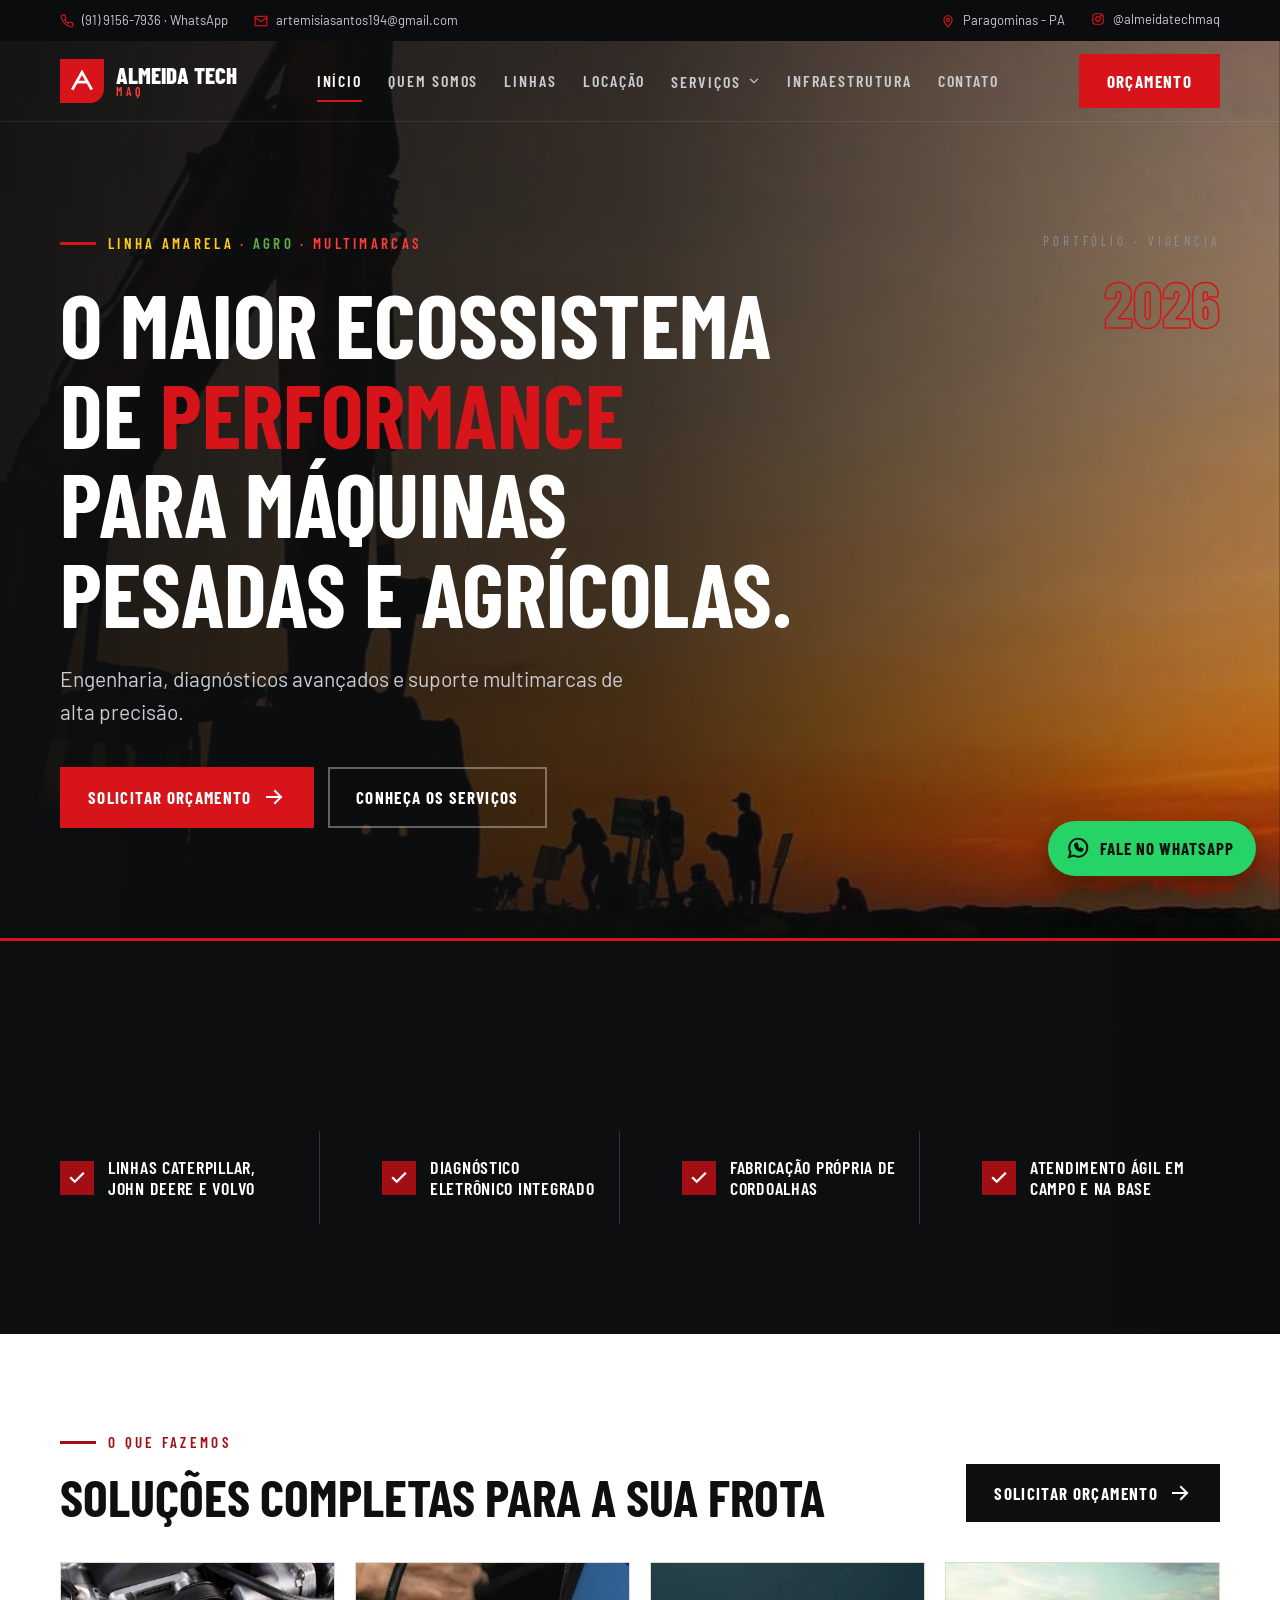
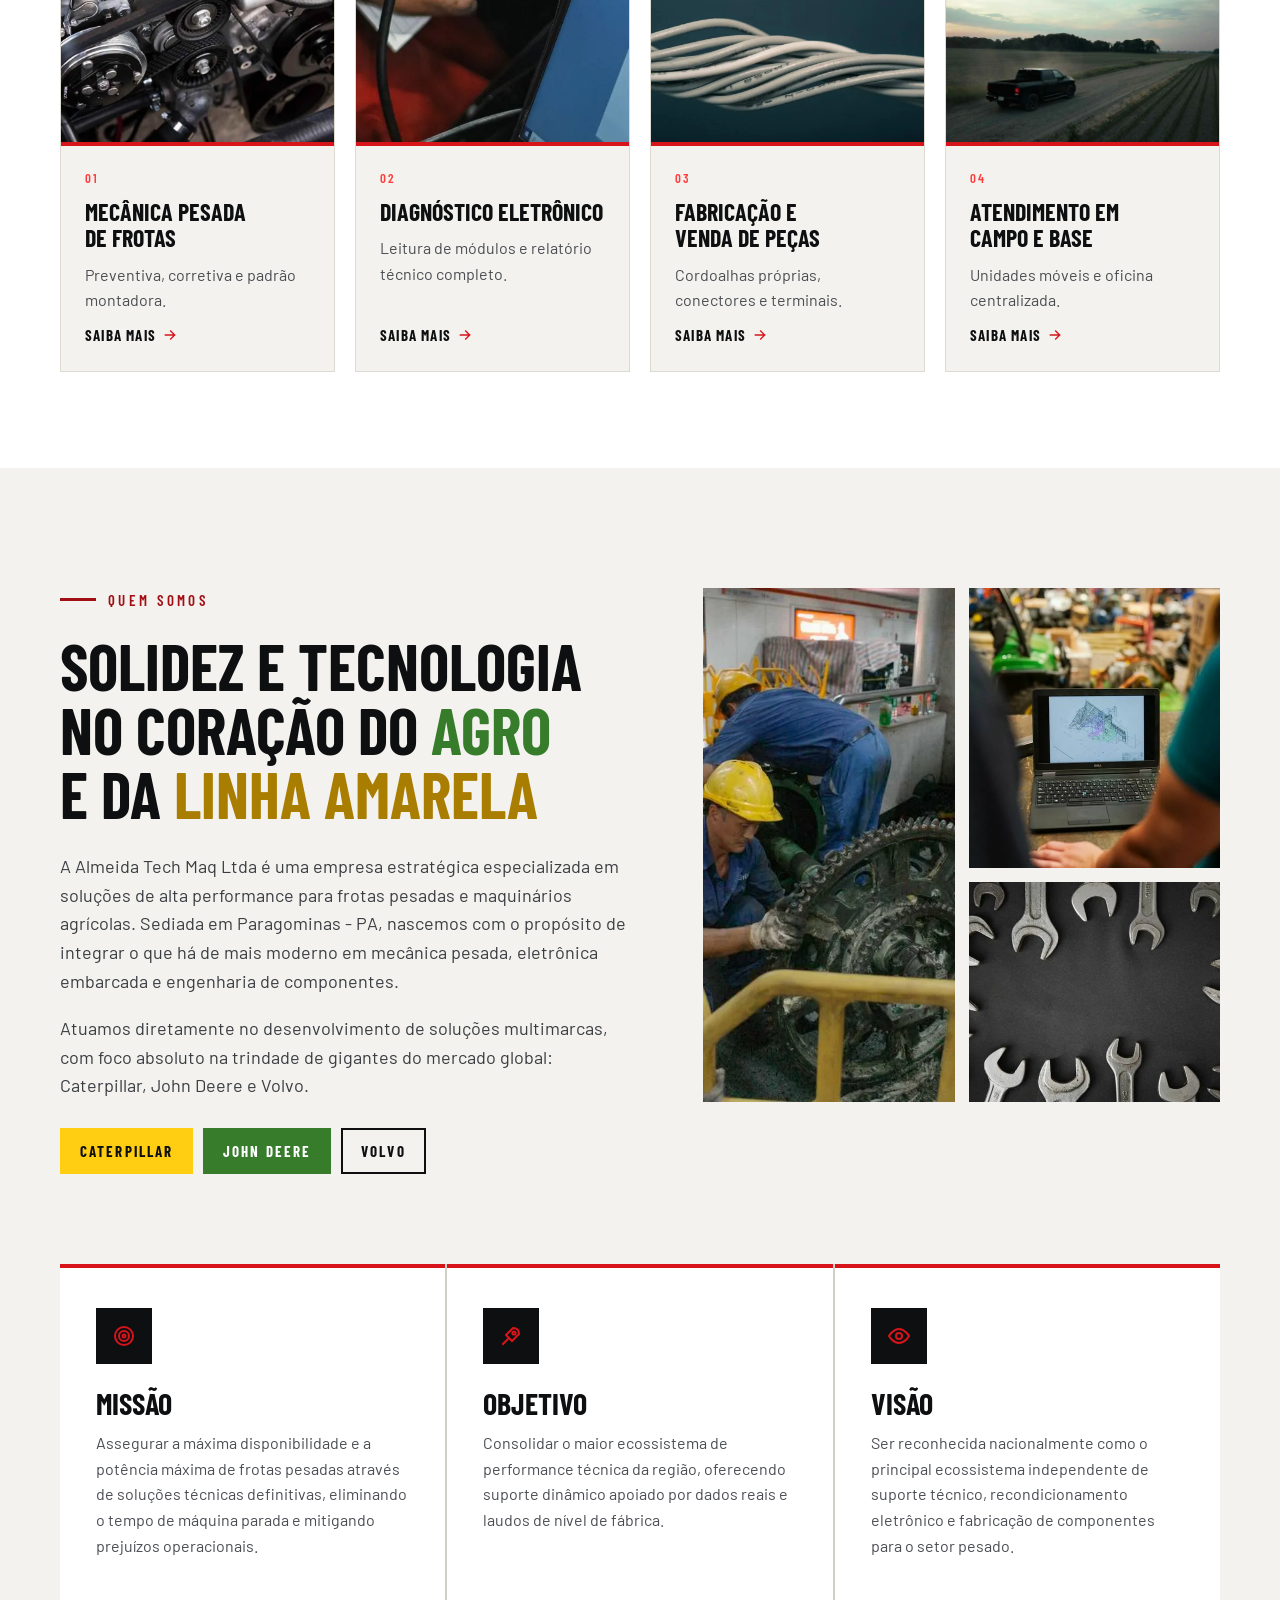
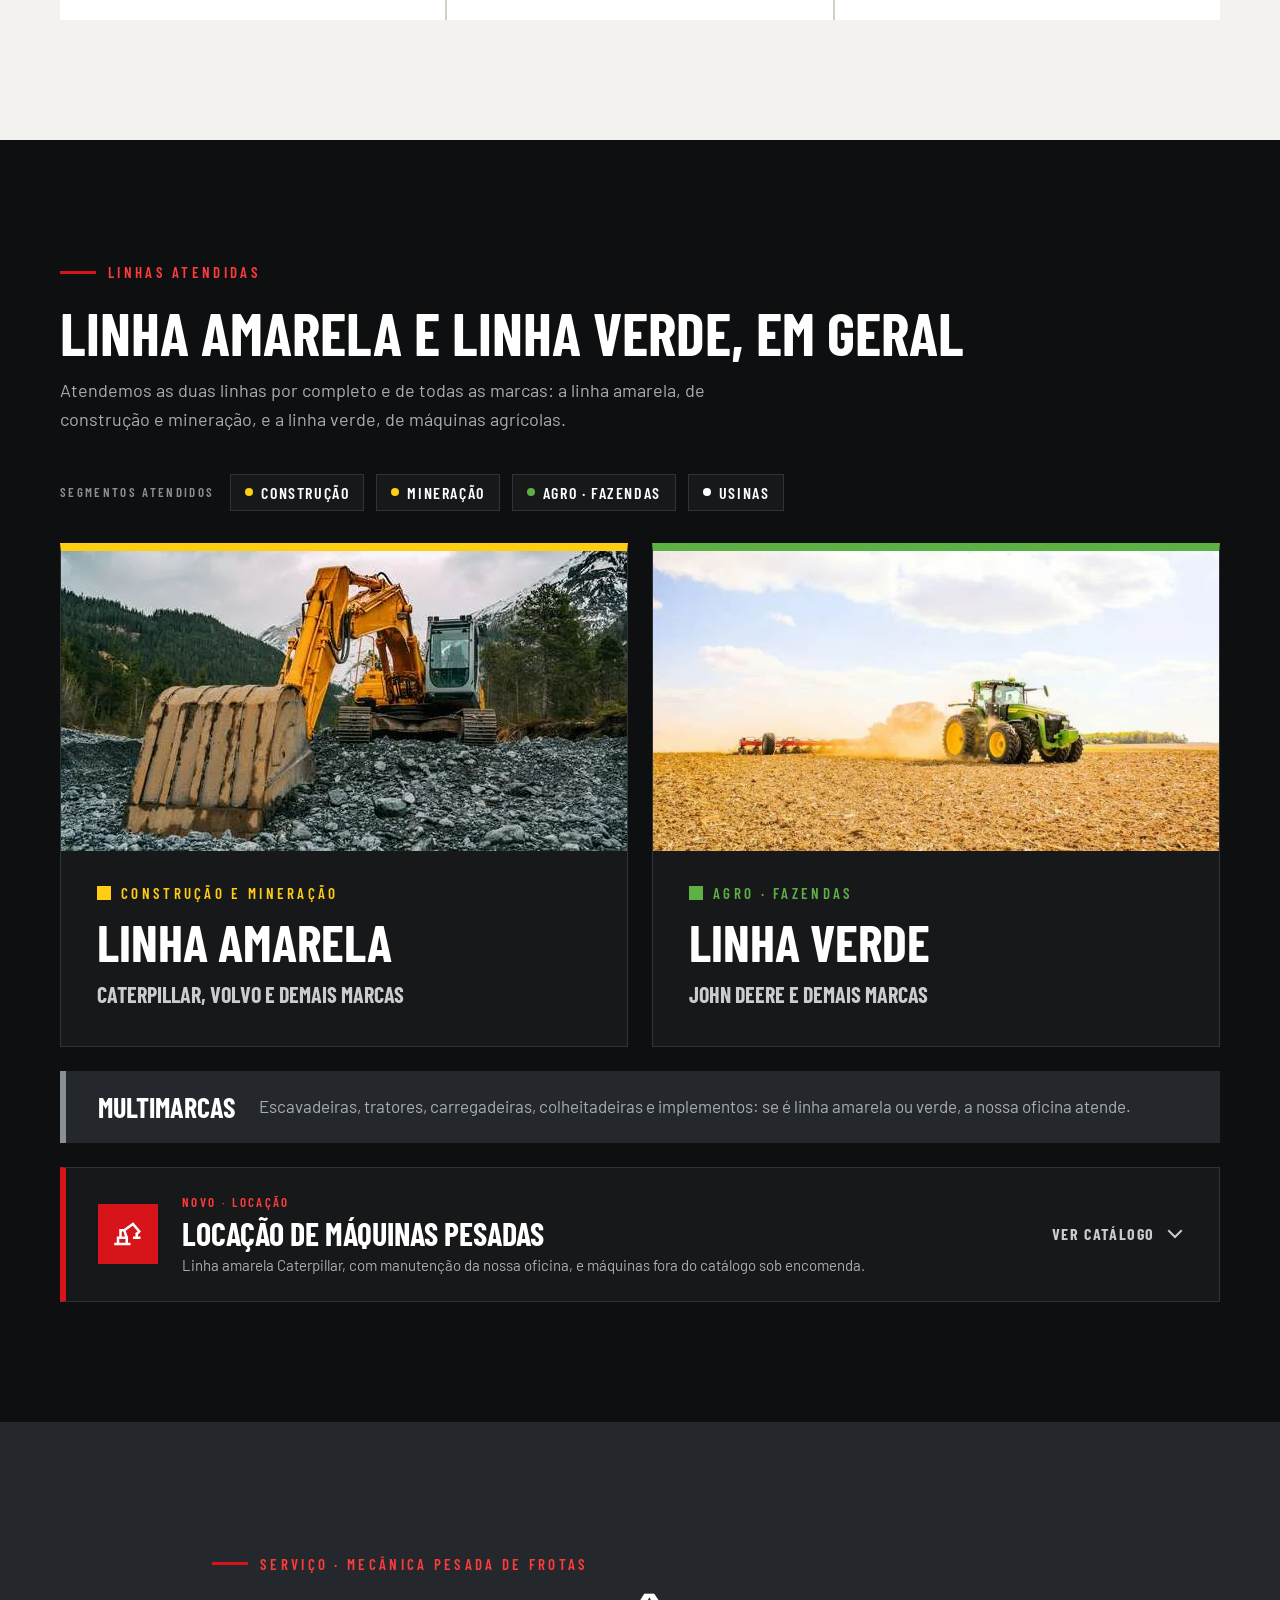
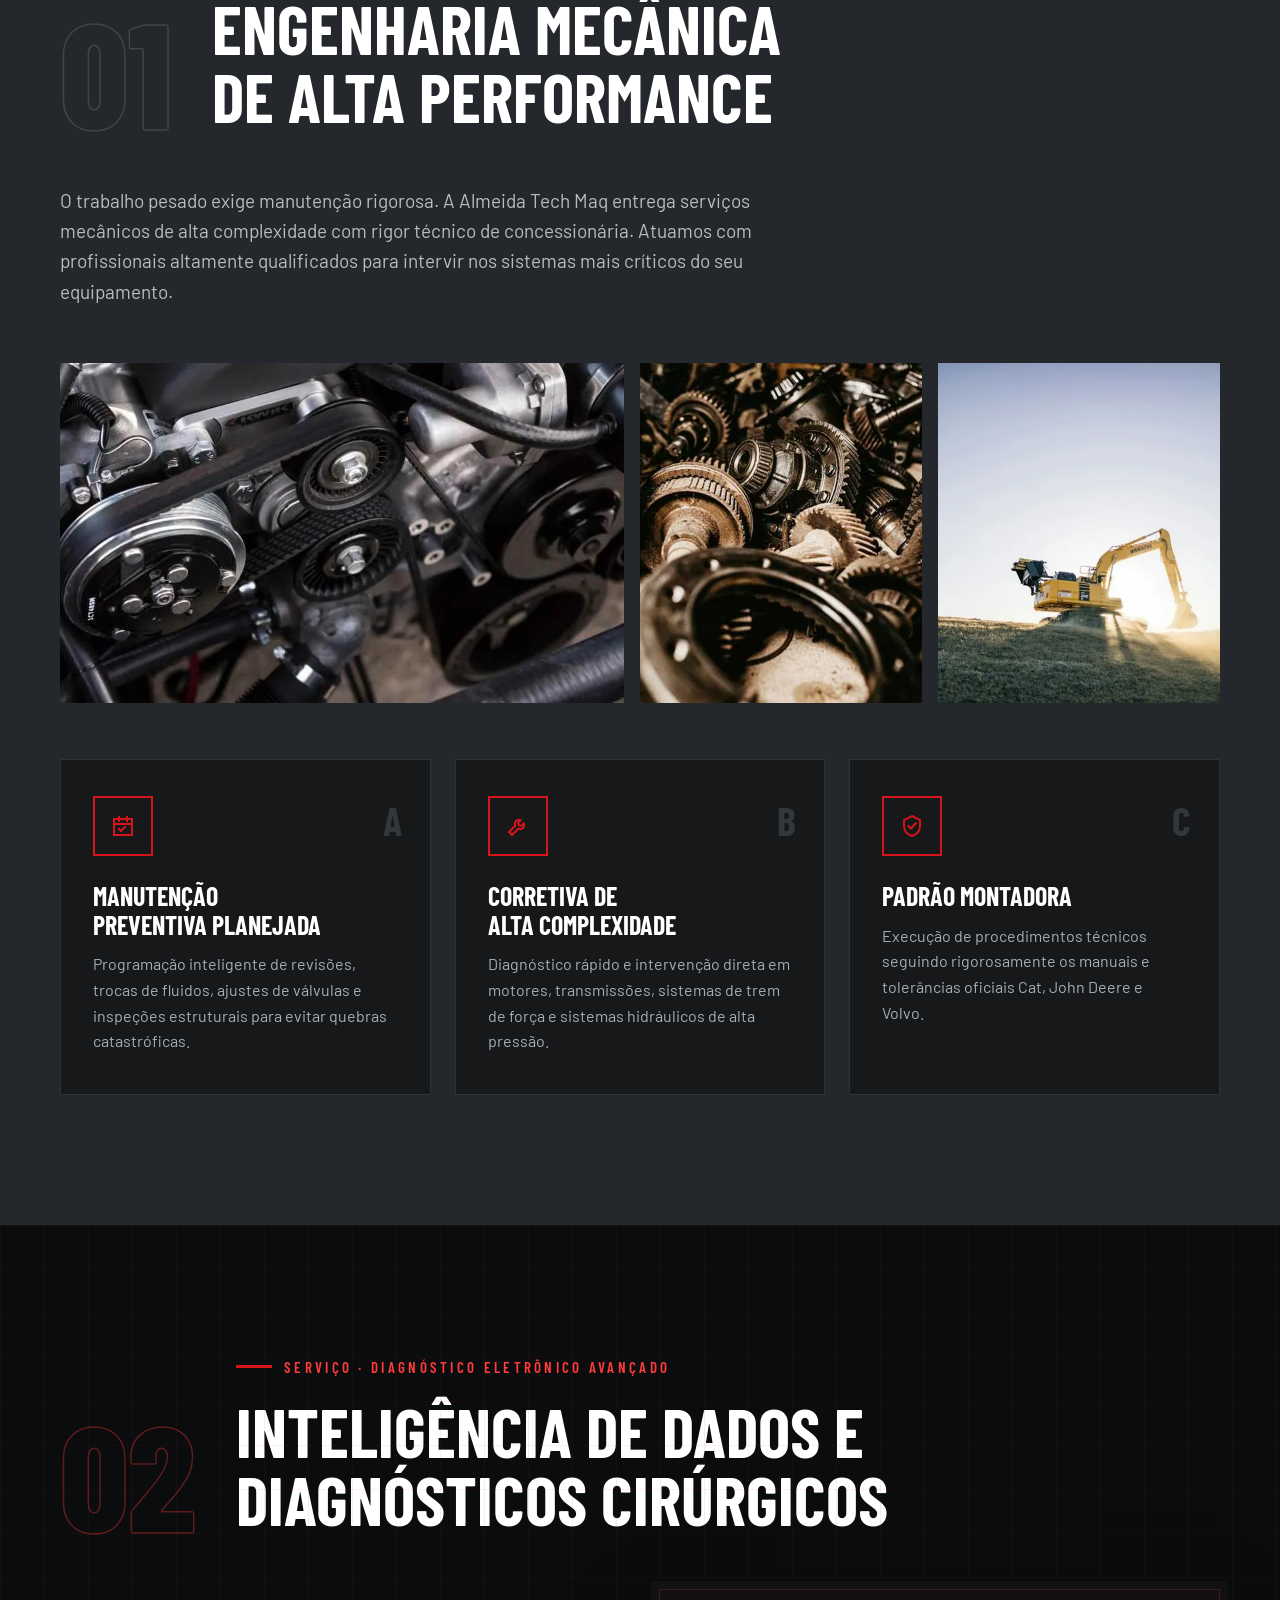
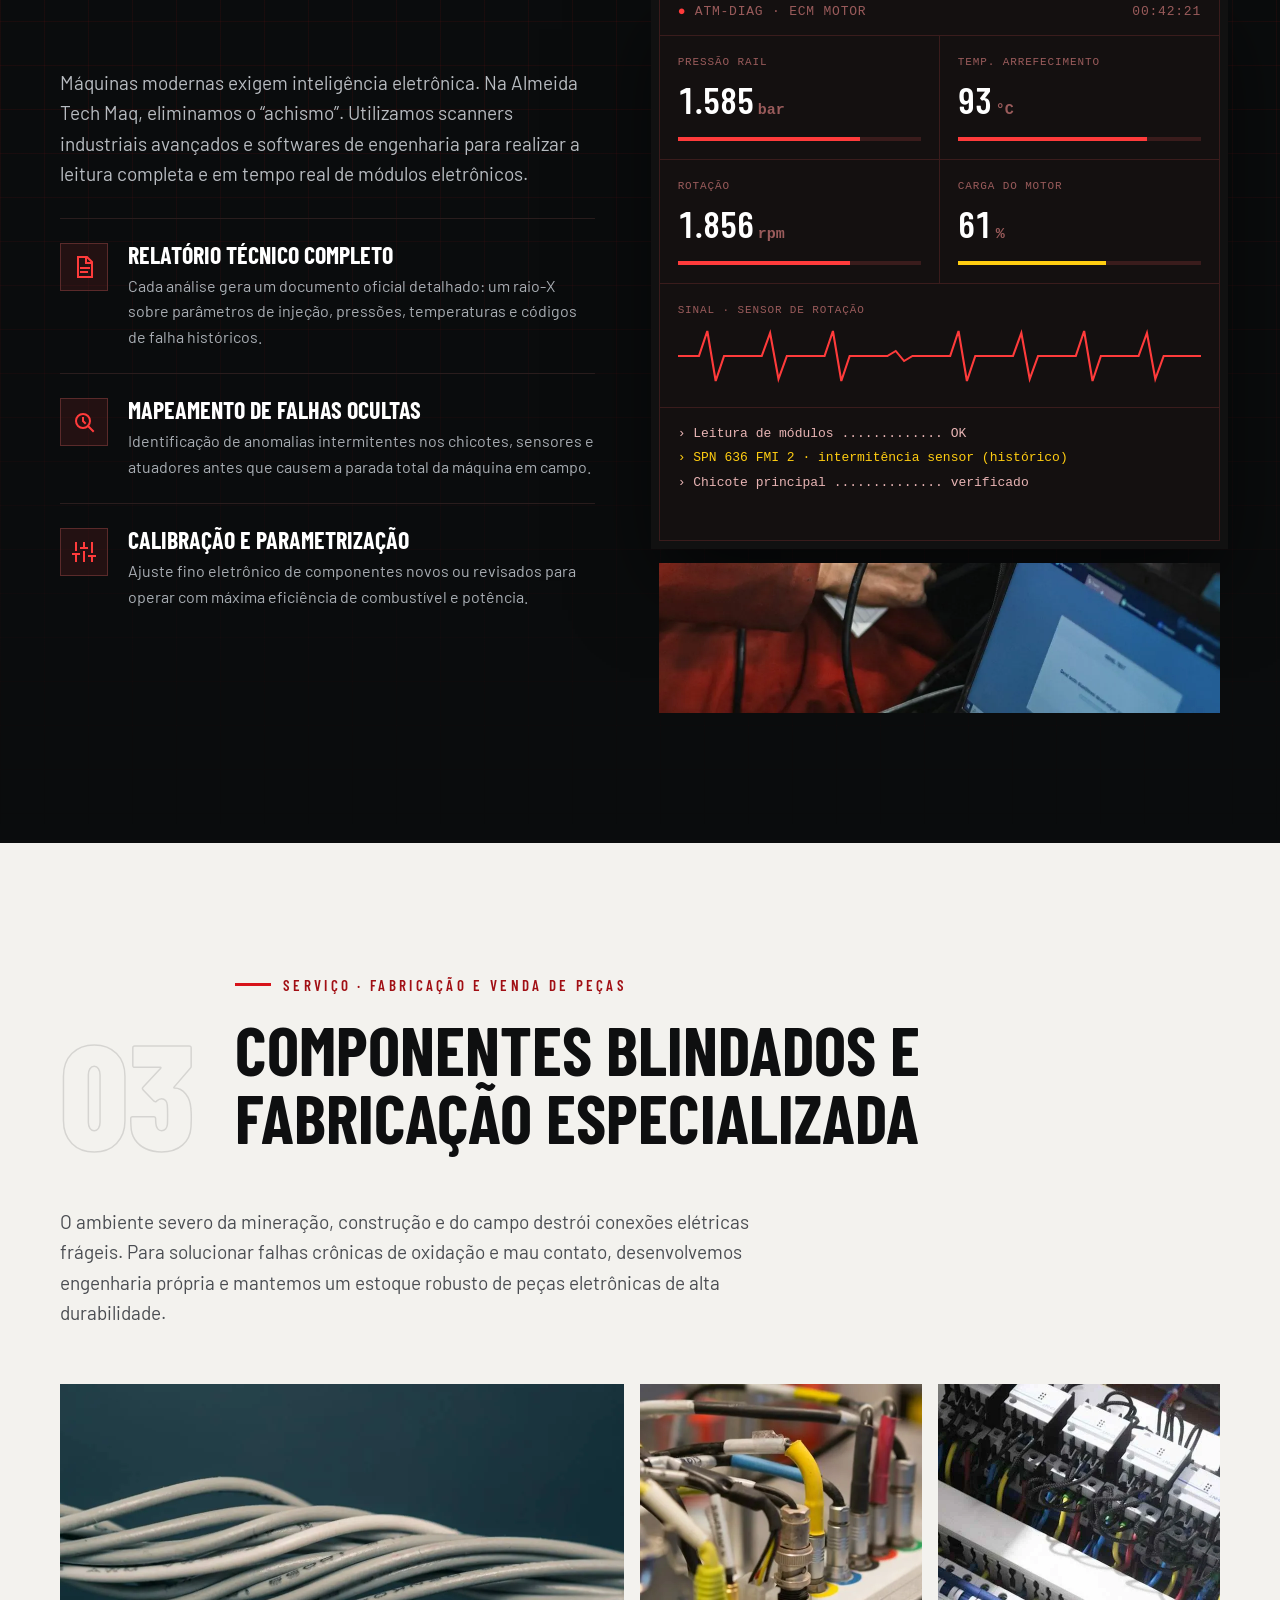
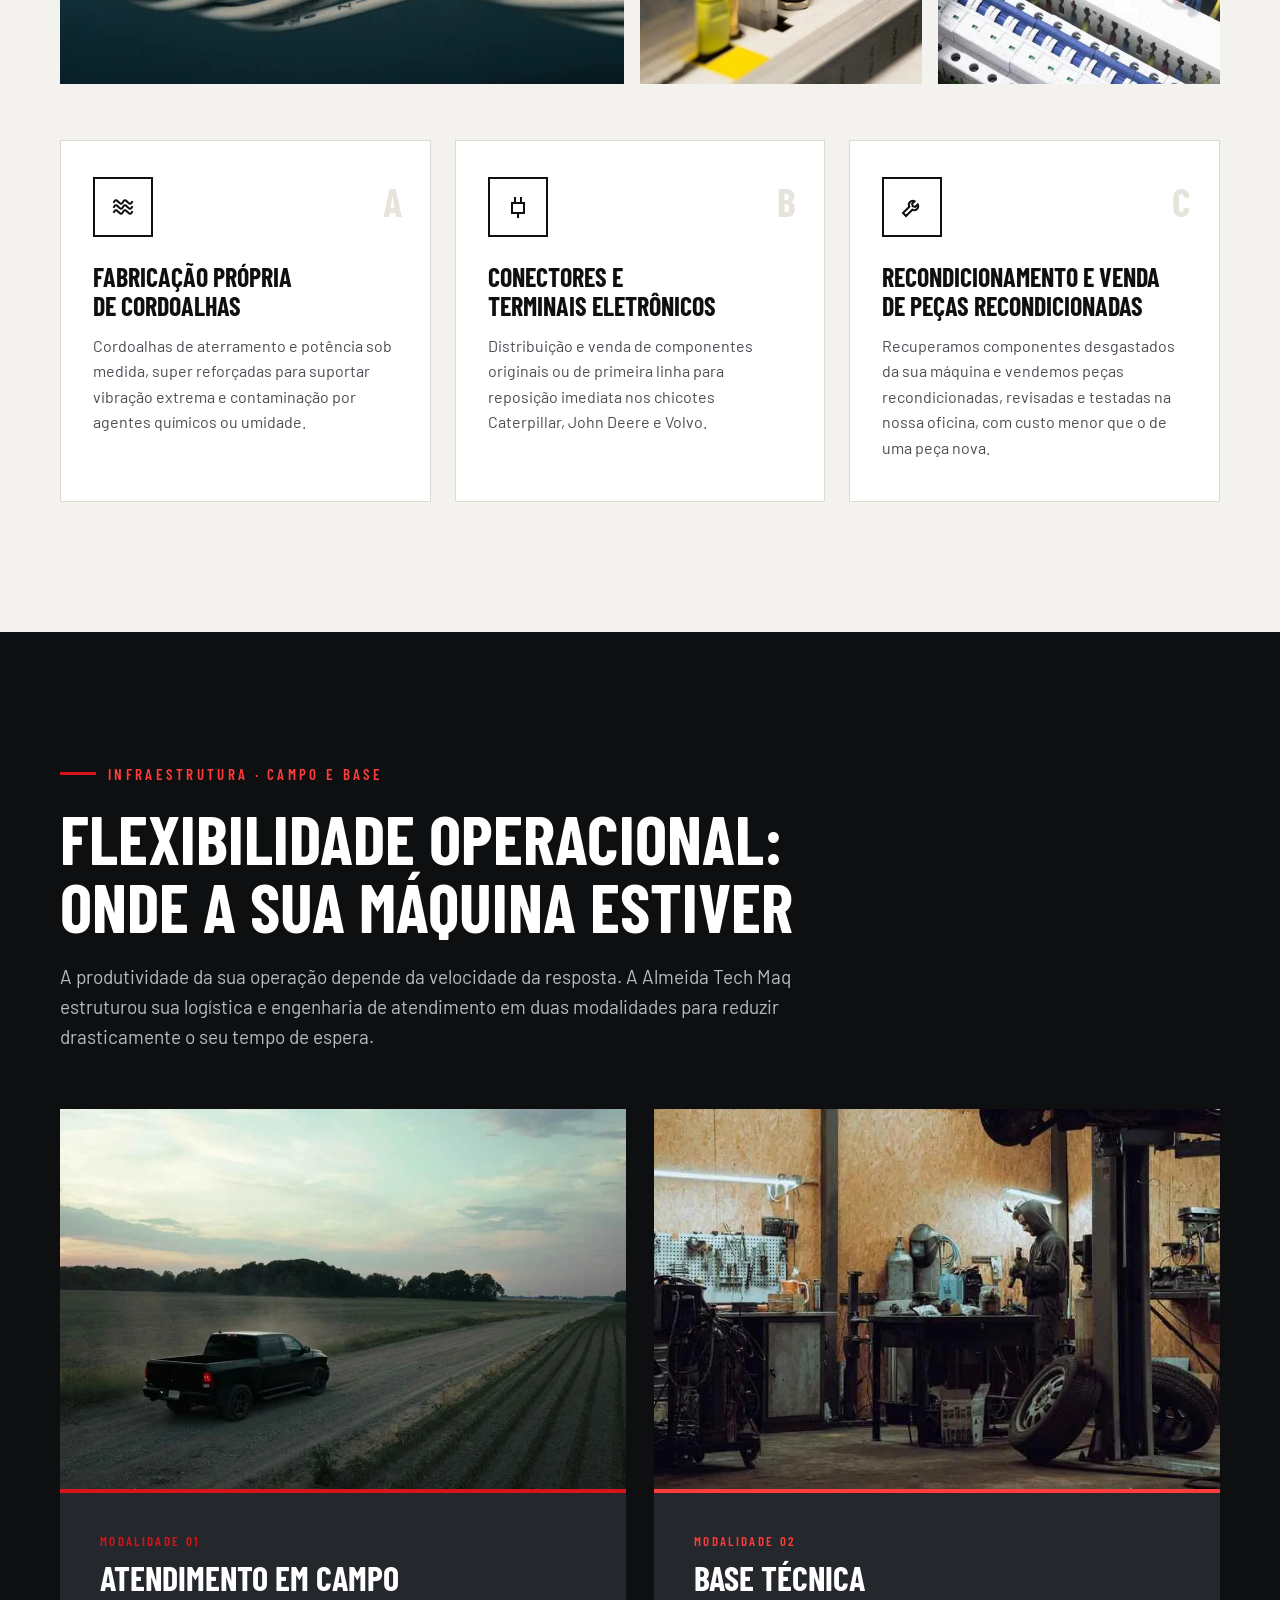
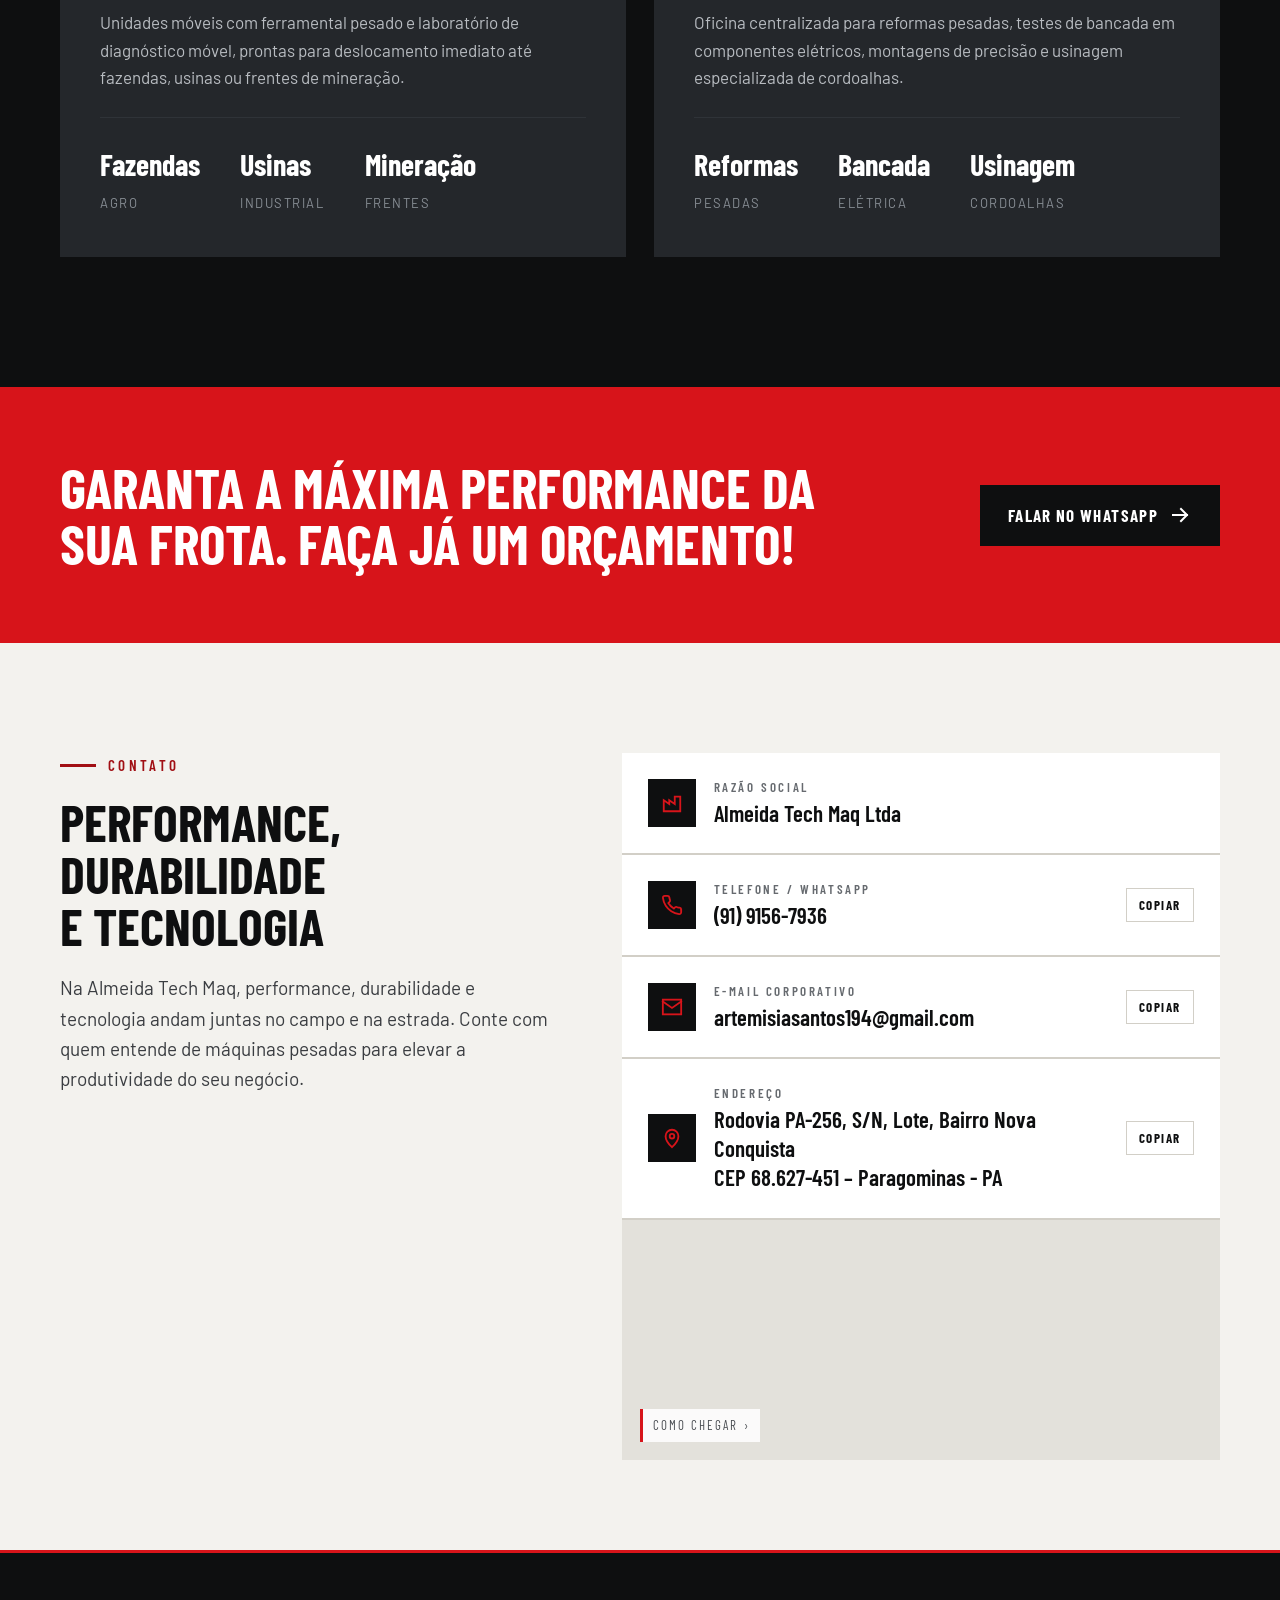
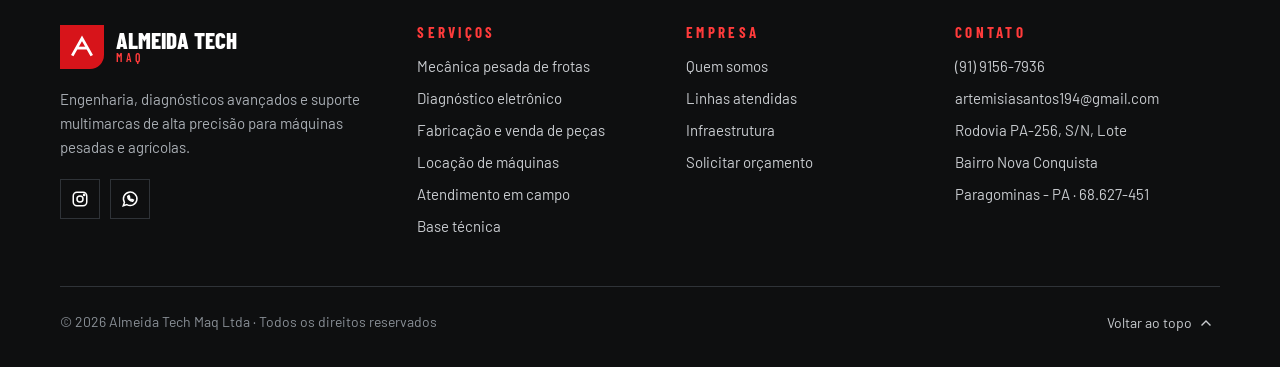
==== index.html @ 3edc8edd "Site da Almeida Tech Maq: página inicial e catálogo de locação" ====
<!doctype html>
<html lang="pt-BR">
<head>
  <meta charset="utf-8">
  <meta name="viewport" content="width=device-width,initial-scale=1,viewport-fit=cover">
  <title>Almeida Tech Maq · Mecânica pesada e diagnóstico em Paragominas - PA</title>
  <meta name="description" content="Mecânica pesada, diagnóstico eletrônico, locação e fabricação de cordoalhas para máquinas Caterpillar, John Deere e Volvo. Atendimento em campo e na base em Paragominas - PA.">
  <meta name="theme-color" content="#0E0F10">
  <link rel="icon" href="favicon.svg" type="image/svg+xml">
  <link rel="apple-touch-icon" href="img/apple-touch-icon.png">
  <!-- Endereço completo do site: WhatsApp e Facebook exigem URL absoluta. Ao trocar de domínio, atualize aqui e no schema. -->
  <meta property="og:type" content="website">
  <meta property="og:locale" content="pt_BR">
  <meta property="og:site_name" content="Almeida Tech Maq">
  <meta property="og:title" content="Almeida Tech Maq · Performance para máquinas pesadas e agrícolas">
  <meta property="og:description" content="Mecânica pesada, diagnóstico eletrônico e peças multimarcas para Caterpillar, John Deere e Volvo. Paragominas - PA.">
  <meta property="og:url" content="https://leonhard21.github.io/almeida-techmaq/">
  <meta property="og:image" content="https://leonhard21.github.io/almeida-techmaq/img/og-image.jpg">
  <meta property="og:image:width" content="1200">
  <meta property="og:image:height" content="630">
  <meta property="og:image:alt" content="Escavadeira ao pôr do sol com a marca Almeida Tech Maq">
  <meta name="twitter:card" content="summary_large_image">
  <script type="application/ld+json">
  {
    "@context": "https://schema.org",
    "@type": "LocalBusiness",
    "name": "Almeida Tech Maq",
    "legalName": "Almeida Tech Maq Ltda",
    "description": "Mecânica pesada, diagnóstico eletrônico e fabricação de cordoalhas para máquinas pesadas e agrícolas Caterpillar, John Deere e Volvo.",
    "image": "https://leonhard21.github.io/almeida-techmaq/img/og-image.jpg",
    "logo": "https://leonhard21.github.io/almeida-techmaq/img/apple-touch-icon.png",
    "telephone": "+55 91 9156-7936",
    "email": "artemisiasantos194@gmail.com",
    "address": {
      "@type": "PostalAddress",
      "streetAddress": "Rodovia PA-256, S/N, Lote, Bairro Nova Conquista",
      "addressLocality": "Paragominas",
      "addressRegion": "PA",
      "postalCode": "68627-451",
      "addressCountry": "BR"
    },
    "areaServed": { "@type": "State", "name": "Pará" },
    "sameAs": ["https://www.instagram.com/almeidatechmaq/"],
    "knowsAbout": ["Mecânica pesada", "Diagnóstico eletrônico", "Cordoalhas", "Locação de máquinas pesadas", "Caterpillar", "John Deere", "Volvo"]
  }
  </script>
  <link rel="preconnect" href="https://fonts.googleapis.com">
  <link rel="preconnect" href="https://fonts.gstatic.com" crossorigin>
  <link rel="stylesheet" href="https://fonts.googleapis.com/css2?family=Barlow+Condensed:wght@500;600;700;800&family=Barlow:wght@400;500;600&display=swap">
  <link rel="stylesheet" href="styles.css">
</head>
<body>

<svg class="icon-sprite" width="0" height="0" aria-hidden="true">
 <symbol id="i-check" viewBox="0 0 24 24"><path d="M4 12l5 5L20 6"/></symbol>
 <symbol id="i-target" viewBox="0 0 24 24"><circle cx="12" cy="12" r="9"/><circle cx="12" cy="12" r="5"/><circle cx="12" cy="12" r="1.5"/></symbol>
 <symbol id="i-rocket" viewBox="0 0 24 24"><path d="M4 20l6-6M14 4c4 0 6 2 6 6l-7 7-6-6 7-7z"/><circle cx="15" cy="9" r="1.6"/></symbol>
 <symbol id="i-eye" viewBox="0 0 24 24"><path d="M2 12s4-7 10-7 10 7 10 7-4 7-10 7S2 12 2 12z"/><circle cx="12" cy="12" r="3"/></symbol>
 <symbol id="i-calendar" viewBox="0 0 24 24"><rect x="3" y="5" width="18" height="16"/><path d="M3 10h18M8 3v4M16 3v4M8 15l2 2 4-4"/></symbol>
 <symbol id="i-wrench" viewBox="0 0 24 24"><path d="M14.7 6.3a4 4 0 0 0-5.4 5.4L3 18l3 3 6.3-6.3a4 4 0 0 0 5.4-5.4l-2.6 2.6-2.4-.6-.6-2.4z"/></symbol>
 <symbol id="i-shield" viewBox="0 0 24 24"><path d="M12 2l8 4v6c0 5-3.5 8.5-8 10-4.5-1.5-8-5-8-10V6z"/><path d="M8.5 12l2.5 2.5 4.5-5"/></symbol>
 <symbol id="i-report" viewBox="0 0 24 24"><path d="M6 2h9l5 5v15H6z"/><path d="M14 2v6h6M9 13h8M9 17h6"/></symbol>
 <symbol id="i-search" viewBox="0 0 24 24"><circle cx="11" cy="11" r="7"/><path d="M21 21l-5-5M11 8v3l2 2"/></symbol>
 <symbol id="i-sliders" viewBox="0 0 24 24"><path d="M4 21v-7M4 10V3M12 21v-9M12 8V3M20 21v-5M20 12V3M1 14h6M9 8h6M17 16h6"/></symbol>
 <symbol id="i-cable" viewBox="0 0 24 24"><path d="M3 7c3-6 6 6 9 0s6 6 9 0M3 12c3-6 6 6 9 0s6 6 9 0M3 17c3-6 6 6 9 0s6 6 9 0"/></symbol>
 <symbol id="i-connector" viewBox="0 0 24 24"><rect x="6" y="8" width="12" height="10"/><path d="M9 8V3M15 8V3M12 18v4"/></symbol>
 <symbol id="i-bolt" viewBox="0 0 24 24"><path d="M13 2L4 14h7l-1 8 9-12h-7z"/></symbol>
 <symbol id="i-factory" viewBox="0 0 24 24"><path d="M3 21V9l6 4V9l6 4V5h6v16z"/></symbol>
 <symbol id="i-phone" viewBox="0 0 24 24"><path d="M22 16.9v3a2 2 0 0 1-2.2 2 19.8 19.8 0 0 1-8.6-3.1 19.5 19.5 0 0 1-6-6A19.8 19.8 0 0 1 2.1 4.2 2 2 0 0 1 4.1 2h3a2 2 0 0 1 2 1.7c.1 1 .4 1.9.7 2.8a2 2 0 0 1-.5 2.1L8 9.9a16 16 0 0 0 6 6l1.3-1.3a2 2 0 0 1 2.1-.4c.9.3 1.8.6 2.8.7a2 2 0 0 1 1.7 2z"/></symbol>
 <symbol id="i-mail" viewBox="0 0 24 24"><rect x="2" y="4" width="20" height="16"/><path d="M2 6l10 7 10-7"/></symbol>
 <symbol id="i-pin" viewBox="0 0 24 24"><path d="M12 22s7-6.5 7-12a7 7 0 0 0-14 0c0 5.5 7 12 7 12z"/><circle cx="12" cy="10" r="2.5"/></symbol>
 <symbol id="i-arrow" viewBox="0 0 24 24"><path d="M5 12h14M13 6l6 6-6 6"/></symbol>
 <symbol id="i-chev" viewBox="0 0 24 24"><path d="M6 9l6 6 6-6"/></symbol>
 <symbol id="i-up" viewBox="0 0 24 24"><path d="M6 15l6-6 6 6"/></symbol>
 <symbol id="i-ig" viewBox="0 0 24 24"><rect x="3" y="3" width="18" height="18" rx="5"/><circle cx="12" cy="12" r="4"/><circle cx="17.5" cy="6.5" r=".8"/></symbol>
 <symbol id="i-wa" viewBox="0 0 24 24"><path d="M3 21l1.6-4.6A9 9 0 1 1 7.8 19.5z"/><path d="M9 8.5c0 3.5 3 6.5 6.5 6.5l1-1.6-2-1-1 .8a5 5 0 0 1-2.7-2.7l.8-1-1-2z"/></symbol>
 <symbol id="i-crane" viewBox="0 0 24 24"><path d="M2 20h11M4 20v-5h7v5M6 15V9h3l2 6M9 9l7-5 5 6-2 2M19 12v3M17 15h4"/></symbol>
 <symbol id="i-menu" viewBox="0 0 24 24"><path d="M3 6h18M3 12h18M3 18h18"/></symbol>
 <symbol id="i-x" viewBox="0 0 24 24"><path d="M5 5l14 14M19 5L5 19"/></symbol>
</svg>

<div class="topbar"><div class="wrap">
  <div class="grp"><span><svg class="ic"><use href="#i-phone"/></svg>(91) 9156-7936 · WhatsApp</span><span><svg class="ic"><use href="#i-mail"/></svg>artemisiasantos194@gmail.com</span></div>
  <div class="grp"><span><svg class="ic"><use href="#i-pin"/></svg>Paragominas - PA</span><a href="https://www.instagram.com/almeidatechmaq/" target="_blank" rel="noopener" class="social-link"><span><svg class="ic"><use href="#i-ig"/></svg>@almeidatechmaq</span></a></div>
</div></div>

<header class="nav" id="nav"><div class="wrap">
  <a class="logo" href="#inicio" aria-label="Almeida Tech Maq — início"><span class="logo-mark"><svg viewBox="0 0 24 24"><path d="M3 20 L12 4 L21 20"/><path d="M7.5 13h9"/></svg></span><span class="logo-txt">ALMEIDA TECH<small>MAQ</small></span></a>
  <ul class="menu">
    <li><a href="#inicio" data-spy="inicio">Início</a></li>
    <li><a href="#sobre" data-spy="sobre">Quem somos</a></li>
    <li><a href="#linhas" data-spy="linhas">Linhas</a></li>
    <li><a href="catalogo.html" data-spy="locacao">Locação</a></li>
    <li class="has-dd"><button class="dd" aria-expanded="false" aria-controls="dd-serv" data-spy="servicos">Serviços <svg class="ic"><use href="#i-chev"/></svg></button>
      <div class="dropdown" id="dd-serv">
        <a href="#mecanica"><svg class="ic"><use href="#i-wrench"/></svg><span><b>Mecânica pesada</b><small>Preventiva, corretiva e padrão montadora</small></span></a>
        <a href="#diagnostico"><svg class="ic"><use href="#i-search"/></svg><span><b>Diagnóstico eletrônico</b><small>Leitura de módulos e relatório técnico</small></span></a>
        <a href="#pecas"><svg class="ic"><use href="#i-cable"/></svg><span><b>Fabricação e venda de peças</b><small>Cordoalhas, conectores e terminais</small></span></a>
      </div></li>
    <li><a href="#infra" data-spy="infra">Infraestrutura</a></li>
    <li><a href="#contato" data-spy="contato">Contato</a></li>
  </ul>
  <button class="btn btn-red" data-quote>Orçamento</button>
  <button class="burger" id="burger" aria-label="Abrir menu" aria-expanded="false"><svg class="ic"><use id="burger-ic" href="#i-menu"/></svg></button>
</div></header>
<nav class="mobile" id="mobile" aria-label="Menu">
  <a href="#inicio">Início</a><a href="#sobre">Quem somos</a><a href="#linhas">Linhas</a><a href="#mecanica">Serviços</a>
  <a class="sub" href="#mecanica">Mecânica pesada</a><a class="sub" href="#diagnostico">Diagnóstico eletrônico</a><a class="sub" href="#pecas">Peças e cordoalhas</a><a href="catalogo.html">Locação</a>
  <a href="#infra">Infraestrutura</a><a href="#contato">Contato</a>
</nav>

<!-- 1. CAPA -->
<section class="hero" id="inicio">
  <div class="hero-bg"><img src="img/silhueta-de-escavadeira-no-por-do-sol.webp" alt="Silhueta de escavadeira no pôr do sol" width="1440" height="1030" fetchpriority="high" decoding="async"></div>
  <div class="wrap">
    <div>
      <div class="eyebrow"><span><span class="cat">Linha amarela</span> · <span class="agro">Agro</span> · Multimarcas</span></div>
      <h1>O maior ecossistema de <em>performance</em> para máquinas pesadas e agrícolas.</h1>
      <p class="lead">Engenharia, diagnósticos avançados e suporte multimarcas de alta precisão.</p>
      <div class="ctas">
        <button class="btn btn-red" data-quote>Solicitar orçamento <svg class="ic"><use href="#i-arrow"/></svg></button>
        <a class="btn btn-outline" href="#servicos">Conheça os serviços</a>
      </div>
    </div>
    <div class="vig"><small>Portfólio · Vigência</small><b>2026</b></div>
  </div>
  <div class="pillars"><div class="wrap">
    <div class="pillar"><span class="chk"><svg class="ic"><use href="#i-check"/></svg></span>Linhas Caterpillar, John Deere e Volvo</div>
    <div class="pillar"><span class="chk"><svg class="ic"><use href="#i-check"/></svg></span>Diagnóstico eletrônico integrado</div>
    <div class="pillar"><span class="chk"><svg class="ic"><use href="#i-check"/></svg></span>Fabricação própria de cordoalhas</div>
    <div class="pillar"><span class="chk"><svg class="ic"><use href="#i-check"/></svg></span>Atendimento ágil em campo e na base</div>
  </div></div>
</section>

<!-- ATALHOS -->
<section class="shortcuts" id="servicos"><div class="wrap">
  <div class="sc-head">
    <div><div class="eyebrow dark">O que fazemos</div><h2>Soluções completas para a sua frota</h2></div>
    <button class="btn btn-dark" data-quote>Solicitar orçamento <svg class="ic"><use href="#i-arrow"/></svg></button>
  </div>
  <div class="sc-grid">
    <a class="sc reveal" href="#mecanica"><div class="ph"><img src="img/motor-diesel.webp" alt="Motor diesel" width="846" height="510" loading="lazy" decoding="async"></div><div class="in"><span class="label">01</span><h3>Mecânica pesada de frotas</h3><p>Preventiva, corretiva e padrão montadora.</p><span class="more">Saiba mais <svg class="ic"><use href="#i-arrow"/></svg></span></div></a>
    <a class="sc reveal" href="#diagnostico"><div class="ph"><img src="img/tecnico-com-scanner-de-diagnostico.webp" alt="Técnico com scanner de diagnóstico" width="1120" height="300" loading="lazy" decoding="async"></div><div class="in"><span class="label">02</span><h3>Diagnóstico eletrônico</h3><p>Leitura de módulos e relatório técnico completo.</p><span class="more">Saiba mais <svg class="ic"><use href="#i-arrow"/></svg></span></div></a>
    <a class="sc reveal" href="#pecas"><div class="ph"><img src="img/cabos-trancados.webp" alt="Cabos trançados" width="1128" height="600" loading="lazy" decoding="async"></div><div class="in"><span class="label">03</span><h3>Fabricação e venda de peças</h3><p>Cordoalhas próprias, conectores e terminais.</p><span class="more">Saiba mais <svg class="ic"><use href="#i-arrow"/></svg></span></div></a>
    <a class="sc reveal" href="#infra"><div class="ph"><img src="img/caminhonete-em-estrada-de-fazenda.webp" alt="Caminhonete em estrada de fazenda" width="1132" height="760" loading="lazy" decoding="async"></div><div class="in"><span class="label">04</span><h3>Atendimento em campo e base</h3><p>Unidades móveis e oficina centralizada.</p><span class="more">Saiba mais <svg class="ic"><use href="#i-arrow"/></svg></span></div></a>
  </div>
</div></section>

<!-- 2. QUEM SOMOS -->
<section class="sobre" id="sobre"><div class="wrap">
  <div class="sobre-grid">
    <div class="reveal">
      <div class="eyebrow dark">Quem somos</div>
      <h2>Solidez e tecnologia no coração do <span class="agro">Agro</span> e da <span class="cat">Linha Amarela</span></h2>
      <p>A Almeida Tech Maq Ltda é uma empresa estratégica especializada em soluções de alta performance para frotas pesadas e maquinários agrícolas. Sediada em Paragominas - PA, nascemos com o propósito de integrar o que há de mais moderno em mecânica pesada, eletrônica embarcada e engenharia de componentes.</p>
      <p>Atuamos diretamente no desenvolvimento de soluções multimarcas, com foco absoluto na trindade de gigantes do mercado global: Caterpillar, John Deere e Volvo.</p>
      <div class="brands"><span class="brand cat">Caterpillar</span><span class="brand deere">John Deere</span><span class="brand">Volvo</span></div>
    </div>
    <div class="photos reveal">
      <figure><img src="img/equipe-tecnica-em-manutencao.webp" alt="Equipe técnica em manutenção" width="394" height="771" loading="lazy" decoding="async"></figure>
      <figure><img src="img/tecnico-com-notebook.webp" alt="Técnico com notebook" width="526" height="560" loading="lazy" decoding="async"></figure>
      <figure><img src="img/ferramental.webp" alt="Ferramental" width="526" height="440" loading="lazy" decoding="async"></figure>
    </div>
  </div>
  <div class="dirs">
    <div class="dir reveal"><div class="box"><svg class="ic"><use href="#i-target"/></svg></div><h3>Missão</h3><p>Assegurar a máxima disponibilidade e a potência máxima de frotas pesadas através de soluções técnicas definitivas, eliminando o tempo de máquina parada e mitigando prejuízos operacionais.</p></div>
    <div class="dir reveal"><div class="box"><svg class="ic"><use href="#i-rocket"/></svg></div><h3>Objetivo</h3><p>Consolidar o maior ecossistema de performance técnica da região, oferecendo suporte dinâmico apoiado por dados reais e laudos de nível de fábrica.</p></div>
    <div class="dir reveal"><div class="box"><svg class="ic"><use href="#i-eye"/></svg></div><h3>Visão</h3><p>Ser reconhecida nacionalmente como o principal ecossistema independente de suporte técnico, recondicionamento eletrônico e fabricação de componentes para o setor pesado.</p></div>
  </div>
</div></section>

<!-- LINHAS -->
<section class="linhas" id="linhas"><div class="wrap">
  <div class="eyebrow">Linhas atendidas</div>
  <h2>Linha amarela e linha verde, em geral</h2>
  <p class="linhas-sub">Atendemos as duas linhas por completo e de todas as marcas: a linha amarela, de construção e mineração, e a linha verde, de máquinas agrícolas.</p>
  <div class="segs" role="group" aria-label="Filtrar por segmento">
    <span class="label">Segmentos atendidos</span>
    <button class="chip"  data-line="cat" aria-pressed="false"><i></i>Construção</button>
    <button class="chip"  data-line="cat" aria-pressed="false"><i></i>Mineração</button>
    <button class="chip"  data-line="deere" aria-pressed="false"><i></i>Agro · Fazendas</button>
    <button class="chip"  data-line="all" aria-pressed="false"><i></i>Usinas</button>
  </div>
  <div class="lines" id="lines">
    <article class="line reveal" data-id="cat" ><div class="ph"><img src="img/escavadeira-amarela-em-terreno-de-pedra.webp" alt="Escavadeira amarela em terreno de pedra" width="566" height="300" loading="lazy" decoding="async"></div><div class="in"><span class="tag">Construção e mineração</span><h3>Linha Amarela</h3><span class="seg">Caterpillar, Volvo e demais marcas</span></div></article>
    <article class="line reveal" data-id="deere" ><div class="ph"><img src="img/trator-verde-arando-o-campo.webp" alt="Trator verde arando o campo" width="707" height="375" loading="lazy" decoding="async"></div><div class="in"><span class="tag">Agro · Fazendas</span><h3>Linha Verde</h3><span class="seg">John Deere e demais marcas</span></div></article>
  </div>
  <div class="multi reveal"><h3>Multimarcas</h3><p>Escavadeiras, tratores, carregadeiras, colheitadeiras e implementos: se é linha amarela ou verde, a nossa oficina atende.</p></div>
  <details class="loc reveal" id="locacao">
    <summary>
      <span class="loc-ic"><svg class="ic"><use href="#i-crane"/></svg></span>
      <span class="loc-t"><span class="label">Novo · Locação</span><b>Locação de máquinas pesadas</b><small>Linha amarela Caterpillar, com manutenção da nossa oficina, e máquinas fora do catálogo sob encomenda.</small></span>
      <span class="loc-more">Ver catálogo <svg class="ic"><use href="#i-chev"/></svg></span>
    </summary>
    <div class="loc-body">
      <div class="loc-cats">
        <a href="catalogo.html?cat=escavadeiras#catalogo"><img src="img/escavadeira-amarela-em-terreno-de-pedra.webp" alt="" width="1128" height="600" loading="lazy" decoding="async"><span>Escavadeiras</span></a>
        <a href="catalogo.html?cat=tratores-esteira#catalogo"><img src="img/escavadeira-em-operacao.webp" alt="" width="1128" height="600" loading="lazy" decoding="async"><span>Tratores de esteira</span></a>
        <a href="catalogo.html?cat=carregadeiras#catalogo"><img src="img/silhueta-de-escavadeira-no-por-do-sol.webp" alt="" width="1440" height="1030" loading="lazy" decoding="async"><span>Pás carregadeiras</span></a>
        <a href="catalogo.html#portfolio"><img src="img/caminhonete-em-estrada-de-fazenda.webp" alt="" width="1128" height="600" loading="lazy" decoding="async"><span>Obras realizadas</span></a>
      </div>
      <div class="loc-ctas">
        <a class="btn btn-red" href="catalogo.html#catalogo">Catálogo completo <svg class="ic"><use href="#i-arrow"/></svg></a>
        <a class="btn btn-outline" href="catalogo.html#portfolio">Ver portfólio</a>
      </div>
    </div>
  </details>
</div></section>

<!-- 3. MECÂNICA -->
<section class="svc s1" id="mecanica"><div class="wrap">
  <div class="svc-head"><div class="num">01</div><div><div class="eyebrow">Serviço · Mecânica pesada de frotas</div><h2>Engenharia mecânica de alta performance</h2></div></div>
  <p class="intro">O trabalho pesado exige manutenção rigorosa. A Almeida Tech Maq entrega serviços mecânicos de alta complexidade com rigor técnico de concessionária. Atuamos com profissionais altamente qualificados para intervir nos sistemas mais críticos do seu equipamento.</p>
  <div class="media">
    <figure><img src="img/motor-diesel.webp" alt="Motor pesado" width="846" height="510" loading="lazy" decoding="async"><figcaption>Motores</figcaption></figure>
    <figure><img src="img/engrenagens-de-transmissao.webp" alt="Engrenagens de transmissão" width="423" height="510" loading="lazy" decoding="async"><figcaption>Transmissão</figcaption></figure>
    <figure><img src="img/escavadeira-em-operacao.webp" alt="Escavadeira em operação" width="423" height="510" loading="lazy" decoding="async"><figcaption>Hidráulico</figcaption></figure>
  </div>
  <div class="cards3">
    <div class="card reveal"><span class="k">A</span><div class="box"><svg class="ic"><use href="#i-calendar"/></svg></div><h3>Manutenção preventiva planejada</h3><p>Programação inteligente de revisões, trocas de fluidos, ajustes de válvulas e inspeções estruturais para evitar quebras catastróficas.</p></div>
    <div class="card reveal"><span class="k">B</span><div class="box"><svg class="ic"><use href="#i-wrench"/></svg></div><h3>Corretiva de alta complexidade</h3><p>Diagnóstico rápido e intervenção direta em motores, transmissões, sistemas de trem de força e sistemas hidráulicos de alta pressão.</p></div>
    <div class="card reveal"><span class="k">C</span><div class="box"><svg class="ic"><use href="#i-shield"/></svg></div><h3>Padrão montadora</h3><p>Execução de procedimentos técnicos seguindo rigorosamente os manuais e tolerâncias oficiais Cat, John Deere e Volvo.</p></div>
  </div>
</div></section>

<!-- 4. DIAGNÓSTICO -->
<section class="svc s2" id="diagnostico"><div class="wrap">
  <div class="svc-head"><div class="num">02</div><div><div class="eyebrow">Serviço · Diagnóstico eletrônico avançado</div><h2>Inteligência de dados e diagnósticos cirúrgicos</h2></div></div>
  <div class="s2-grid">
    <div>
      <p class="intro">Máquinas modernas exigem inteligência eletrônica. Na Almeida Tech Maq, eliminamos o “achismo”. Utilizamos scanners industriais avançados e softwares de engenharia para realizar a leitura completa e em tempo real de módulos eletrônicos.</p>
      <div class="li reveal"><div class="box"><svg class="ic"><use href="#i-report"/></svg></div><div><h3>Relatório técnico completo</h3><p>Cada análise gera um documento oficial detalhado: um raio-X sobre parâmetros de injeção, pressões, temperaturas e códigos de falha históricos.</p></div></div>
      <div class="li reveal"><div class="box"><svg class="ic"><use href="#i-search"/></svg></div><div><h3>Mapeamento de falhas ocultas</h3><p>Identificação de anomalias intermitentes nos chicotes, sensores e atuadores antes que causem a parada total da máquina em campo.</p></div></div>
      <div class="li reveal"><div class="box"><svg class="ic"><use href="#i-sliders"/></svg></div><div><h3>Calibração e parametrização</h3><p>Ajuste fino eletrônico de componentes novos ou revisados para operar com máxima eficiência de combustível e potência.</p></div></div>
    </div>
    <div>
      <div class="screen" aria-label="Simulação de tela de diagnóstico">
        <div class="screen-top"><span class="live">ATM-DIAG · ECM MOTOR</span><span id="clock">00:42:17</span></div>
        <div class="gauges">
          <div class="g"><small>PRESSÃO RAIL</small><b><span data-g="rail">1.640</span><i>bar</i></b><div class="bar"><i data-b="rail" ></i></div></div>
          <div class="g"><small>TEMP. ARREFECIMENTO</small><b><span data-g="temp">91</span><i>°C</i></b><div class="bar"><i data-b="temp" ></i></div></div>
          <div class="g"><small>ROTAÇÃO</small><b><span data-g="rpm">1.850</span><i>rpm</i></b><div class="bar"><i data-b="rpm" ></i></div></div>
          <div class="g"><small>CARGA DO MOTOR</small><b><span data-g="load">64</span><i>%</i></b><div class="bar warn"><i data-b="load" ></i></div></div>
        </div>
        <div class="wave"><small>SINAL · SENSOR DE ROTAÇÃO</small>
          <svg viewBox="0 0 500 70" preserveAspectRatio="none"><path d="M0 35 L20 35 L28 10 L36 60 L44 35 L80 35 L88 12 L96 58 L104 35 L140 35 L148 10 L156 60 L164 35 L200 35 L208 30 L216 40 L224 35 L260 35 L268 10 L276 60 L284 35 L320 35 L328 12 L336 58 L344 35 L380 35 L388 10 L396 60 L404 35 L440 35 L448 12 L456 58 L464 35 L500 35 L520 35 L528 10 L536 60 L544 35 L580 35 L588 12 L596 58 L604 35 L620 35" fill="none" stroke="#FF3B3B" stroke-width="2"/></svg></div>
        <div class="log" id="log" aria-live="polite"></div>
      </div>
      <div class="shot"><img src="img/tecnico-com-scanner-de-diagnostico.webp" alt="Técnico com scanner conectado" width="1120" height="300" loading="lazy" decoding="async"></div>
    </div>
  </div>
</div></section>

<!-- 5. PEÇAS -->
<section class="svc s3" id="pecas"><div class="wrap">
  <div class="svc-head"><div class="num">03</div><div><div class="eyebrow">Serviço · Fabricação e venda de peças</div><h2>Componentes blindados e fabricação especializada</h2></div></div>
  <p class="intro">O ambiente severo da mineração, construção e do campo destrói conexões elétricas frágeis. Para solucionar falhas crônicas de oxidação e mau contato, desenvolvemos engenharia própria e mantemos um estoque robusto de peças eletrônicas de alta durabilidade.</p>
  <div class="media media--compact">
    <figure><img src="img/cabos-trancados.webp" alt="Cordoalhas" width="1128" height="600" loading="lazy" decoding="async"><figcaption>Cordoalhas</figcaption></figure>
    <figure><img src="img/conectores-eletricos.webp" alt="Conectores elétricos" width="564" height="600" loading="lazy" decoding="async"><figcaption>Conectores</figcaption></figure>
    <figure><img src="img/terminais-e-chicotes.webp" alt="Terminais e chicotes" width="564" height="600" loading="lazy" decoding="async"><figcaption>Terminais</figcaption></figure>
  </div>
  <div class="cards3">
    <div class="card reveal"><span class="k">A</span><div class="box"><svg class="ic"><use href="#i-cable"/></svg></div><h3>Fabricação própria de cordoalhas</h3><p>Cordoalhas de aterramento e potência sob medida, super reforçadas para suportar vibração extrema e contaminação por agentes químicos ou umidade.</p></div>
    <div class="card reveal"><span class="k">B</span><div class="box"><svg class="ic"><use href="#i-connector"/></svg></div><h3>Conectores e terminais eletrônicos</h3><p>Distribuição e venda de componentes originais ou de primeira linha para reposição imediata nos chicotes Caterpillar, John Deere e Volvo.</p></div>
    <div class="card reveal"><span class="k">C</span><div class="box"><svg class="ic"><use href="#i-wrench"/></svg></div><h3>Recondicionamento e venda de peças recondicionadas</h3><p>Recuperamos componentes desgastados da sua máquina e vendemos peças recondicionadas, revisadas e testadas na nossa oficina, com custo menor que o de uma peça nova.</p></div>
  </div>
</div></section>

<!-- 6. INFRA -->
<section class="infra" id="infra"><div class="wrap">
  <div class="eyebrow">Infraestrutura · Campo e base</div>
  <h2>Flexibilidade operacional: onde a sua máquina estiver</h2>
  <p class="intro">A produtividade da sua operação depende da velocidade da resposta. A Almeida Tech Maq estruturou sua logística e engenharia de atendimento em duas modalidades para reduzir drasticamente o seu tempo de espera.</p>
  <div class="cols">
    <div class="col col--red reveal"><div class="ph"><img src="img/caminhonete-em-estrada-de-fazenda.webp" alt="Caminhonete em estrada de fazenda" width="1132" height="760" loading="lazy" decoding="async"></div><div class="in"><span class="label">Modalidade 01</span><h3>Atendimento em campo</h3><p>Unidades móveis com ferramental pesado e laboratório de diagnóstico móvel, prontas para deslocamento imediato até fazendas, usinas ou frentes de mineração.</p><div class="stats"><div><b>Fazendas</b><span>Agro</span></div><div><b>Usinas</b><span>Industrial</span></div><div><b>Mineração</b><span>Frentes</span></div></div></div></div>
    <div class="col col--red-light reveal"><div class="ph"><img src="img/oficina.webp" alt="Oficina" width="707" height="475" loading="lazy" decoding="async"></div><div class="in"><span class="label">Modalidade 02</span><h3>Base técnica</h3><p>Oficina centralizada para reformas pesadas, testes de bancada em componentes elétricos, montagens de precisão e usinagem especializada de cordoalhas.</p><div class="stats"><div><b>Reformas</b><span>Pesadas</span></div><div><b>Bancada</b><span>Elétrica</span></div><div><b>Usinagem</b><span>Cordoalhas</span></div></div></div></div>
  </div>
</div></section>

<!-- 7. CTA + CONTATO -->
<section class="cta"><div class="wrap">
  <h2>Garanta a máxima performance da sua frota. Faça já um orçamento!</h2>
  <a class="btn btn-dark" href="https://wa.me/559191567936?text=Ol%C3%A1%2C%20Almeida%20Tech%20Maq%21%20Vim%20pelo%20site%20e%20gostaria%20de%20mais%20informa%C3%A7%C3%B5es." target="_blank" rel="noopener">Falar no WhatsApp <svg class="ic"><use href="#i-arrow"/></svg></a>
</div></section>
<section class="contato" id="contato"><div class="wrap contato-grid">
  <div>
    <div class="eyebrow dark">Contato</div>
    <h2>Performance, durabilidade e tecnologia</h2>
    <p class="close">Na Almeida Tech Maq, performance, durabilidade e tecnologia andam juntas no campo e na estrada. Conte com quem entende de máquinas pesadas para elevar a produtividade do seu negócio.</p>
  </div>
  <div class="data">
    <div class="d"><div class="box"><svg class="ic"><use href="#i-factory"/></svg></div><div class="t"><small>Razão social</small><b>Almeida Tech Maq Ltda</b></div></div>
    <div class="d"><div class="box"><svg class="ic"><use href="#i-phone"/></svg></div><div class="t"><small>Telefone / WhatsApp</small><b>(91) 9156-7936</b></div><button class="copy" data-copy="(91) 9156-7936">Copiar</button></div>
    <div class="d"><div class="box"><svg class="ic"><use href="#i-mail"/></svg></div><div class="t"><small>E-mail corporativo</small><b>artemisiasantos194@gmail.com</b></div><button class="copy" data-copy="artemisiasantos194@gmail.com">Copiar</button></div>
    <div class="d"><div class="box"><svg class="ic"><use href="#i-pin"/></svg></div><div class="t"><small>Endereço</small><b>Rodovia PA-256, S/N, Lote, Bairro Nova Conquista<br>CEP 68.627-451 – Paragominas - PA</b></div><button class="copy" data-copy="Rodovia PA-256, S/N, Lote, Bairro Nova Conquista, CEP 68.627-451 – Paragominas - PA">Copiar</button></div>
    <div class="map"><iframe src="https://www.google.com/maps?q=Rodovia+PA-256,+Nova+Conquista,+Paragominas+-+PA,+68627-451&amp;output=embed" title="Mapa: Almeida Tech Maq em Paragominas - PA" loading="lazy" referrerpolicy="no-referrer-when-downgrade" allowfullscreen></iframe><a href="https://www.google.com/maps/search/?api=1&amp;query=Rodovia+PA-256,+Nova+Conquista,+Paragominas+-+PA,+68627-451" target="_blank" rel="noopener">Como chegar ›</a></div>
  </div>
</div></section>

<footer><div class="wrap">
  <div class="f-cols">
    <div><a class="logo" href="#inicio"><span class="logo-mark"><svg viewBox="0 0 24 24"><path d="M3 20 L12 4 L21 20"/><path d="M7.5 13h9"/></svg></span><span class="logo-txt">ALMEIDA TECH<small>MAQ</small></span></a>
      <p>Engenharia, diagnósticos avançados e suporte multimarcas de alta precisão para máquinas pesadas e agrícolas.</p>
      <div class="soc"><a href="https://www.instagram.com/almeidatechmaq/" target="_blank" rel="noopener" aria-label="Instagram"><svg class="ic"><use href="#i-ig"/></svg></a><a href="https://wa.me/559191567936?text=Ol%C3%A1%2C%20Almeida%20Tech%20Maq%21%20Vim%20pelo%20site%20e%20gostaria%20de%20mais%20informa%C3%A7%C3%B5es." target="_blank" rel="noopener" aria-label="WhatsApp"><svg class="ic"><use href="#i-wa"/></svg></a></div></div>
    <div><h4>Serviços</h4><ul><li><a href="#mecanica">Mecânica pesada de frotas</a></li><li><a href="#diagnostico">Diagnóstico eletrônico</a></li><li><a href="#pecas">Fabricação e venda de peças</a></li><li><a href="catalogo.html">Locação de máquinas</a></li><li><a href="#infra">Atendimento em campo</a></li><li><a href="#infra">Base técnica</a></li></ul></div>
    <div><h4>Empresa</h4><ul><li><a href="#sobre">Quem somos</a></li><li><a href="#linhas">Linhas atendidas</a></li><li><a href="#infra">Infraestrutura</a></li><li><a href="#" data-quote>Solicitar orçamento</a></li></ul></div>
    <div><h4>Contato</h4><ul><li>(91) 9156-7936</li><li>artemisiasantos194@gmail.com</li><li>Rodovia PA-256, S/N, Lote</li><li>Bairro Nova Conquista</li><li>Paragominas - PA · 68.627-451</li></ul></div>
  </div>
  <div class="f-bot"><span>© 2026 Almeida Tech Maq Ltda · Todos os direitos reservados</span><button id="top">Voltar ao topo <svg class="ic icon--small"><use href="#i-up"/></svg></button></div>
</div></footer>

<a class="wa" href="https://wa.me/559191567936?text=Ol%C3%A1%2C%20Almeida%20Tech%20Maq%21%20Vim%20pelo%20site%20e%20gostaria%20de%20mais%20informa%C3%A7%C3%B5es." target="_blank" rel="noopener" aria-label="Fale no WhatsApp"><svg class="ic"><use href="#i-wa"/></svg><span>Fale no WhatsApp</span></a>

<dialog class="sheet" id="modal" aria-labelledby="mt">
    <button class="x" id="mx" type="button" aria-label="Fechar">✕</button>
    <div class="eyebrow dark">Orçamento</div>
    <h3 id="mt">Conte sobre a sua máquina</h3>
    <p class="sub">Preencha e abrimos o WhatsApp (91) 9156-7936 com a mensagem pronta.</p>
    <form id="qf">
      <label for="q-nome">Nome<input id="q-nome" autocomplete="name" autofocus required placeholder="Seu nome"></label>
      <label>Linha da máquina</label>
      <div class="pills">
        <label for="q-l1"><input type="radio" name="linha" id="q-l1" value="Linha amarela" checked>Linha amarela</label>
        <label for="q-l2"><input type="radio" name="linha" id="q-l2" value="Linha verde">Linha verde</label>
        <label for="q-l3"><input type="radio" name="linha" id="q-l3" value="Outra">Outra</label>
      </div>
      <label for="q-serv">Serviço<select id="q-serv"><option>Mecânica pesada</option><option>Diagnóstico eletrônico</option><option>Peças e cordoalhas</option><option>Locação de máquinas</option><option>Atendimento em campo</option></select></label>
      <label for="q-msg">Mensagem<textarea id="q-msg" rows="3" placeholder="Modelo, problema, local da máquina…"></textarea></label>
      <button class="btn btn-red" type="submit">Enviar no WhatsApp <svg class="ic"><use href="#i-arrow"/></svg></button>
    </form>
    <div class="done" id="done" hidden><b>WhatsApp aberto.</b> Se a conversa não abriu, use o botão abaixo ou copie a mensagem.<pre id="msg"></pre><div class="done-actions"><a class="copy" id="wlink" href="https://wa.me/559191567936" target="_blank" rel="noopener">Abrir WhatsApp</a><button class="copy" id="cmsg">Copiar mensagem</button><button class="copy" id="again">Editar</button></div></div>
</dialog>
<script src="script.js" defer></script>
</body>
</html>
---- styles.css ----
/* Layout: bandas de largura total alternando oficina escura / papel claro; conteúdo em trilho de 1160px */
:root{
  color-scheme: dark;
  --black:#0E0F10; --black-2:#16181A; --black-3:#0A0C0D; --graphite:#24272B; --graphite-2:#33373C;
  --steel:#8A9097; --line:#2F3338; --paper:#F3F2EE; --white:#FFFFFF; --sand-line:#D2CFC7; --card-line:#DDDAD2;
  --red:#D7141A; --red-dark:#A10F14; --red-light:#FF3B3B;
  --cat:#FFCD11; --cat-text:#A87D00; --deere:#367C2B; --deere-light:#5DB043; --wa:#25D366;
  --on-dark:#C9CCD0; --muted-dark:#A9AEB4; --muted-light:#4A4D52; --body-light:#3A3D41;
  --head:'Barlow Condensed','Arial Narrow',sans-serif; --body:'Barlow',system-ui,sans-serif; --mono:ui-monospace,'SFMono-Regular',Menlo,Consolas,monospace;
}
*{box-sizing:border-box}
[hidden]{display:none!important}
html{scroll-behavior:smooth;scroll-padding-top:84px}
@media (prefers-reduced-motion:reduce){html{scroll-behavior:auto}*{animation:none!important;transition:none!important}}
body{margin:0;background:var(--black);color:var(--white);font-family:var(--body);font-size:17px;line-height:1.6;-webkit-font-smoothing:antialiased}
body::before{content:"";position:fixed;inset:0 0 auto;height:env(safe-area-inset-top,0px);z-index:60;background:var(--black)}
img{display:block;max-width:100%;height:auto}
a{color:inherit}
.wrap{max-width:1192px;margin:0 auto;padding-left:max(16px,env(safe-area-inset-left,0px));padding-right:max(16px,env(safe-area-inset-right,0px))}
h1,h2,h3,h4{font-family:var(--head);font-weight:700;line-height:1;text-transform:uppercase;margin:0;text-wrap:balance}
p{margin:0}
:focus-visible{outline:3px solid var(--red-light);outline-offset:3px}
.eyebrow{display:flex;align-items:center;gap:12px;font-family:var(--head);font-weight:600;font-size:15px;letter-spacing:.22em;text-transform:uppercase;color:var(--red-light)}
.eyebrow::before{content:"";width:36px;height:3px;background:var(--red)}
.eyebrow.dark{color:var(--red-dark)}
.eyebrow.dark::before{background:currentColor}
.label{font-family:var(--head);font-weight:600;font-size:13px;letter-spacing:.18em;text-transform:uppercase}
.btn{display:inline-flex;align-items:center;gap:10px;font-family:var(--head);font-weight:700;font-size:17px;letter-spacing:.08em;text-transform:uppercase;padding:15px 26px;text-decoration:none;border:2px solid transparent;cursor:pointer;transition:background .2s,color .2s,transform .2s,border-color .2s;white-space:nowrap}
.btn svg{transition:transform .2s}
.btn:hover svg{transform:translateX(4px)}
.btn-red{background:var(--red);color:var(--white)}
.btn-red:hover{background:var(--red-dark)}
.btn-outline{border-color:rgba(255,255,255,.35);color:var(--white);background:transparent}
.btn-outline:hover{border-color:var(--white);background:rgba(255,255,255,.06)}
.btn-dark{background:var(--black);color:var(--white)}
.btn-dark:hover{background:var(--graphite)}
.ic{width:24px;height:24px;fill:none;stroke:currentColor;stroke-width:2;stroke-linecap:square}
.reveal{transition:transform .7s cubic-bezier(.2,.7,.2,1),opacity .7s}
.js .reveal.pre{transform:translateY(24px);opacity:.001}

/* ---------- topo ---------- */
.topbar{background:var(--black-3);font-size:13px}
.topbar .wrap{display:flex;justify-content:space-between;gap:16px;padding-block:9px;flex-wrap:wrap}
.topbar .grp{display:flex;gap:26px;flex-wrap:wrap}
.topbar span{display:inline-flex;align-items:center;gap:8px;color:var(--on-dark)}
.topbar .ic{width:14px;height:14px;color:var(--red)}
header.nav{position:sticky;top:env(safe-area-inset-top,0px);z-index:50;background:rgba(14,15,16,.0);transition:background .25s,box-shadow .25s;border-bottom:1px solid rgba(255,255,255,.08)}
header.nav.solid{background:rgba(14,15,16,.96);box-shadow:0 8px 30px rgba(0,0,0,.35);backdrop-filter:blur(8px)}
.nav .wrap{display:flex;align-items:center;justify-content:space-between;height:80px;gap:24px}
.logo{display:flex;align-items:center;gap:12px;text-decoration:none}
.logo-mark{width:44px;height:44px;background:var(--red);display:grid;place-items:center;border-bottom-right-radius:14px}
.logo-mark svg{width:26px;height:26px;stroke:#fff;stroke-width:2.6;fill:none}
.logo-txt{font-family:var(--head);font-weight:800;font-size:23px;line-height:.92}
.logo-txt small{display:block;font-size:12px;font-weight:600;letter-spacing:.34em;color:var(--red-light)}
.menu{display:flex;gap:26px;list-style:none;margin:0;padding:0;align-items:center}
.menu > li{position:relative;white-space:nowrap}
.logo-txt{white-space:nowrap}
.menu a,.menu button.dd{font-family:var(--head);font-weight:600;font-size:16px;letter-spacing:.12em;text-transform:uppercase;color:var(--on-dark);text-decoration:none;background:none;border:0;padding:8px 0;cursor:pointer;display:inline-flex;align-items:center;gap:6px;position:relative}
.menu a::after,.menu button.dd::after{content:"";position:absolute;left:0;right:0;bottom:0;height:2px;background:var(--red);transform:scaleX(0);transform-origin:left;transition:transform .25s}
.menu a:hover,.menu button.dd:hover,.menu a.on{color:var(--white)}
.menu a:hover::after,.menu a.on::after,.menu button.dd:hover::after,.menu button.dd.on::after{transform:scaleX(1)}
.menu button.dd svg{width:14px;height:14px;transition:transform .2s}
.has-dd.open button.dd svg{transform:rotate(180deg)}
.dropdown{position:absolute;top:calc(100% + 18px);left:-24px;width:340px;background:var(--black-2);border:1px solid var(--line);border-top:3px solid var(--red);padding:10px;box-shadow:0 24px 60px rgba(0,0,0,.5);opacity:0;visibility:hidden;transform:translateY(8px);transition:opacity .2s,transform .2s,visibility .2s}
.has-dd.open .dropdown{opacity:1;visibility:visible;transform:none}
.dropdown a{display:flex;gap:14px;align-items:center;padding:12px;text-transform:none;letter-spacing:0;font-family:var(--body);font-size:15px;color:var(--white)}
.dropdown a::after{display:none}
.dropdown a:hover{background:var(--graphite)}
.dropdown a b{display:block;font-family:var(--head);font-size:17px;letter-spacing:.04em;text-transform:uppercase}
.dropdown a small{color:var(--muted-dark)}
.dropdown .ic{color:var(--red);flex:none}
.burger{display:none;background:none;border:1px solid var(--line);color:#fff;width:46px;height:46px;cursor:pointer}
.mobile{display:none}

/* ---------- hero ---------- */
.hero{position:relative;overflow:hidden;background:var(--black);margin-top:-81px}
.hero-bg{position:absolute;inset:0}
.hero-bg img{width:100%;height:100%;object-fit:cover;transform:scale(1.05);animation:kb 18s ease-out forwards}
@keyframes kb{to{transform:scale(1)}}
.hero-bg::after{content:"";position:absolute;inset:0;background:linear-gradient(90deg,rgba(14,15,16,.95),rgba(14,15,16,.75) 50%,rgba(14,15,16,.25))}
.hero .wrap{position:relative;padding-block:190px 110px;display:grid;grid-template-columns:1fr auto;gap:40px}
.hero h1{font-size:clamp(46px,7vw,92px);max-width:880px;margin:24px 0}
.hero h1 em{font-style:normal;color:var(--red)}
.hero .lead{font-size:21px;color:var(--on-dark);max-width:600px;margin-bottom:38px}
.hero .ctas{display:flex;gap:14px;flex-wrap:wrap}
.hero .eyebrow .cat{color:var(--cat)} .hero .eyebrow .agro{color:var(--deere-light)}
.vig{text-align:right;font-family:var(--head)}
.vig small{display:block;font-size:13px;letter-spacing:.3em;color:var(--steel);text-transform:uppercase}
.vig b{font-size:64px;font-weight:800;color:transparent;-webkit-text-stroke:1.5px var(--red)}
.pillars{position:relative;background:rgba(14,15,16,.9);border-top:3px solid var(--red)}
.pillars .wrap{display:grid;grid-template-columns:repeat(4,1fr)}
.pillar{display:flex;gap:14px;align-items:center;padding:26px 22px;border-right:1px solid var(--line);font-family:var(--head);font-weight:600;font-size:18px;letter-spacing:.04em;text-transform:uppercase;line-height:1.15}
.pillar:first-child{padding-left:0}.pillar:last-child{border-right:0}
.chk{flex:none;width:34px;height:34px;display:grid;place-items:center;background:var(--red-dark)}
.chk .ic{width:18px;height:18px;color:#fff;stroke-width:3}

/* ---------- atalhos ---------- */
.shortcuts{background:var(--white);color:var(--black);padding-block:96px}
.sc-head{display:flex;justify-content:space-between;align-items:flex-end;gap:24px;flex-wrap:wrap;margin-bottom:40px}
.sc-head h2{font-size:clamp(36px,4.5vw,52px);margin-top:16px}
.sc-grid{display:grid;grid-template-columns:repeat(4,1fr);gap:20px}
.sc{background:var(--paper);border:1px solid var(--card-line);text-decoration:none;display:flex;flex-direction:column;transition:transform .25s,box-shadow .25s}
.sc:hover{transform:translateY(-6px);box-shadow:0 20px 40px rgba(0,0,0,.12)}
.sc .ph{aspect-ratio:275/180;overflow:hidden}
.sc .ph img{width:100%;height:100%;object-fit:cover;transition:transform .5s}
.sc:hover .ph img{transform:scale(1.07)}
.sc .in{padding:22px 24px 24px;border-top:4px solid var(--red);display:flex;flex-direction:column;gap:10px;flex:1}
.sc .in .label{color:var(--red-light)}
.sc h3{font-size:24px;line-height:1.1}
.sc p{font-size:16px;color:var(--muted-light);flex:1}
.more{display:inline-flex;align-items:center;gap:6px;font-family:var(--head);font-weight:700;font-size:15px;letter-spacing:.08em;text-transform:uppercase}
.more .ic{width:16px;height:16px;color:var(--red);transition:transform .2s}
.sc:hover .more .ic{transform:translateX(5px)}

/* ---------- quem somos ---------- */
.sobre{background:var(--paper);color:var(--black);padding-block:120px}
.sobre-grid{display:grid;grid-template-columns:1.05fr .95fr;gap:72px;align-items:start}
.sobre h2{font-size:clamp(40px,5vw,64px);margin:22px 0 26px}
.sobre h2 .agro{color:var(--deere)} .sobre h2 .cat{color:var(--cat-text)}
.sobre p{color:var(--body-light);font-size:18px;margin-bottom:18px}
.brands{display:flex;gap:10px;margin-top:28px;flex-wrap:wrap}
.brand{font-family:var(--head);font-weight:700;letter-spacing:.14em;text-transform:uppercase;font-size:15px;padding:9px 18px;border:2px solid var(--black)}
.brand.cat{background:var(--cat);border-color:var(--cat)} .brand.deere{background:var(--deere);border-color:var(--deere);color:#fff}
.photos{display:grid;grid-template-columns:1fr 1fr;grid-template-rows:280px 220px;gap:14px}
.photos figure{margin:0;overflow:hidden}
.photos figure:first-child{grid-row:span 2}
.photos img{width:100%;height:100%;object-fit:cover;transition:transform .6s}
.photos figure:hover img{transform:scale(1.05)}
.dirs{display:grid;grid-template-columns:repeat(3,1fr);gap:2px;margin-top:90px;background:var(--sand-line)}
.dir{background:var(--white);padding:40px 36px 44px;border-top:4px solid var(--red)}
.dir .box{width:56px;height:56px;background:var(--black);display:grid;place-items:center;margin-bottom:24px;color:var(--red)}
.dir h3{font-size:30px;margin-bottom:12px}
.dir p{font-size:16px;color:var(--muted-light)}

/* ---------- linhas ---------- */
.linhas{background:var(--black);padding-block:120px}
.linhas h2{font-size:clamp(38px,5vw,60px);margin-top:18px}
.linhas-sub{color:var(--muted-dark);font-size:18px;max-width:720px;margin-top:14px}
.segs{display:flex;align-items:center;gap:12px;flex-wrap:wrap;margin:40px 0 32px}
.segs .label{color:var(--steel);margin-right:4px}
.chip{display:inline-flex;align-items:center;gap:8px;padding:8px 14px;border:1px solid var(--line);background:var(--black-2);font-family:var(--head);font-weight:600;font-size:16px;letter-spacing:.1em;text-transform:uppercase;color:#fff;cursor:pointer;transition:border-color .2s,background .2s}
.chip i{width:8px;height:8px;border-radius:50%;background:var(--c)}
.chip:hover,.chip[aria-pressed="true"]{border-color:var(--c);background:var(--graphite)}
.lines{display:grid;grid-template-columns:1fr 1fr;gap:24px}
.line{background:var(--black-2);border:1px solid var(--line);border-top:8px solid var(--c);transition:opacity .3s,transform .3s,box-shadow .3s}
.line .ph{aspect-ratio:566/300;overflow:hidden}
.line img{width:100%;height:100%;object-fit:cover;transition:transform .6s}
.line:hover img{transform:scale(1.05)}
.line .in{padding:30px 36px 34px;display:flex;flex-direction:column;gap:10px}
.line .tag{display:flex;align-items:center;gap:10px;color:var(--c);font-family:var(--head);font-weight:600;font-size:15px;letter-spacing:.22em;text-transform:uppercase}
.line .tag::before{content:"";width:14px;height:14px;background:var(--c)}
.line h3{font-size:52px}
.line .seg{font-family:var(--head);font-weight:700;font-size:22px;color:var(--on-dark);text-transform:uppercase}
.lines.filtering .line{opacity:.35}
.lines.filtering .line.hit{opacity:1;transform:translateY(-6px);box-shadow:0 0 0 2px var(--c)}
.multi{display:flex;align-items:center;gap:24px;background:var(--graphite);border-left:6px solid var(--steel);padding:22px 32px;margin-top:24px;flex-wrap:wrap}
.multi h3{font-size:28px}
.multi p{color:var(--muted-dark)}

/* ---------- serviços ---------- */
.svc{padding-block:130px;position:relative;overflow:hidden}
.svc-head{display:grid;grid-template-columns:auto 1fr;gap:40px;align-items:end;margin-bottom:56px}
.num{font-family:var(--head);font-weight:800;font-size:150px;line-height:.8;color:transparent;-webkit-text-stroke:1.5px rgba(255,255,255,.14)}
.svc h2{font-size:clamp(40px,5.4vw,68px);margin-top:18px;max-width:820px}
.svc .intro{font-size:19px;color:#B8BCC1;max-width:720px;margin-bottom:56px}
.media{display:grid;grid-template-columns:2fr 1fr 1fr;gap:16px;height:340px;margin-bottom:56px}
.media figure{margin:0;overflow:hidden;position:relative}
.media img{width:100%;height:100%;object-fit:cover;transition:transform .6s}
.media figure:hover img{transform:scale(1.05)}
.media figcaption{position:absolute;left:14px;bottom:14px;background:rgba(0,0,0,.6);border-left:3px solid var(--red);padding:5px 10px;font-family:var(--head);font-size:13px;letter-spacing:.14em;text-transform:uppercase;color:#fff;opacity:0;transform:translateY(6px);transition:.25s}
.media figure:hover figcaption{opacity:1;transform:none}
.cards3{display:grid;grid-template-columns:repeat(3,1fr);gap:24px}
.card{background:var(--black-2);border:1px solid var(--line);padding:36px 32px 40px;position:relative;transition:border-color .25s,transform .25s}
.card:hover{border-color:var(--red);transform:translateY(-4px)}
.card .box{width:60px;height:60px;border:2px solid var(--red);display:grid;place-items:center;margin-bottom:26px;color:var(--red);transition:background .25s,color .25s}
.card:hover .box{background:var(--red);color:#fff}
.card .k{position:absolute;top:28px;right:28px;font-family:var(--head);font-weight:700;color:var(--graphite-2);font-size:40px}
.card h3{font-size:26px;margin-bottom:12px;line-height:1.1}
.card p{font-size:16px;color:var(--muted-dark)}
.s1{background:var(--graphite)}
.s2{background:var(--black-3)}
.s2::before{content:"";position:absolute;inset:0;background-image:linear-gradient(rgba(215,20,26,.08) 1px,transparent 1px),linear-gradient(90deg,rgba(215,20,26,.08) 1px,transparent 1px);background-size:44px 44px;mask-image:linear-gradient(180deg,#000 40%,transparent)}
.s2 .num{-webkit-text-stroke-color:rgba(255,59,59,.35)}
.s2 .eyebrow{color:var(--red-light)}
.s2-grid{display:grid;grid-template-columns:1fr 1.05fr;gap:64px;align-items:center;position:relative}
.s2 .intro{margin-bottom:28px}
.li{display:grid;grid-template-columns:48px 1fr;gap:20px;padding:24px 0;border-top:1px solid #2A1D1D}
.li .box{width:48px;height:48px;background:rgba(255,59,59,.1);border:1px solid #5A2A2A;display:grid;place-items:center;color:var(--red-light)}
.li h3{font-size:24px;margin-bottom:6px}
.li p{font-size:16px;color:var(--muted-dark)}
.screen{background:#141010;border:1px solid #3A1C1C;box-shadow:0 0 0 8px #111,0 40px 80px rgba(0,0,0,.6);font-family:var(--mono);font-size:13px;color:#E8B4B4}
.screen-top{display:flex;justify-content:space-between;padding:12px 18px;border-bottom:1px solid #3A1C1C;color:#9A5B5B;letter-spacing:.06em}
.screen-top .live::before{content:"● ";color:var(--red-light);animation:blink 1.2s steps(2) infinite}
@keyframes blink{50%{opacity:.2}}
.gauges{display:grid;grid-template-columns:1fr 1fr;gap:1px;background:#3A1C1C}
.g{background:#141010;padding:18px}
.g small{color:#9A5B5B;display:block;letter-spacing:.08em;font-size:11px}
.g b{font-family:var(--head);font-size:36px;color:#fff;font-weight:600;font-variant-numeric:tabular-nums}
.g b i{font-style:normal;font-size:15px;color:#9A5B5B;margin-left:4px;font-family:var(--mono)}
.bar{height:4px;background:#3A1C1C;margin-top:8px}.bar i{display:block;height:100%;background:var(--red-light);transition:width .8s}
.bar.warn i{background:var(--cat)}
.wave{padding:16px 18px;border-top:1px solid #3A1C1C;border-bottom:1px solid #3A1C1C}
.wave small{color:#9A5B5B;font-size:11px;letter-spacing:.08em}
.wave svg{width:100%;height:70px;display:block}
.wave path{animation:wv 3s linear infinite}
@keyframes wv{to{transform:translateX(-120px)}}
.log{padding:14px 18px;line-height:1.9;min-height:132px}
.log .w{color:var(--cat)}
.s2 .shot{margin-top:22px;height:150px;overflow:hidden}
.s2 .shot img{width:100%;height:100%;object-fit:cover}
.s3{background:var(--paper);color:var(--black)}
.s3 .num{-webkit-text-stroke-color:rgba(0,0,0,.12)}
.s3 .eyebrow{color:var(--red-dark)}
.s3 .intro{color:var(--muted-light)}
.s3 .card{background:var(--white);border-color:var(--card-line)}
.s3 .card p{color:var(--muted-light)}
.s3 .card .k{color:#E7E4DC}
.s3 .card .box{border-color:var(--black);color:var(--black)}
.s3 .card:hover{border-color:var(--red)} .s3 .card:hover .box{background:var(--black);color:#fff;border-color:var(--black)}

/* ---------- infra ---------- */
.infra{background:var(--black);padding-block:130px}
.infra h2{font-size:clamp(40px,5.4vw,68px);margin:18px 0 22px;max-width:900px}
.infra .intro{font-size:19px;color:#B8BCC1;max-width:760px;margin-bottom:56px}
.tabs{display:none}
.cols{display:grid;grid-template-columns:1fr 1fr;gap:28px}
.col .ph{height:380px;overflow:hidden}
.col .ph img{width:100%;height:100%;object-fit:cover;transition:transform .6s}
.col:hover .ph img{transform:scale(1.05)}
.col .in{background:var(--graphite);padding:38px 40px 42px;border-top:4px solid var(--c)}
.col .label{color:var(--c);margin-bottom:10px;display:block}
.col h3{font-size:34px;margin-bottom:14px}
.col p{color:#B8BCC1}
.stats{display:flex;gap:40px;margin-top:26px;padding-top:22px;border-top:1px solid var(--line);flex-wrap:wrap}
.stats b{display:block;font-family:var(--head);font-size:30px;font-weight:700}
.stats span{font-size:13px;color:var(--steel);text-transform:uppercase;letter-spacing:.12em}

/* ---------- cta + contato ---------- */
.cta{background:var(--red);padding-block:72px}
.cta .wrap{display:flex;justify-content:space-between;align-items:center;gap:32px;flex-wrap:wrap}
.cta h2{font-size:clamp(34px,4.6vw,56px);max-width:760px}
.contato{background:var(--paper);color:var(--black);padding-block:110px 90px}
.contato-grid{display:grid;grid-template-columns:.9fr 1.1fr;gap:72px}
.contato h2{font-size:clamp(36px,4.2vw,52px);margin:18px 0 22px}
.contato .close{font-size:19px;color:var(--body-light)}
.data{display:grid;gap:2px;background:var(--sand-line)}
.d{background:var(--white);padding:24px 26px;display:flex;gap:18px;align-items:center}
.d .box{flex:none;width:48px;height:48px;background:var(--black);display:grid;place-items:center;color:var(--red)}
.d .box .ic{width:22px;height:22px}
.d .t{flex:1;min-width:0}
.d small{display:block;font-family:var(--head);font-weight:600;font-size:13px;letter-spacing:.2em;text-transform:uppercase;color:#666A6F;margin-bottom:2px}
.d b{font-family:var(--head);font-size:23px;font-weight:600;line-height:1.2;overflow-wrap:anywhere;user-select:all}
.copy{flex:none;font-family:var(--head);font-weight:700;font-size:13px;letter-spacing:.12em;text-transform:uppercase;background:none;border:1px solid var(--sand-line);padding:8px 12px;cursor:pointer;color:var(--black)}
a.copy{text-decoration:none;display:inline-flex;align-items:center}
.copy:hover{border-color:var(--black)}
.copy.ok{background:var(--black);color:#fff;border-color:var(--black)}
.map{position:relative;background:#E3E1DB;height:240px;display:flex;align-items:flex-end;padding:18px}
.map iframe{position:absolute;inset:0;width:100%;height:100%;border:0}
.map a{position:relative;text-decoration:none;font-family:var(--head);font-size:13px;letter-spacing:.16em;text-transform:uppercase;background:rgba(255,255,255,.85);padding:6px 10px;border-left:3px solid var(--red);color:var(--muted-light)}

footer{background:var(--black);border-top:3px solid var(--red);padding-block:72px 32px}
.f-cols{display:grid;grid-template-columns:1.4fr 1fr 1fr 1.2fr;gap:48px}
.f-cols p{color:var(--muted-dark);font-size:15px;margin-top:18px;max-width:320px}
.f-cols h4{font-family:var(--head);font-size:15px;letter-spacing:.22em;color:var(--red-light);margin-bottom:14px}
.f-cols ul{list-style:none;margin:0;padding:0;display:grid;gap:8px;font-size:15px;color:var(--on-dark)}
.f-cols ul a{text-decoration:none}.f-cols ul a:hover{color:#fff;text-decoration:underline}
.soc{display:flex;gap:10px;margin-top:20px}
.soc a{width:40px;height:40px;border:1px solid var(--line);display:grid;place-items:center;transition:border-color .2s,background .2s}
.soc a:hover{border-color:var(--red);background:var(--red)}
.soc .ic{width:18px;height:18px}
.f-bot{display:flex;justify-content:space-between;gap:16px;flex-wrap:wrap;border-top:1px solid var(--line);margin-top:48px;padding-top:24px;color:var(--steel);font-size:14px}
.f-bot button{background:none;border:0;color:var(--on-dark);font:inherit;cursor:pointer;display:inline-flex;gap:6px;align-items:center}
.f-bot button:hover{color:#fff}

/* ---------- whatsapp + modal ---------- */
.wa{position:fixed;right:calc(24px + env(safe-area-inset-right,0px));bottom:calc(24px + env(safe-area-inset-bottom,0px));z-index:70;display:inline-flex;align-items:center;gap:10px;background:var(--wa);color:var(--black);text-decoration:none;border:0;border-radius:40px;padding:14px 22px 14px 18px;font-family:var(--head);font-weight:700;font-size:17px;letter-spacing:.06em;text-transform:uppercase;cursor:pointer;box-shadow:0 10px 28px rgba(0,0,0,.35);transition:transform .2s}
.wa:hover{transform:translateY(-3px) scale(1.03)}
.wa::after{content:"";position:absolute;inset:-6px;border-radius:44px;border:2px solid var(--wa);opacity:0;animation:pulse 2.4s ease-out infinite}
@keyframes pulse{0%{opacity:.7;transform:scale(.95)}100%{opacity:0;transform:scale(1.15)}}
dialog.sheet{border:0;margin:auto}
dialog.sheet[open]{animation:locIn .25s ease-out}
dialog.sheet::backdrop{background:rgba(0,0,0,.65);backdrop-filter:blur(4px)}
.sheet{background:var(--white);color:var(--black);width:min(560px,100%);max-height:calc(100vh - 32px);overflow:auto;border-top:6px solid var(--red);padding:34px 32px 30px}
.sheet h3{font-size:34px;margin:12px 0 6px}
.sheet .sub{color:var(--muted-light);margin-bottom:22px}
.x{position:absolute;top:14px;right:14px;width:40px;height:40px;background:none;border:1px solid var(--card-line);cursor:pointer;color:var(--black)}
form{display:grid;gap:14px}
.f2{display:grid;grid-template-columns:1fr 1fr;gap:14px}
label{display:grid;gap:6px;font-family:var(--head);font-weight:600;font-size:13px;letter-spacing:.16em;text-transform:uppercase;color:#55595e}
input,select,textarea{font:inherit;font-size:16px;letter-spacing:0;text-transform:none;padding:12px 14px;border:1px solid var(--sand-line);background:var(--paper);color:var(--black);border-radius:0;width:100%}
input:focus,select:focus,textarea:focus{outline:2px solid var(--red);border-color:var(--red)}
.pills{display:flex;gap:8px;flex-wrap:wrap}
.pills label{display:inline-flex;align-items:center;gap:8px;border:1px solid var(--sand-line);padding:8px 12px;cursor:pointer;letter-spacing:.08em;color:var(--black);font-size:14px}
.pills input{width:auto;accent-color:var(--red)}
.done{background:var(--paper);border-left:4px solid var(--wa);padding:16px;font-size:15px}
.done pre{white-space:pre-wrap;font-family:var(--mono);font-size:13px;margin:10px 0 0;color:var(--body-light)}

/* ---------- responsivo ---------- */
@media (max-width:1060px){
  .menu{display:none}.burger{display:grid;place-items:center}
  .mobile{display:block;position:fixed;inset:0;z-index:45;overflow-y:auto;background:var(--black);padding:calc(100px + env(safe-area-inset-top,0px)) max(16px,env(safe-area-inset-right,0px)) 24px max(16px,env(safe-area-inset-left,0px));transform:translateX(100%);transition:transform .3s}
  .mobile.open{transform:none}
  .mobile a{display:block;font-family:var(--head);font-weight:700;font-size:30px;text-transform:uppercase;text-decoration:none;padding:12px 0;border-bottom:1px solid var(--line)}
  .mobile a.sub{font-size:20px;color:var(--on-dark);padding-left:18px}
  .nav .btn{display:none}
  .pillars .wrap,.sc-grid{grid-template-columns:1fr 1fr}
  .pillar{border-right:0;padding-left:0}
  .sobre-grid,.s2-grid,.contato-grid{grid-template-columns:1fr;gap:48px}
  .f-cols{grid-template-columns:1fr 1fr}
}
@media (max-width:720px){
  .topbar .grp:last-child{display:none}
  .topbar .grp{gap:14px}
  .hero .wrap{grid-template-columns:1fr;padding-block:150px 70px}
  .vig{display:none}
  .pillars .wrap,.sc-grid,.dirs,.lines,.cards3,.cols,.f-cols{grid-template-columns:1fr}
  .media{grid-template-columns:1fr 1fr;height:auto}.media figure{height:180px}.media figure:first-child{grid-column:span 2}
  .photos{grid-template-rows:200px 160px}
  .svc-head{grid-template-columns:1fr;gap:6px}.num{font-size:90px}
  .svc,.infra,.sobre,.linhas{padding-block:80px}
  .line h3{font-size:40px}
  .f2{grid-template-columns:1fr}
  .wa span{display:none}.wa{padding:16px}
  .d{flex-wrap:wrap}
}

.icon-sprite { position: absolute; }
.social-link { text-decoration: none; }
.chip[data-line="cat"], .line[data-id="cat"] { --c: var(--cat); }
.chip[data-line="deere"], .line[data-id="deere"] { --c: var(--deere-light); }
.chip[data-line="all"] { --c: #fff; }
.bar [data-b="rail"] { width: 78%; }
.bar [data-b="temp"] { width: 62%; }
.bar [data-b="rpm"] { width: 70%; }
.bar [data-b="load"] { width: 64%; }
.media--compact { height: 300px; }
.col--red { --c: var(--red); }
.col--red-light { --c: var(--red-light); }
.icon--small { width: 16px; height: 16px; }
.done-actions { display: flex; gap: 10px; margin-top: 12px; flex-wrap: wrap; }

/* ---------- locação (painel expansível em Linhas) ---------- */
.loc{margin-top:24px;background:var(--black-2);border:1px solid var(--line);border-left:6px solid var(--red)}
.loc summary{list-style:none;display:flex;align-items:center;gap:24px;padding:24px 32px;cursor:pointer}
.loc summary::-webkit-details-marker{display:none}
.loc-ic{flex:none;width:60px;height:60px;background:var(--red);display:grid;place-items:center}
.loc-ic .ic{width:30px;height:30px}
.loc-t{flex:1;display:grid;gap:4px}
.loc-t .label{color:var(--red-light)}
.loc-t b{font-family:var(--head);font-size:32px;font-weight:700;line-height:1;text-transform:uppercase}
.loc-t small{color:var(--muted-dark);font-size:15px}
.loc-more{flex:none;display:inline-flex;align-items:center;gap:8px;font-family:var(--head);font-weight:700;font-size:16px;letter-spacing:.1em;text-transform:uppercase;color:var(--on-dark)}
.loc-more .ic{transition:transform .25s}
.loc[open] .loc-more .ic{transform:rotate(180deg)}
.loc summary:hover .loc-more{color:#fff}
.loc-body{padding:0 32px 32px;animation:locIn .35s ease-out}
@keyframes locIn{from{opacity:0;transform:translateY(-8px)}}
.loc-cats{display:grid;grid-template-columns:repeat(4,1fr);gap:16px}
.loc-cats a{position:relative;aspect-ratio:4/3;overflow:hidden;text-decoration:none;border:1px solid var(--line)}
.loc-cats img{width:100%;height:100%;object-fit:cover;transition:transform .5s}
.loc-cats a:hover img{transform:scale(1.06)}
.loc-cats a::after{content:"";position:absolute;inset:0;background:linear-gradient(transparent 40%,rgba(0,0,0,.8))}
.loc-cats span{position:absolute;left:16px;bottom:14px;z-index:1;font-family:var(--head);font-weight:700;font-size:20px;text-transform:uppercase}
.loc-ctas{display:flex;gap:12px;flex-wrap:wrap;margin-top:24px}

/* ---------- página de catálogo ---------- */
.cat-hero{background:var(--black-3);padding-block:150px 90px;border-bottom:1px solid var(--line);margin-top:-81px}
.cat-hero h1{font-family:var(--head);font-size:clamp(44px,6.4vw,84px);margin:18px 0 22px;max-width:900px}
.cat-hero .lead{font-size:19px;color:#B8BCC1;max-width:680px}
.cat-hero .ctas{display:flex;gap:12px;flex-wrap:wrap;margin-top:34px}
.cat-facts{display:flex;gap:48px;flex-wrap:wrap;margin-top:56px;padding-top:28px;border-top:1px solid var(--line)}
.cat-facts b{display:block;font-family:var(--head);font-size:30px}
.cat-facts span{font-size:13px;color:var(--steel);text-transform:uppercase;letter-spacing:.12em}
.catalogo{background:var(--black);padding-block:110px}
.catalogo h2,.portfolio h2,.passos h2{font-size:clamp(38px,5vw,60px);margin-top:18px}
.catalogo .chip{--c:var(--red)}
.maq-grid{display:grid;grid-template-columns:repeat(3,1fr);gap:24px}
.maq{background:var(--black-2);border:1px solid var(--line);display:flex;flex-direction:column;transition:border-color .25s,transform .25s}
.maq:hover{border-color:var(--red);transform:translateY(-4px)}
.maq .ph{aspect-ratio:16/10;overflow:hidden;background:var(--graphite);display:grid;place-items:center;color:var(--steel)}
.maq .ph img{width:100%;height:100%;object-fit:cover}
.maq .ph .ic{width:56px;height:56px;stroke-width:1.4}
.maq .in{padding:24px 26px 26px;display:flex;flex-direction:column;gap:10px;flex:1}
.maq .tag{font-family:var(--head);font-weight:600;font-size:14px;letter-spacing:.2em;text-transform:uppercase;color:var(--red-light)}
.maq h3{font-size:30px}
.maq .modelo{color:var(--muted-dark);font-size:15px;margin-top:-4px}
.maq dl{display:grid;grid-template-columns:1fr 1fr;gap:10px 16px;margin:8px 0 0;padding-top:16px;border-top:1px solid var(--line)}
.maq dt{font-size:12px;color:var(--steel);text-transform:uppercase;letter-spacing:.12em}
.maq dd{margin:0;font-family:var(--head);font-weight:600;font-size:19px}
.maq .opc{font-size:14px;color:var(--on-dark)}
.maq .btn{margin-top:auto;justify-content:center;font-size:15px;padding:13px 18px}
.maq-vazio{grid-column:1/-1;color:var(--muted-dark)}
.passos{background:var(--paper);color:var(--black);padding-block:100px}
.passos ol{list-style:none;margin:48px 0 0;padding:0;display:grid;grid-template-columns:repeat(4,1fr);gap:24px;counter-reset:p}
.passos li{background:var(--white);padding:30px 28px 34px;border-top:4px solid var(--red);counter-increment:p}
.passos li::before{content:"0" counter(p);display:block;font-family:var(--head);font-weight:800;font-size:44px;color:var(--red);line-height:1;margin-bottom:14px}
.passos h3{font-size:24px;margin-bottom:8px}
.passos p{color:var(--muted-light);font-size:16px}
.portfolio{background:var(--black-2);padding-block:110px}
.portfolio .intro{font-size:19px;color:#B8BCC1;max-width:720px;margin:20px 0 48px}
.port-grid{display:grid;grid-template-columns:repeat(2,1fr);gap:24px}
.obra{background:var(--black);border:1px solid var(--line);display:grid;grid-template-columns:1fr 1fr}
.obra .ph{overflow:hidden;min-height:260px}
.obra .ph img{width:100%;height:100%;object-fit:cover;transition:transform .6s}
.obra:hover .ph img{transform:scale(1.05)}
.obra .in{padding:28px 28px 30px;display:flex;flex-direction:column;gap:10px}
.obra .tag{font-family:var(--head);font-weight:600;font-size:13px;letter-spacing:.2em;text-transform:uppercase;color:var(--red-light)}
.obra h3{font-size:28px}
.obra p{color:#B8BCC1;font-size:15px}
.obra ul{list-style:none;margin:auto 0 0;padding:14px 0 0;border-top:1px solid var(--line);display:flex;flex-wrap:wrap;gap:6px}
.obra li{font-size:12px;letter-spacing:.1em;text-transform:uppercase;border:1px solid var(--line);padding:4px 8px;color:var(--on-dark)}
@media (max-width:1060px){
  .loc-cats{grid-template-columns:1fr 1fr}
  .maq-grid{grid-template-columns:1fr 1fr}
  .passos ol{grid-template-columns:1fr 1fr}
  .port-grid,.obra{grid-template-columns:1fr}
}
@media (max-width:720px){
  .loc summary{flex-wrap:wrap;padding:20px;gap:16px}
  .loc-body{padding:0 20px 20px}
  .loc-t b{font-size:26px}
  .loc-more{width:100%}
  .maq-grid,.passos ol{grid-template-columns:1fr}
  .catalogo,.portfolio,.passos{padding-block:80px}
  .cat-hero{padding-block:130px 70px}
}

/* ---------- detalhe da máquina (catálogo) ---------- */
.maq{cursor:pointer}
.maq .ph{position:relative}
.nfotos{position:absolute;right:12px;bottom:12px;background:rgba(0,0,0,.7);padding:4px 10px;font-family:var(--head);font-size:13px;letter-spacing:.12em;text-transform:uppercase;color:#fff}
.maq-btns{margin-top:auto;display:grid;grid-template-columns:1fr 1fr;gap:10px}
.maq-btns .btn{margin:0;padding:13px 12px}
.ficha{width:min(960px,calc(100vw - 48px));height:min(640px,calc(100dvh - 48px));max-width:none;max-height:none;padding:0;border:0;border-top:6px solid var(--red);background:var(--black-2);color:#fff;display:none;grid-template-columns:1.05fr 1fr;grid-template-rows:minmax(0,1fr);overflow:hidden}
.ficha[open]{display:grid;animation:locIn .3s ease-out}
.ficha::backdrop{background:rgba(0,0,0,.75);backdrop-filter:blur(4px)}
.ficha .x{z-index:3;background:rgba(0,0,0,.6);border-color:var(--line);color:#fff}
.f-galeria{position:relative;background:var(--black-3);display:flex;flex-direction:column;min-height:0}
.f-foto{flex:1;min-height:0;display:grid;place-items:center;color:var(--steel);overflow:hidden}
.f-foto img{width:100%;height:100%;object-fit:cover}
.f-foto .ic{width:80px;height:80px;stroke-width:1.2}
.f-seta{position:absolute;top:calc(50% - 50px);width:46px;height:46px;display:grid;place-items:center;background:rgba(0,0,0,.6);border:1px solid var(--line);color:#fff;cursor:pointer;right:12px}
.f-seta:hover{background:var(--red);border-color:var(--red)}
.f-prev{right:auto;left:12px}.f-prev .ic{transform:rotate(180deg)}
.f-cont{position:absolute;left:12px;top:12px;background:rgba(0,0,0,.6);padding:4px 10px;font-family:var(--head);font-size:14px;letter-spacing:.12em}
.f-thumbs{flex:none;display:flex;gap:8px;padding:10px 12px;overflow-x:auto}
.f-thumbs button{flex:none;width:72px;height:50px;padding:0;border:2px solid transparent;background:none;cursor:pointer;opacity:.55;transition:opacity .2s,border-color .2s}
.f-thumbs button:hover{opacity:.9}
.f-thumbs button[aria-current="true"]{border-color:var(--red);opacity:1}
.f-thumbs img{width:100%;height:100%;object-fit:cover}
.ficha.uma-foto .f-seta,.ficha.uma-foto .f-cont,.ficha.uma-foto .f-thumbs,.ficha.sem-foto .f-cont{display:none}
.f-info{padding:24px 28px 0;display:flex;flex-direction:column;gap:6px;min-height:0;overflow-y:auto;overscroll-behavior:contain}
.f-info .tag{font-family:var(--head);font-weight:600;font-size:14px;letter-spacing:.2em;text-transform:uppercase;color:var(--red-light)}
.f-info h3{font-size:34px;padding-right:44px}
.f-info .modelo{color:var(--muted-dark);margin-top:-2px;line-height:1.3}
.f-desc{color:#B8BCC1;font-size:15px;line-height:1.5}
.f-info h4{font-family:var(--head);font-size:13px;letter-spacing:.22em;color:var(--steel);margin-top:8px}
.f-info dl{display:grid;grid-template-columns:1fr 1fr;gap:1px;margin:0;background:var(--line);border:1px solid var(--line)}
.f-info dl div{background:var(--black-2);padding:7px 12px}
.f-info dt{font-size:11.5px;line-height:1.4;color:var(--steel);text-transform:uppercase;letter-spacing:.06em;white-space:nowrap;overflow:hidden;text-overflow:ellipsis}
.f-info dd{margin:0;font-family:var(--head);font-weight:600;font-size:18px;line-height:1.3}
.f-apl{list-style:none;margin:0;padding:0;display:flex;flex-wrap:wrap;gap:6px}
.f-apl li{font-size:12px;letter-spacing:.08em;text-transform:uppercase;border:1px solid var(--line);padding:4px 9px;color:var(--on-dark)}
.f-info .opc{display:flex;align-items:center;gap:8px;color:var(--on-dark);margin-top:4px}
.f-info .opc .ic{width:18px;height:18px;color:var(--wa)}
.f-info .btn{margin-top:auto;justify-content:center;flex:none}
.f-acao{position:sticky;bottom:0;margin:auto -28px 0;padding:12px 28px 20px;background:linear-gradient(transparent,var(--black-2) 14px)}
.f-acao .btn{width:100%;padding:13px 20px}
@media (max-width:860px){
  .ficha{grid-template-columns:1fr;grid-template-rows:auto minmax(0,1fr);width:100vw;height:100dvh;margin:0;border-top-width:4px}
  .f-foto{flex:none;height:min(32dvh,60vw)}
  .f-seta{top:calc(min(32dvh,60vw) / 2 - 20px);width:40px;height:40px}
  .f-thumbs{padding:8px 12px}
  .f-thumbs button{width:56px;height:40px}
  .f-info{padding:18px 20px 0}
  .f-info h3{font-size:28px}
  .f-acao{margin:auto -20px 0;padding:12px 20px calc(16px + env(safe-area-inset-bottom,0px))}
}

/* ---------- catálogo: máquinas fora do catálogo ---------- */
.encomenda{display:flex;align-items:center;gap:24px;flex-wrap:wrap;margin-top:32px;padding:26px 30px;background:var(--black-2);border:1px solid var(--line);border-left:6px solid var(--red)}
.encomenda>div{flex:1;min-width:260px}
.encomenda h3{font-size:28px;margin-bottom:6px}
.encomenda p{color:#B8BCC1;font-size:16px;max-width:640px}
.encomenda .loc-ic{flex:none}
@media (max-width:720px){
  /* filtros do catálogo: uma faixa com rolagem lateral em vez de várias linhas */
  #filtros{flex-wrap:nowrap;overflow-x:auto;margin-inline:-16px;padding:0 16px 8px;scroll-padding-inline:16px;scrollbar-width:none}
  #filtros::-webkit-scrollbar{display:none}
  #filtros .label{display:none}
  #filtros .chip{flex:none;white-space:nowrap}
}
/* card sem foto: faixa baixa com o ícone, em vez de um quadro grande vazio */
.maq.sem-foto .ph{aspect-ratio:auto;height:88px}
.maq.sem-foto .ph .ic{width:40px;height:40px}

/* menu do celular aberto: cabeçalho sólido por cima, com o botão de fechar à vista */
header.nav.menu-aberto{background:var(--black)}
/* link de volta para a página inicial no topo do catálogo */
.voltar{display:inline-flex;align-items:center;gap:8px;color:var(--on-dark);font-family:var(--head);font-weight:600;font-size:15px;letter-spacing:.12em;text-transform:uppercase;text-decoration:none;margin-bottom:22px;padding:8px 0}
.voltar .ic{width:16px;height:16px;transform:rotate(180deg)}
.voltar:hover{color:#fff}
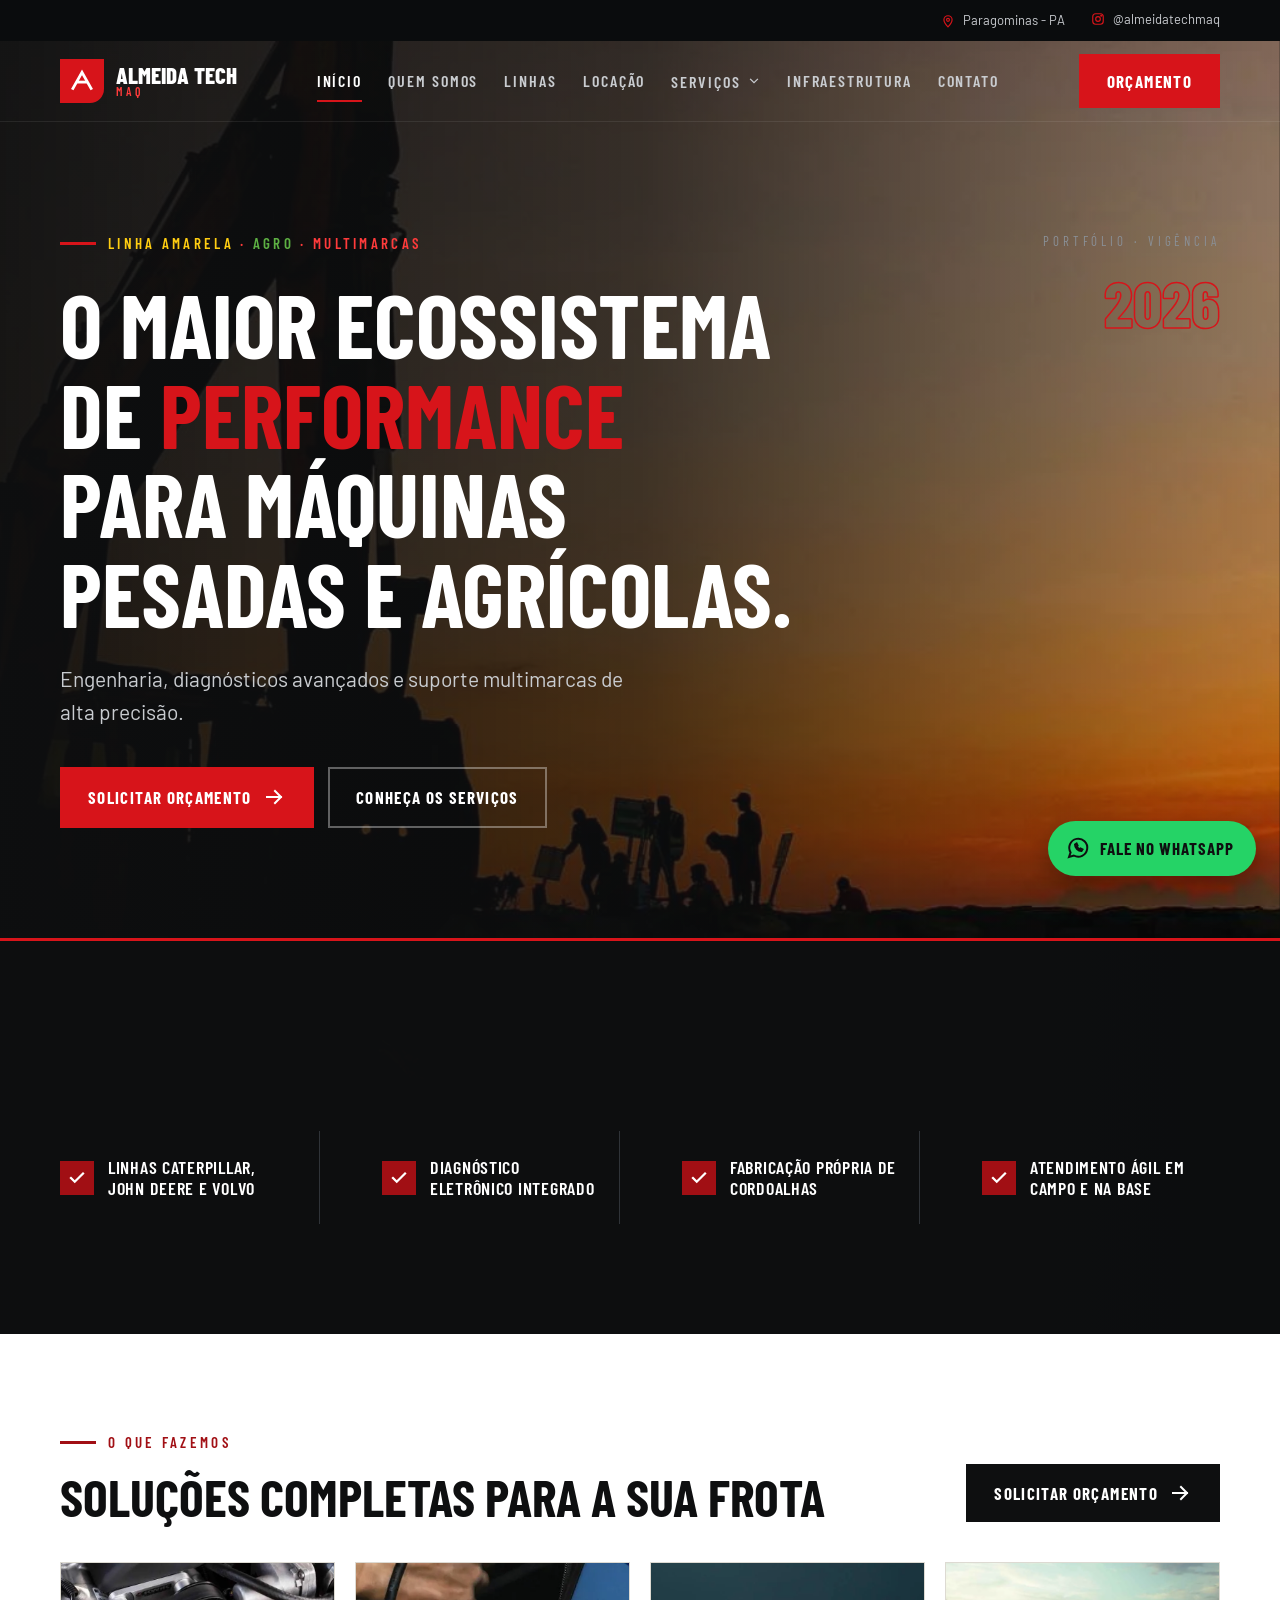
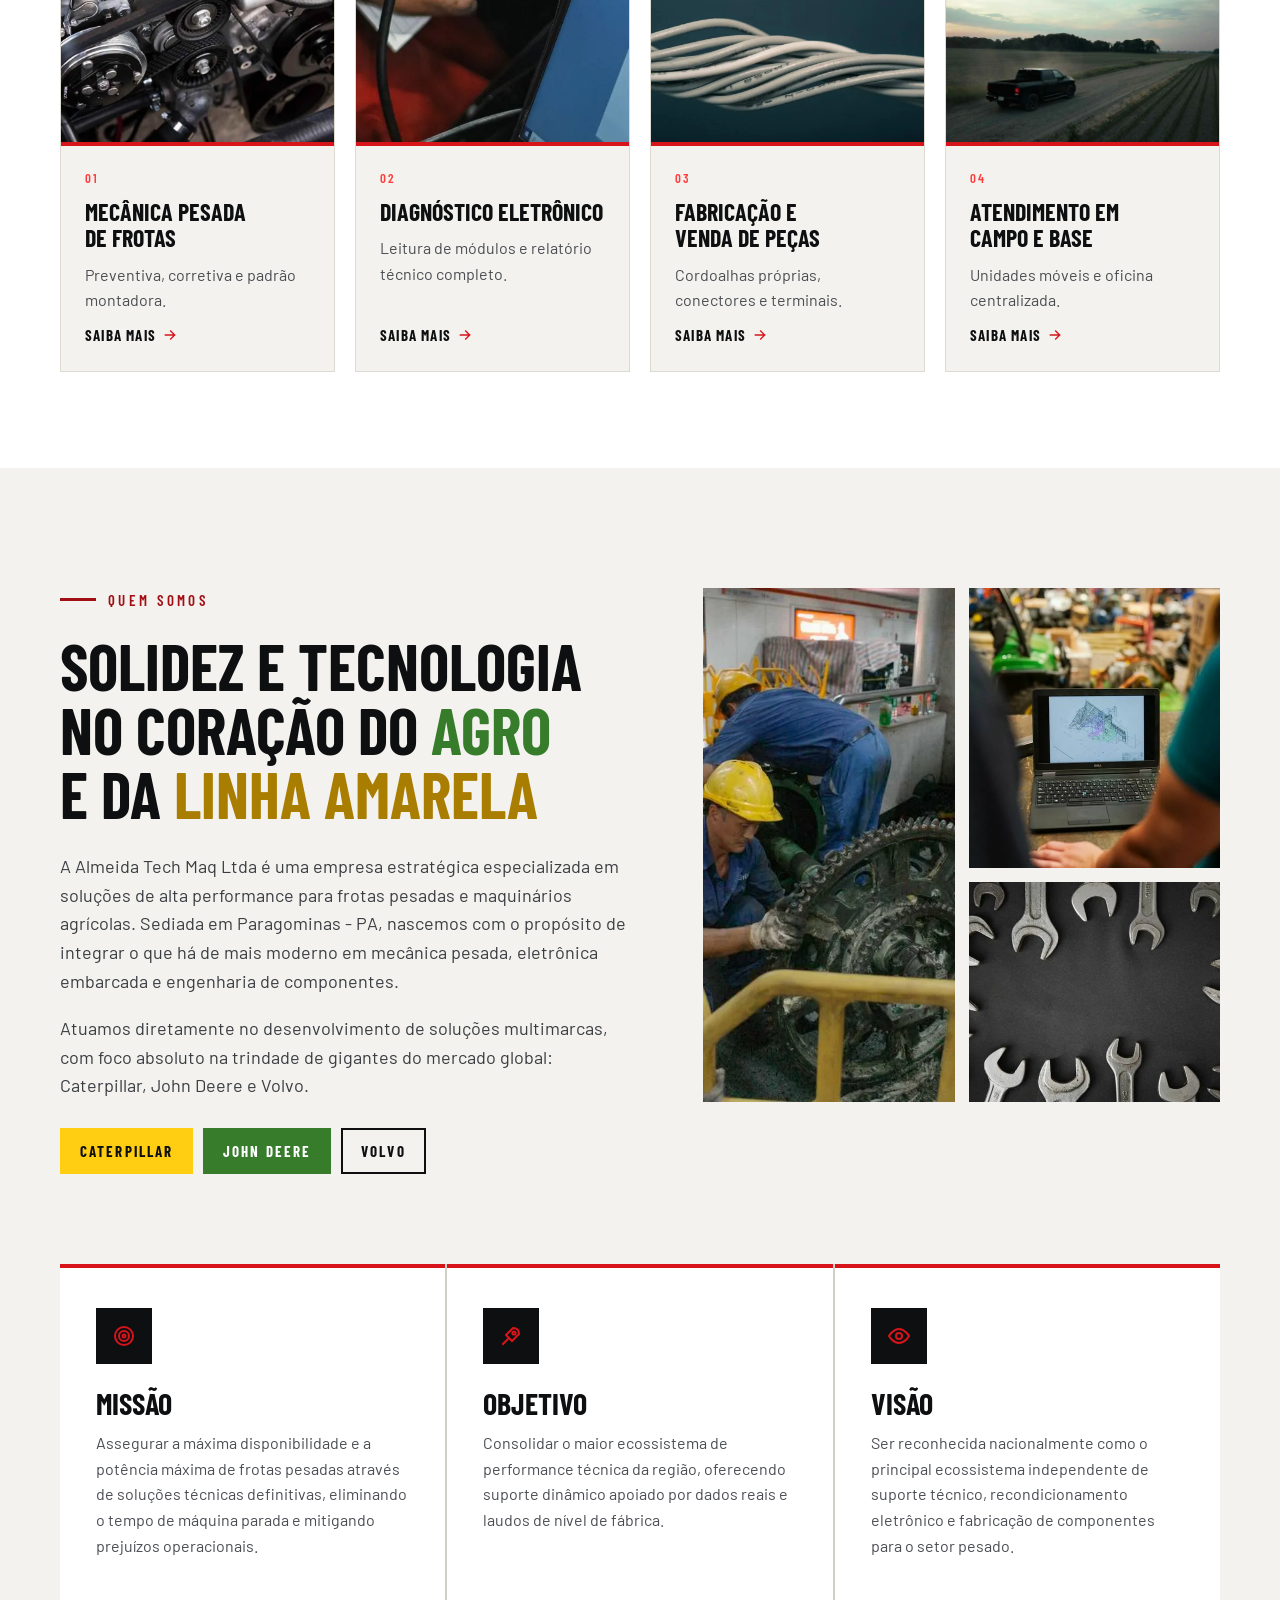
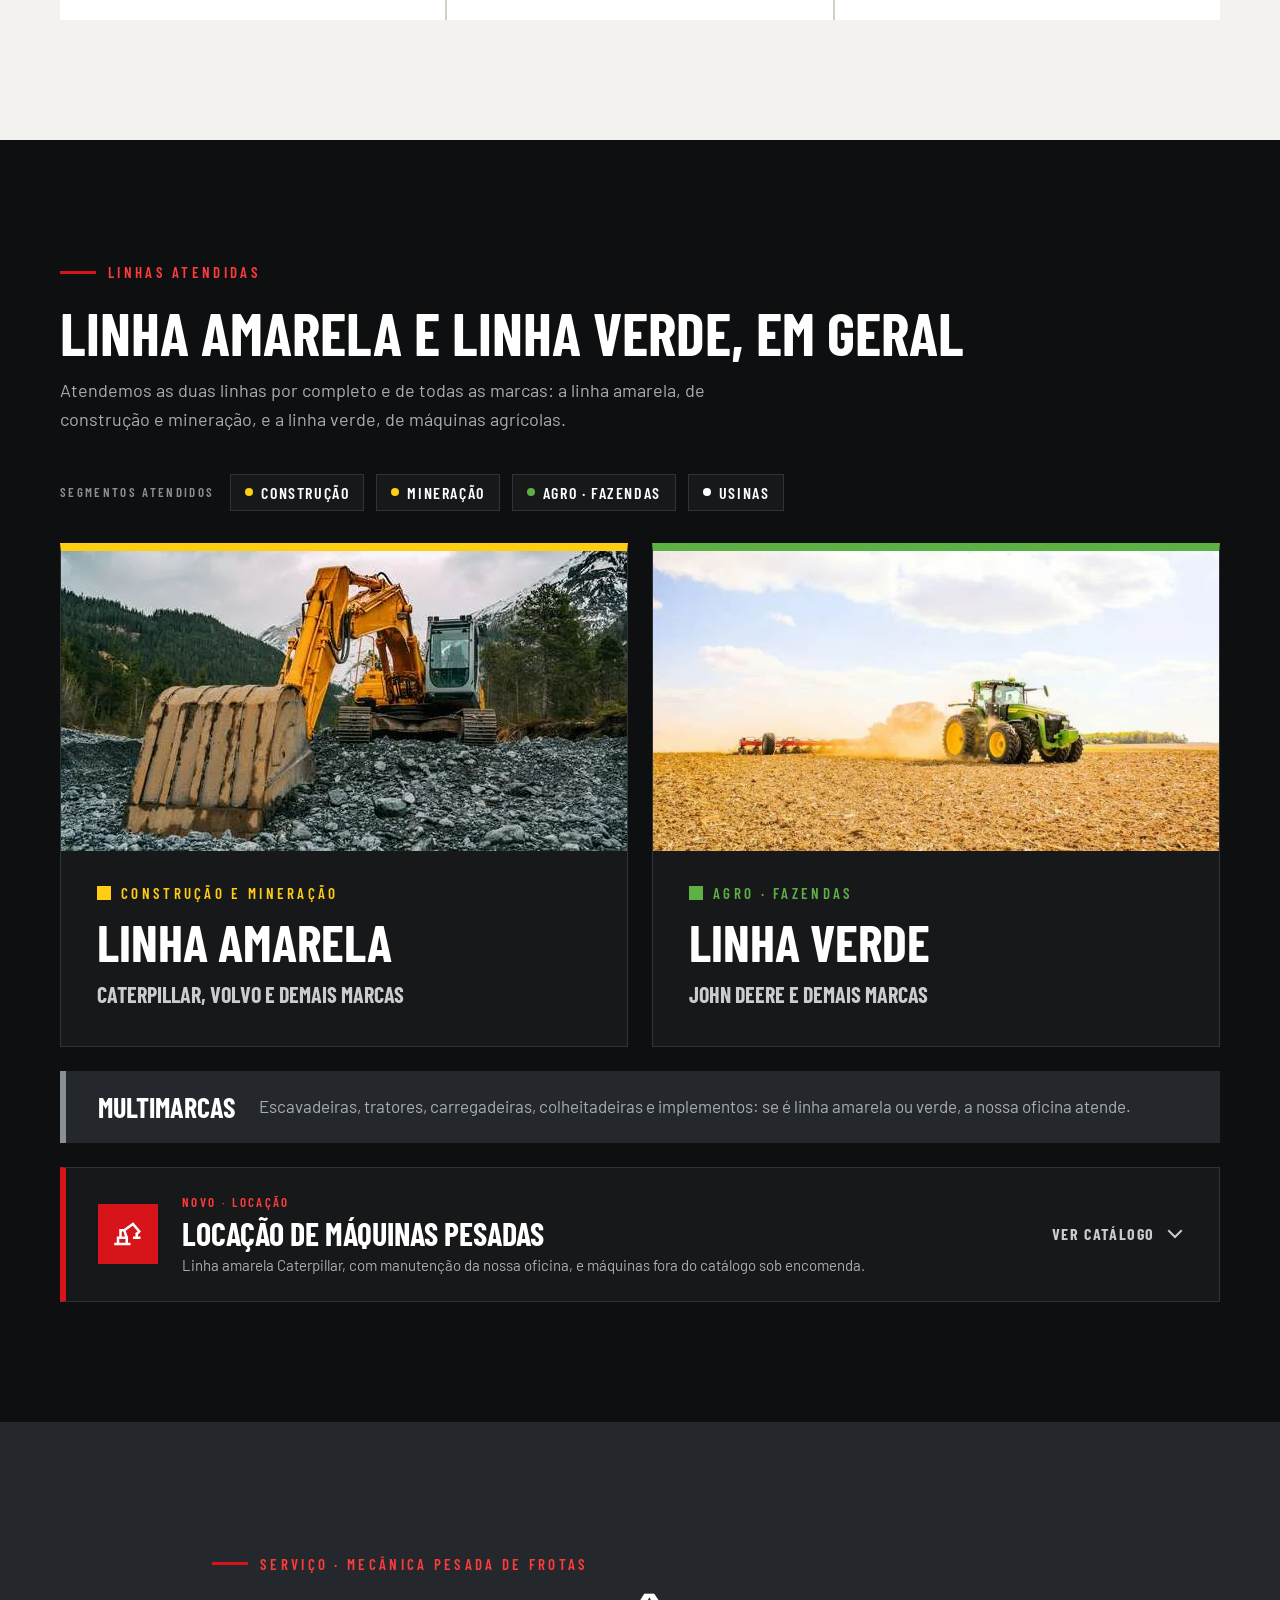
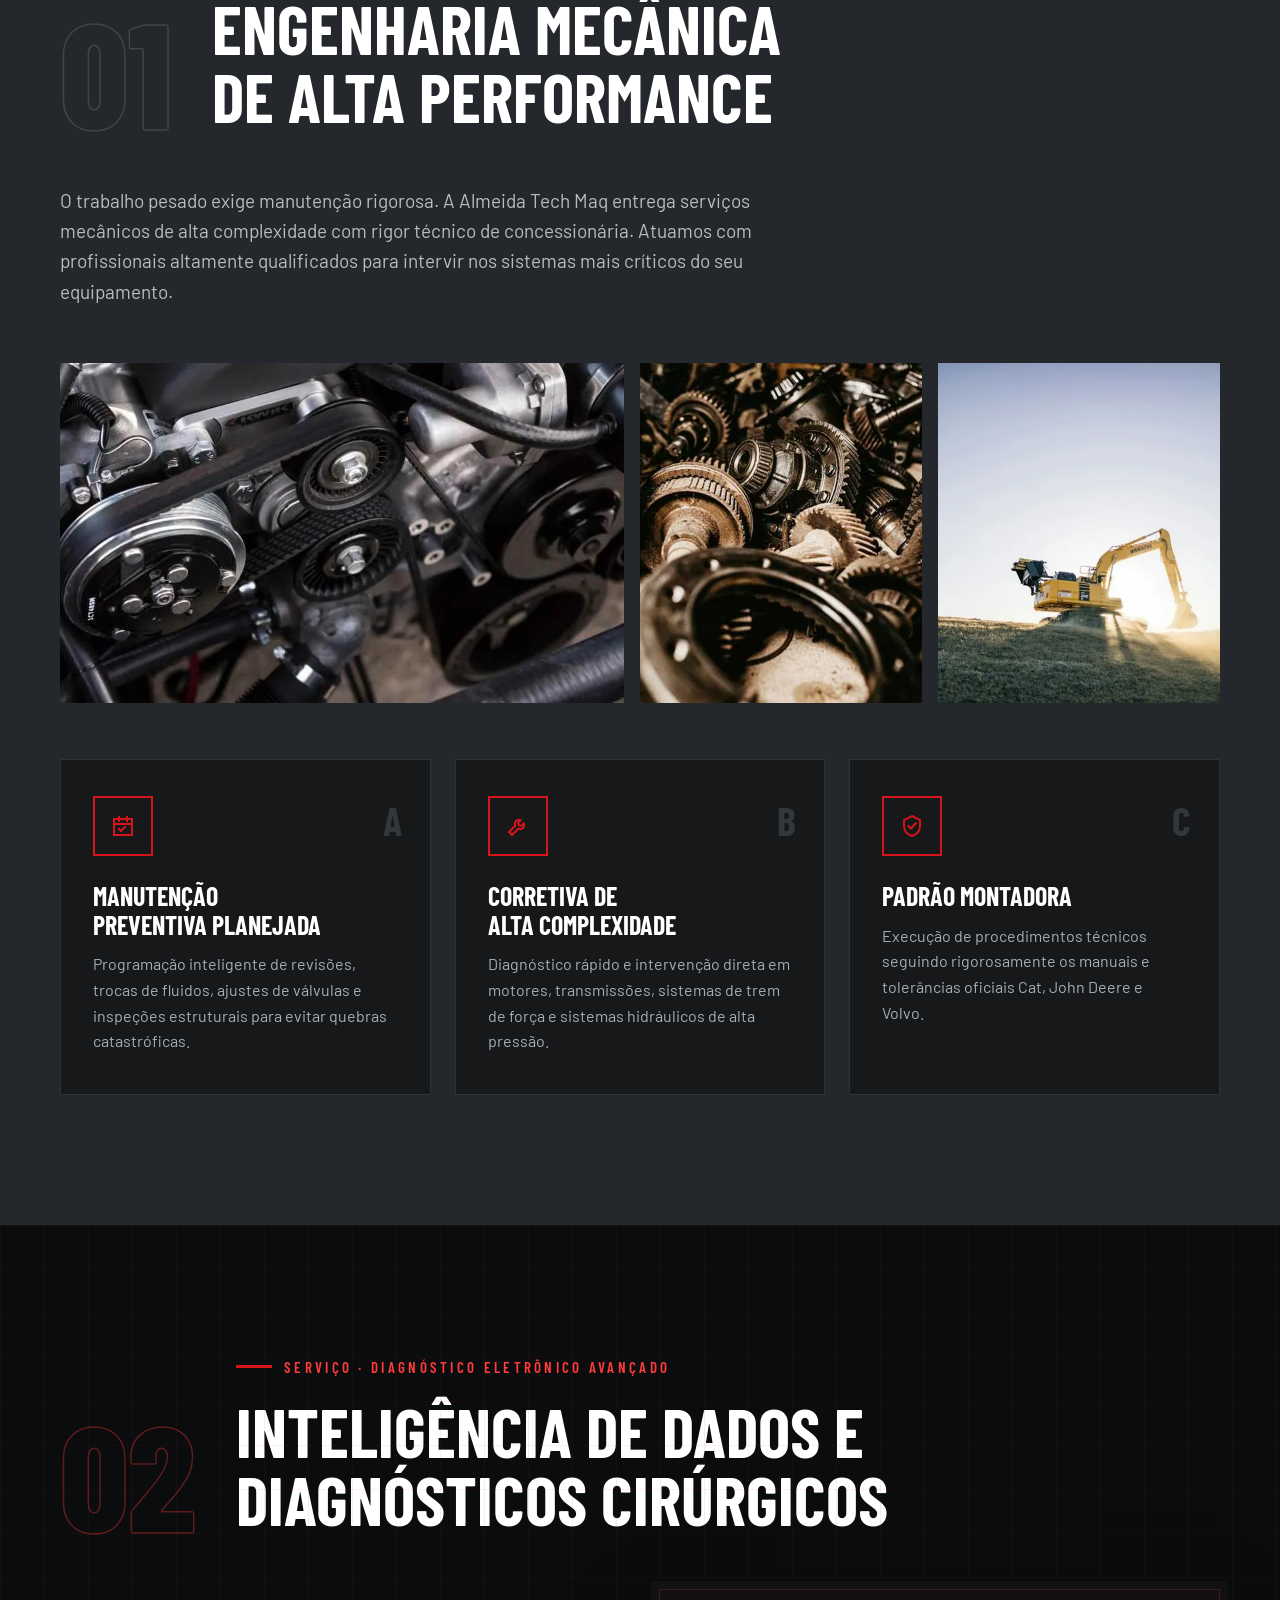
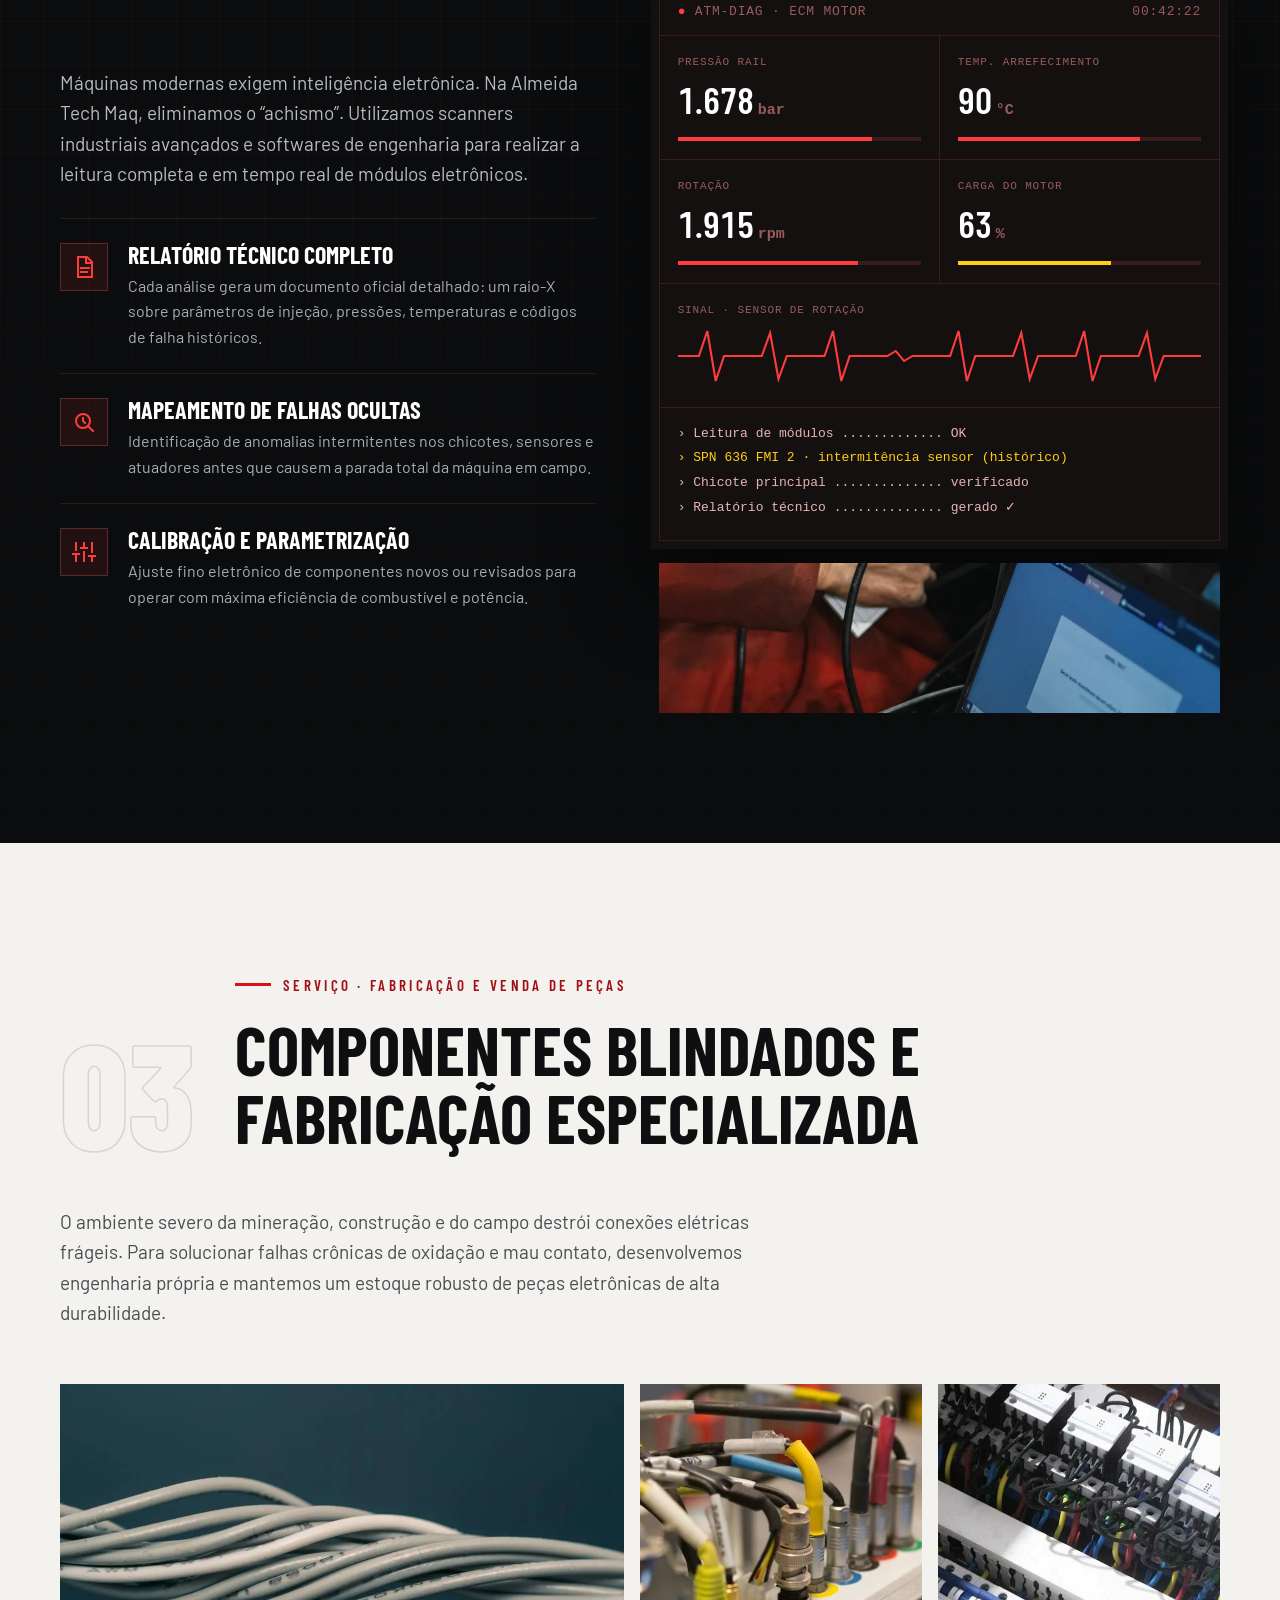
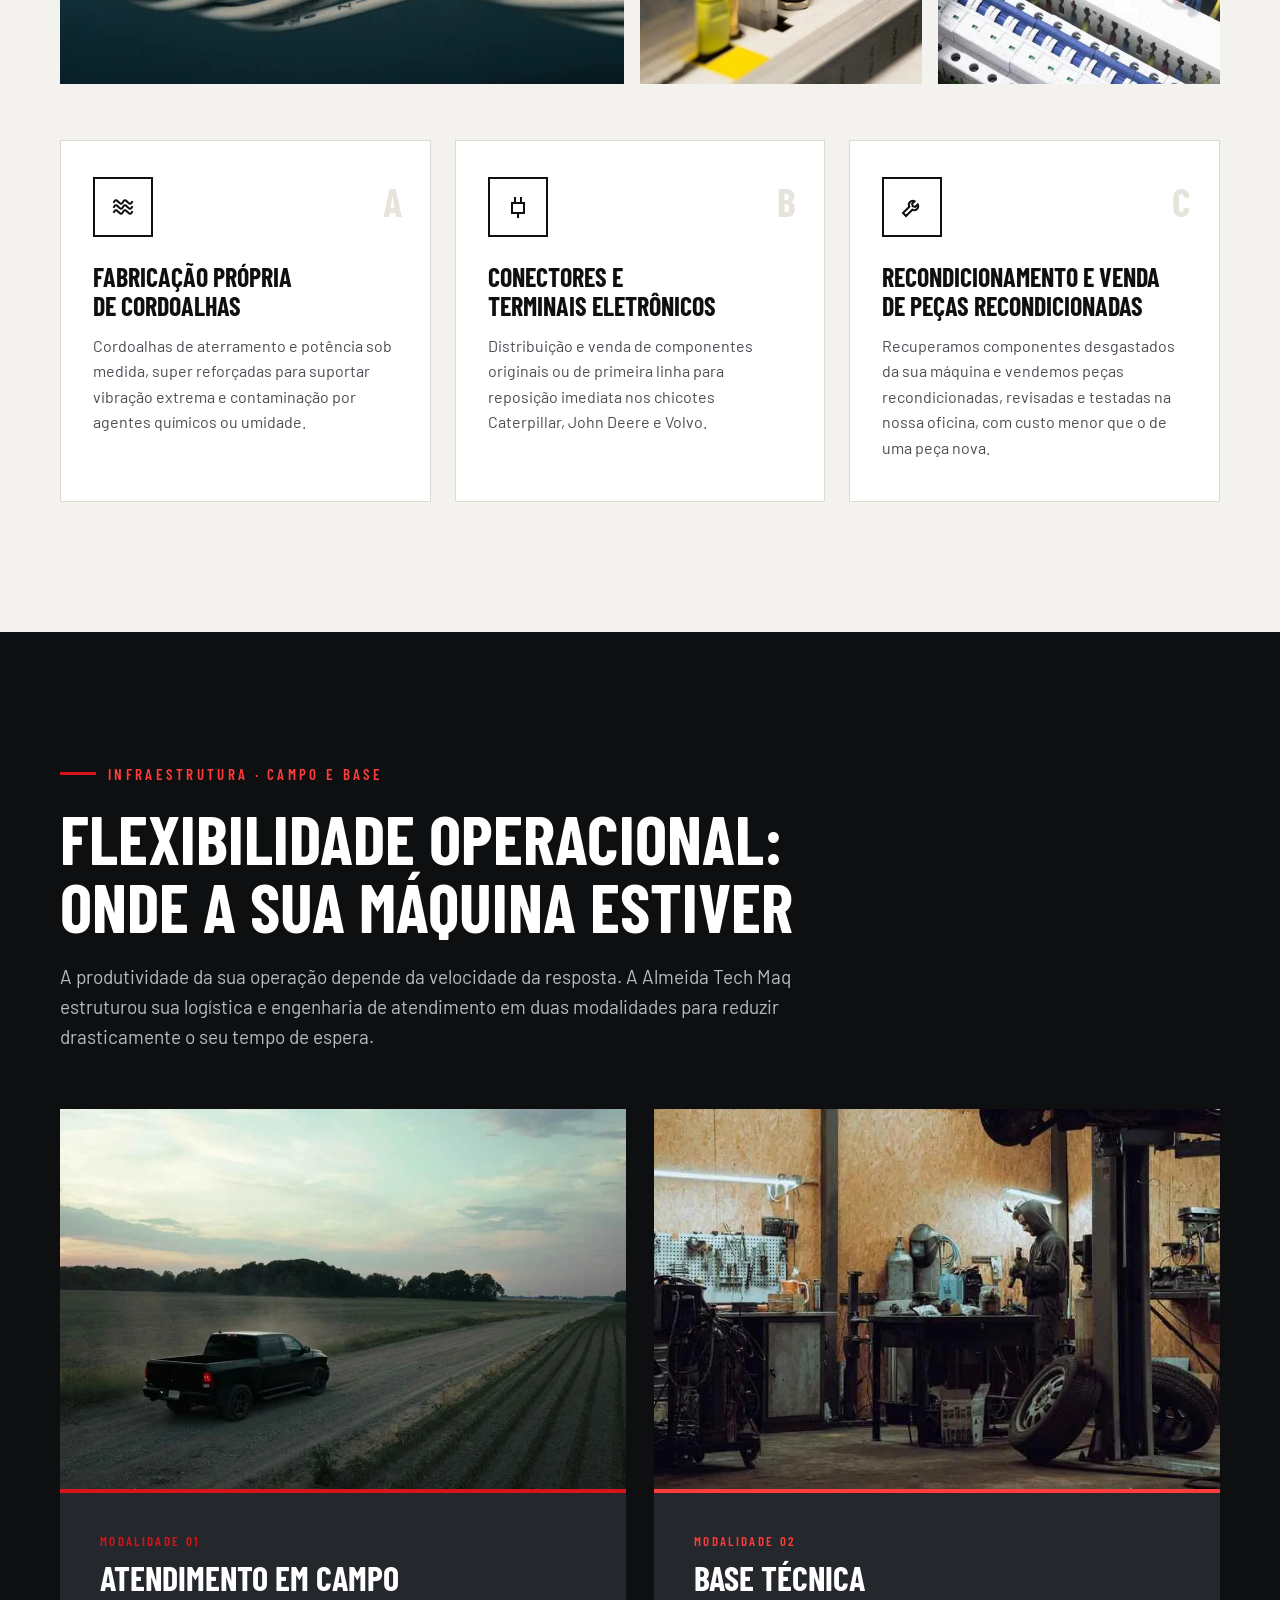
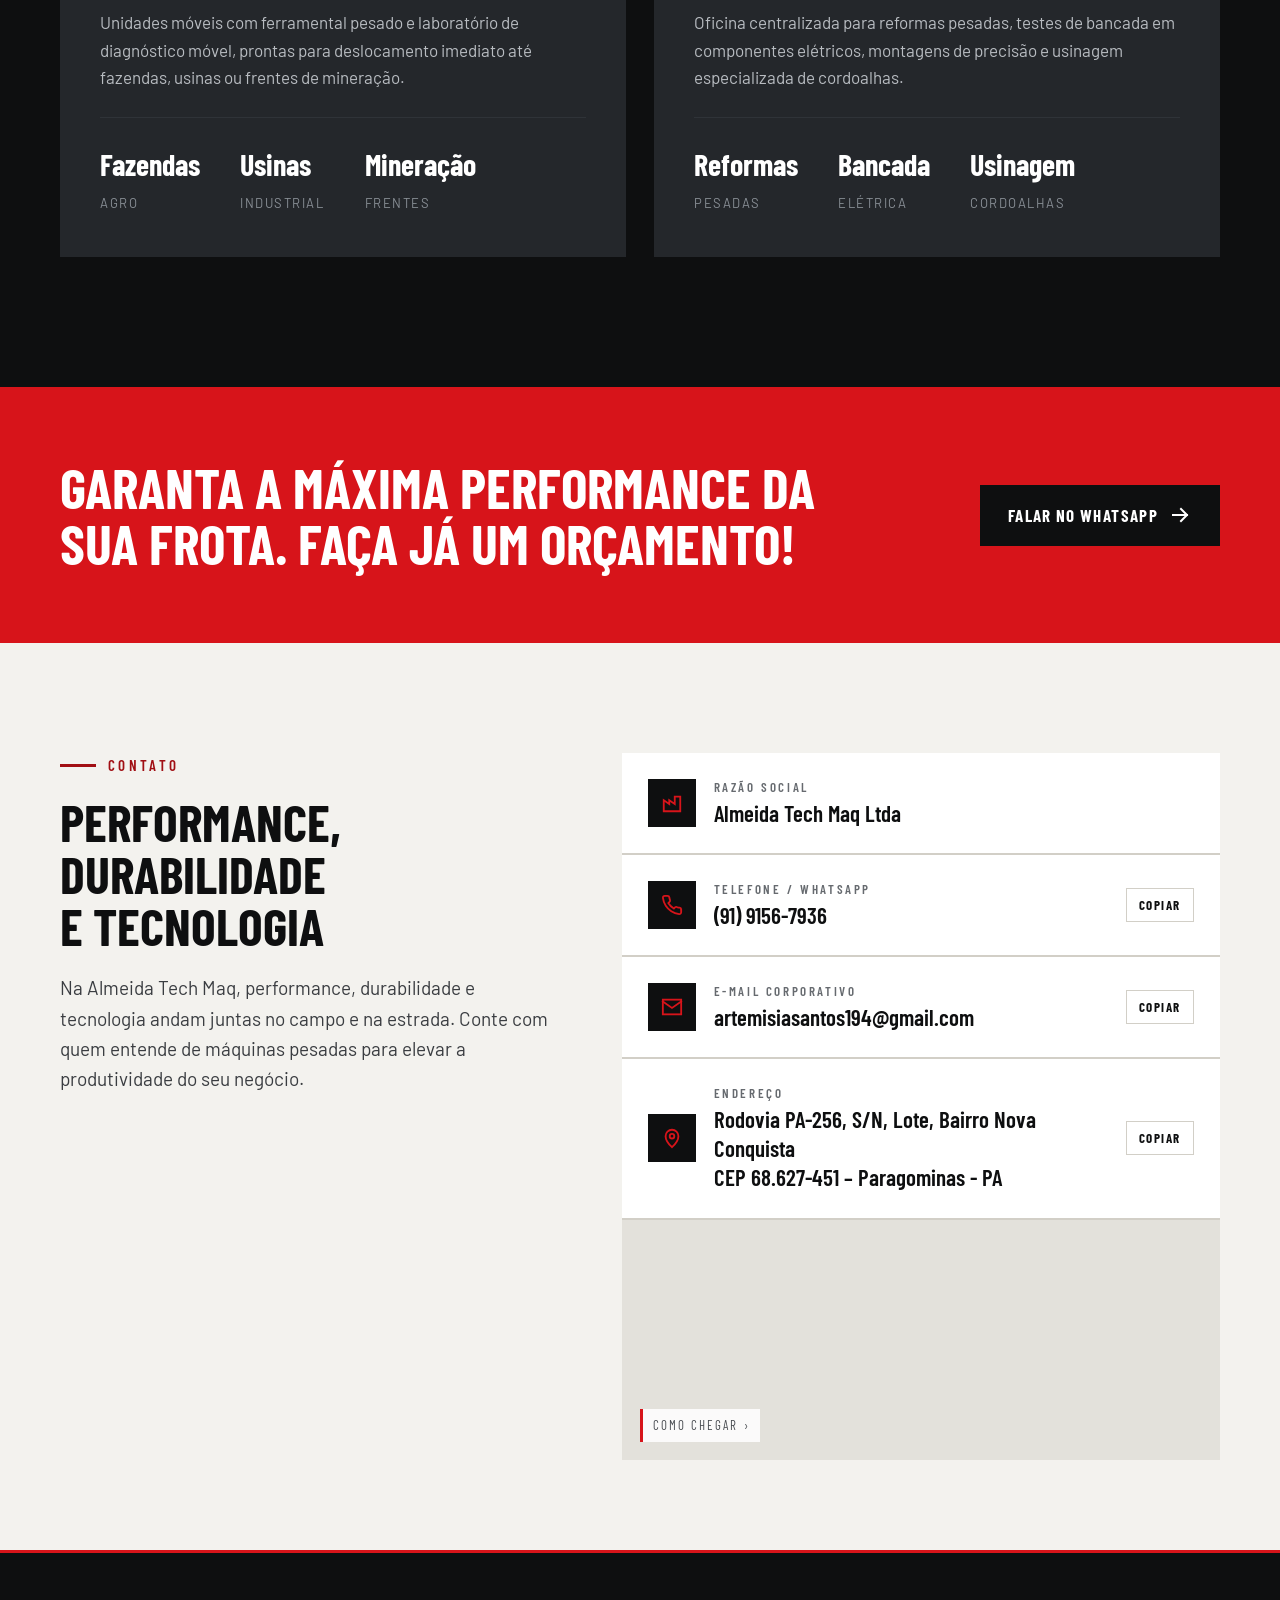
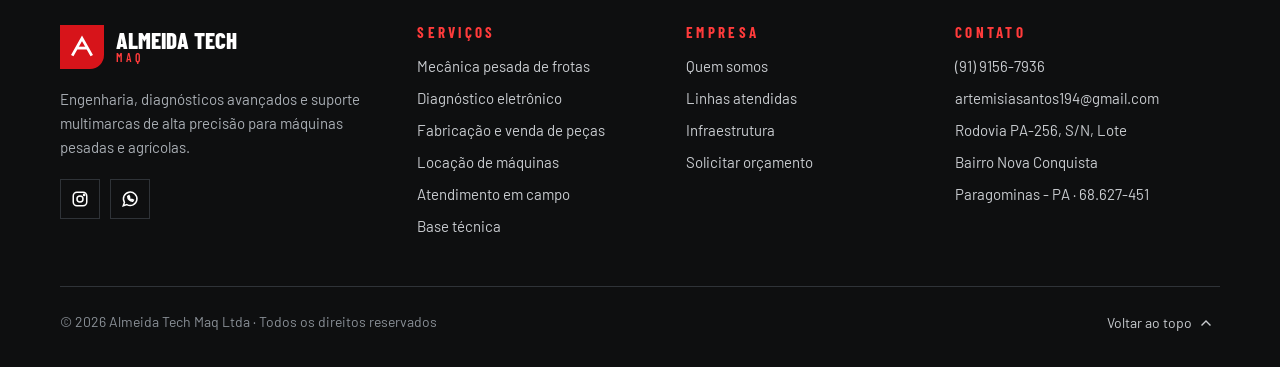
==== commit 05e36dbc: "Remove telefone e e-mail do topo e corrige o menu no celular" ====
--- a/index.html
+++ b/index.html
@@ -80,7 +80,6 @@
 </svg>
 
 <div class="topbar"><div class="wrap">
-  <div class="grp"><span><svg class="ic"><use href="#i-phone"/></svg>(91) 9156-7936 · WhatsApp</span><span><svg class="ic"><use href="#i-mail"/></svg>artemisiasantos194@gmail.com</span></div>
   <div class="grp"><span><svg class="ic"><use href="#i-pin"/></svg>Paragominas - PA</span><a href="https://www.instagram.com/almeidatechmaq/" target="_blank" rel="noopener" class="social-link"><span><svg class="ic"><use href="#i-ig"/></svg>@almeidatechmaq</span></a></div>
 </div></div>
 
--- a/styles.css
+++ b/styles.css
@@ -41,7 +41,7 @@
 
 /* ---------- topo ---------- */
 .topbar{background:var(--black-3);font-size:13px}
-.topbar .wrap{display:flex;justify-content:space-between;gap:16px;padding-block:9px;flex-wrap:wrap}
+.topbar .wrap{display:flex;justify-content:flex-end;gap:16px;padding-block:9px;flex-wrap:wrap}
 .topbar .grp{display:flex;gap:26px;flex-wrap:wrap}
 .topbar span{display:inline-flex;align-items:center;gap:8px;color:var(--on-dark)}
 .topbar .ic{width:14px;height:14px;color:var(--red)}
@@ -299,6 +299,8 @@
 /* ---------- responsivo ---------- */
 @media (max-width:1060px){
   .menu{display:none}.burger{display:grid;place-items:center}
+  /* sem a faixa de cima, o menu aberto começa logo abaixo do cabeçalho e nada fica escondido */
+  .topbar{display:none}
   .mobile{display:block;position:fixed;inset:0;z-index:45;overflow-y:auto;background:var(--black);padding:calc(100px + env(safe-area-inset-top,0px)) max(16px,env(safe-area-inset-right,0px)) 24px max(16px,env(safe-area-inset-left,0px));transform:translateX(100%);transition:transform .3s}
   .mobile.open{transform:none}
   .mobile a{display:block;font-family:var(--head);font-weight:700;font-size:30px;text-transform:uppercase;text-decoration:none;padding:12px 0;border-bottom:1px solid var(--line)}
@@ -310,8 +312,6 @@
   .f-cols{grid-template-columns:1fr 1fr}
 }
 @media (max-width:720px){
-  .topbar .grp:last-child{display:none}
-  .topbar .grp{gap:14px}
   .hero .wrap{grid-template-columns:1fr;padding-block:150px 70px}
   .vig{display:none}
   .pillars .wrap,.sc-grid,.dirs,.lines,.cards3,.cols,.f-cols{grid-template-columns:1fr}
@@ -497,7 +497,27 @@
 
 /* menu do celular aberto: cabeçalho sólido por cima, com o botão de fechar à vista */
 header.nav.menu-aberto{background:var(--black)}
+/* o botão flutuante do WhatsApp não fica por cima dos itens do menu aberto */
+body:has(.mobile.open) .wa{display:none}
 /* link de volta para a página inicial no topo do catálogo */
 .voltar{display:inline-flex;align-items:center;gap:8px;color:var(--on-dark);font-family:var(--head);font-weight:600;font-size:15px;letter-spacing:.12em;text-transform:uppercase;text-decoration:none;margin-bottom:22px;padding:8px 0}
 .voltar .ic{width:16px;height:16px;transform:rotate(180deg)}
 .voltar:hover{color:#fff}
+
+/* paginação do catálogo */
+.paginas{display:flex;align-items:center;justify-content:space-between;gap:16px 24px;flex-wrap:wrap;margin-top:32px;padding-top:24px;border-top:1px solid var(--line)}
+.pag-info{color:var(--muted-dark);font-size:15px}
+.pag-nums{display:flex;align-items:center;gap:6px}
+.pag-nums button{min-width:44px;height:44px;padding:0 10px;background:var(--black-2);border:1px solid var(--line);color:#fff;font-family:var(--head);font-weight:700;font-size:18px;cursor:pointer;transition:border-color .2s,background .2s}
+.pag-nums button:hover:not(:disabled){border-color:var(--red)}
+.pag-nums button[aria-current="page"]{background:var(--red);border-color:var(--red)}
+.pag-nums button:disabled{opacity:.35;cursor:default}
+.pag-nums span{color:var(--muted-dark);padding:0 2px}
+.pag-nums .pag-seta{font-size:24px;line-height:1}
+@media (max-width:720px){
+  .paginas{flex-direction:column;align-items:stretch;text-align:center}
+  .pag-nums{justify-content:center}
+  .pag-nums{gap:4px}
+  .pag-modo{justify-content:center}
+  .pag-nums button{min-width:38px;height:44px;padding:0 6px}
+}
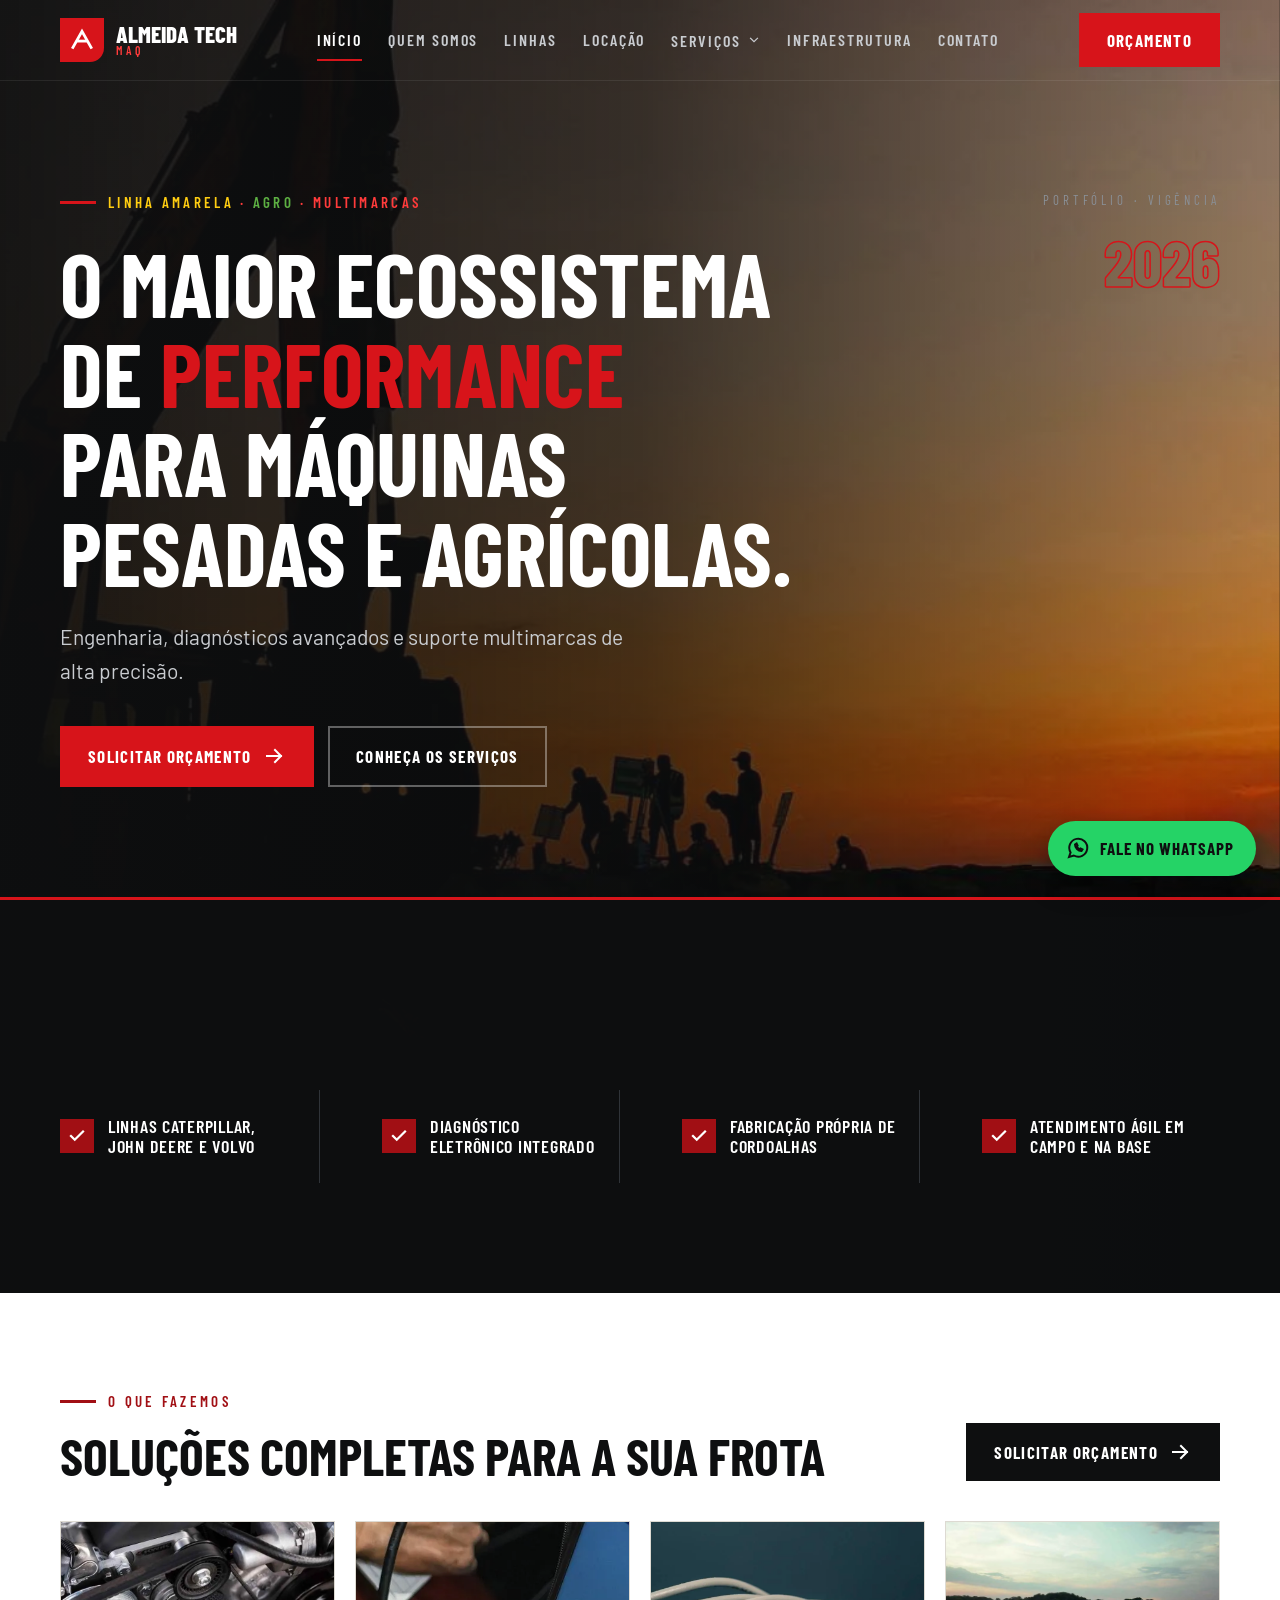
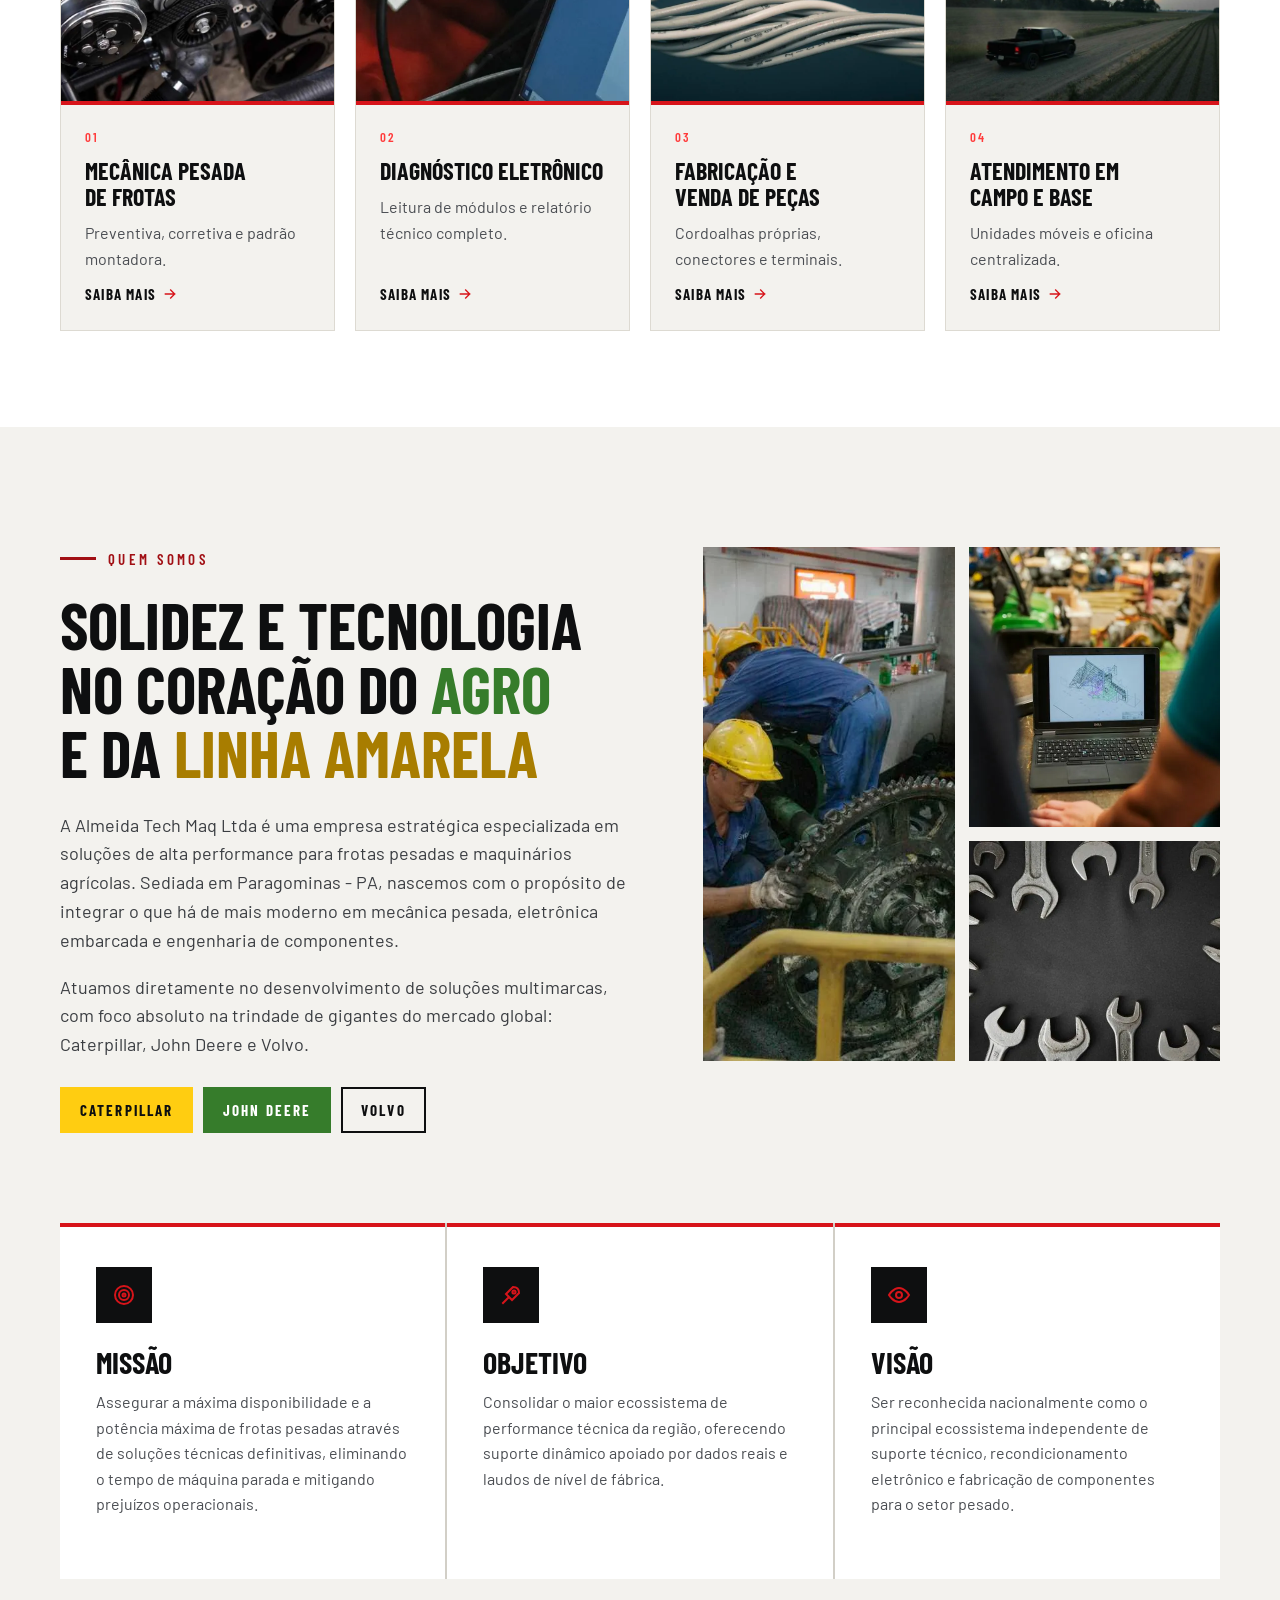
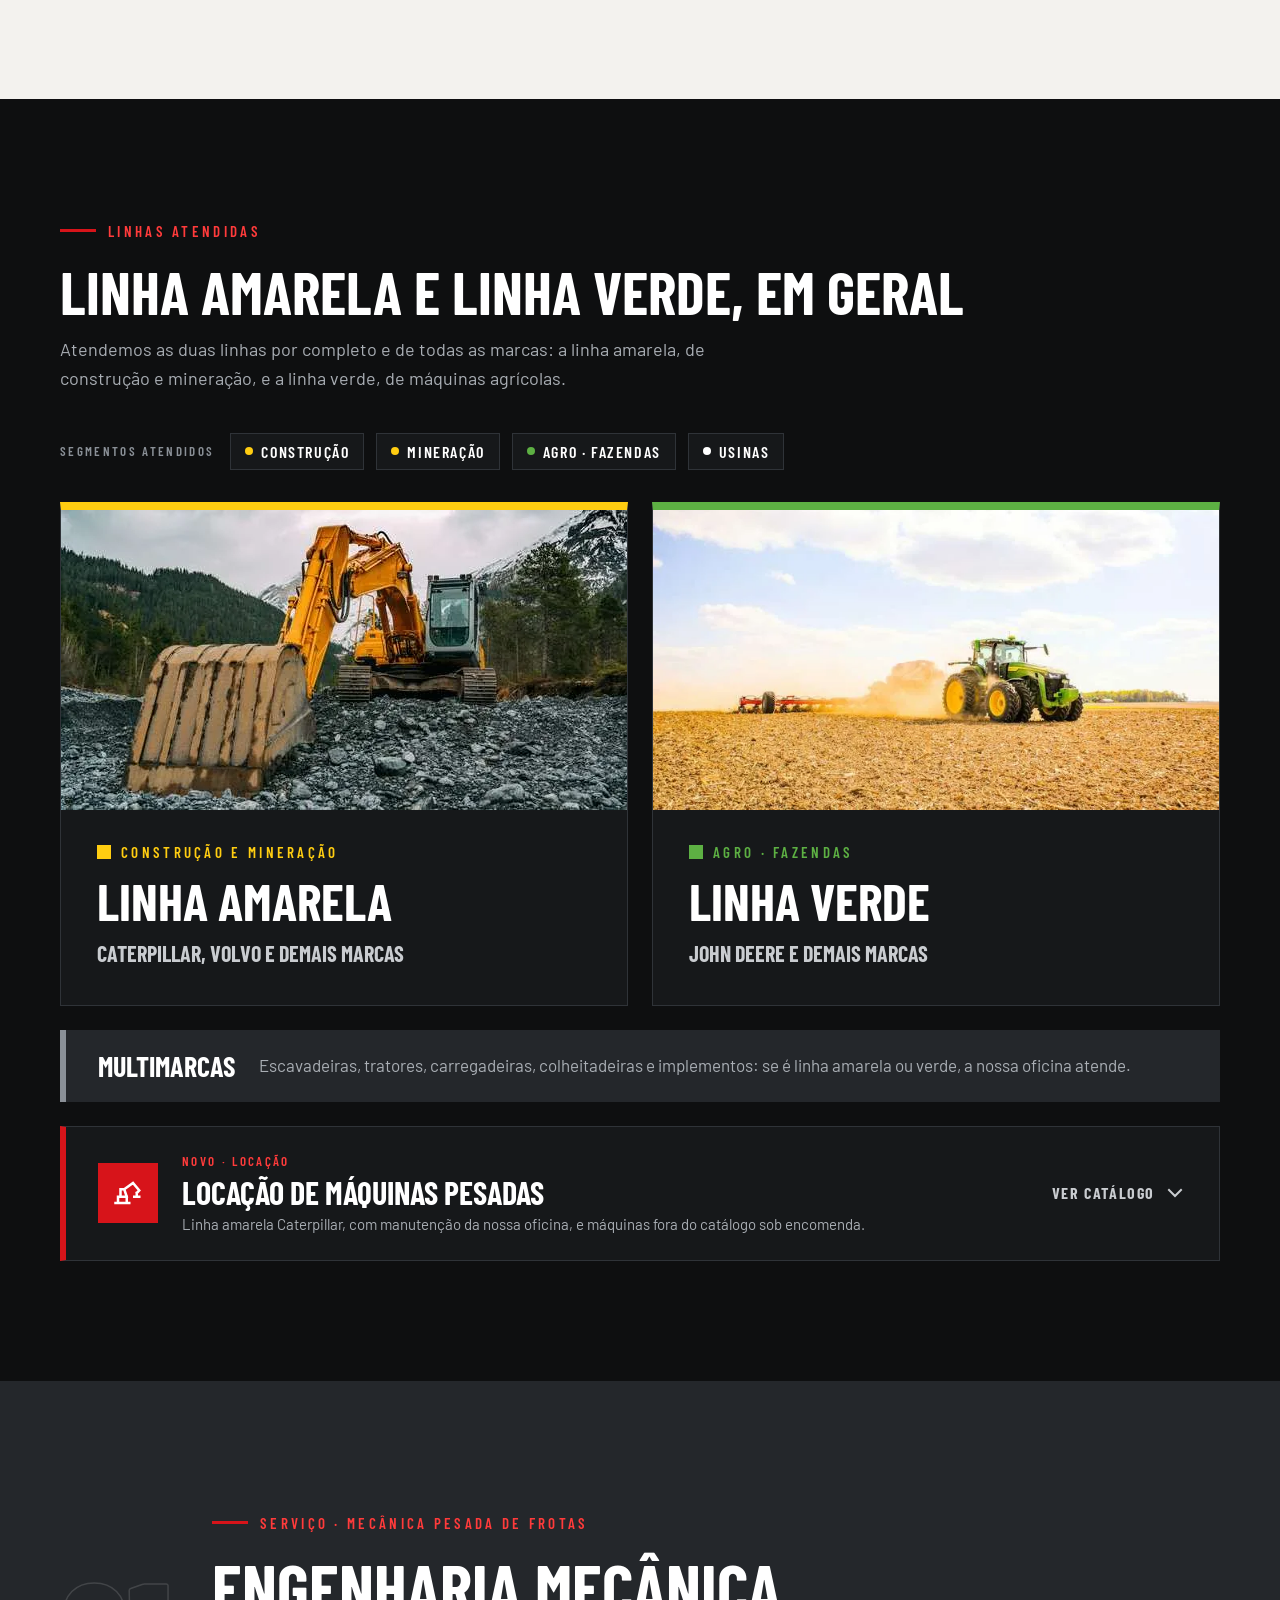
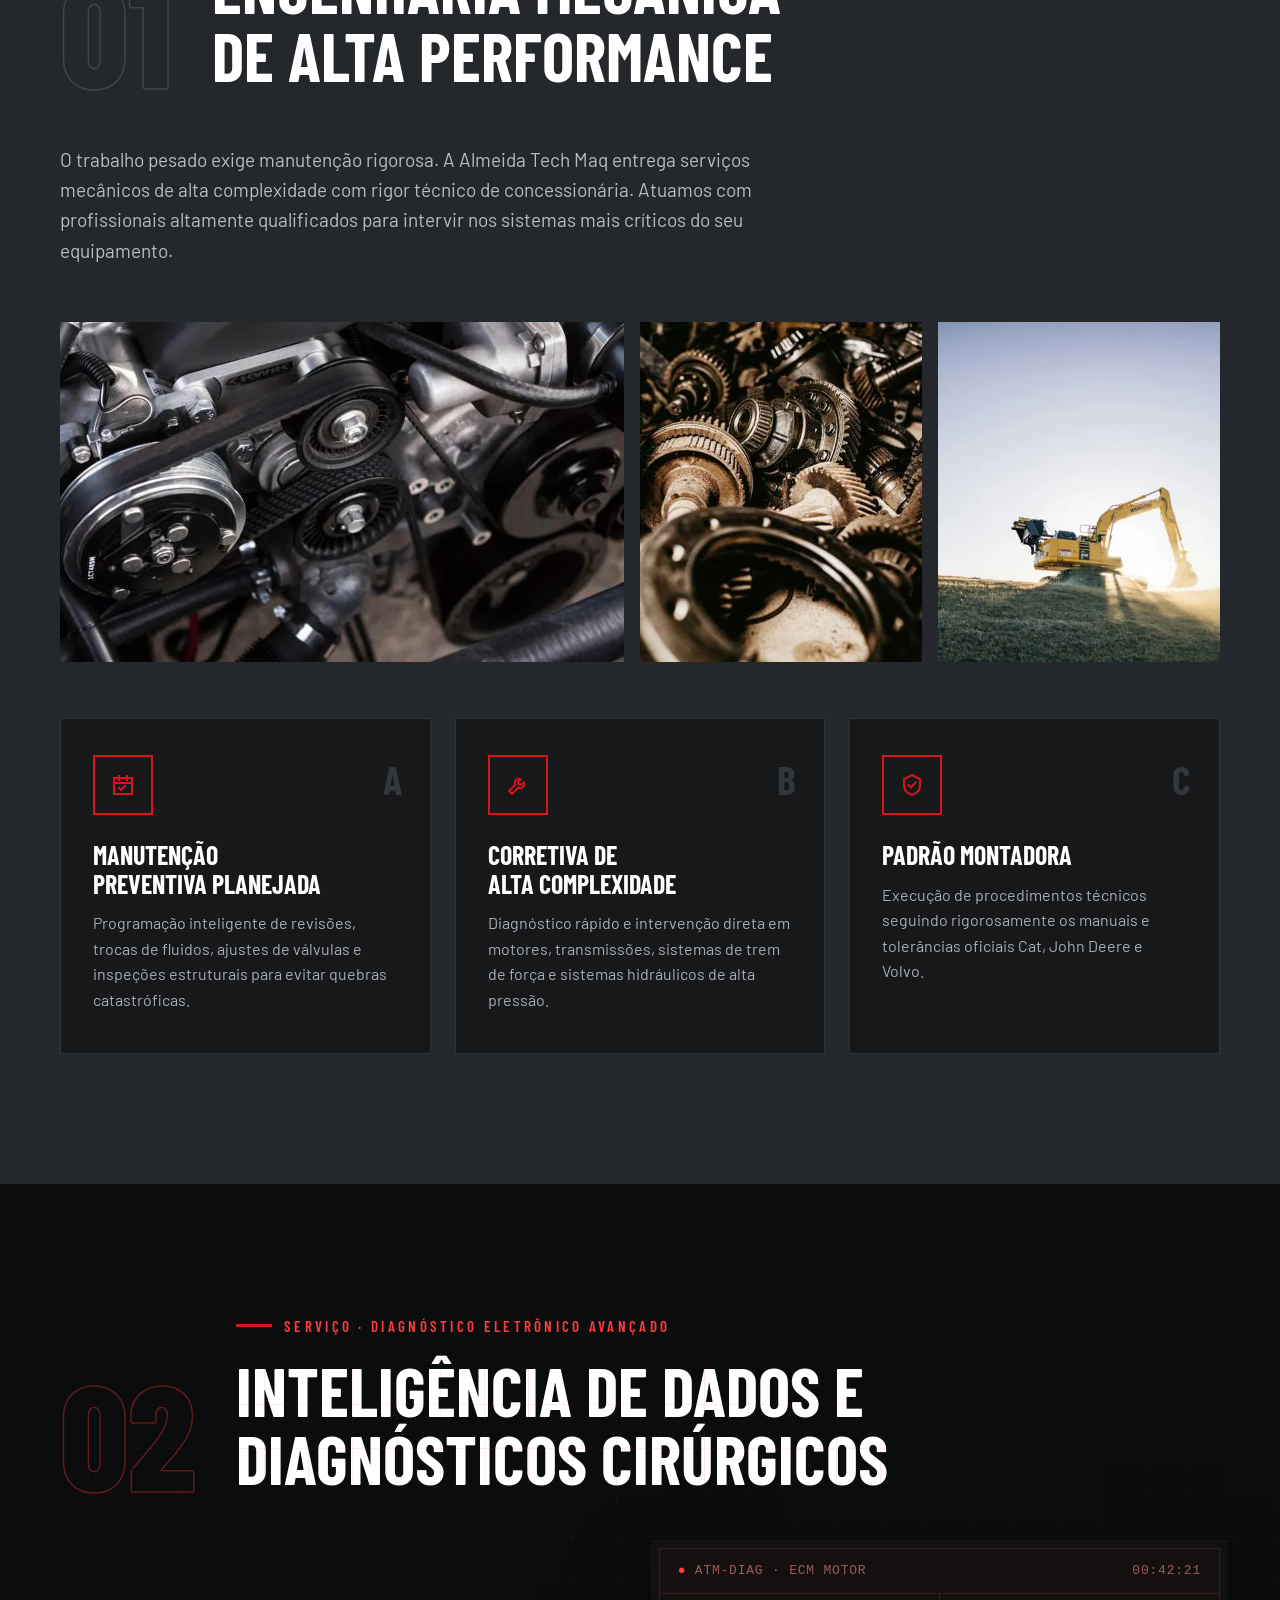
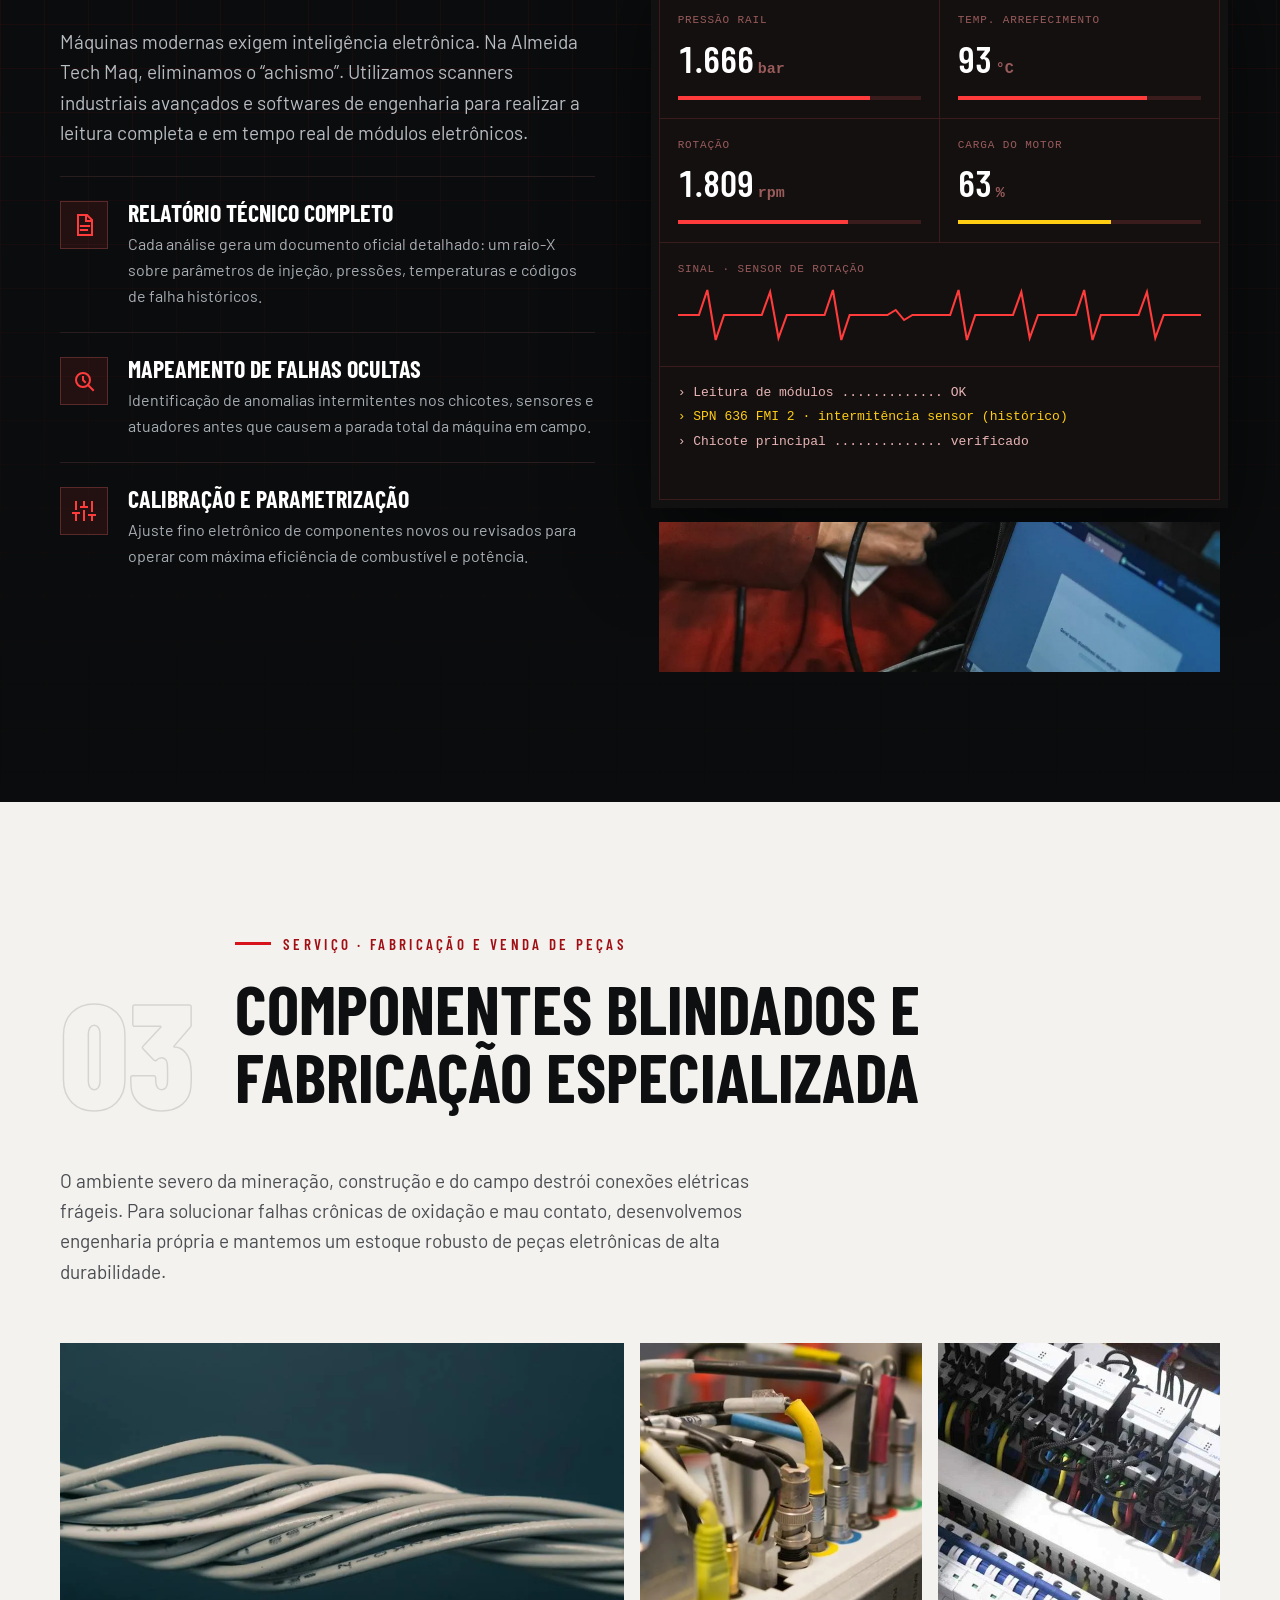
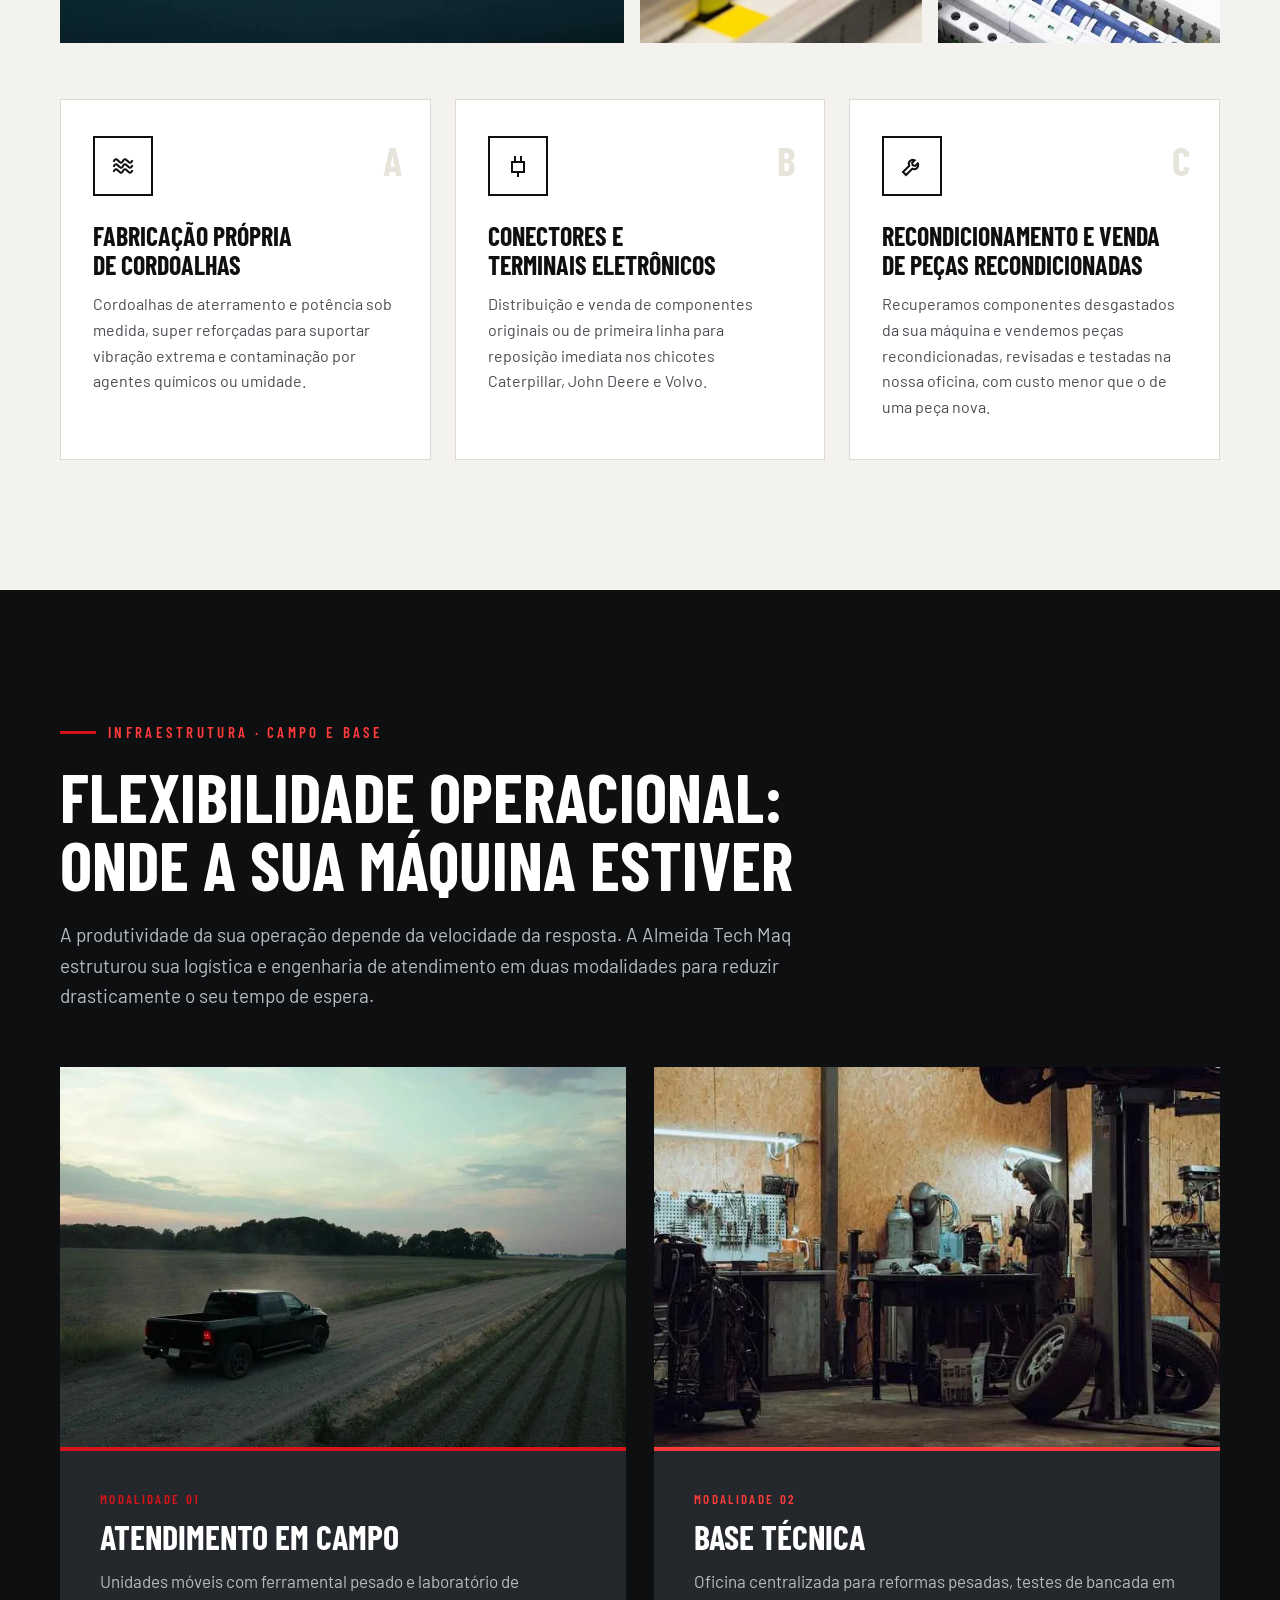
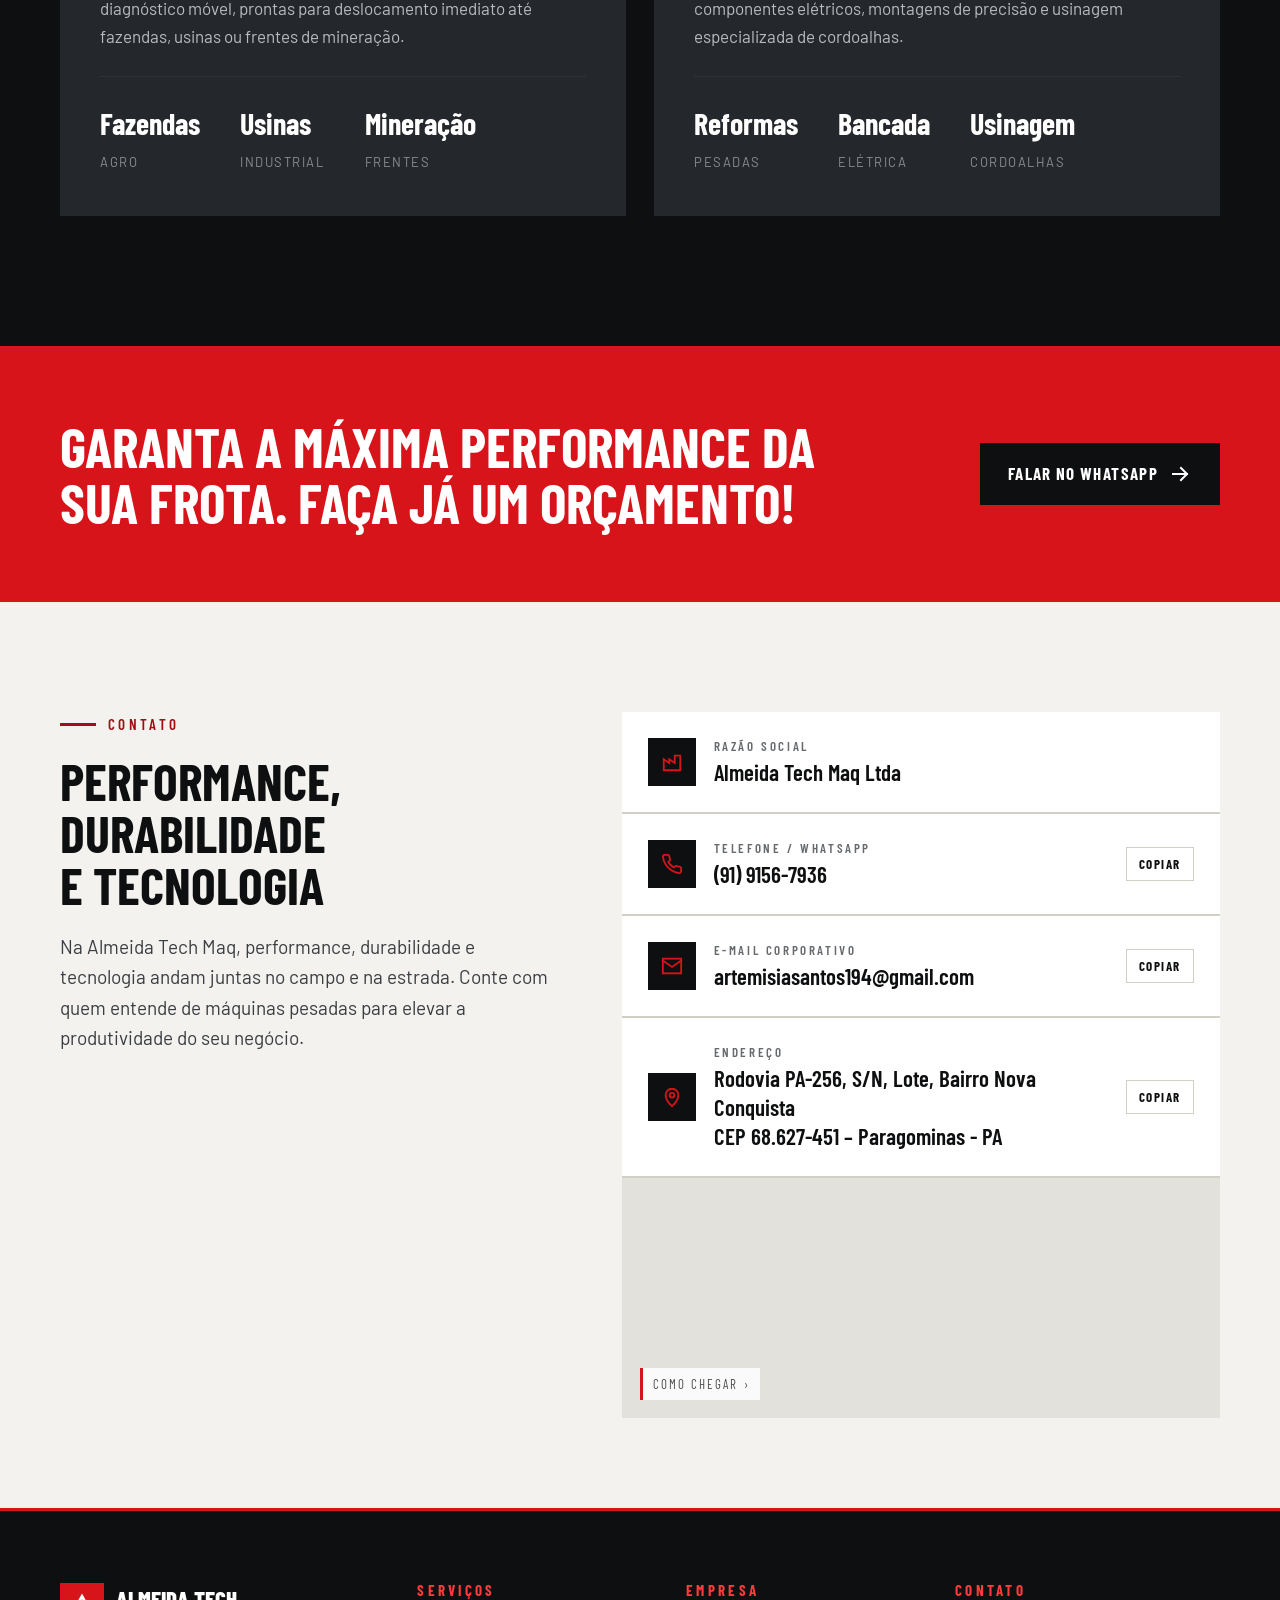
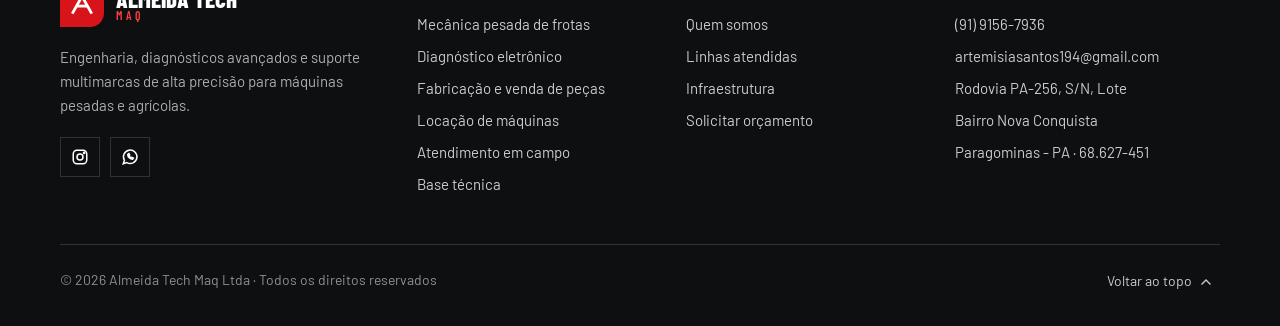
==== commit 2cc4d1aa: "Remove a faixa do topo" ====
--- a/index.html
+++ b/index.html
@@ -79,9 +79,6 @@
  <symbol id="i-x" viewBox="0 0 24 24"><path d="M5 5l14 14M19 5L5 19"/></symbol>
 </svg>
 
-<div class="topbar"><div class="wrap">
-  <div class="grp"><span><svg class="ic"><use href="#i-pin"/></svg>Paragominas - PA</span><a href="https://www.instagram.com/almeidatechmaq/" target="_blank" rel="noopener" class="social-link"><span><svg class="ic"><use href="#i-ig"/></svg>@almeidatechmaq</span></a></div>
-</div></div>
 
 <header class="nav" id="nav"><div class="wrap">
   <a class="logo" href="#inicio" aria-label="Almeida Tech Maq — início"><span class="logo-mark"><svg viewBox="0 0 24 24"><path d="M3 20 L12 4 L21 20"/><path d="M7.5 13h9"/></svg></span><span class="logo-txt">ALMEIDA TECH<small>MAQ</small></span></a>
--- a/styles.css
+++ b/styles.css
@@ -40,11 +40,6 @@
 .js .reveal.pre{transform:translateY(24px);opacity:.001}
 
 /* ---------- topo ---------- */
-.topbar{background:var(--black-3);font-size:13px}
-.topbar .wrap{display:flex;justify-content:flex-end;gap:16px;padding-block:9px;flex-wrap:wrap}
-.topbar .grp{display:flex;gap:26px;flex-wrap:wrap}
-.topbar span{display:inline-flex;align-items:center;gap:8px;color:var(--on-dark)}
-.topbar .ic{width:14px;height:14px;color:var(--red)}
 header.nav{position:sticky;top:env(safe-area-inset-top,0px);z-index:50;background:rgba(14,15,16,.0);transition:background .25s,box-shadow .25s;border-bottom:1px solid rgba(255,255,255,.08)}
 header.nav.solid{background:rgba(14,15,16,.96);box-shadow:0 8px 30px rgba(0,0,0,.35);backdrop-filter:blur(8px)}
 .nav .wrap{display:flex;align-items:center;justify-content:space-between;height:80px;gap:24px}
@@ -299,9 +294,7 @@
 /* ---------- responsivo ---------- */
 @media (max-width:1060px){
   .menu{display:none}.burger{display:grid;place-items:center}
-  /* sem a faixa de cima, o menu aberto começa logo abaixo do cabeçalho e nada fica escondido */
-  .topbar{display:none}
-  .mobile{display:block;position:fixed;inset:0;z-index:45;overflow-y:auto;background:var(--black);padding:calc(100px + env(safe-area-inset-top,0px)) max(16px,env(safe-area-inset-right,0px)) 24px max(16px,env(safe-area-inset-left,0px));transform:translateX(100%);transition:transform .3s}
+    .mobile{display:block;position:fixed;inset:0;z-index:45;overflow-y:auto;background:var(--black);padding:calc(100px + env(safe-area-inset-top,0px)) max(16px,env(safe-area-inset-right,0px)) 24px max(16px,env(safe-area-inset-left,0px));transform:translateX(100%);transition:transform .3s}
   .mobile.open{transform:none}
   .mobile a{display:block;font-family:var(--head);font-weight:700;font-size:30px;text-transform:uppercase;text-decoration:none;padding:12px 0;border-bottom:1px solid var(--line)}
   .mobile a.sub{font-size:20px;color:var(--on-dark);padding-left:18px}
@@ -326,7 +319,6 @@
 }
 
 .icon-sprite { position: absolute; }
-.social-link { text-decoration: none; }
 .chip[data-line="cat"], .line[data-id="cat"] { --c: var(--cat); }
 .chip[data-line="deere"], .line[data-id="deere"] { --c: var(--deere-light); }
 .chip[data-line="all"] { --c: #fff; }
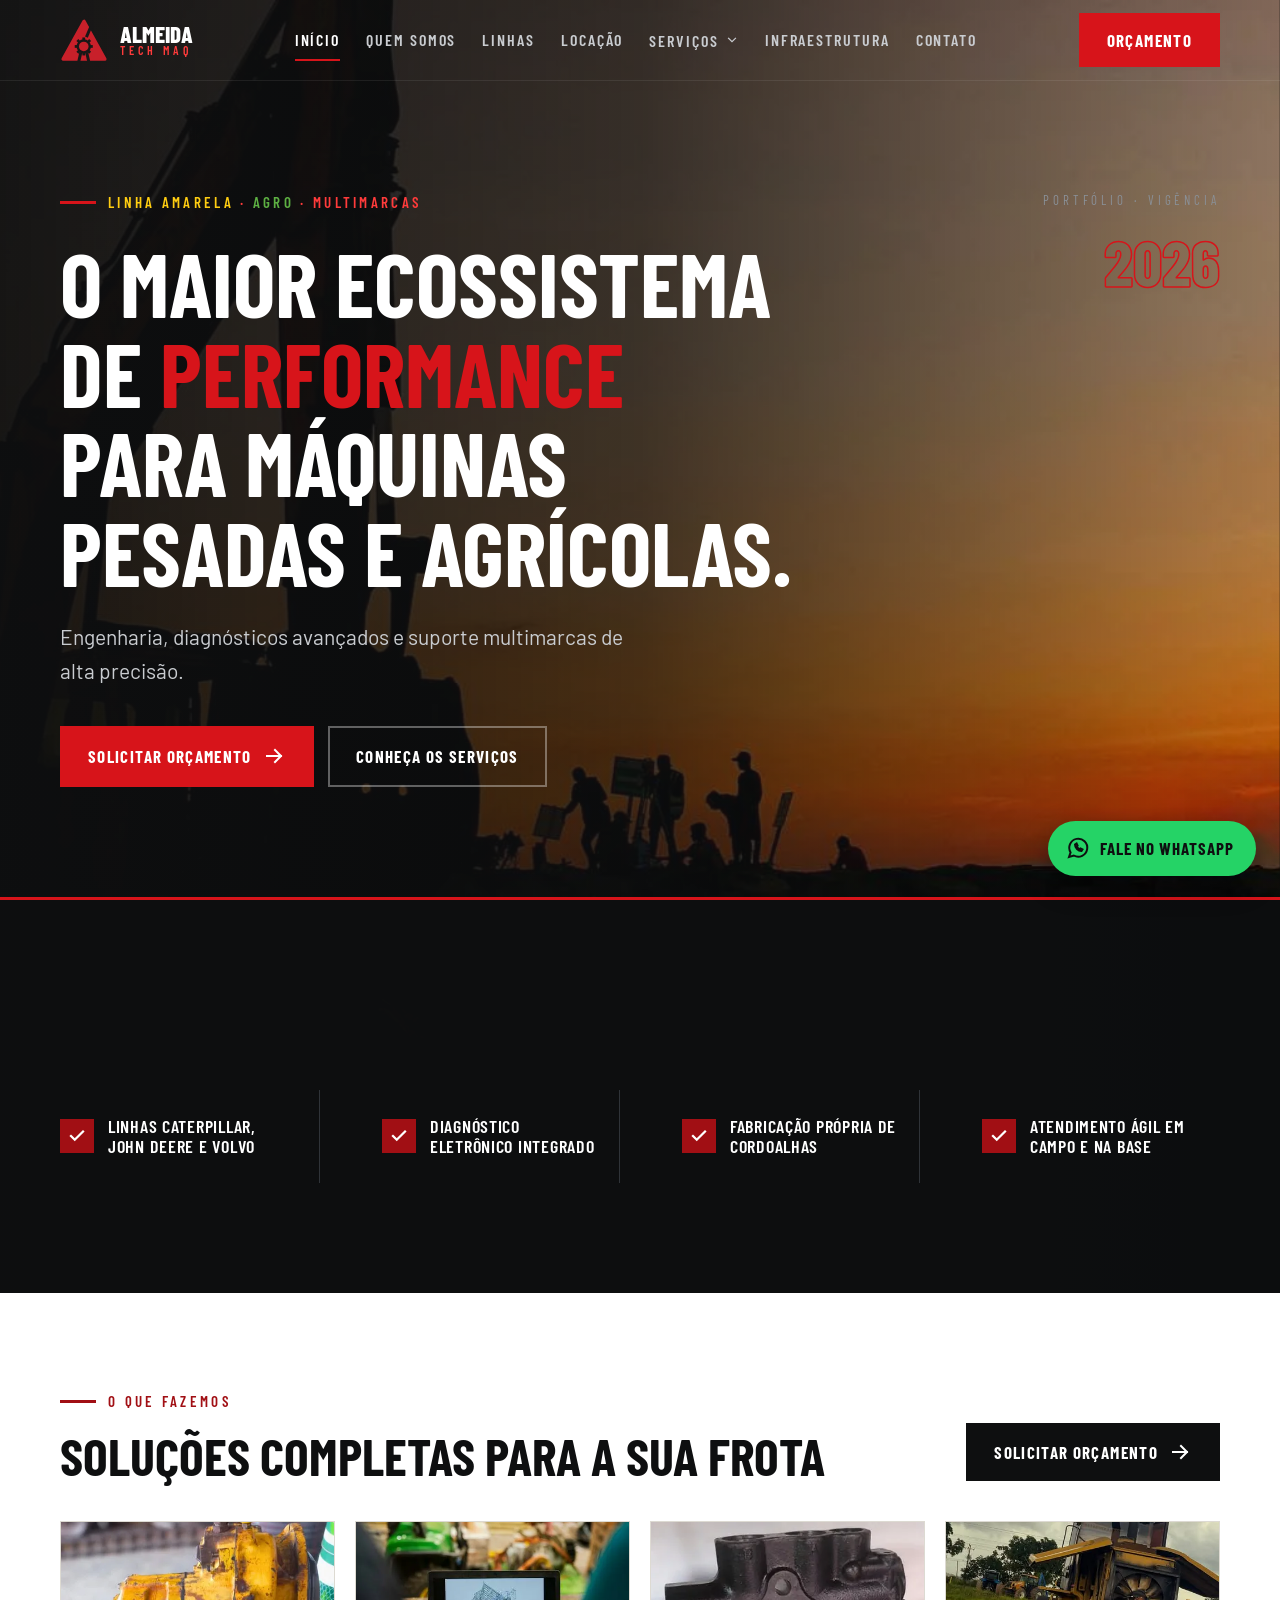
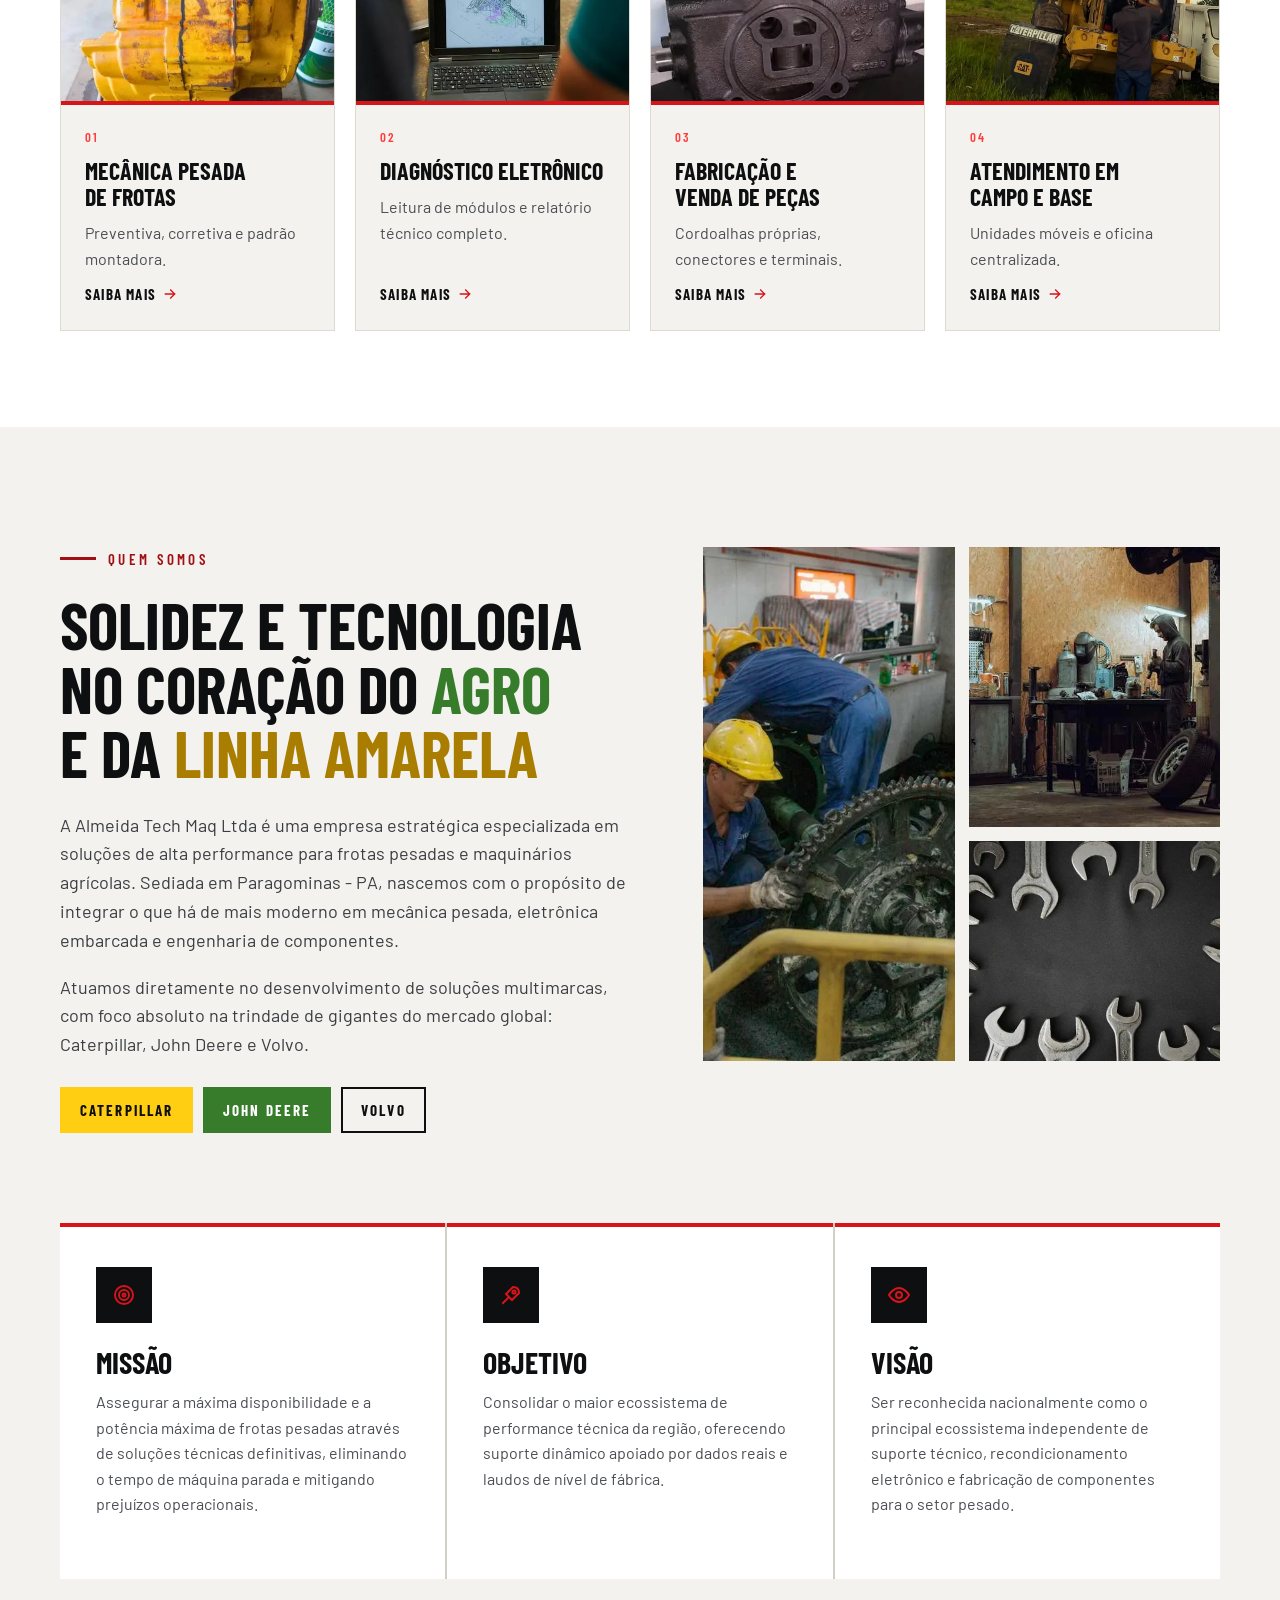
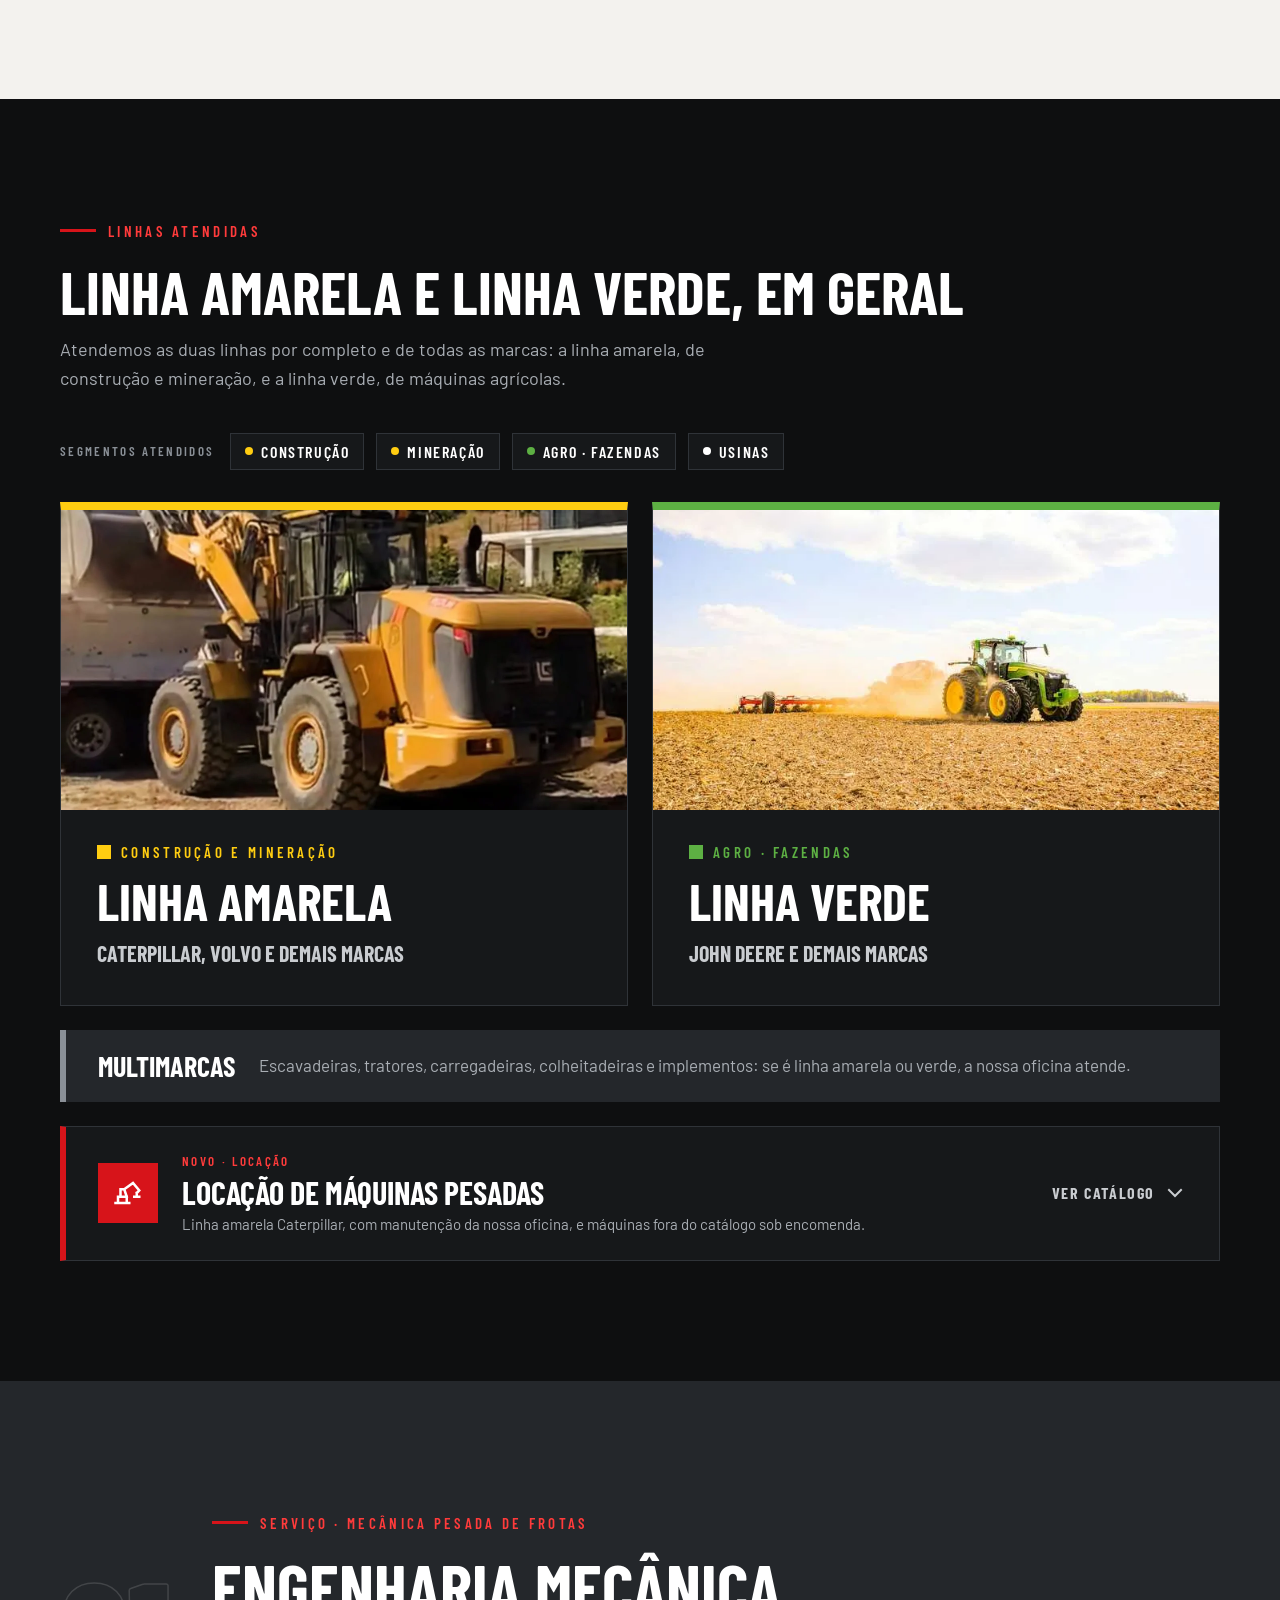
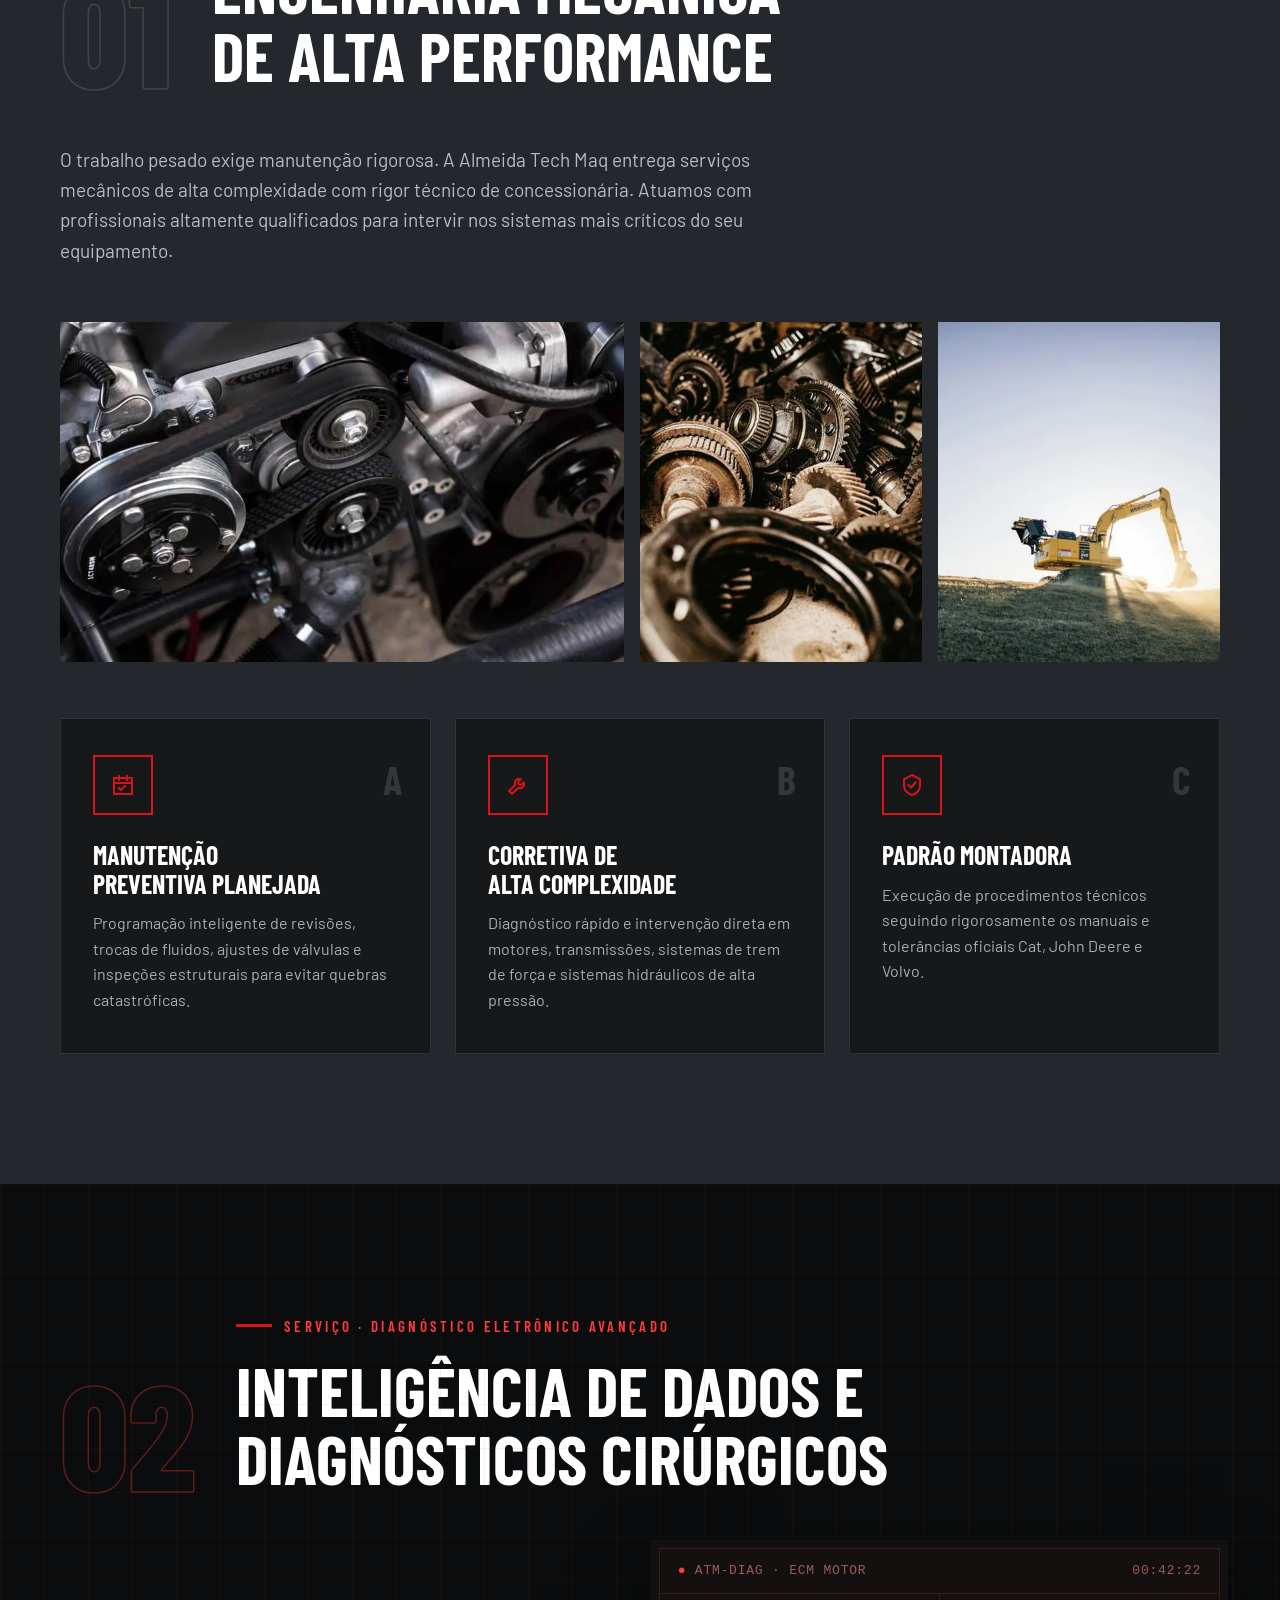
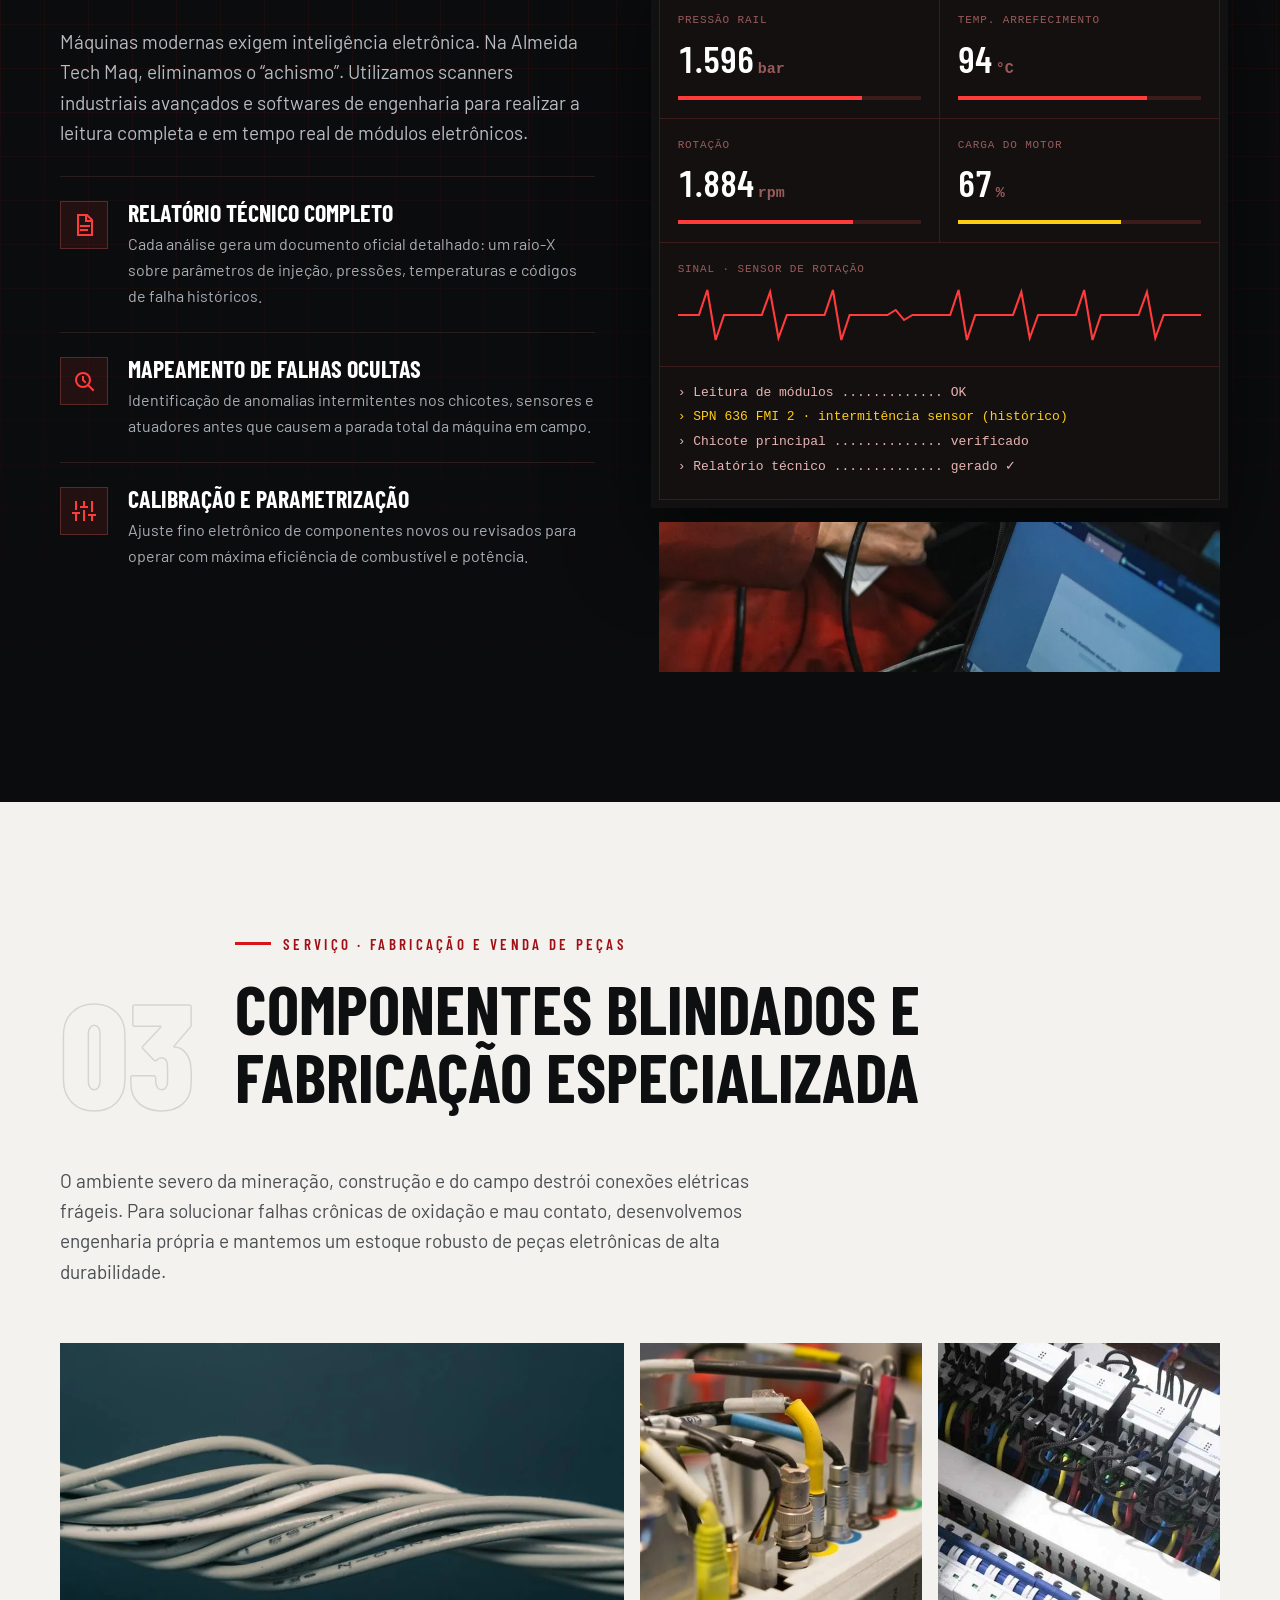
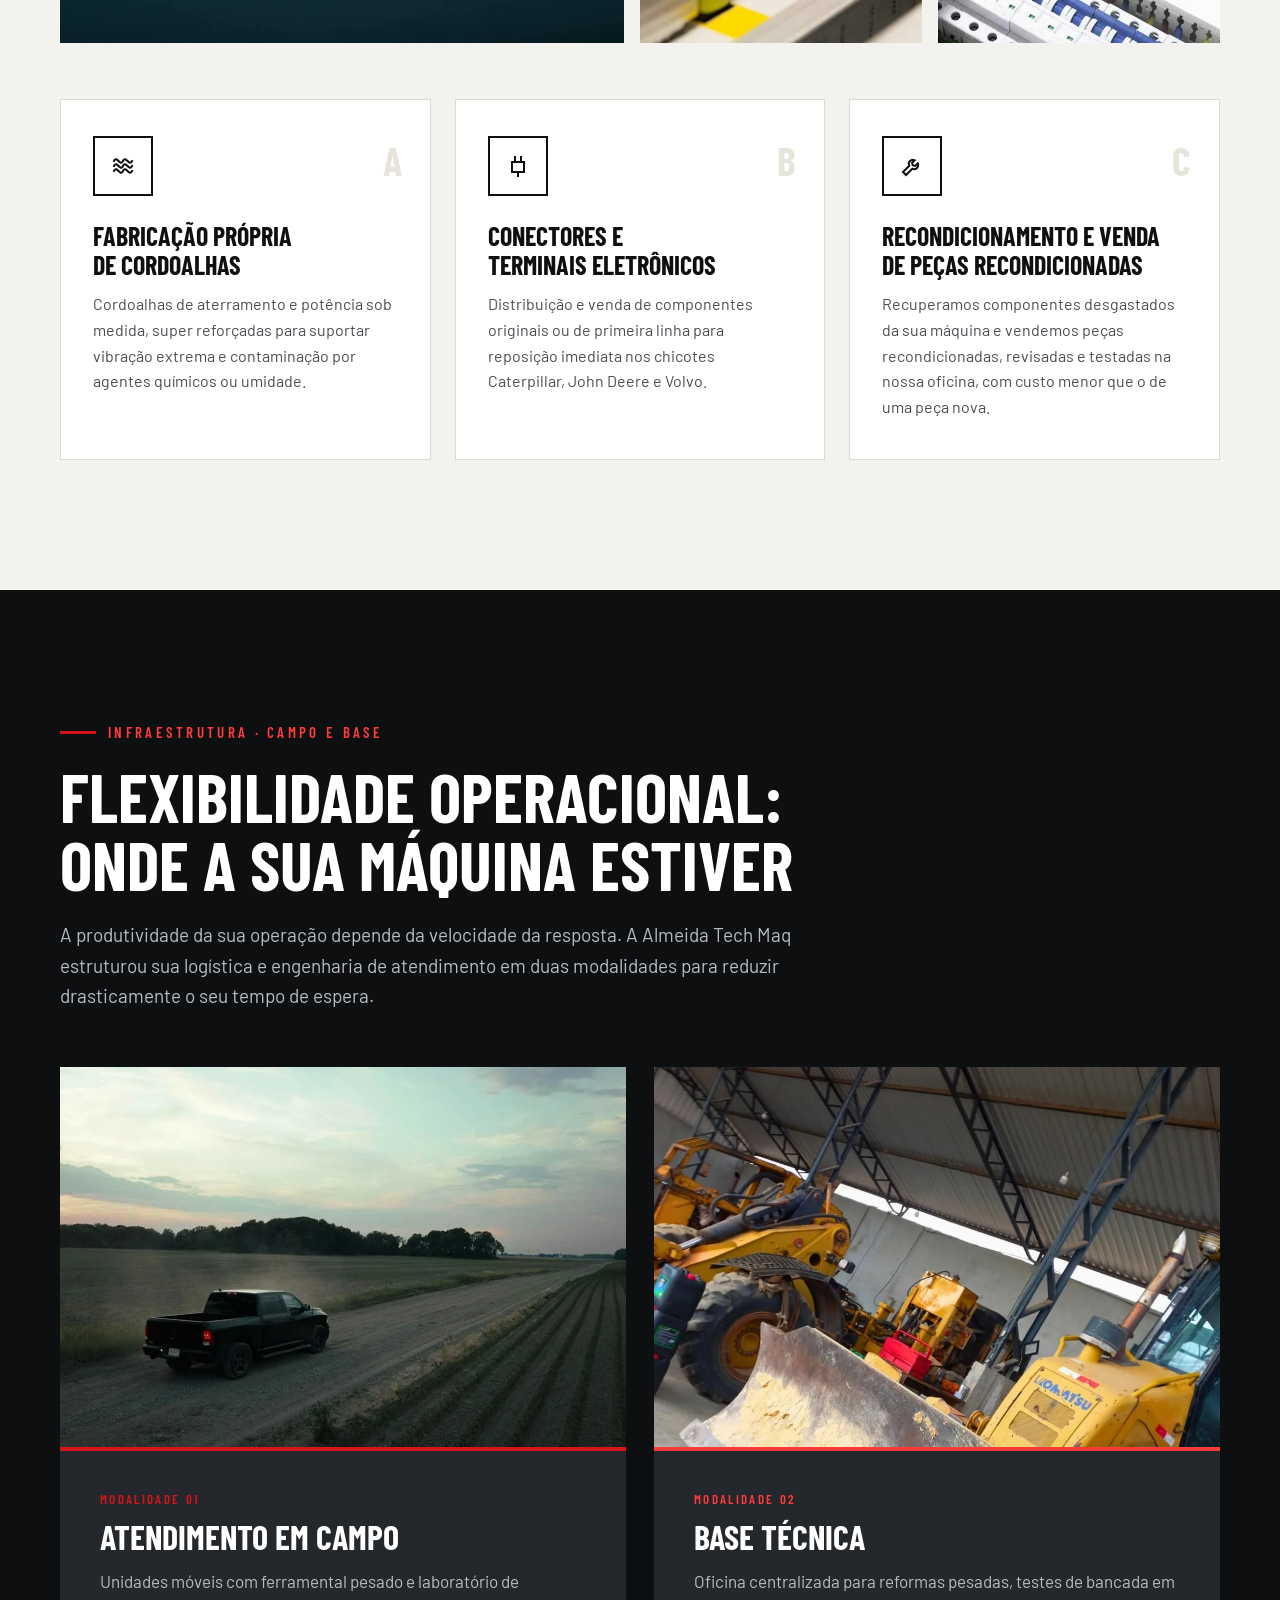
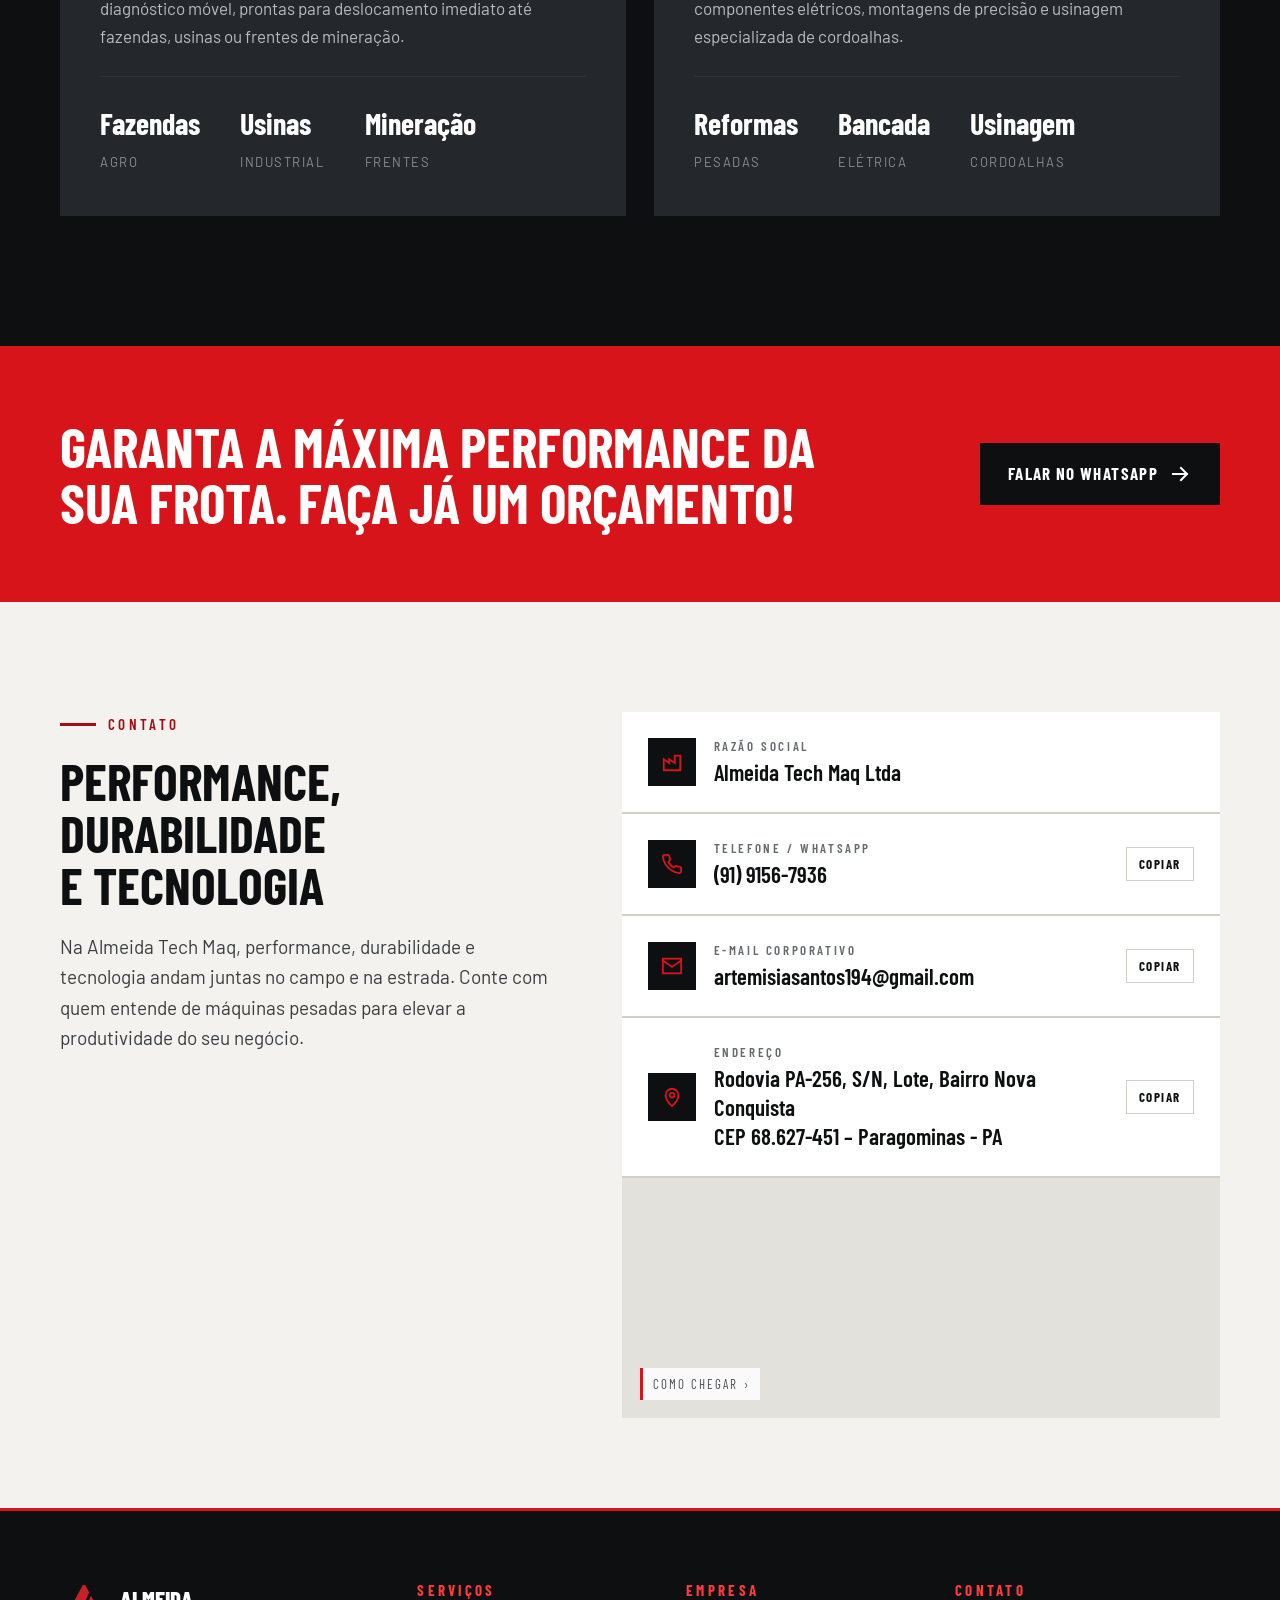
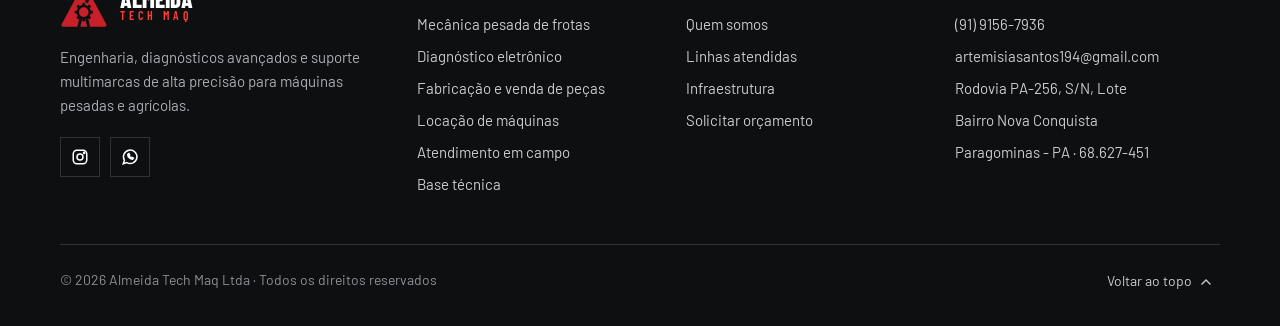
==== commit 518e7630: "Logo da empresa no site e no favicon, fotos reais sem repetição na página inicial" ====
--- a/index.html
+++ b/index.html
@@ -81,7 +81,7 @@
 
 
 <header class="nav" id="nav"><div class="wrap">
-  <a class="logo" href="#inicio" aria-label="Almeida Tech Maq — início"><span class="logo-mark"><svg viewBox="0 0 24 24"><path d="M3 20 L12 4 L21 20"/><path d="M7.5 13h9"/></svg></span><span class="logo-txt">ALMEIDA TECH<small>MAQ</small></span></a>
+  <a class="logo" href="#inicio" aria-label="Almeida Tech Maq — início"><span class="logo-mark"><img src="img/logo-marca.svg" alt="" width="48" height="44"></span><span class="logo-txt">ALMEIDA<small>TECH MAQ</small></span></a>
   <ul class="menu">
     <li><a href="#inicio" data-spy="inicio">Início</a></li>
     <li><a href="#sobre" data-spy="sobre">Quem somos</a></li>
@@ -135,10 +135,10 @@
     <button class="btn btn-dark" data-quote>Solicitar orçamento <svg class="ic"><use href="#i-arrow"/></svg></button>
   </div>
   <div class="sc-grid">
-    <a class="sc reveal" href="#mecanica"><div class="ph"><img src="img/motor-diesel.webp" alt="Motor diesel" width="846" height="510" loading="lazy" decoding="async"></div><div class="in"><span class="label">01</span><h3>Mecânica pesada de frotas</h3><p>Preventiva, corretiva e padrão montadora.</p><span class="more">Saiba mais <svg class="ic"><use href="#i-arrow"/></svg></span></div></a>
-    <a class="sc reveal" href="#diagnostico"><div class="ph"><img src="img/tecnico-com-scanner-de-diagnostico.webp" alt="Técnico com scanner de diagnóstico" width="1120" height="300" loading="lazy" decoding="async"></div><div class="in"><span class="label">02</span><h3>Diagnóstico eletrônico</h3><p>Leitura de módulos e relatório técnico completo.</p><span class="more">Saiba mais <svg class="ic"><use href="#i-arrow"/></svg></span></div></a>
-    <a class="sc reveal" href="#pecas"><div class="ph"><img src="img/cabos-trancados.webp" alt="Cabos trançados" width="1128" height="600" loading="lazy" decoding="async"></div><div class="in"><span class="label">03</span><h3>Fabricação e venda de peças</h3><p>Cordoalhas próprias, conectores e terminais.</p><span class="more">Saiba mais <svg class="ic"><use href="#i-arrow"/></svg></span></div></a>
-    <a class="sc reveal" href="#infra"><div class="ph"><img src="img/caminhonete-em-estrada-de-fazenda.webp" alt="Caminhonete em estrada de fazenda" width="1132" height="760" loading="lazy" decoding="async"></div><div class="in"><span class="label">04</span><h3>Atendimento em campo e base</h3><p>Unidades móveis e oficina centralizada.</p><span class="more">Saiba mais <svg class="ic"><use href="#i-arrow"/></svg></span></div></a>
+    <a class="sc reveal" href="#mecanica"><div class="ph"><img src="img/transmissao-em-reparo.webp" alt="Transmissão de máquina pesada em reparo na oficina" width="482" height="315" loading="lazy" decoding="async"></div><div class="in"><span class="label">01</span><h3>Mecânica pesada de frotas</h3><p>Preventiva, corretiva e padrão montadora.</p><span class="more">Saiba mais <svg class="ic"><use href="#i-arrow"/></svg></span></div></a>
+    <a class="sc reveal" href="#diagnostico"><div class="ph"><img src="img/tecnico-com-notebook.webp" alt="Técnico com notebook de diagnóstico" width="526" height="560" loading="lazy" decoding="async"></div><div class="in"><span class="label">02</span><h3>Diagnóstico eletrônico</h3><p>Leitura de módulos e relatório técnico completo.</p><span class="more">Saiba mais <svg class="ic"><use href="#i-arrow"/></svg></span></div></a>
+    <a class="sc reveal" href="#pecas"><div class="ph"><img src="img/secao-de-valvula-da-lanca.webp" alt="Seção de válvula da lança, peça original" width="404" height="258" loading="lazy" decoding="async"></div><div class="in"><span class="label">03</span><h3>Fabricação e venda de peças</h3><p>Cordoalhas próprias, conectores e terminais.</p><span class="more">Saiba mais <svg class="ic"><use href="#i-arrow"/></svg></span></div></a>
+    <a class="sc reveal" href="#infra"><div class="ph"><img src="img/mecanico-em-campo-caterpillar.webp" alt="Mecânico atendendo máquina Caterpillar em campo" width="480" height="314" loading="lazy" decoding="async"></div><div class="in"><span class="label">04</span><h3>Atendimento em campo e base</h3><p>Unidades móveis e oficina centralizada.</p><span class="more">Saiba mais <svg class="ic"><use href="#i-arrow"/></svg></span></div></a>
   </div>
 </div></section>
 
@@ -154,7 +154,7 @@
     </div>
     <div class="photos reveal">
       <figure><img src="img/equipe-tecnica-em-manutencao.webp" alt="Equipe técnica em manutenção" width="394" height="771" loading="lazy" decoding="async"></figure>
-      <figure><img src="img/tecnico-com-notebook.webp" alt="Técnico com notebook" width="526" height="560" loading="lazy" decoding="async"></figure>
+      <figure><img src="img/oficina.webp" alt="Oficina" width="707" height="475" loading="lazy" decoding="async"></figure>
       <figure><img src="img/ferramental.webp" alt="Ferramental" width="526" height="440" loading="lazy" decoding="async"></figure>
     </div>
   </div>
@@ -178,7 +178,7 @@
     <button class="chip"  data-line="all" aria-pressed="false"><i></i>Usinas</button>
   </div>
   <div class="lines" id="lines">
-    <article class="line reveal" data-id="cat" ><div class="ph"><img src="img/escavadeira-amarela-em-terreno-de-pedra.webp" alt="Escavadeira amarela em terreno de pedra" width="566" height="300" loading="lazy" decoding="async"></div><div class="in"><span class="tag">Construção e mineração</span><h3>Linha Amarela</h3><span class="seg">Caterpillar, Volvo e demais marcas</span></div></article>
+    <article class="line reveal" data-id="cat" ><div class="ph"><img src="img/pa-carregadeira-carregando-caminhao.webp" alt="Pá carregadeira carregando caminhão em obra" width="1132" height="600" loading="lazy" decoding="async"></div><div class="in"><span class="tag">Construção e mineração</span><h3>Linha Amarela</h3><span class="seg">Caterpillar, Volvo e demais marcas</span></div></article>
     <article class="line reveal" data-id="deere" ><div class="ph"><img src="img/trator-verde-arando-o-campo.webp" alt="Trator verde arando o campo" width="707" height="375" loading="lazy" decoding="async"></div><div class="in"><span class="tag">Agro · Fazendas</span><h3>Linha Verde</h3><span class="seg">John Deere e demais marcas</span></div></article>
   </div>
   <div class="multi reveal"><h3>Multimarcas</h3><p>Escavadeiras, tratores, carregadeiras, colheitadeiras e implementos: se é linha amarela ou verde, a nossa oficina atende.</p></div>
@@ -190,10 +190,9 @@
     </summary>
     <div class="loc-body">
       <div class="loc-cats">
-        <a href="catalogo.html?cat=escavadeiras#catalogo"><img src="img/escavadeira-amarela-em-terreno-de-pedra.webp" alt="" width="1128" height="600" loading="lazy" decoding="async"><span>Escavadeiras</span></a>
-        <a href="catalogo.html?cat=tratores-esteira#catalogo"><img src="img/escavadeira-em-operacao.webp" alt="" width="1128" height="600" loading="lazy" decoding="async"><span>Tratores de esteira</span></a>
-        <a href="catalogo.html?cat=carregadeiras#catalogo"><img src="img/silhueta-de-escavadeira-no-por-do-sol.webp" alt="" width="1440" height="1030" loading="lazy" decoding="async"><span>Pás carregadeiras</span></a>
-        <a href="catalogo.html#portfolio"><img src="img/caminhonete-em-estrada-de-fazenda.webp" alt="" width="1128" height="600" loading="lazy" decoding="async"><span>Obras realizadas</span></a>
+        <a href="catalogo.html?cat=escavadeiras#catalogo"><img src="img/escavadeira-amarela-em-terreno-de-pedra.webp" alt="" width="566" height="300" loading="lazy" decoding="async"><span>Escavadeiras</span></a>
+        <a href="catalogo.html?cat=carregadeiras#catalogo"><img src="img/pa-carregadeira-caterpillar.webp" alt="" width="400" height="300" loading="lazy" decoding="async"><span>Pás carregadeiras</span></a>
+        <a href="catalogo.html#portfolio"><img src="img/pa-carregadeira-no-patio.webp" alt="" width="360" height="270" loading="lazy" decoding="async"><span>Obras realizadas</span></a>
       </div>
       <div class="loc-ctas">
         <a class="btn btn-red" href="catalogo.html#catalogo">Catálogo completo <svg class="ic"><use href="#i-arrow"/></svg></a>
@@ -270,7 +269,7 @@
   <p class="intro">A produtividade da sua operação depende da velocidade da resposta. A Almeida Tech Maq estruturou sua logística e engenharia de atendimento em duas modalidades para reduzir drasticamente o seu tempo de espera.</p>
   <div class="cols">
     <div class="col col--red reveal"><div class="ph"><img src="img/caminhonete-em-estrada-de-fazenda.webp" alt="Caminhonete em estrada de fazenda" width="1132" height="760" loading="lazy" decoding="async"></div><div class="in"><span class="label">Modalidade 01</span><h3>Atendimento em campo</h3><p>Unidades móveis com ferramental pesado e laboratório de diagnóstico móvel, prontas para deslocamento imediato até fazendas, usinas ou frentes de mineração.</p><div class="stats"><div><b>Fazendas</b><span>Agro</span></div><div><b>Usinas</b><span>Industrial</span></div><div><b>Mineração</b><span>Frentes</span></div></div></div></div>
-    <div class="col col--red-light reveal"><div class="ph"><img src="img/oficina.webp" alt="Oficina" width="707" height="475" loading="lazy" decoding="async"></div><div class="in"><span class="label">Modalidade 02</span><h3>Base técnica</h3><p>Oficina centralizada para reformas pesadas, testes de bancada em componentes elétricos, montagens de precisão e usinagem especializada de cordoalhas.</p><div class="stats"><div><b>Reformas</b><span>Pesadas</span></div><div><b>Bancada</b><span>Elétrica</span></div><div><b>Usinagem</b><span>Cordoalhas</span></div></div></div></div>
+    <div class="col col--red-light reveal"><div class="ph"><img src="img/base-tecnica-oficina.webp" alt="Máquinas em manutenção no galpão da base técnica" width="1132" height="707" loading="lazy" decoding="async"></div><div class="in"><span class="label">Modalidade 02</span><h3>Base técnica</h3><p>Oficina centralizada para reformas pesadas, testes de bancada em componentes elétricos, montagens de precisão e usinagem especializada de cordoalhas.</p><div class="stats"><div><b>Reformas</b><span>Pesadas</span></div><div><b>Bancada</b><span>Elétrica</span></div><div><b>Usinagem</b><span>Cordoalhas</span></div></div></div></div>
   </div>
 </div></section>
 
@@ -296,7 +295,7 @@
 
 <footer><div class="wrap">
   <div class="f-cols">
-    <div><a class="logo" href="#inicio"><span class="logo-mark"><svg viewBox="0 0 24 24"><path d="M3 20 L12 4 L21 20"/><path d="M7.5 13h9"/></svg></span><span class="logo-txt">ALMEIDA TECH<small>MAQ</small></span></a>
+    <div><a class="logo" href="#inicio"><span class="logo-mark"><img src="img/logo-marca.svg" alt="" width="48" height="44"></span><span class="logo-txt">ALMEIDA<small>TECH MAQ</small></span></a>
       <p>Engenharia, diagnósticos avançados e suporte multimarcas de alta precisão para máquinas pesadas e agrícolas.</p>
       <div class="soc"><a href="https://www.instagram.com/almeidatechmaq/" target="_blank" rel="noopener" aria-label="Instagram"><svg class="ic"><use href="#i-ig"/></svg></a><a href="https://wa.me/559191567936?text=Ol%C3%A1%2C%20Almeida%20Tech%20Maq%21%20Vim%20pelo%20site%20e%20gostaria%20de%20mais%20informa%C3%A7%C3%B5es." target="_blank" rel="noopener" aria-label="WhatsApp"><svg class="ic"><use href="#i-wa"/></svg></a></div></div>
     <div><h4>Serviços</h4><ul><li><a href="#mecanica">Mecânica pesada de frotas</a></li><li><a href="#diagnostico">Diagnóstico eletrônico</a></li><li><a href="#pecas">Fabricação e venda de peças</a></li><li><a href="catalogo.html">Locação de máquinas</a></li><li><a href="#infra">Atendimento em campo</a></li><li><a href="#infra">Base técnica</a></li></ul></div>
--- a/styles.css
+++ b/styles.css
@@ -44,8 +44,8 @@
 header.nav.solid{background:rgba(14,15,16,.96);box-shadow:0 8px 30px rgba(0,0,0,.35);backdrop-filter:blur(8px)}
 .nav .wrap{display:flex;align-items:center;justify-content:space-between;height:80px;gap:24px}
 .logo{display:flex;align-items:center;gap:12px;text-decoration:none}
-.logo-mark{width:44px;height:44px;background:var(--red);display:grid;place-items:center;border-bottom-right-radius:14px}
-.logo-mark svg{width:26px;height:26px;stroke:#fff;stroke-width:2.6;fill:none}
+.logo-mark{width:48px;height:44px;display:grid;place-items:center}
+.logo-mark img{width:100%;height:100%;display:block}
 .logo-txt{font-family:var(--head);font-weight:800;font-size:23px;line-height:.92}
 .logo-txt small{display:block;font-size:12px;font-weight:600;letter-spacing:.34em;color:var(--red-light)}
 .menu{display:flex;gap:26px;list-style:none;margin:0;padding:0;align-items:center}
@@ -348,7 +348,7 @@
 .loc summary:hover .loc-more{color:#fff}
 .loc-body{padding:0 32px 32px;animation:locIn .35s ease-out}
 @keyframes locIn{from{opacity:0;transform:translateY(-8px)}}
-.loc-cats{display:grid;grid-template-columns:repeat(4,1fr);gap:16px}
+.loc-cats{display:grid;grid-template-columns:repeat(3,1fr);gap:16px}
 .loc-cats a{position:relative;aspect-ratio:4/3;overflow:hidden;text-decoration:none;border:1px solid var(--line)}
 .loc-cats img{width:100%;height:100%;object-fit:cover;transition:transform .5s}
 .loc-cats a:hover img{transform:scale(1.06)}
@@ -404,6 +404,7 @@
 .obra li{font-size:12px;letter-spacing:.1em;text-transform:uppercase;border:1px solid var(--line);padding:4px 8px;color:var(--on-dark)}
 @media (max-width:1060px){
   .loc-cats{grid-template-columns:1fr 1fr}
+  .loc-cats a:last-child{grid-column:1/-1;aspect-ratio:16/7}
   .maq-grid{grid-template-columns:1fr 1fr}
   .passos ol{grid-template-columns:1fr 1fr}
   .port-grid,.obra{grid-template-columns:1fr}
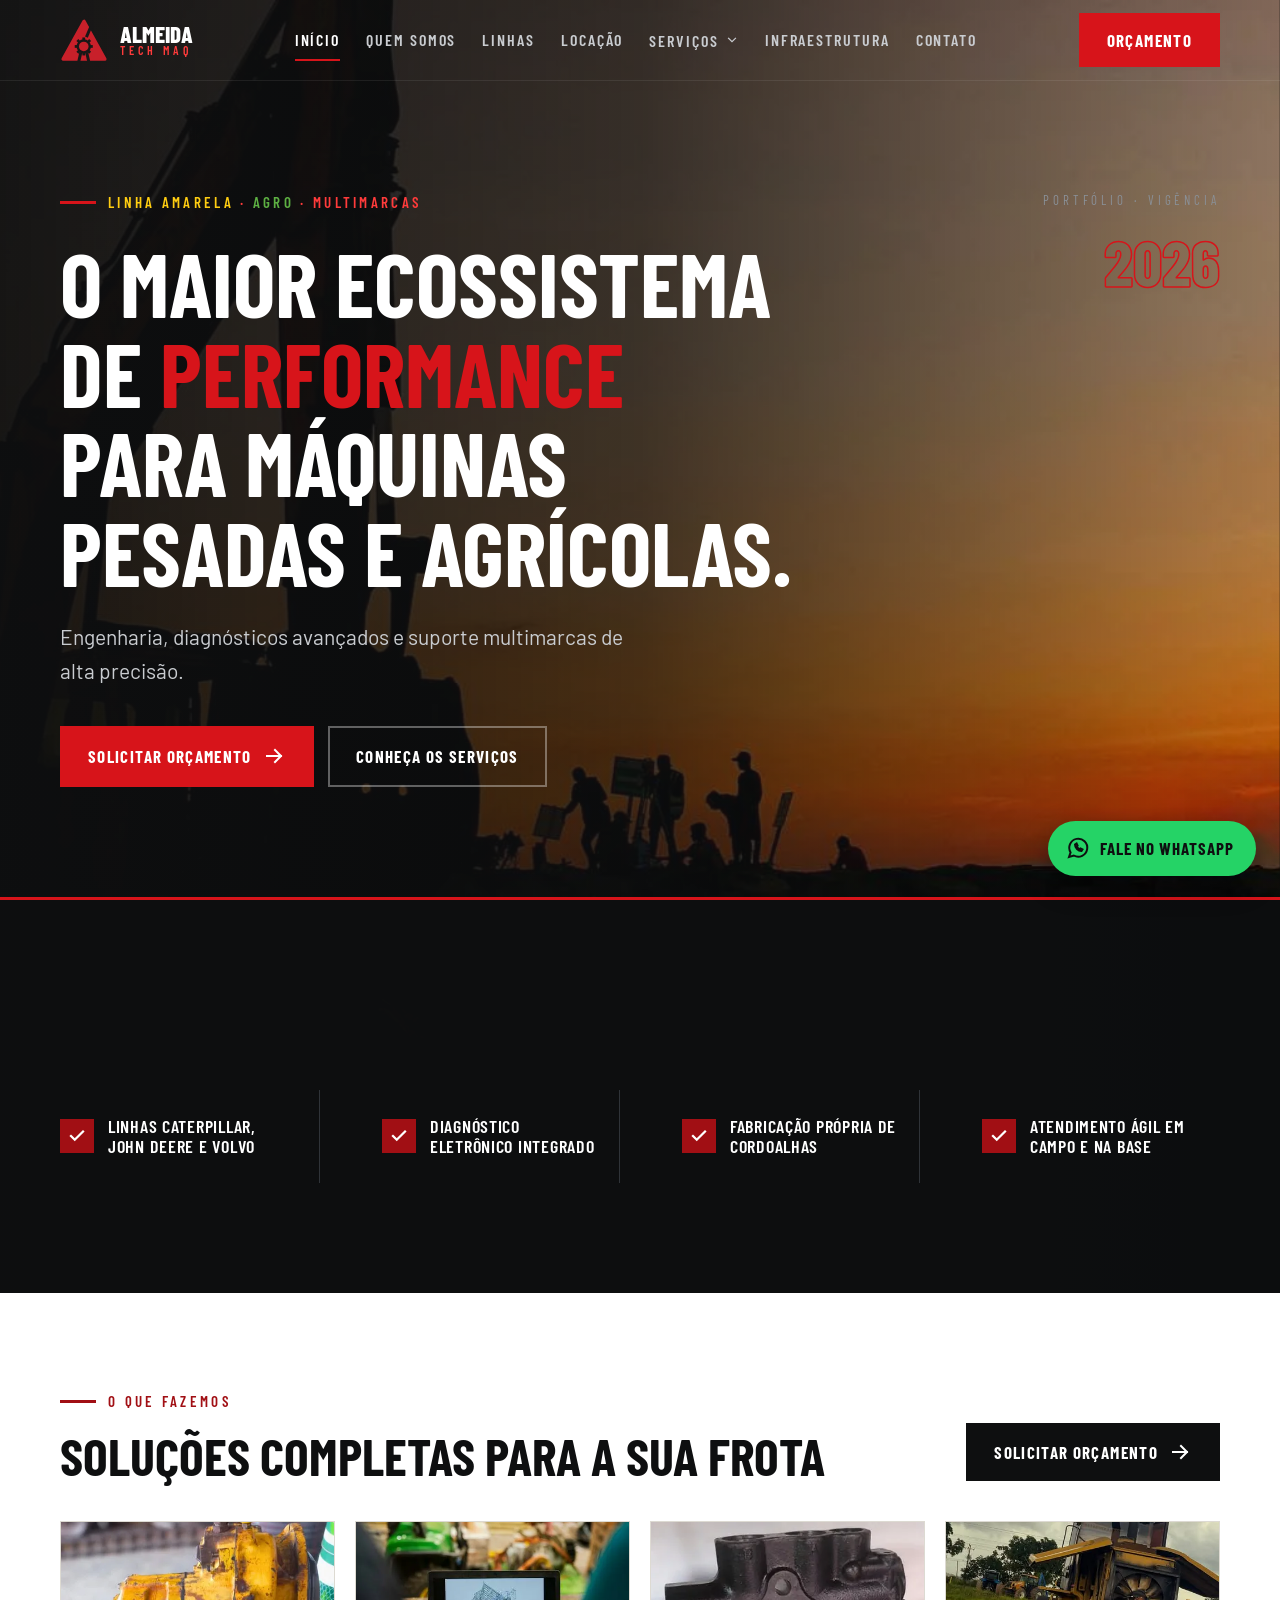
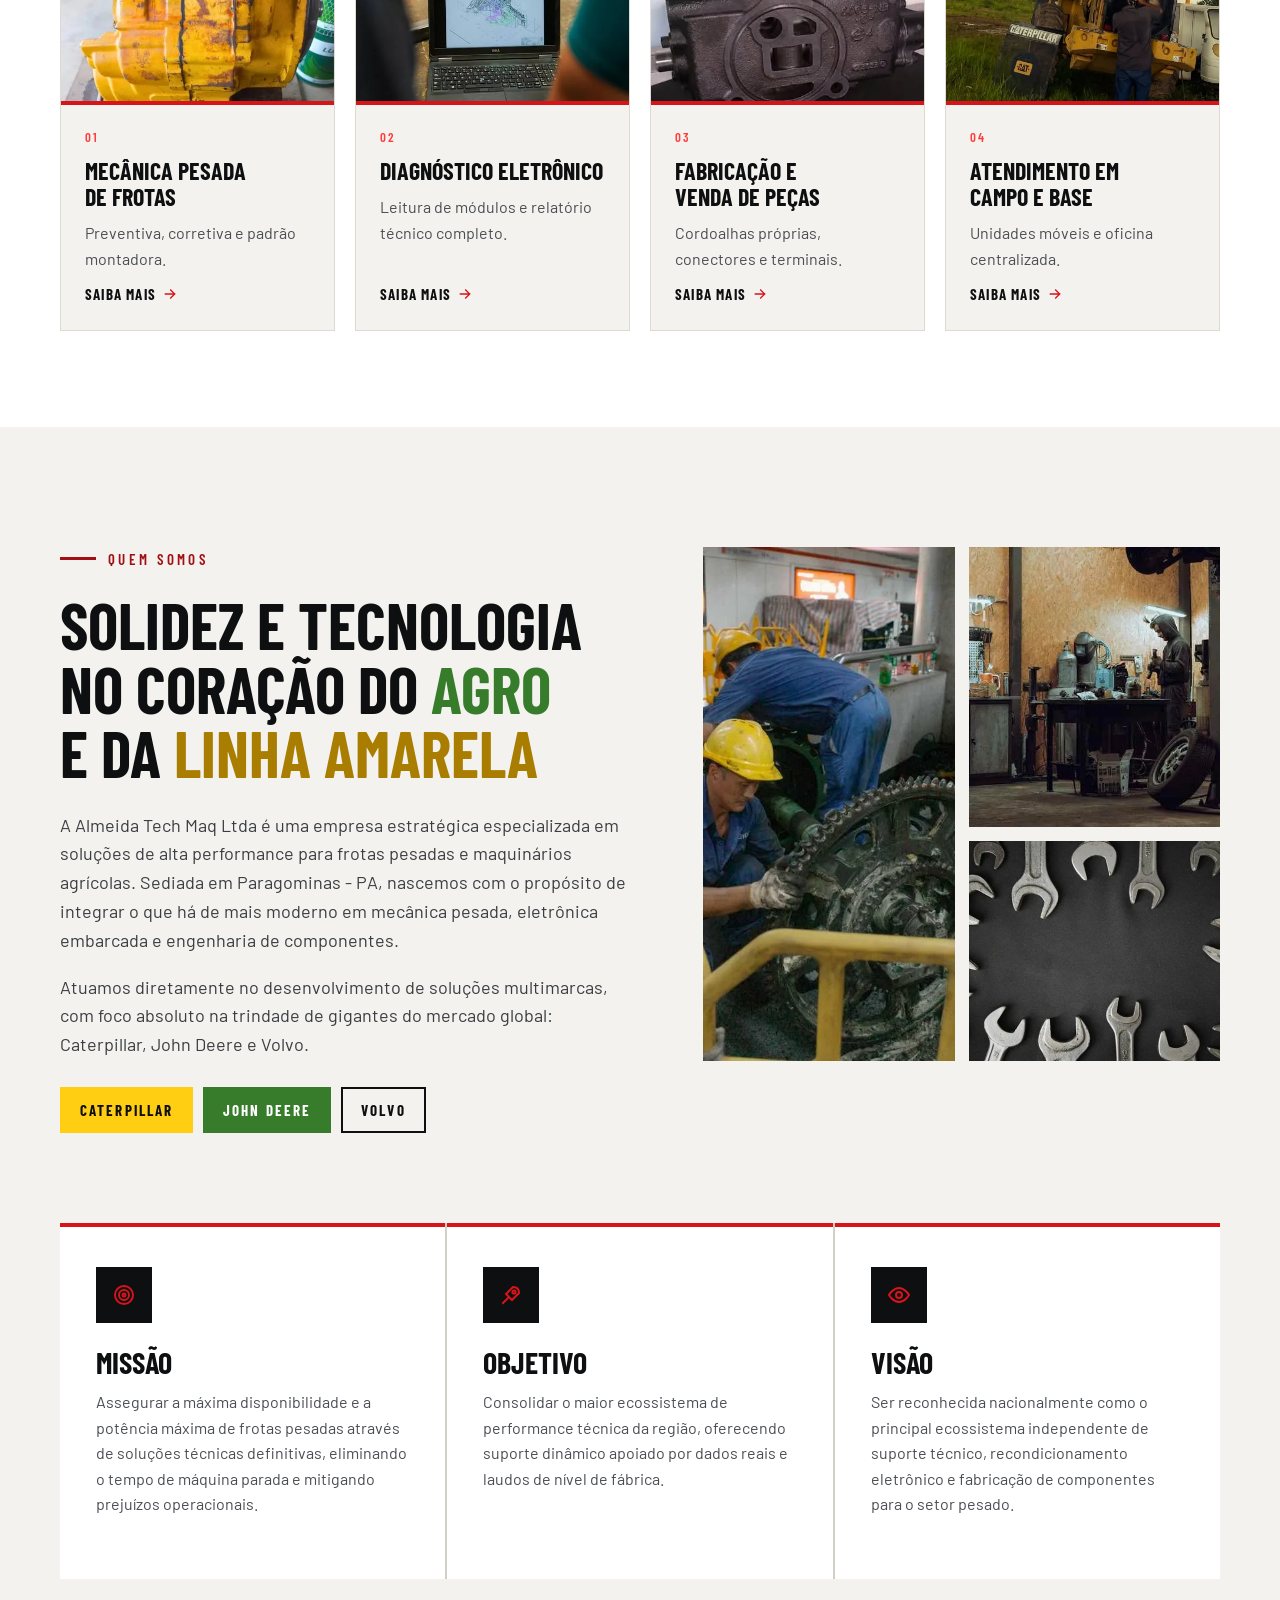
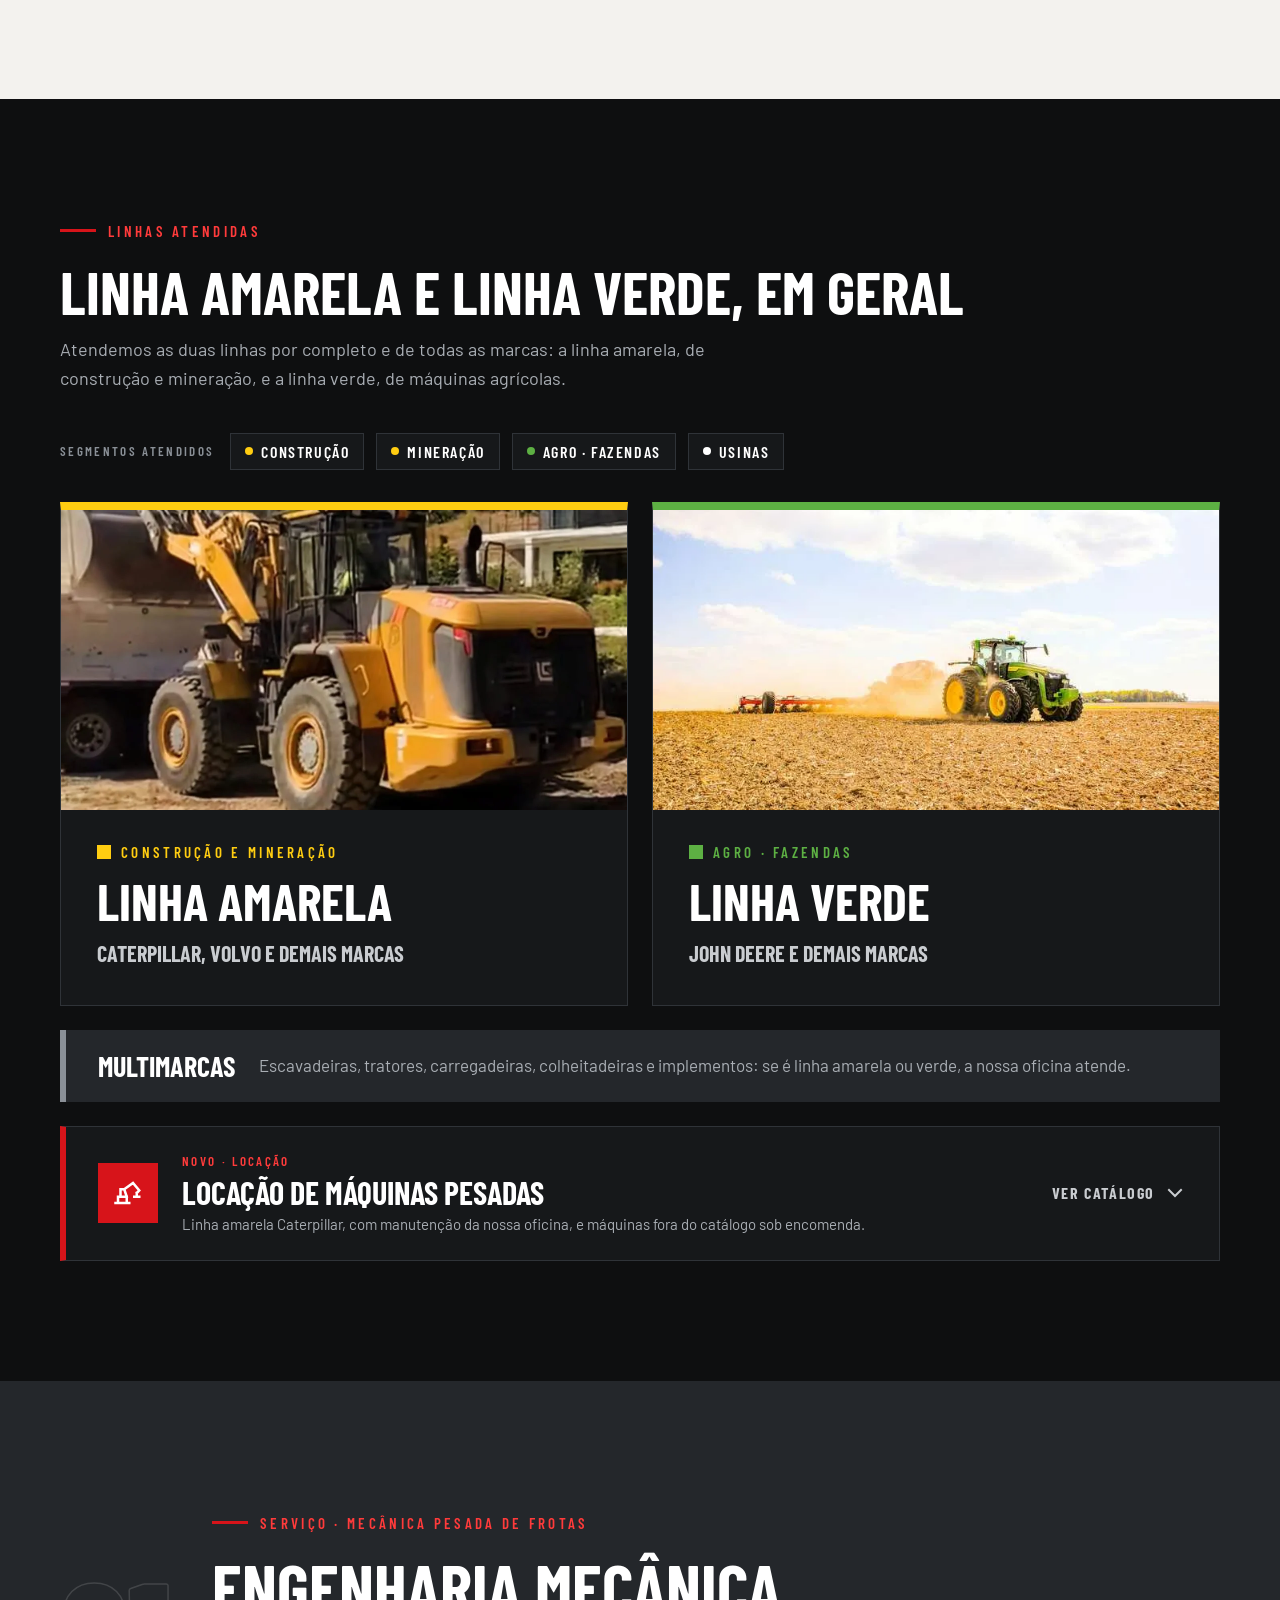
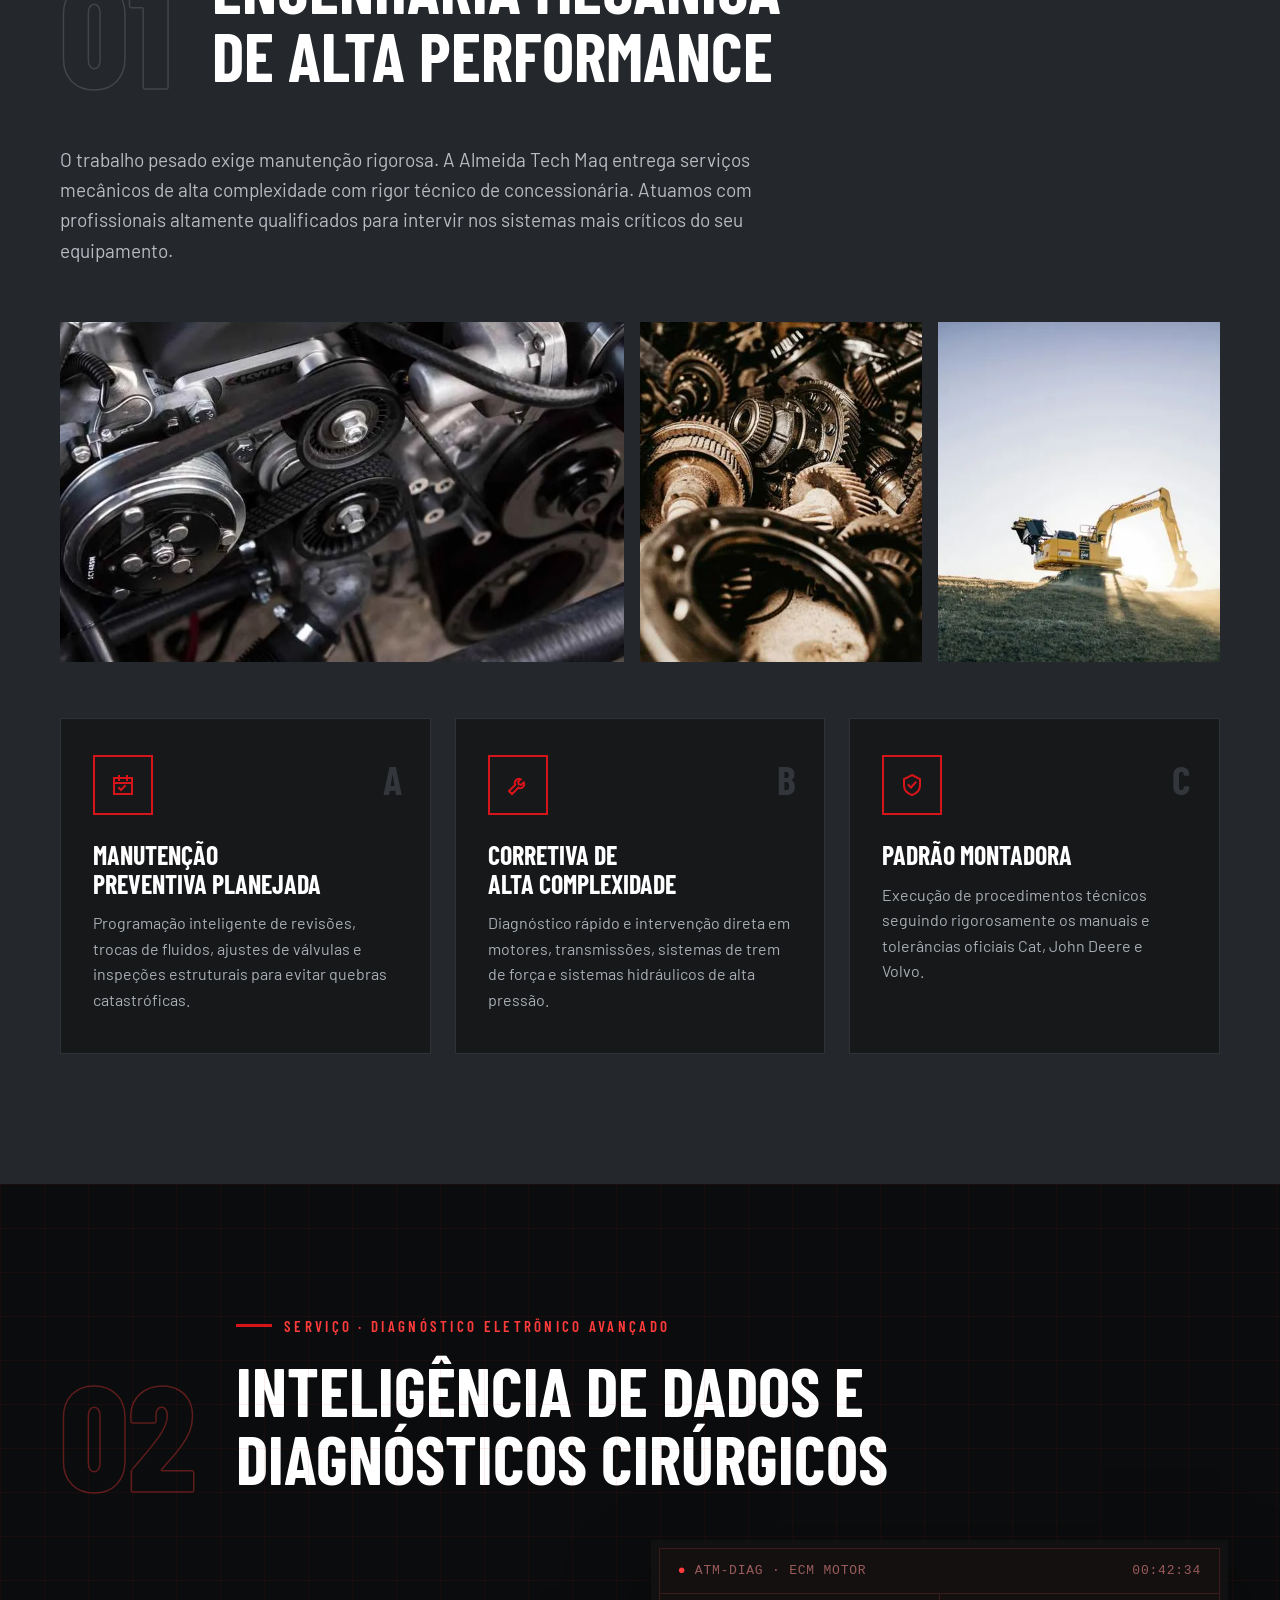
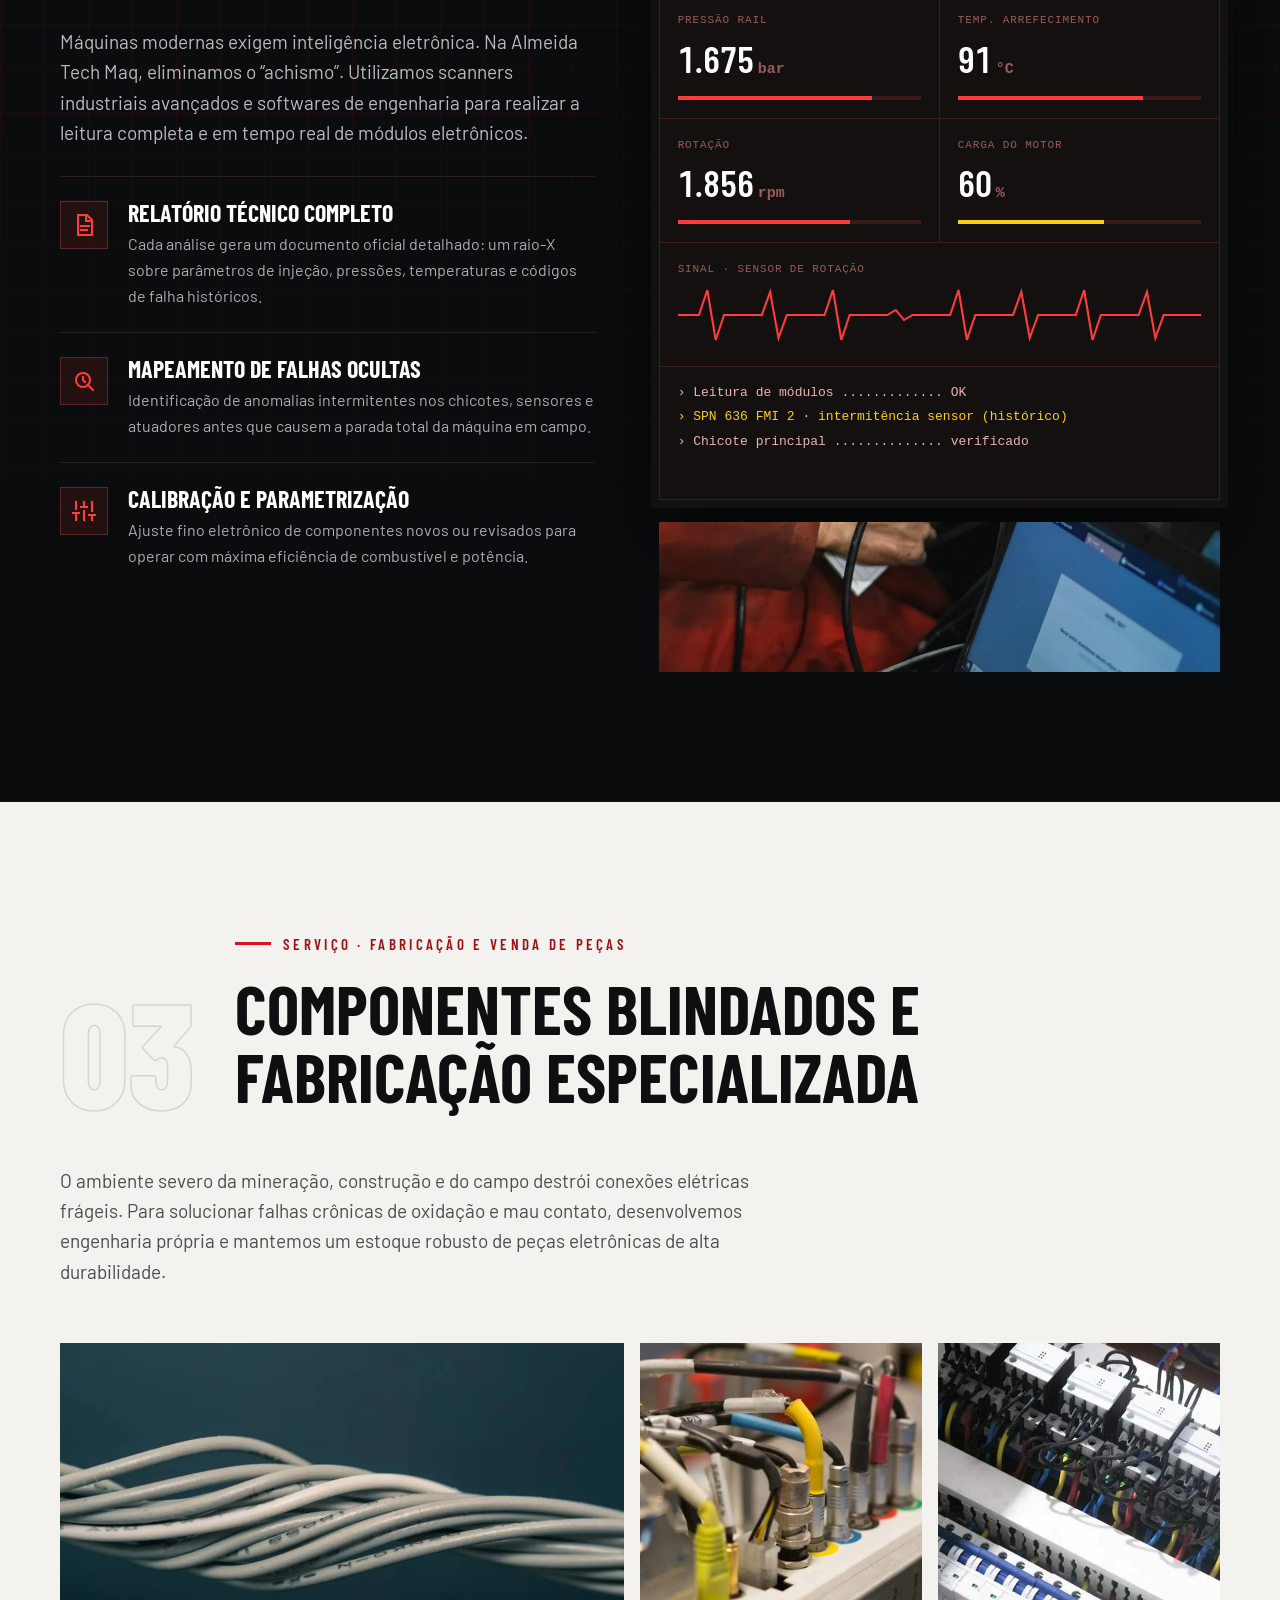
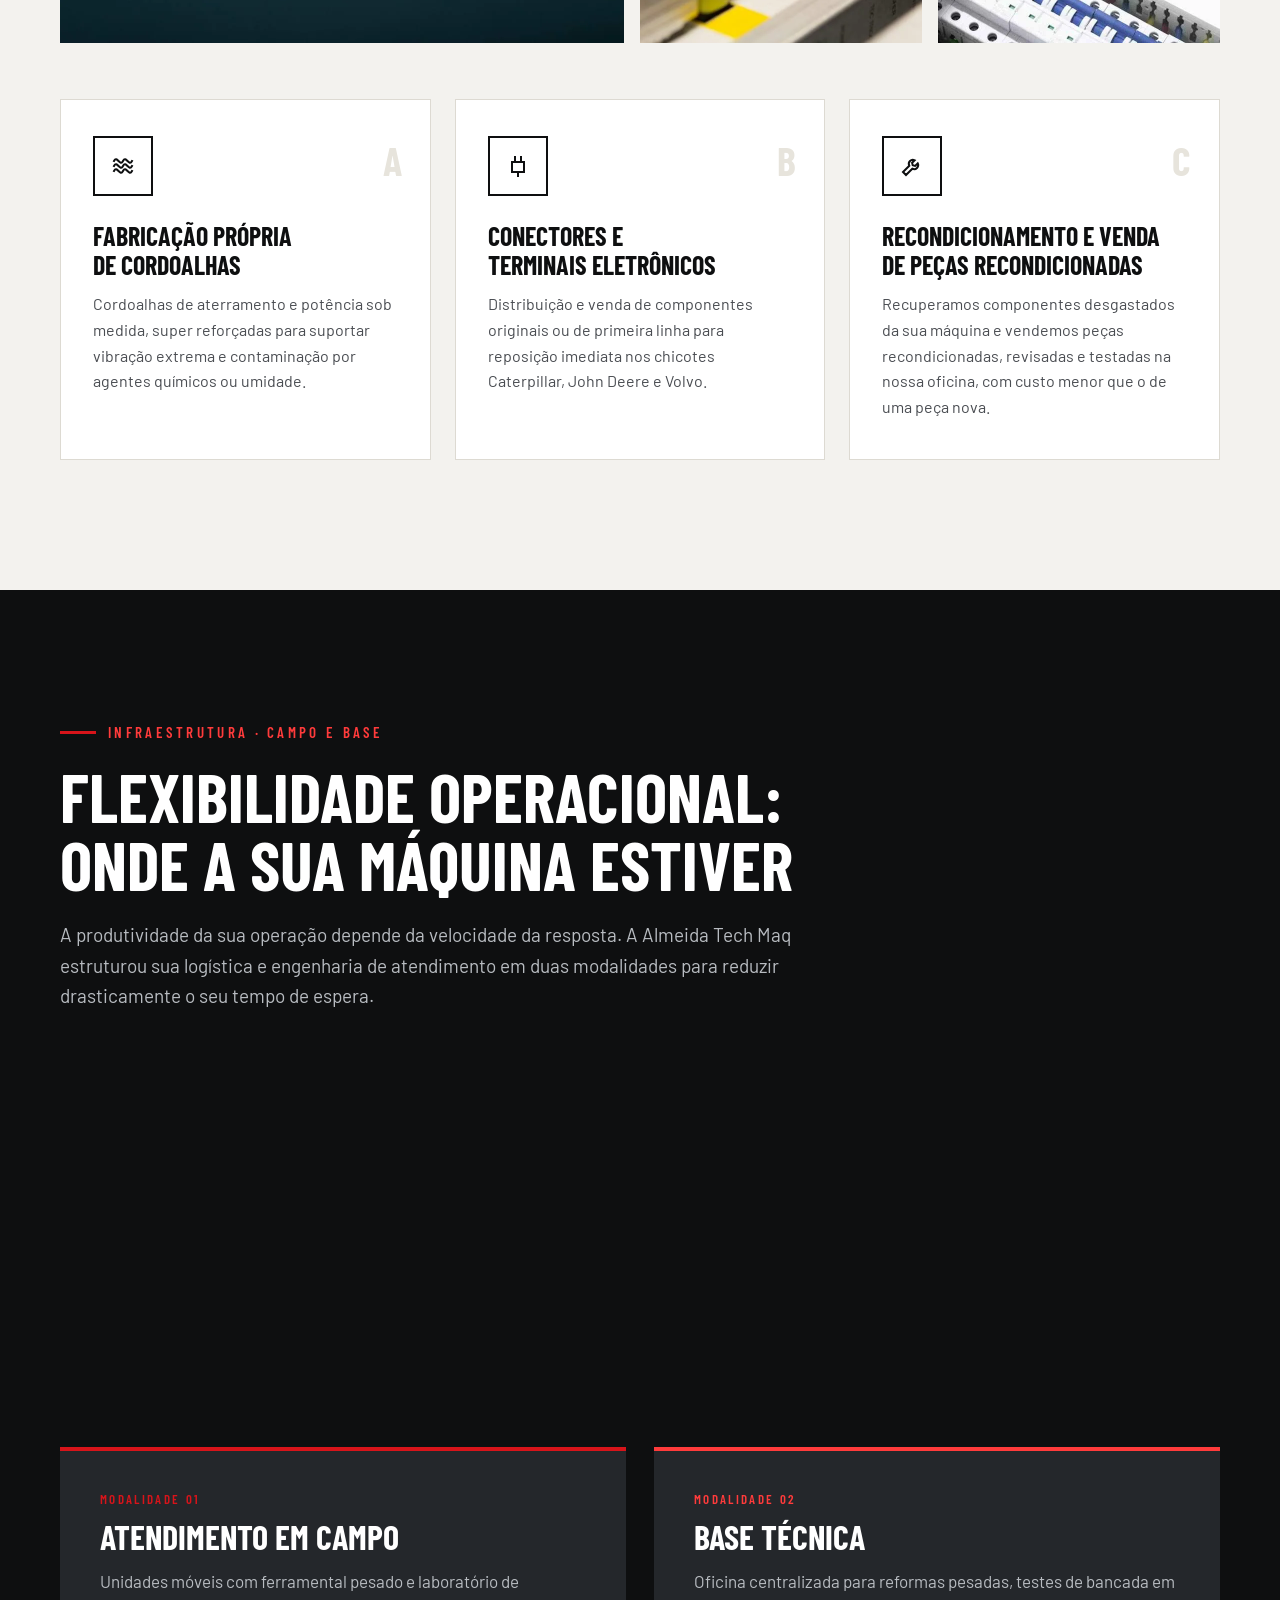
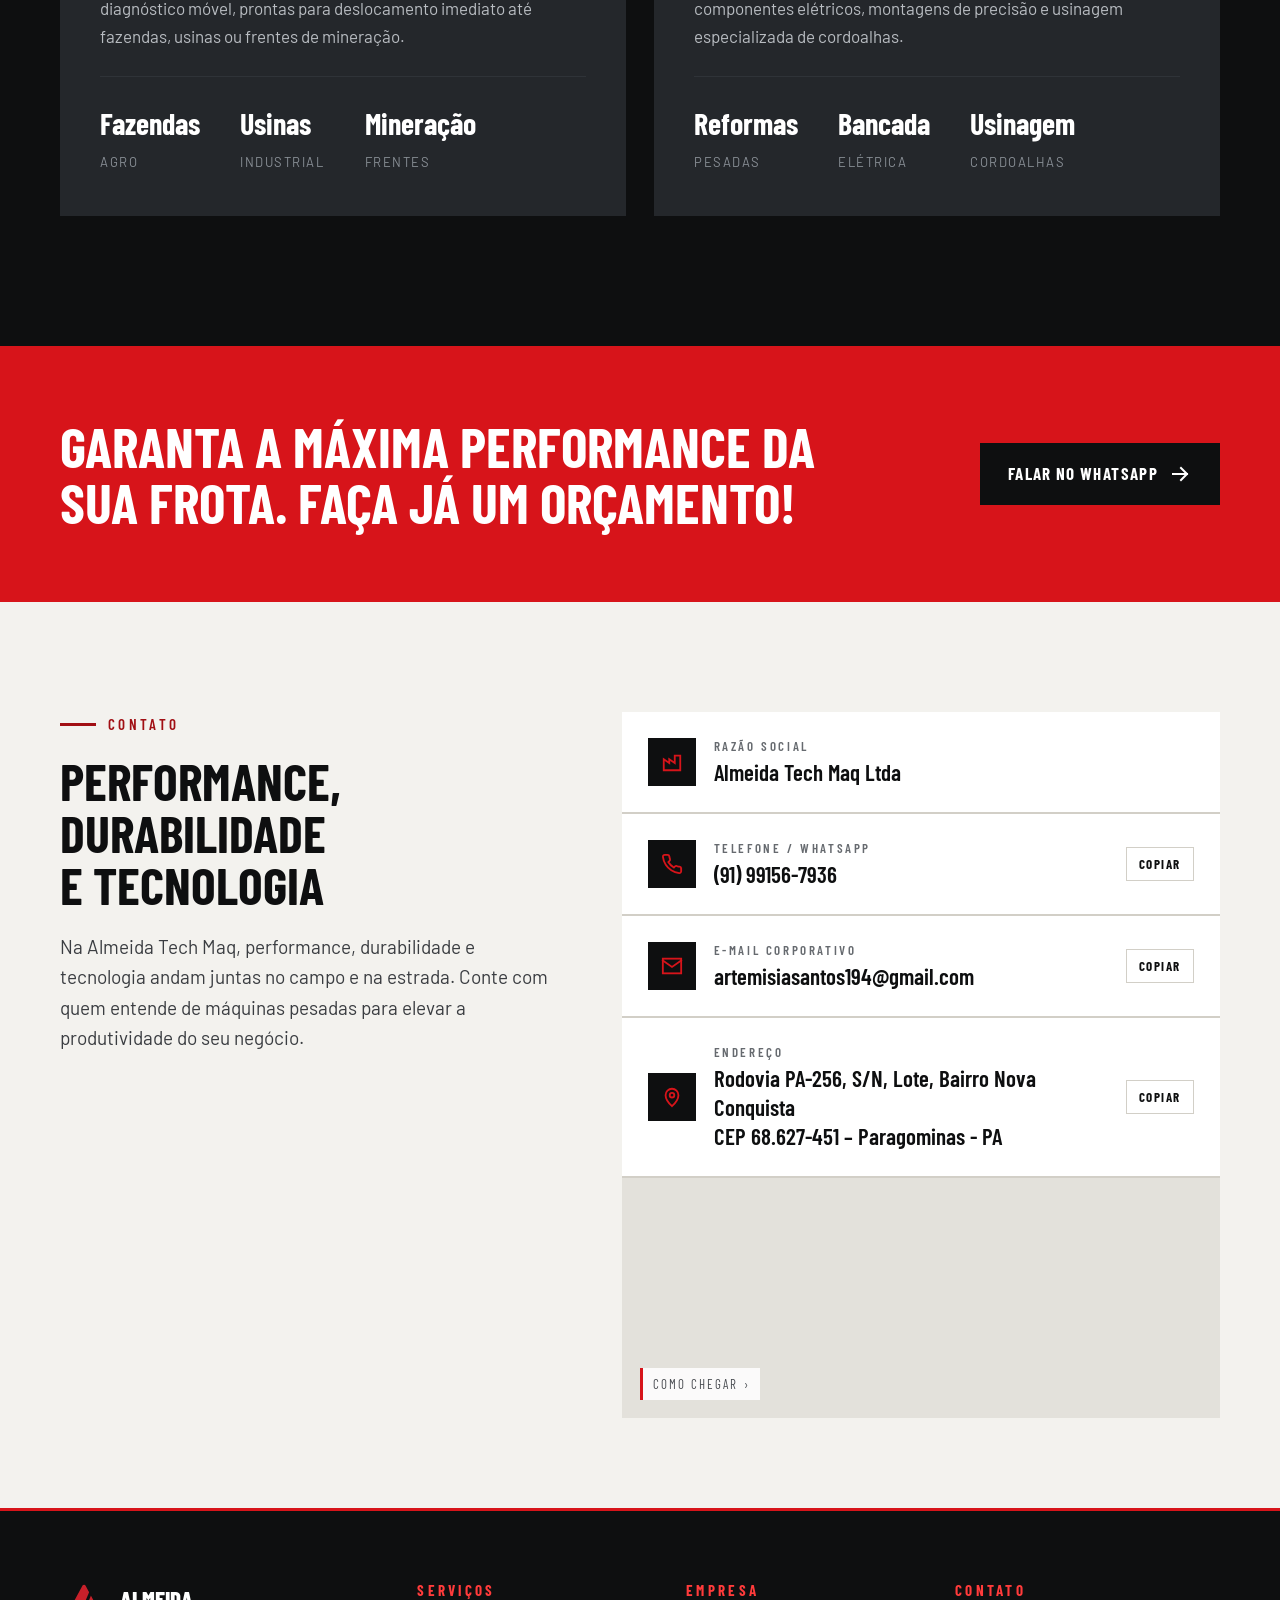
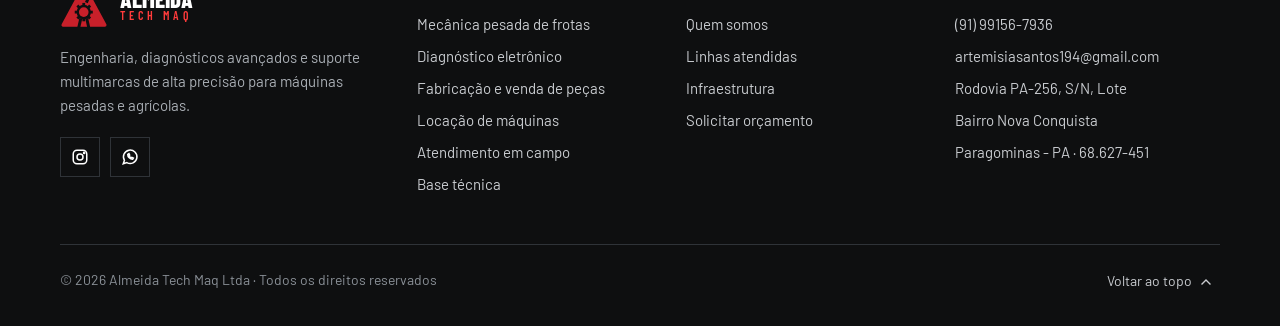
==== commit 4ea6a5ca: "Corrige o número do WhatsApp para (91) 99156-7936" ====
--- a/index.html
+++ b/index.html
@@ -29,7 +29,7 @@
     "description": "Mecânica pesada, diagnóstico eletrônico e fabricação de cordoalhas para máquinas pesadas e agrícolas Caterpillar, John Deere e Volvo.",
     "image": "https://leonhard21.github.io/almeida-techmaq/img/og-image.jpg",
     "logo": "https://leonhard21.github.io/almeida-techmaq/img/apple-touch-icon.png",
-    "telephone": "+55 91 9156-7936",
+    "telephone": "+55 91 99156-7936",
     "email": "artemisiasantos194@gmail.com",
     "address": {
       "@type": "PostalAddress",
@@ -276,7 +276,7 @@
 <!-- 7. CTA + CONTATO -->
 <section class="cta"><div class="wrap">
   <h2>Garanta a máxima performance da sua frota. Faça já um orçamento!</h2>
-  <a class="btn btn-dark" href="https://wa.me/559191567936?text=Ol%C3%A1%2C%20Almeida%20Tech%20Maq%21%20Vim%20pelo%20site%20e%20gostaria%20de%20mais%20informa%C3%A7%C3%B5es." target="_blank" rel="noopener">Falar no WhatsApp <svg class="ic"><use href="#i-arrow"/></svg></a>
+  <a class="btn btn-dark" href="https://wa.me/5591991567936?text=Ol%C3%A1%2C%20Almeida%20Tech%20Maq%21%20Vim%20pelo%20site%20e%20gostaria%20de%20mais%20informa%C3%A7%C3%B5es." target="_blank" rel="noopener">Falar no WhatsApp <svg class="ic"><use href="#i-arrow"/></svg></a>
 </div></section>
 <section class="contato" id="contato"><div class="wrap contato-grid">
   <div>
@@ -286,7 +286,7 @@
   </div>
   <div class="data">
     <div class="d"><div class="box"><svg class="ic"><use href="#i-factory"/></svg></div><div class="t"><small>Razão social</small><b>Almeida Tech Maq Ltda</b></div></div>
-    <div class="d"><div class="box"><svg class="ic"><use href="#i-phone"/></svg></div><div class="t"><small>Telefone / WhatsApp</small><b>(91) 9156-7936</b></div><button class="copy" data-copy="(91) 9156-7936">Copiar</button></div>
+    <div class="d"><div class="box"><svg class="ic"><use href="#i-phone"/></svg></div><div class="t"><small>Telefone / WhatsApp</small><b>(91) 99156-7936</b></div><button class="copy" data-copy="(91) 99156-7936">Copiar</button></div>
     <div class="d"><div class="box"><svg class="ic"><use href="#i-mail"/></svg></div><div class="t"><small>E-mail corporativo</small><b>artemisiasantos194@gmail.com</b></div><button class="copy" data-copy="artemisiasantos194@gmail.com">Copiar</button></div>
     <div class="d"><div class="box"><svg class="ic"><use href="#i-pin"/></svg></div><div class="t"><small>Endereço</small><b>Rodovia PA-256, S/N, Lote, Bairro Nova Conquista<br>CEP 68.627-451 – Paragominas - PA</b></div><button class="copy" data-copy="Rodovia PA-256, S/N, Lote, Bairro Nova Conquista, CEP 68.627-451 – Paragominas - PA">Copiar</button></div>
     <div class="map"><iframe src="https://www.google.com/maps?q=Rodovia+PA-256,+Nova+Conquista,+Paragominas+-+PA,+68627-451&amp;output=embed" title="Mapa: Almeida Tech Maq em Paragominas - PA" loading="lazy" referrerpolicy="no-referrer-when-downgrade" allowfullscreen></iframe><a href="https://www.google.com/maps/search/?api=1&amp;query=Rodovia+PA-256,+Nova+Conquista,+Paragominas+-+PA,+68627-451" target="_blank" rel="noopener">Como chegar ›</a></div>
@@ -297,21 +297,21 @@
   <div class="f-cols">
     <div><a class="logo" href="#inicio"><span class="logo-mark"><img src="img/logo-marca.svg" alt="" width="48" height="44"></span><span class="logo-txt">ALMEIDA<small>TECH MAQ</small></span></a>
       <p>Engenharia, diagnósticos avançados e suporte multimarcas de alta precisão para máquinas pesadas e agrícolas.</p>
-      <div class="soc"><a href="https://www.instagram.com/almeidatechmaq/" target="_blank" rel="noopener" aria-label="Instagram"><svg class="ic"><use href="#i-ig"/></svg></a><a href="https://wa.me/559191567936?text=Ol%C3%A1%2C%20Almeida%20Tech%20Maq%21%20Vim%20pelo%20site%20e%20gostaria%20de%20mais%20informa%C3%A7%C3%B5es." target="_blank" rel="noopener" aria-label="WhatsApp"><svg class="ic"><use href="#i-wa"/></svg></a></div></div>
+      <div class="soc"><a href="https://www.instagram.com/almeidatechmaq/" target="_blank" rel="noopener" aria-label="Instagram"><svg class="ic"><use href="#i-ig"/></svg></a><a href="https://wa.me/5591991567936?text=Ol%C3%A1%2C%20Almeida%20Tech%20Maq%21%20Vim%20pelo%20site%20e%20gostaria%20de%20mais%20informa%C3%A7%C3%B5es." target="_blank" rel="noopener" aria-label="WhatsApp"><svg class="ic"><use href="#i-wa"/></svg></a></div></div>
     <div><h4>Serviços</h4><ul><li><a href="#mecanica">Mecânica pesada de frotas</a></li><li><a href="#diagnostico">Diagnóstico eletrônico</a></li><li><a href="#pecas">Fabricação e venda de peças</a></li><li><a href="catalogo.html">Locação de máquinas</a></li><li><a href="#infra">Atendimento em campo</a></li><li><a href="#infra">Base técnica</a></li></ul></div>
     <div><h4>Empresa</h4><ul><li><a href="#sobre">Quem somos</a></li><li><a href="#linhas">Linhas atendidas</a></li><li><a href="#infra">Infraestrutura</a></li><li><a href="#" data-quote>Solicitar orçamento</a></li></ul></div>
-    <div><h4>Contato</h4><ul><li>(91) 9156-7936</li><li>artemisiasantos194@gmail.com</li><li>Rodovia PA-256, S/N, Lote</li><li>Bairro Nova Conquista</li><li>Paragominas - PA · 68.627-451</li></ul></div>
+    <div><h4>Contato</h4><ul><li>(91) 99156-7936</li><li>artemisiasantos194@gmail.com</li><li>Rodovia PA-256, S/N, Lote</li><li>Bairro Nova Conquista</li><li>Paragominas - PA · 68.627-451</li></ul></div>
   </div>
   <div class="f-bot"><span>© 2026 Almeida Tech Maq Ltda · Todos os direitos reservados</span><button id="top">Voltar ao topo <svg class="ic icon--small"><use href="#i-up"/></svg></button></div>
 </div></footer>
 
-<a class="wa" href="https://wa.me/559191567936?text=Ol%C3%A1%2C%20Almeida%20Tech%20Maq%21%20Vim%20pelo%20site%20e%20gostaria%20de%20mais%20informa%C3%A7%C3%B5es." target="_blank" rel="noopener" aria-label="Fale no WhatsApp"><svg class="ic"><use href="#i-wa"/></svg><span>Fale no WhatsApp</span></a>
+<a class="wa" href="https://wa.me/5591991567936?text=Ol%C3%A1%2C%20Almeida%20Tech%20Maq%21%20Vim%20pelo%20site%20e%20gostaria%20de%20mais%20informa%C3%A7%C3%B5es." target="_blank" rel="noopener" aria-label="Fale no WhatsApp"><svg class="ic"><use href="#i-wa"/></svg><span>Fale no WhatsApp</span></a>
 
 <dialog class="sheet" id="modal" aria-labelledby="mt">
     <button class="x" id="mx" type="button" aria-label="Fechar">✕</button>
     <div class="eyebrow dark">Orçamento</div>
     <h3 id="mt">Conte sobre a sua máquina</h3>
-    <p class="sub">Preencha e abrimos o WhatsApp (91) 9156-7936 com a mensagem pronta.</p>
+    <p class="sub">Preencha e abrimos o WhatsApp (91) 99156-7936 com a mensagem pronta.</p>
     <form id="qf">
       <label for="q-nome">Nome<input id="q-nome" autocomplete="name" autofocus required placeholder="Seu nome"></label>
       <label>Linha da máquina</label>
@@ -324,7 +324,7 @@
       <label for="q-msg">Mensagem<textarea id="q-msg" rows="3" placeholder="Modelo, problema, local da máquina…"></textarea></label>
       <button class="btn btn-red" type="submit">Enviar no WhatsApp <svg class="ic"><use href="#i-arrow"/></svg></button>
     </form>
-    <div class="done" id="done" hidden><b>WhatsApp aberto.</b> Se a conversa não abriu, use o botão abaixo ou copie a mensagem.<pre id="msg"></pre><div class="done-actions"><a class="copy" id="wlink" href="https://wa.me/559191567936" target="_blank" rel="noopener">Abrir WhatsApp</a><button class="copy" id="cmsg">Copiar mensagem</button><button class="copy" id="again">Editar</button></div></div>
+    <div class="done" id="done" hidden><b>WhatsApp aberto.</b> Se a conversa não abriu, use o botão abaixo ou copie a mensagem.<pre id="msg"></pre><div class="done-actions"><a class="copy" id="wlink" href="https://wa.me/5591991567936" target="_blank" rel="noopener">Abrir WhatsApp</a><button class="copy" id="cmsg">Copiar mensagem</button><button class="copy" id="again">Editar</button></div></div>
 </dialog>
 <script src="script.js" defer></script>
 </body>
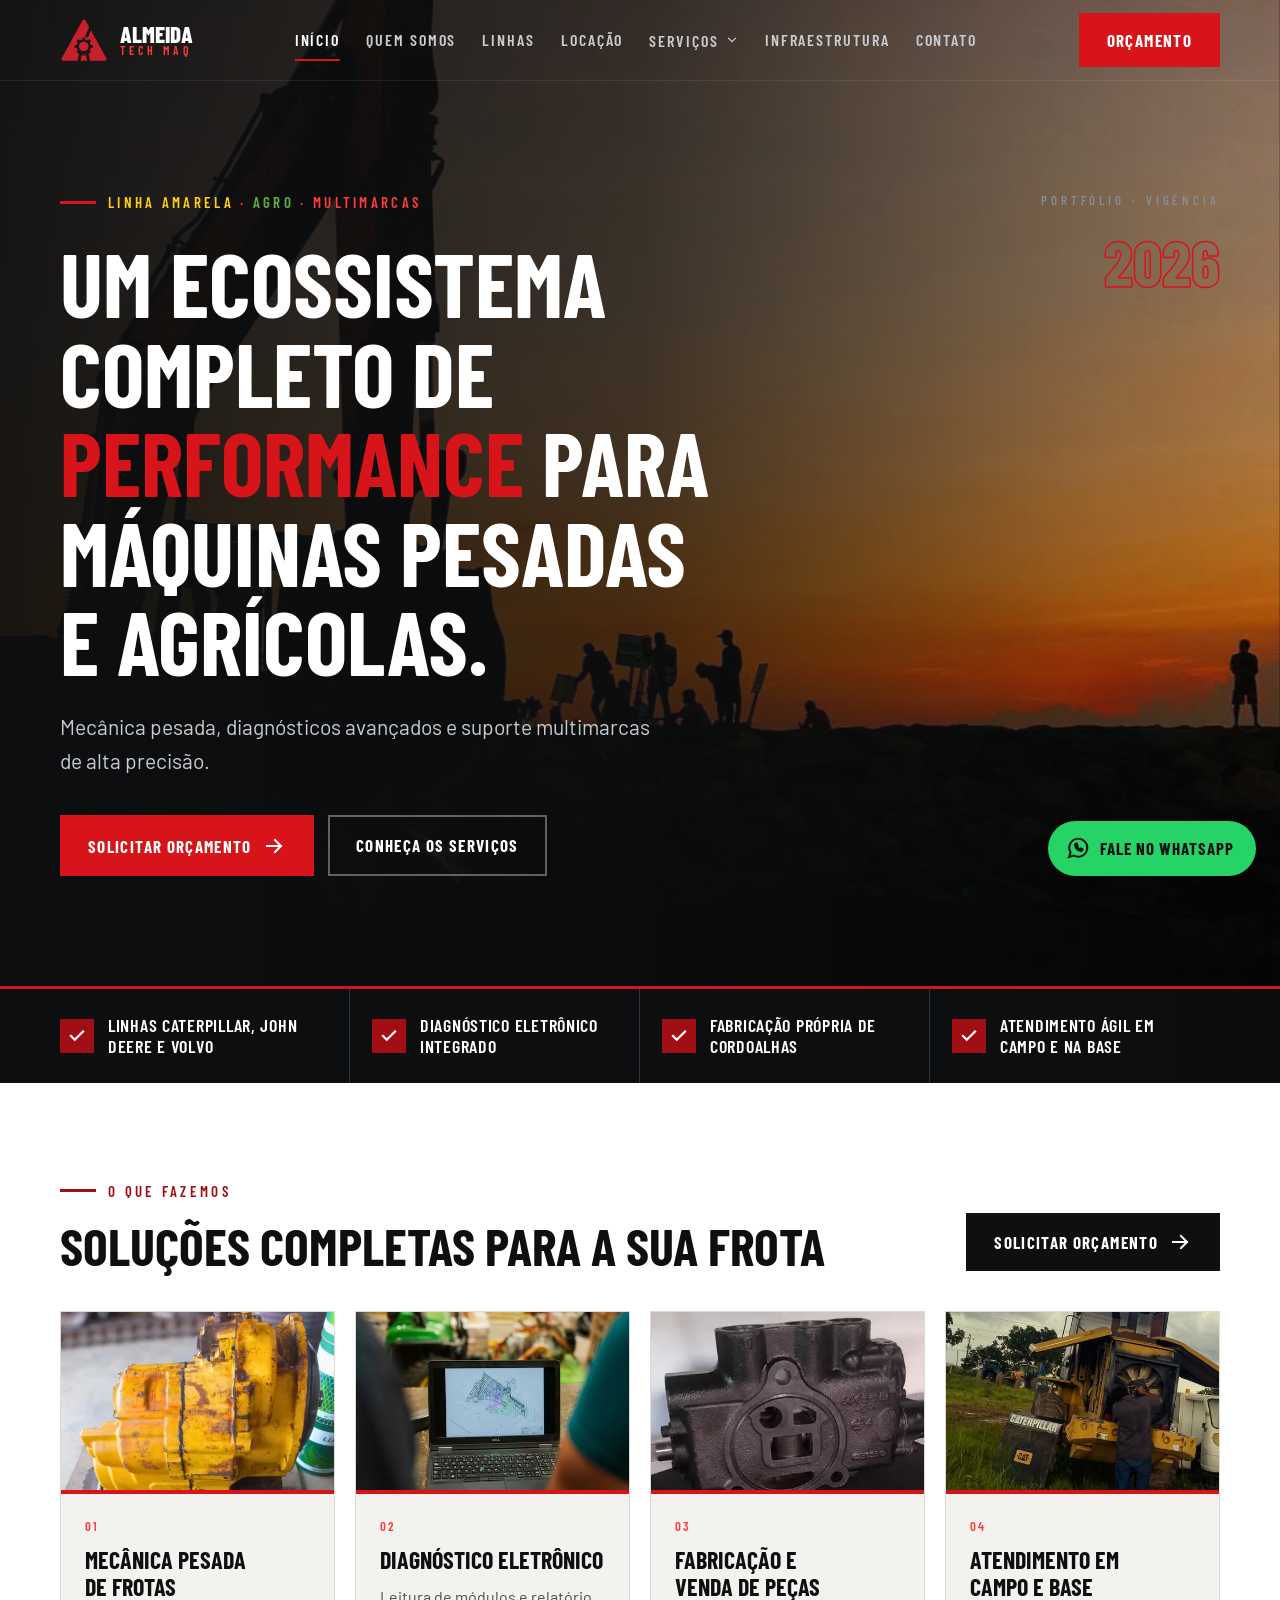
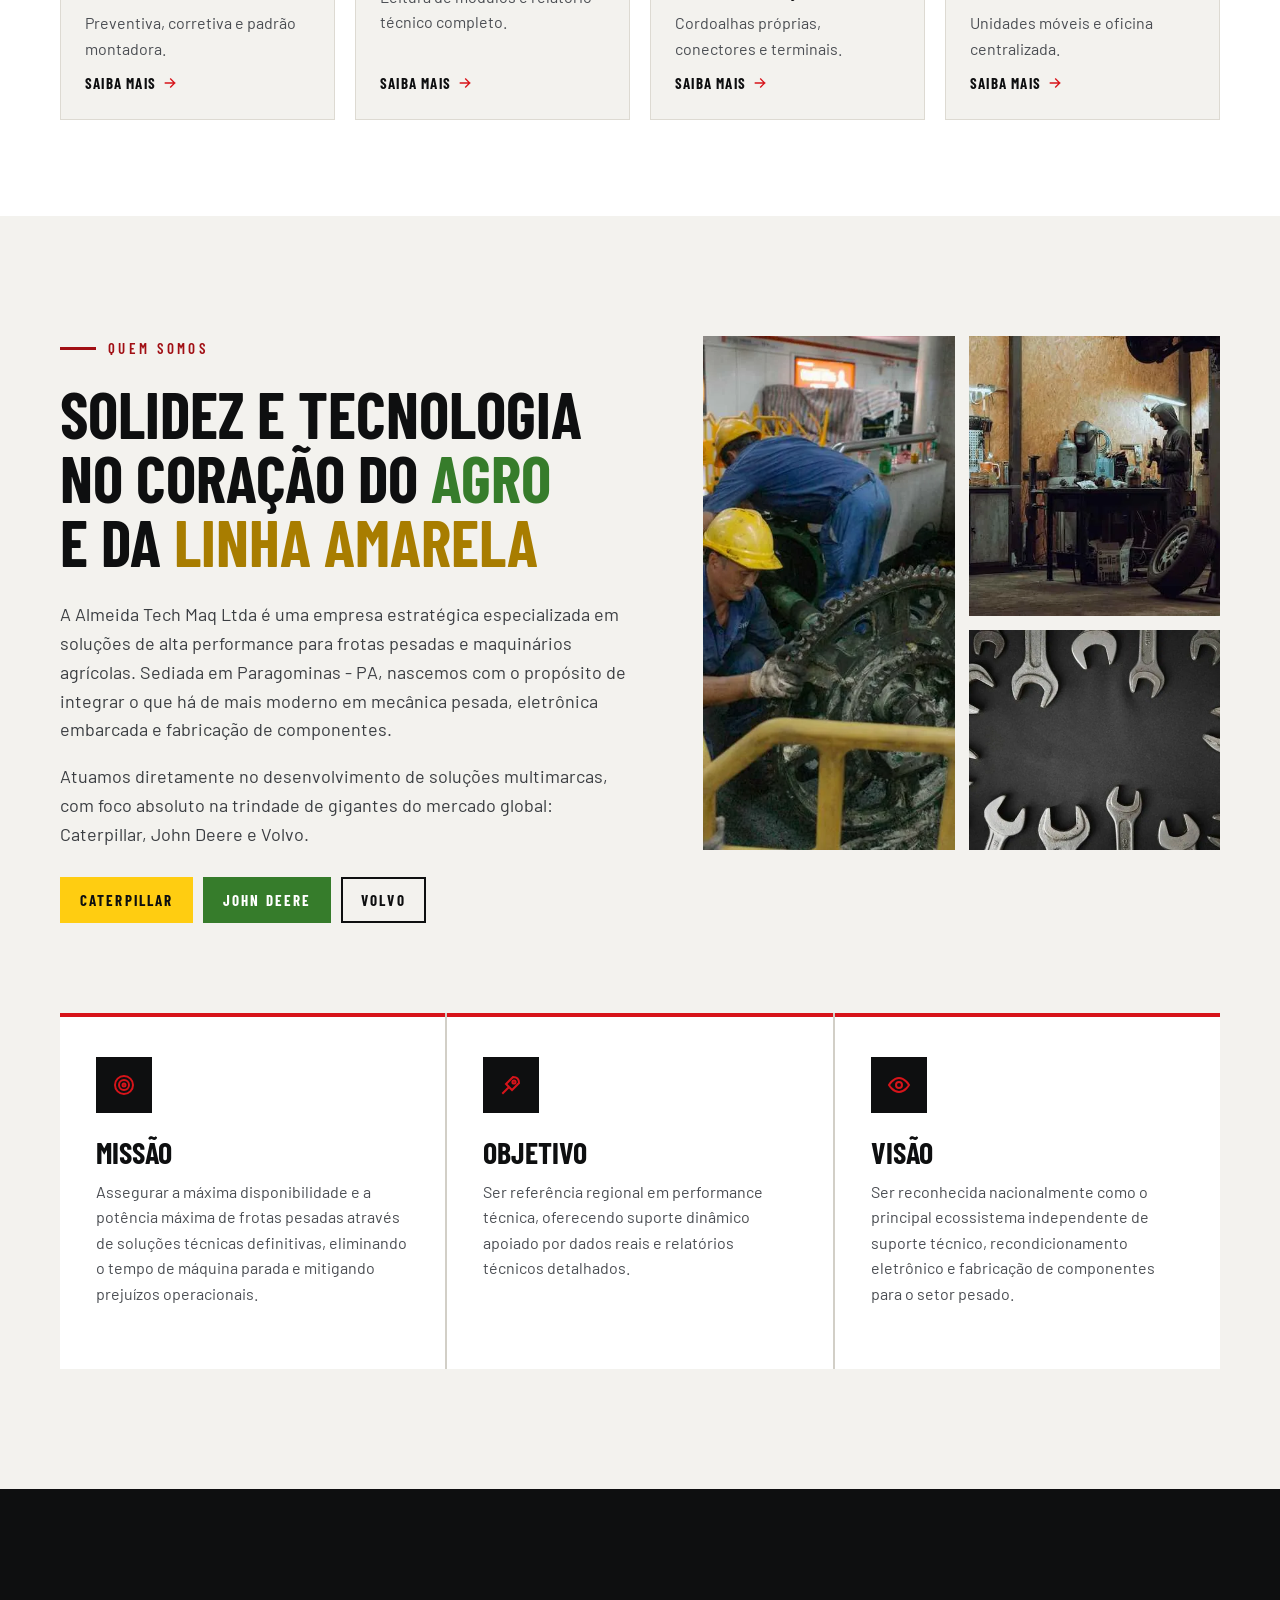
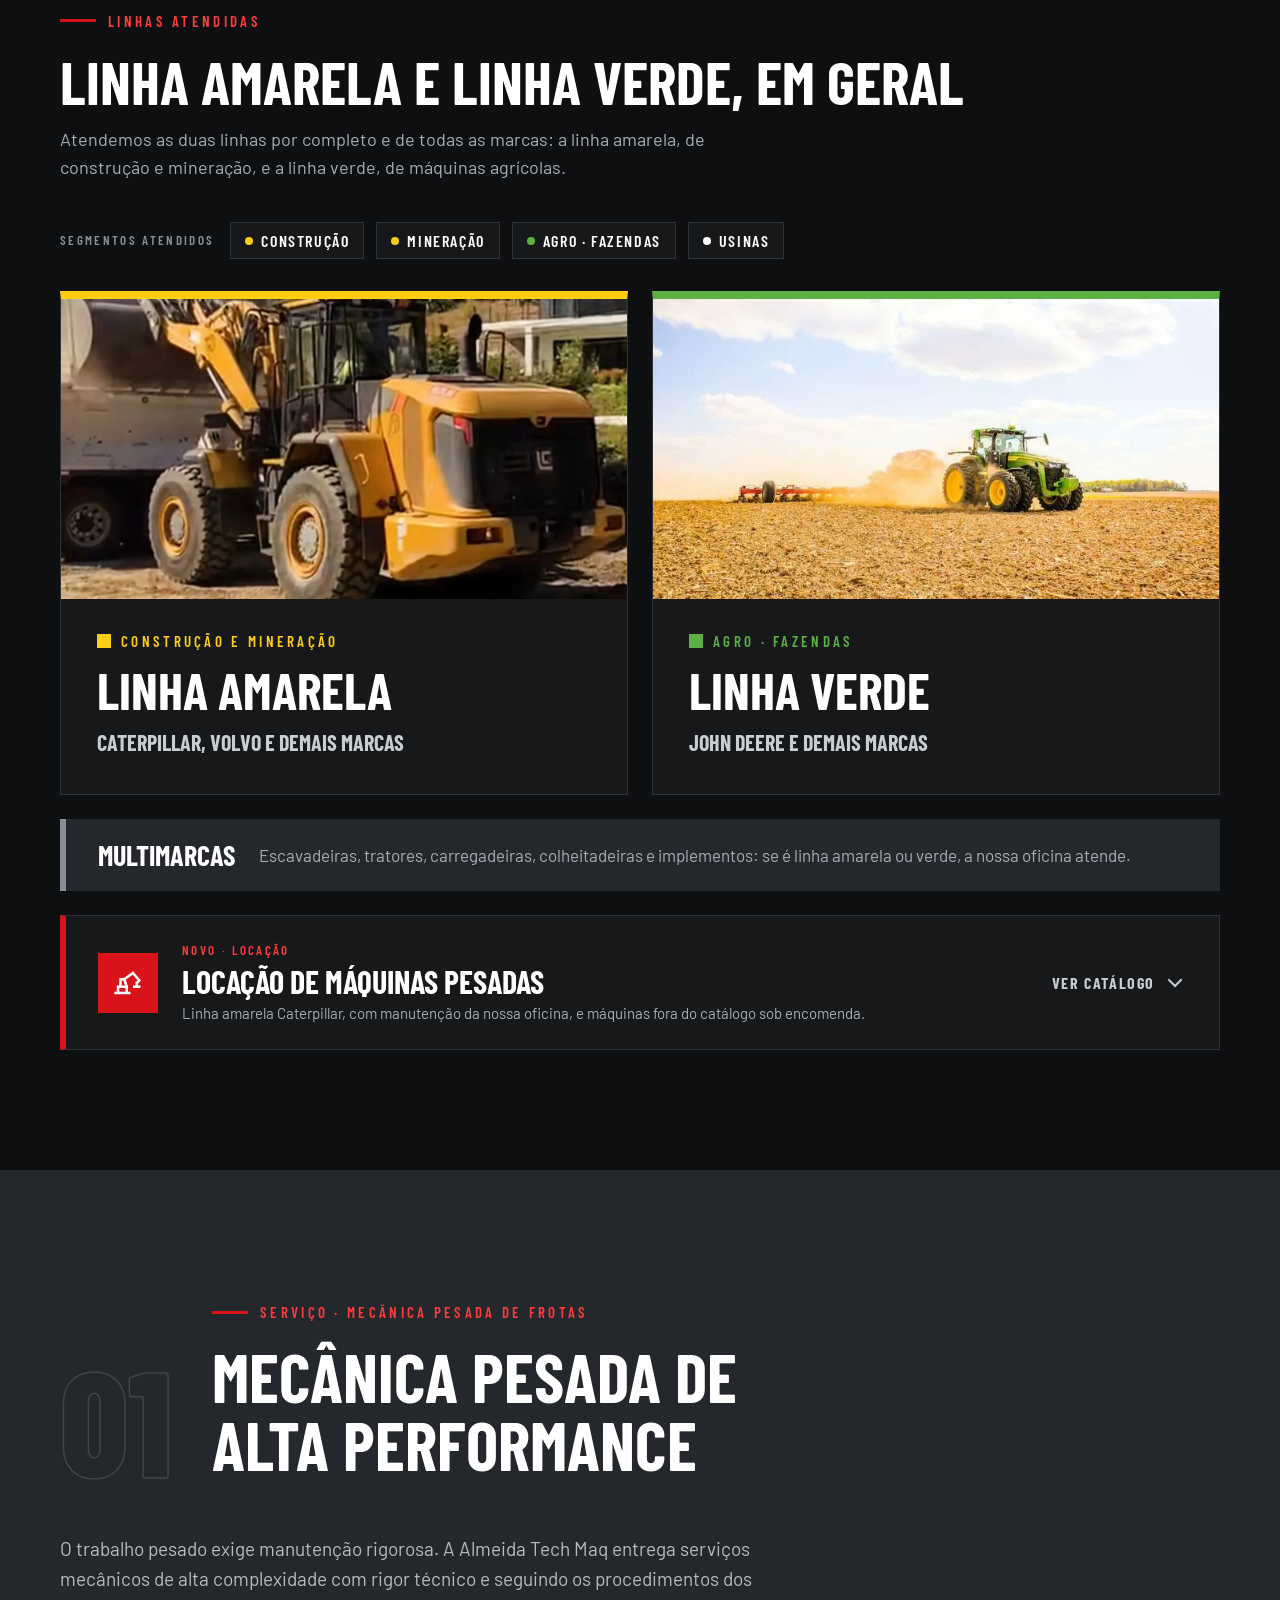
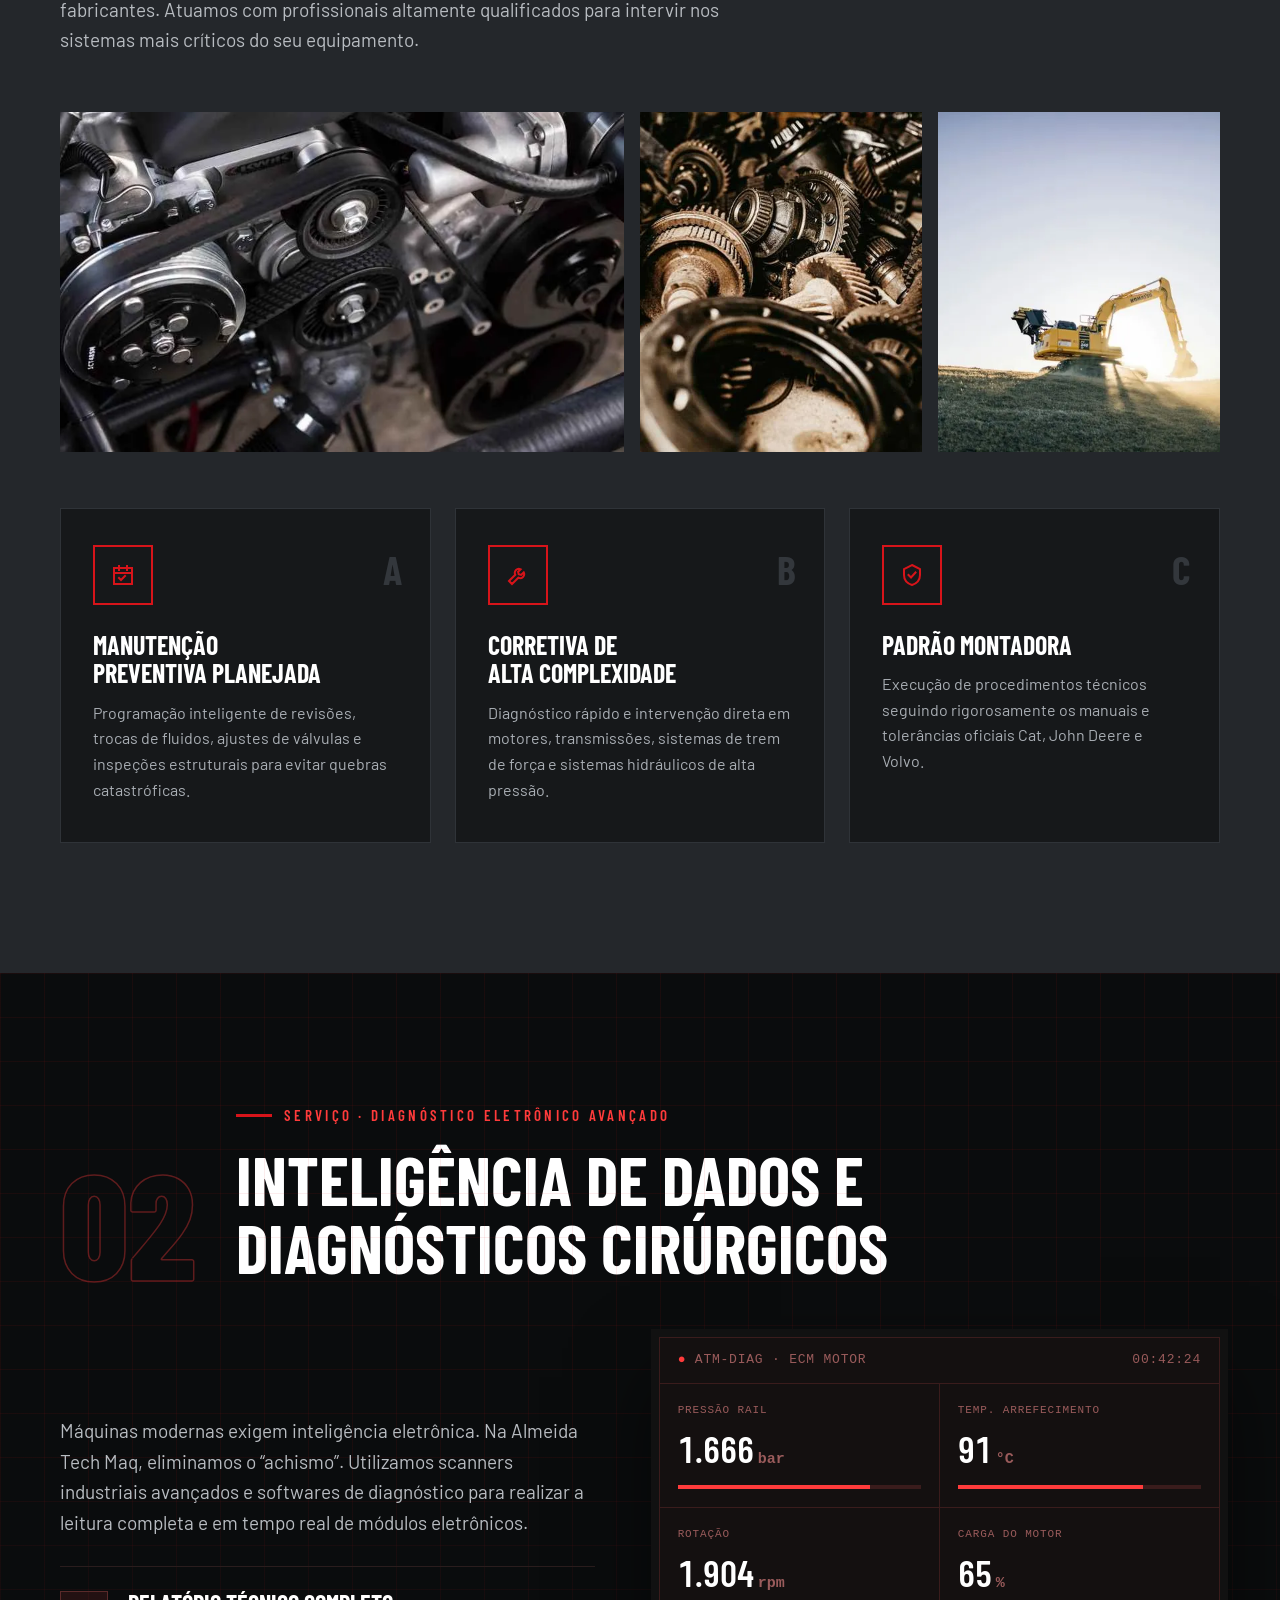
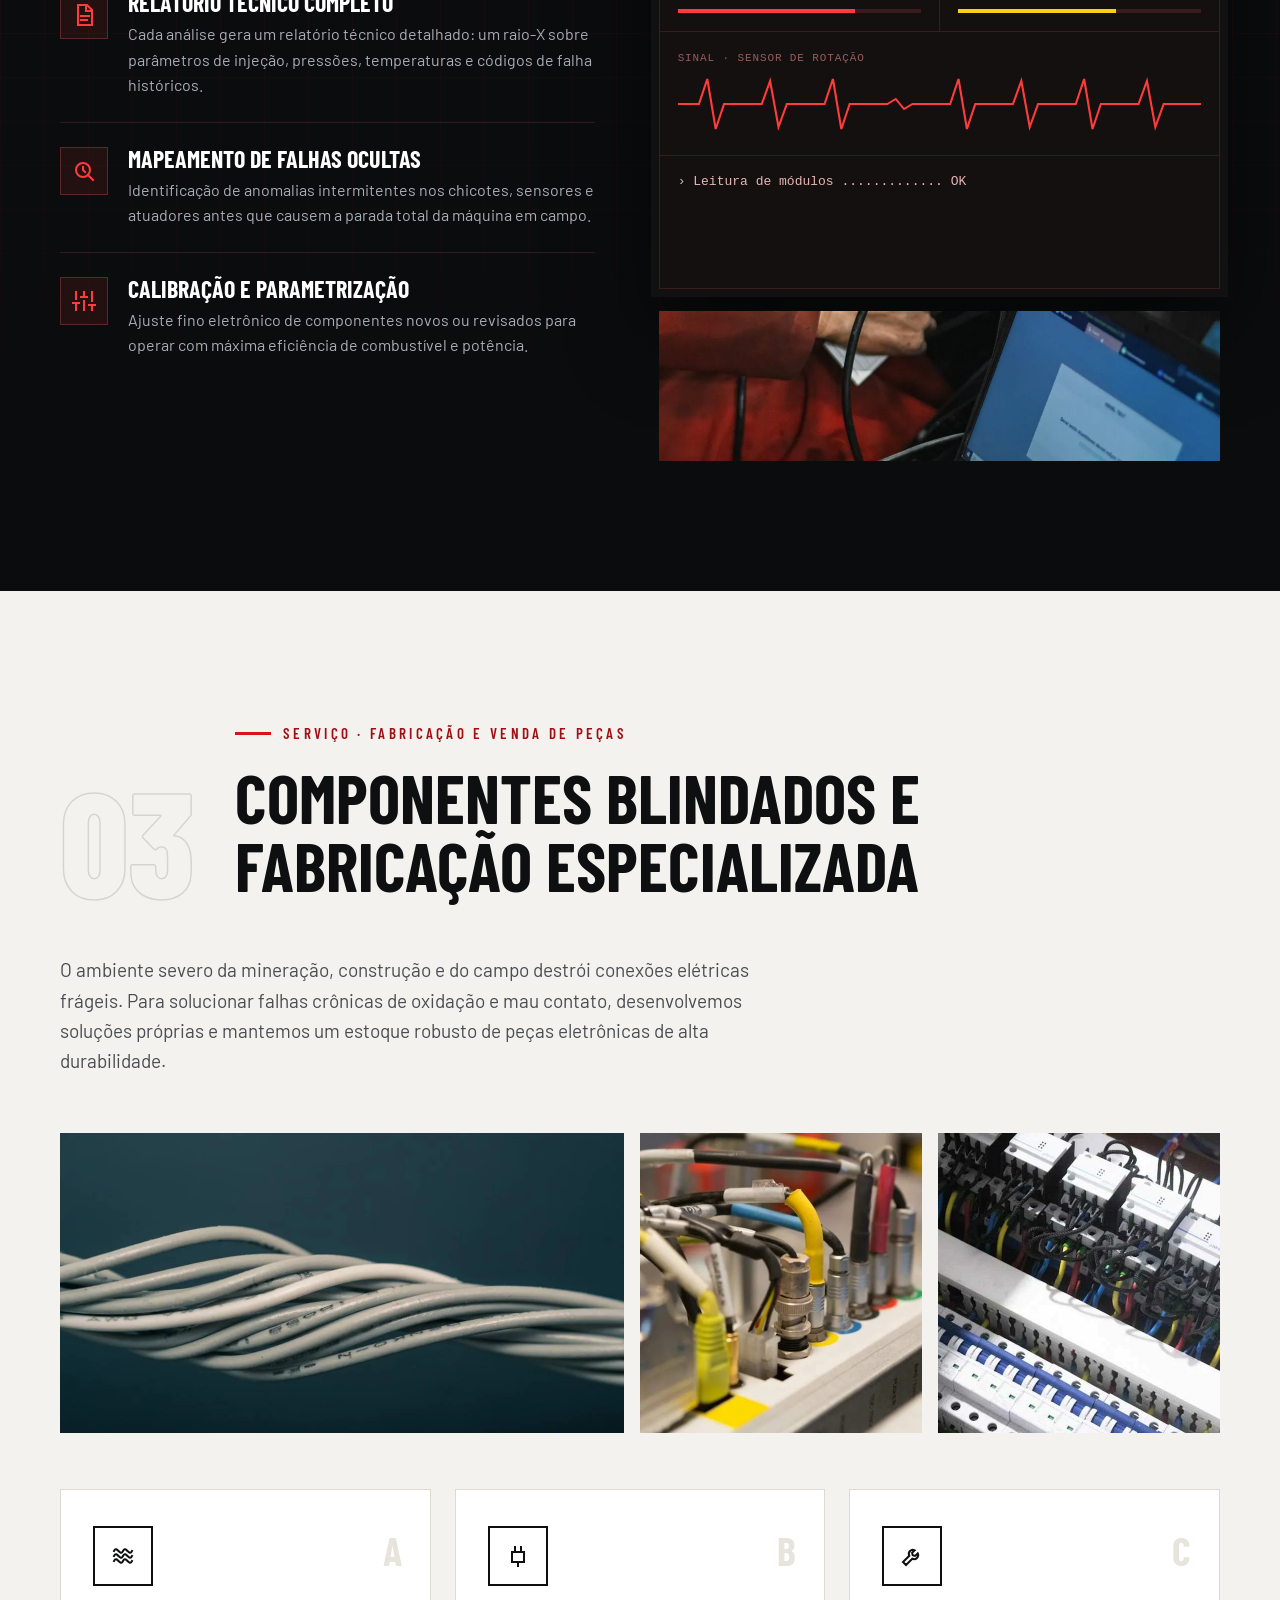
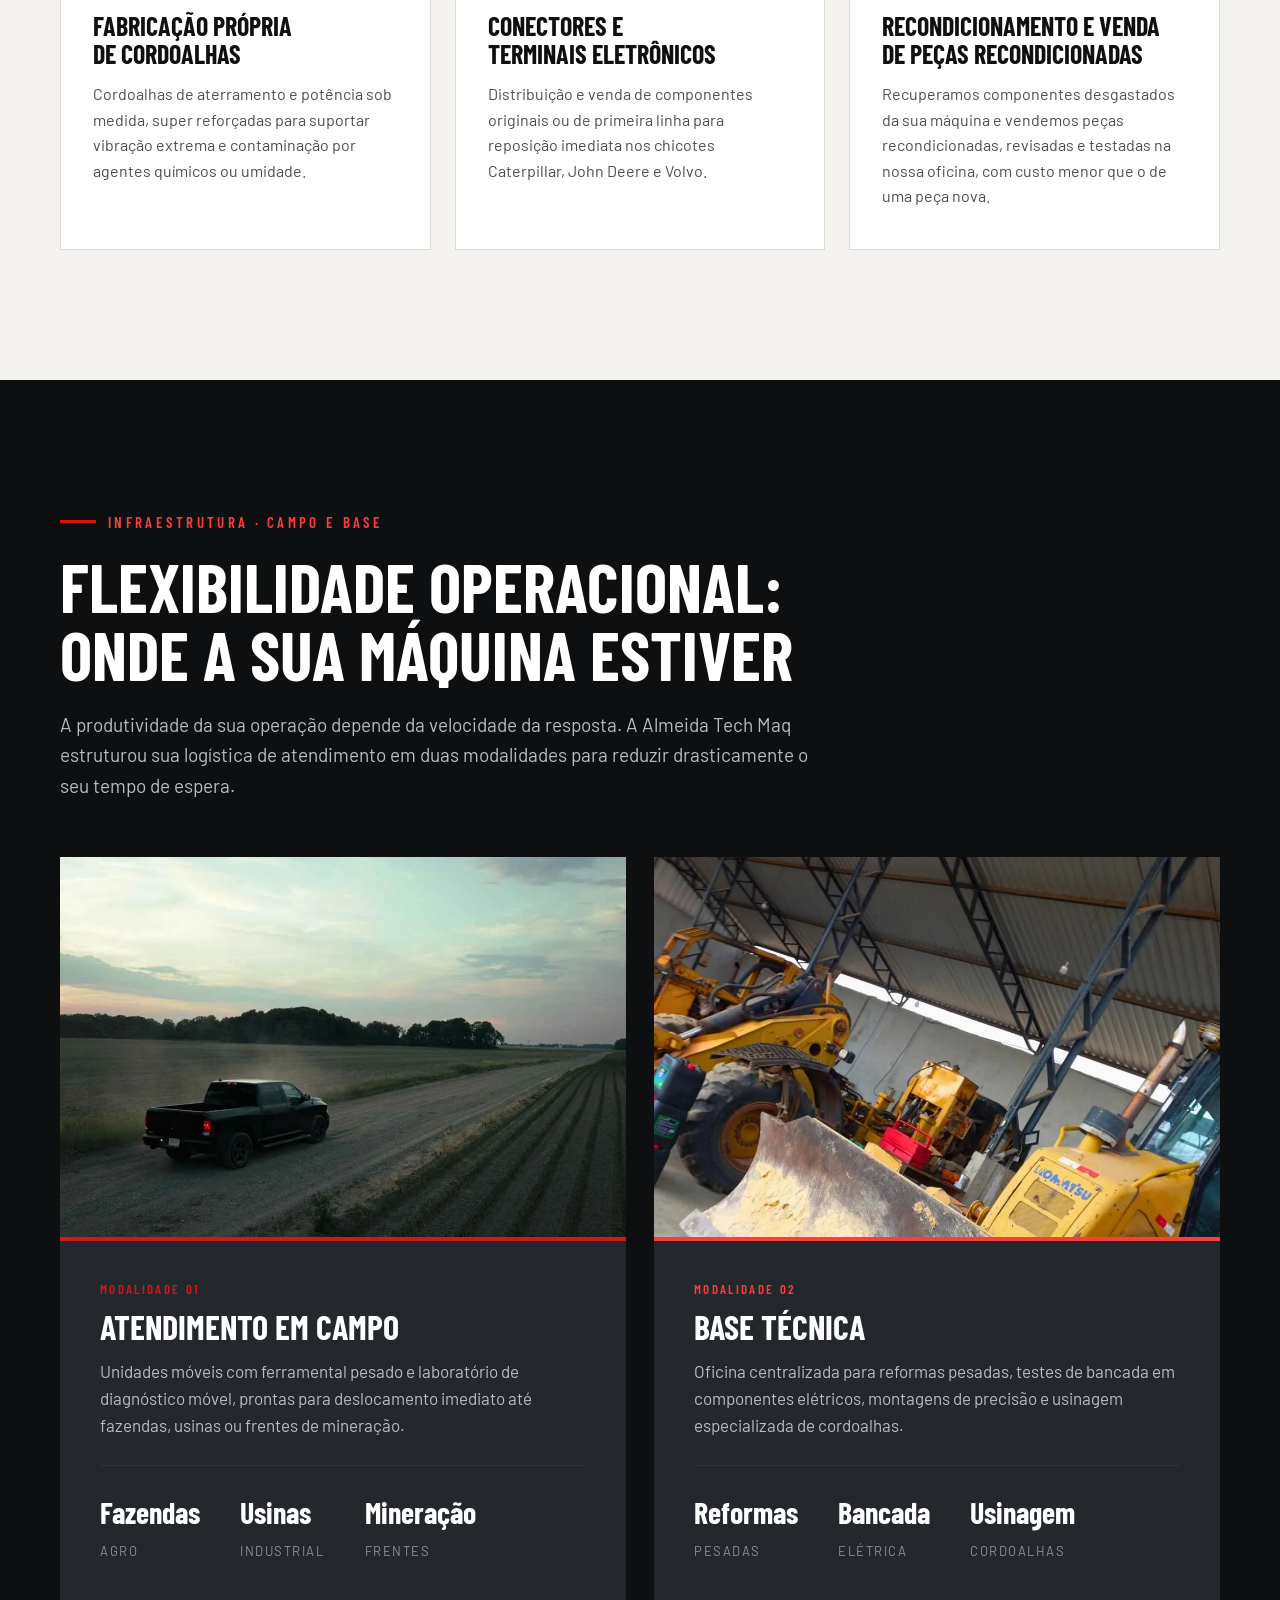
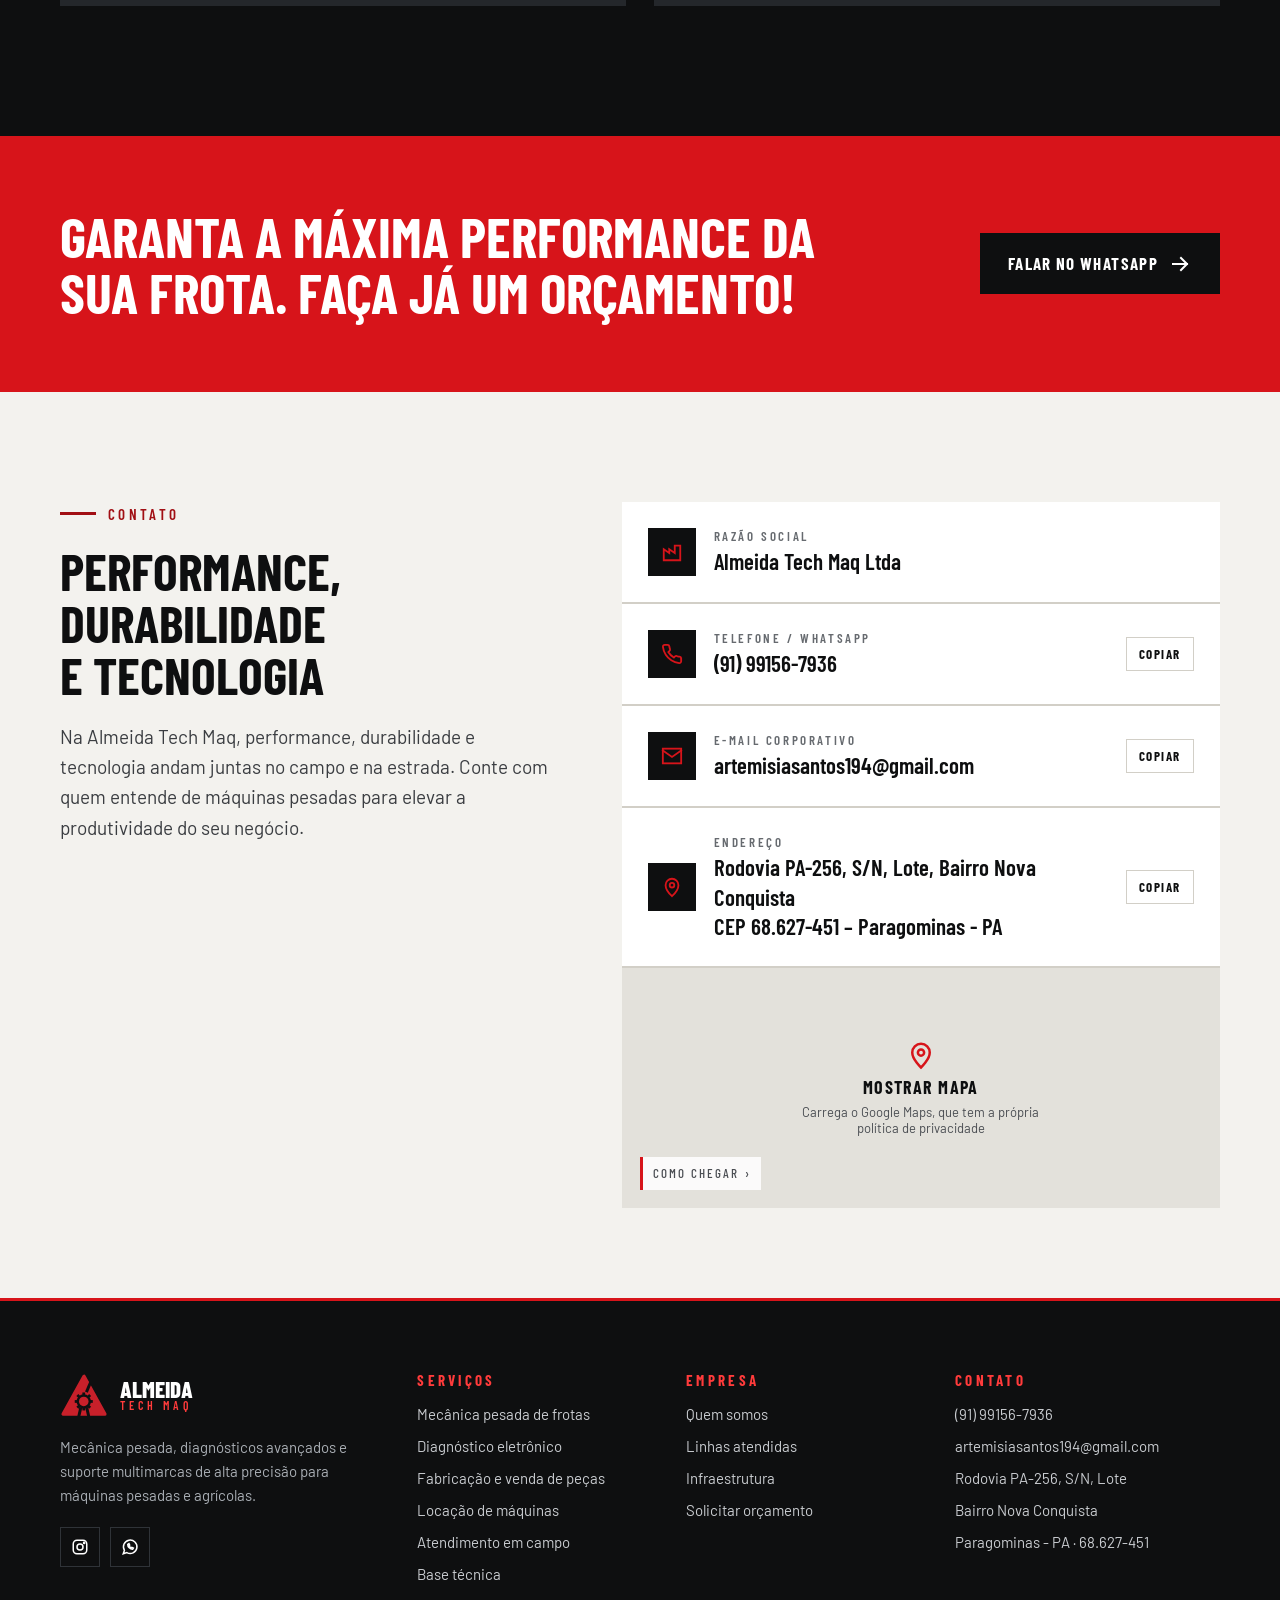
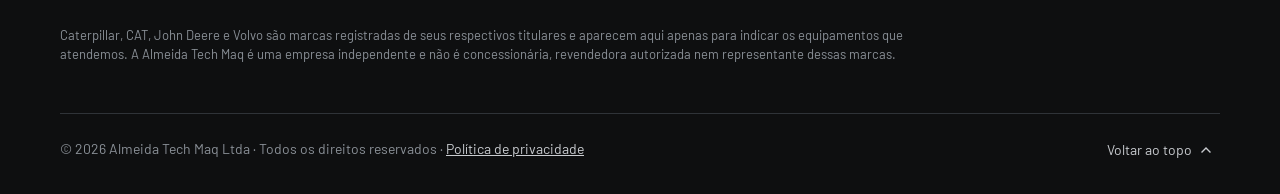
==== commit 5bc186f6: "Adequação à legislação: política de privacidade, avisos e textos revisados Página de privacidade (LG" ====
--- a/index.html
+++ b/index.html
@@ -44,9 +44,7 @@
     "knowsAbout": ["Mecânica pesada", "Diagnóstico eletrônico", "Cordoalhas", "Locação de máquinas pesadas", "Caterpillar", "John Deere", "Volvo"]
   }
   </script>
-  <link rel="preconnect" href="https://fonts.googleapis.com">
-  <link rel="preconnect" href="https://fonts.gstatic.com" crossorigin>
-  <link rel="stylesheet" href="https://fonts.googleapis.com/css2?family=Barlow+Condensed:wght@500;600;700;800&family=Barlow:wght@400;500;600&display=swap">
+  <link rel="stylesheet" href="fonts.css">
   <link rel="stylesheet" href="styles.css">
 </head>
 <body>
@@ -111,8 +109,8 @@
   <div class="wrap">
     <div>
       <div class="eyebrow"><span><span class="cat">Linha amarela</span> · <span class="agro">Agro</span> · Multimarcas</span></div>
-      <h1>O maior ecossistema de <em>performance</em> para máquinas pesadas e agrícolas.</h1>
-      <p class="lead">Engenharia, diagnósticos avançados e suporte multimarcas de alta precisão.</p>
+      <h1>Um ecossistema completo de <em>performance</em> para máquinas pesadas e agrícolas.</h1>
+      <p class="lead">Mecânica pesada, diagnósticos avançados e suporte multimarcas de alta precisão.</p>
       <div class="ctas">
         <button class="btn btn-red" data-quote>Solicitar orçamento <svg class="ic"><use href="#i-arrow"/></svg></button>
         <a class="btn btn-outline" href="#servicos">Conheça os serviços</a>
@@ -137,7 +135,7 @@
   <div class="sc-grid">
     <a class="sc reveal" href="#mecanica"><div class="ph"><img src="img/transmissao-em-reparo.webp" alt="Transmissão de máquina pesada em reparo na oficina" width="482" height="315" loading="lazy" decoding="async"></div><div class="in"><span class="label">01</span><h3>Mecânica pesada de frotas</h3><p>Preventiva, corretiva e padrão montadora.</p><span class="more">Saiba mais <svg class="ic"><use href="#i-arrow"/></svg></span></div></a>
     <a class="sc reveal" href="#diagnostico"><div class="ph"><img src="img/tecnico-com-notebook.webp" alt="Técnico com notebook de diagnóstico" width="526" height="560" loading="lazy" decoding="async"></div><div class="in"><span class="label">02</span><h3>Diagnóstico eletrônico</h3><p>Leitura de módulos e relatório técnico completo.</p><span class="more">Saiba mais <svg class="ic"><use href="#i-arrow"/></svg></span></div></a>
-    <a class="sc reveal" href="#pecas"><div class="ph"><img src="img/secao-de-valvula-da-lanca.webp" alt="Seção de válvula da lança, peça original" width="404" height="258" loading="lazy" decoding="async"></div><div class="in"><span class="label">03</span><h3>Fabricação e venda de peças</h3><p>Cordoalhas próprias, conectores e terminais.</p><span class="more">Saiba mais <svg class="ic"><use href="#i-arrow"/></svg></span></div></a>
+    <a class="sc reveal" href="#pecas"><div class="ph"><img src="img/secao-de-valvula-da-lanca.webp" alt="Seção de válvula da lança" width="404" height="258" loading="lazy" decoding="async"></div><div class="in"><span class="label">03</span><h3>Fabricação e venda de peças</h3><p>Cordoalhas próprias, conectores e terminais.</p><span class="more">Saiba mais <svg class="ic"><use href="#i-arrow"/></svg></span></div></a>
     <a class="sc reveal" href="#infra"><div class="ph"><img src="img/mecanico-em-campo-caterpillar.webp" alt="Mecânico atendendo máquina Caterpillar em campo" width="480" height="314" loading="lazy" decoding="async"></div><div class="in"><span class="label">04</span><h3>Atendimento em campo e base</h3><p>Unidades móveis e oficina centralizada.</p><span class="more">Saiba mais <svg class="ic"><use href="#i-arrow"/></svg></span></div></a>
   </div>
 </div></section>
@@ -148,7 +146,7 @@
     <div class="reveal">
       <div class="eyebrow dark">Quem somos</div>
       <h2>Solidez e tecnologia no coração do <span class="agro">Agro</span> e da <span class="cat">Linha Amarela</span></h2>
-      <p>A Almeida Tech Maq Ltda é uma empresa estratégica especializada em soluções de alta performance para frotas pesadas e maquinários agrícolas. Sediada em Paragominas - PA, nascemos com o propósito de integrar o que há de mais moderno em mecânica pesada, eletrônica embarcada e engenharia de componentes.</p>
+      <p>A Almeida Tech Maq Ltda é uma empresa estratégica especializada em soluções de alta performance para frotas pesadas e maquinários agrícolas. Sediada em Paragominas - PA, nascemos com o propósito de integrar o que há de mais moderno em mecânica pesada, eletrônica embarcada e fabricação de componentes.</p>
       <p>Atuamos diretamente no desenvolvimento de soluções multimarcas, com foco absoluto na trindade de gigantes do mercado global: Caterpillar, John Deere e Volvo.</p>
       <div class="brands"><span class="brand cat">Caterpillar</span><span class="brand deere">John Deere</span><span class="brand">Volvo</span></div>
     </div>
@@ -160,7 +158,7 @@
   </div>
   <div class="dirs">
     <div class="dir reveal"><div class="box"><svg class="ic"><use href="#i-target"/></svg></div><h3>Missão</h3><p>Assegurar a máxima disponibilidade e a potência máxima de frotas pesadas através de soluções técnicas definitivas, eliminando o tempo de máquina parada e mitigando prejuízos operacionais.</p></div>
-    <div class="dir reveal"><div class="box"><svg class="ic"><use href="#i-rocket"/></svg></div><h3>Objetivo</h3><p>Consolidar o maior ecossistema de performance técnica da região, oferecendo suporte dinâmico apoiado por dados reais e laudos de nível de fábrica.</p></div>
+    <div class="dir reveal"><div class="box"><svg class="ic"><use href="#i-rocket"/></svg></div><h3>Objetivo</h3><p>Ser referência regional em performance técnica, oferecendo suporte dinâmico apoiado por dados reais e relatórios técnicos detalhados.</p></div>
     <div class="dir reveal"><div class="box"><svg class="ic"><use href="#i-eye"/></svg></div><h3>Visão</h3><p>Ser reconhecida nacionalmente como o principal ecossistema independente de suporte técnico, recondicionamento eletrônico e fabricação de componentes para o setor pesado.</p></div>
   </div>
 </div></section>
@@ -192,11 +190,11 @@
       <div class="loc-cats">
         <a href="catalogo.html?cat=escavadeiras#catalogo"><img src="img/escavadeira-amarela-em-terreno-de-pedra.webp" alt="" width="566" height="300" loading="lazy" decoding="async"><span>Escavadeiras</span></a>
         <a href="catalogo.html?cat=carregadeiras#catalogo"><img src="img/pa-carregadeira-caterpillar.webp" alt="" width="400" height="300" loading="lazy" decoding="async"><span>Pás carregadeiras</span></a>
-        <a href="catalogo.html#portfolio"><img src="img/pa-carregadeira-no-patio.webp" alt="" width="360" height="270" loading="lazy" decoding="async"><span>Obras realizadas</span></a>
+        <a href="catalogo.html#portfolio"><img src="img/pa-carregadeira-no-patio.webp" alt="" width="360" height="270" loading="lazy" decoding="async"><span>Exemplos de aplicação</span></a>
       </div>
       <div class="loc-ctas">
         <a class="btn btn-red" href="catalogo.html#catalogo">Catálogo completo <svg class="ic"><use href="#i-arrow"/></svg></a>
-        <a class="btn btn-outline" href="catalogo.html#portfolio">Ver portfólio</a>
+        <a class="btn btn-outline" href="catalogo.html#portfolio">Ver exemplos de aplicação</a>
       </div>
     </div>
   </details>
@@ -204,8 +202,8 @@
 
 <!-- 3. MECÂNICA -->
 <section class="svc s1" id="mecanica"><div class="wrap">
-  <div class="svc-head"><div class="num">01</div><div><div class="eyebrow">Serviço · Mecânica pesada de frotas</div><h2>Engenharia mecânica de alta performance</h2></div></div>
-  <p class="intro">O trabalho pesado exige manutenção rigorosa. A Almeida Tech Maq entrega serviços mecânicos de alta complexidade com rigor técnico de concessionária. Atuamos com profissionais altamente qualificados para intervir nos sistemas mais críticos do seu equipamento.</p>
+  <div class="svc-head"><div class="num">01</div><div><div class="eyebrow">Serviço · Mecânica pesada de frotas</div><h2>Mecânica pesada de alta performance</h2></div></div>
+  <p class="intro">O trabalho pesado exige manutenção rigorosa. A Almeida Tech Maq entrega serviços mecânicos de alta complexidade com rigor técnico e seguindo os procedimentos dos fabricantes. Atuamos com profissionais altamente qualificados para intervir nos sistemas mais críticos do seu equipamento.</p>
   <div class="media">
     <figure><img src="img/motor-diesel.webp" alt="Motor pesado" width="846" height="510" loading="lazy" decoding="async"><figcaption>Motores</figcaption></figure>
     <figure><img src="img/engrenagens-de-transmissao.webp" alt="Engrenagens de transmissão" width="423" height="510" loading="lazy" decoding="async"><figcaption>Transmissão</figcaption></figure>
@@ -223,8 +221,8 @@
   <div class="svc-head"><div class="num">02</div><div><div class="eyebrow">Serviço · Diagnóstico eletrônico avançado</div><h2>Inteligência de dados e diagnósticos cirúrgicos</h2></div></div>
   <div class="s2-grid">
     <div>
-      <p class="intro">Máquinas modernas exigem inteligência eletrônica. Na Almeida Tech Maq, eliminamos o “achismo”. Utilizamos scanners industriais avançados e softwares de engenharia para realizar a leitura completa e em tempo real de módulos eletrônicos.</p>
-      <div class="li reveal"><div class="box"><svg class="ic"><use href="#i-report"/></svg></div><div><h3>Relatório técnico completo</h3><p>Cada análise gera um documento oficial detalhado: um raio-X sobre parâmetros de injeção, pressões, temperaturas e códigos de falha históricos.</p></div></div>
+      <p class="intro">Máquinas modernas exigem inteligência eletrônica. Na Almeida Tech Maq, eliminamos o “achismo”. Utilizamos scanners industriais avançados e softwares de diagnóstico para realizar a leitura completa e em tempo real de módulos eletrônicos.</p>
+      <div class="li reveal"><div class="box"><svg class="ic"><use href="#i-report"/></svg></div><div><h3>Relatório técnico completo</h3><p>Cada análise gera um relatório técnico detalhado: um raio-X sobre parâmetros de injeção, pressões, temperaturas e códigos de falha históricos.</p></div></div>
       <div class="li reveal"><div class="box"><svg class="ic"><use href="#i-search"/></svg></div><div><h3>Mapeamento de falhas ocultas</h3><p>Identificação de anomalias intermitentes nos chicotes, sensores e atuadores antes que causem a parada total da máquina em campo.</p></div></div>
       <div class="li reveal"><div class="box"><svg class="ic"><use href="#i-sliders"/></svg></div><div><h3>Calibração e parametrização</h3><p>Ajuste fino eletrônico de componentes novos ou revisados para operar com máxima eficiência de combustível e potência.</p></div></div>
     </div>
@@ -249,7 +247,7 @@
 <!-- 5. PEÇAS -->
 <section class="svc s3" id="pecas"><div class="wrap">
   <div class="svc-head"><div class="num">03</div><div><div class="eyebrow">Serviço · Fabricação e venda de peças</div><h2>Componentes blindados e fabricação especializada</h2></div></div>
-  <p class="intro">O ambiente severo da mineração, construção e do campo destrói conexões elétricas frágeis. Para solucionar falhas crônicas de oxidação e mau contato, desenvolvemos engenharia própria e mantemos um estoque robusto de peças eletrônicas de alta durabilidade.</p>
+  <p class="intro">O ambiente severo da mineração, construção e do campo destrói conexões elétricas frágeis. Para solucionar falhas crônicas de oxidação e mau contato, desenvolvemos soluções próprias e mantemos um estoque robusto de peças eletrônicas de alta durabilidade.</p>
   <div class="media media--compact">
     <figure><img src="img/cabos-trancados.webp" alt="Cordoalhas" width="1128" height="600" loading="lazy" decoding="async"><figcaption>Cordoalhas</figcaption></figure>
     <figure><img src="img/conectores-eletricos.webp" alt="Conectores elétricos" width="564" height="600" loading="lazy" decoding="async"><figcaption>Conectores</figcaption></figure>
@@ -266,7 +264,7 @@
 <section class="infra" id="infra"><div class="wrap">
   <div class="eyebrow">Infraestrutura · Campo e base</div>
   <h2>Flexibilidade operacional: onde a sua máquina estiver</h2>
-  <p class="intro">A produtividade da sua operação depende da velocidade da resposta. A Almeida Tech Maq estruturou sua logística e engenharia de atendimento em duas modalidades para reduzir drasticamente o seu tempo de espera.</p>
+  <p class="intro">A produtividade da sua operação depende da velocidade da resposta. A Almeida Tech Maq estruturou sua logística de atendimento em duas modalidades para reduzir drasticamente o seu tempo de espera.</p>
   <div class="cols">
     <div class="col col--red reveal"><div class="ph"><img src="img/caminhonete-em-estrada-de-fazenda.webp" alt="Caminhonete em estrada de fazenda" width="1132" height="760" loading="lazy" decoding="async"></div><div class="in"><span class="label">Modalidade 01</span><h3>Atendimento em campo</h3><p>Unidades móveis com ferramental pesado e laboratório de diagnóstico móvel, prontas para deslocamento imediato até fazendas, usinas ou frentes de mineração.</p><div class="stats"><div><b>Fazendas</b><span>Agro</span></div><div><b>Usinas</b><span>Industrial</span></div><div><b>Mineração</b><span>Frentes</span></div></div></div></div>
     <div class="col col--red-light reveal"><div class="ph"><img src="img/base-tecnica-oficina.webp" alt="Máquinas em manutenção no galpão da base técnica" width="1132" height="707" loading="lazy" decoding="async"></div><div class="in"><span class="label">Modalidade 02</span><h3>Base técnica</h3><p>Oficina centralizada para reformas pesadas, testes de bancada em componentes elétricos, montagens de precisão e usinagem especializada de cordoalhas.</p><div class="stats"><div><b>Reformas</b><span>Pesadas</span></div><div><b>Bancada</b><span>Elétrica</span></div><div><b>Usinagem</b><span>Cordoalhas</span></div></div></div></div>
@@ -289,20 +287,21 @@
     <div class="d"><div class="box"><svg class="ic"><use href="#i-phone"/></svg></div><div class="t"><small>Telefone / WhatsApp</small><b>(91) 99156-7936</b></div><button class="copy" data-copy="(91) 99156-7936">Copiar</button></div>
     <div class="d"><div class="box"><svg class="ic"><use href="#i-mail"/></svg></div><div class="t"><small>E-mail corporativo</small><b>artemisiasantos194@gmail.com</b></div><button class="copy" data-copy="artemisiasantos194@gmail.com">Copiar</button></div>
     <div class="d"><div class="box"><svg class="ic"><use href="#i-pin"/></svg></div><div class="t"><small>Endereço</small><b>Rodovia PA-256, S/N, Lote, Bairro Nova Conquista<br>CEP 68.627-451 – Paragominas - PA</b></div><button class="copy" data-copy="Rodovia PA-256, S/N, Lote, Bairro Nova Conquista, CEP 68.627-451 – Paragominas - PA">Copiar</button></div>
-    <div class="map"><iframe src="https://www.google.com/maps?q=Rodovia+PA-256,+Nova+Conquista,+Paragominas+-+PA,+68627-451&amp;output=embed" title="Mapa: Almeida Tech Maq em Paragominas - PA" loading="lazy" referrerpolicy="no-referrer-when-downgrade" allowfullscreen></iframe><a href="https://www.google.com/maps/search/?api=1&amp;query=Rodovia+PA-256,+Nova+Conquista,+Paragominas+-+PA,+68627-451" target="_blank" rel="noopener">Como chegar ›</a></div>
+    <div class="map"><button class="map-load" type="button" data-src="https://www.google.com/maps?q=Rodovia+PA-256,+Nova+Conquista,+Paragominas+-+PA,+68627-451&amp;output=embed"><svg class="ic"><use href="#i-pin"/></svg>Mostrar mapa<small>Carrega o Google Maps, que tem a própria política de privacidade</small></button><a href="https://www.google.com/maps/search/?api=1&amp;query=Rodovia+PA-256,+Nova+Conquista,+Paragominas+-+PA,+68627-451" target="_blank" rel="noopener">Como chegar ›</a></div>
   </div>
 </div></section>
 
 <footer><div class="wrap">
   <div class="f-cols">
     <div><a class="logo" href="#inicio"><span class="logo-mark"><img src="img/logo-marca.svg" alt="" width="48" height="44"></span><span class="logo-txt">ALMEIDA<small>TECH MAQ</small></span></a>
-      <p>Engenharia, diagnósticos avançados e suporte multimarcas de alta precisão para máquinas pesadas e agrícolas.</p>
+      <p>Mecânica pesada, diagnósticos avançados e suporte multimarcas de alta precisão para máquinas pesadas e agrícolas.</p>
       <div class="soc"><a href="https://www.instagram.com/almeidatechmaq/" target="_blank" rel="noopener" aria-label="Instagram"><svg class="ic"><use href="#i-ig"/></svg></a><a href="https://wa.me/5591991567936?text=Ol%C3%A1%2C%20Almeida%20Tech%20Maq%21%20Vim%20pelo%20site%20e%20gostaria%20de%20mais%20informa%C3%A7%C3%B5es." target="_blank" rel="noopener" aria-label="WhatsApp"><svg class="ic"><use href="#i-wa"/></svg></a></div></div>
     <div><h4>Serviços</h4><ul><li><a href="#mecanica">Mecânica pesada de frotas</a></li><li><a href="#diagnostico">Diagnóstico eletrônico</a></li><li><a href="#pecas">Fabricação e venda de peças</a></li><li><a href="catalogo.html">Locação de máquinas</a></li><li><a href="#infra">Atendimento em campo</a></li><li><a href="#infra">Base técnica</a></li></ul></div>
     <div><h4>Empresa</h4><ul><li><a href="#sobre">Quem somos</a></li><li><a href="#linhas">Linhas atendidas</a></li><li><a href="#infra">Infraestrutura</a></li><li><a href="#" data-quote>Solicitar orçamento</a></li></ul></div>
     <div><h4>Contato</h4><ul><li>(91) 99156-7936</li><li>artemisiasantos194@gmail.com</li><li>Rodovia PA-256, S/N, Lote</li><li>Bairro Nova Conquista</li><li>Paragominas - PA · 68.627-451</li></ul></div>
   </div>
-  <div class="f-bot"><span>© 2026 Almeida Tech Maq Ltda · Todos os direitos reservados</span><button id="top">Voltar ao topo <svg class="ic icon--small"><use href="#i-up"/></svg></button></div>
+  <p class="f-legal">Caterpillar, CAT, John Deere e Volvo são marcas registradas de seus respectivos titulares e aparecem aqui apenas para indicar os equipamentos que atendemos. A Almeida Tech Maq é uma empresa independente e não é concessionária, revendedora autorizada nem representante dessas marcas.</p>
+  <div class="f-bot"><span>© 2026 Almeida Tech Maq Ltda · Todos os direitos reservados · <a href="privacidade.html">Política de privacidade</a></span><button id="top">Voltar ao topo <svg class="ic icon--small"><use href="#i-up"/></svg></button></div>
 </div></footer>
 
 <a class="wa" href="https://wa.me/5591991567936?text=Ol%C3%A1%2C%20Almeida%20Tech%20Maq%21%20Vim%20pelo%20site%20e%20gostaria%20de%20mais%20informa%C3%A7%C3%B5es." target="_blank" rel="noopener" aria-label="Fale no WhatsApp"><svg class="ic"><use href="#i-wa"/></svg><span>Fale no WhatsApp</span></a>
@@ -322,6 +321,7 @@
       </div>
       <label for="q-serv">Serviço<select id="q-serv"><option>Mecânica pesada</option><option>Diagnóstico eletrônico</option><option>Peças e cordoalhas</option><option>Locação de máquinas</option><option>Atendimento em campo</option></select></label>
       <label for="q-msg">Mensagem<textarea id="q-msg" rows="3" placeholder="Modelo, problema, local da máquina…"></textarea></label>
+      <p class="aviso-dados">Ao enviar, o WhatsApp abre com a mensagem pronta. O site não guarda os dados deste formulário. Veja a <a href="privacidade.html">Política de privacidade</a>.</p>
       <button class="btn btn-red" type="submit">Enviar no WhatsApp <svg class="ic"><use href="#i-arrow"/></svg></button>
     </form>
     <div class="done" id="done" hidden><b>WhatsApp aberto.</b> Se a conversa não abriu, use o botão abaixo ou copie a mensagem.<pre id="msg"></pre><div class="done-actions"><a class="copy" id="wlink" href="https://wa.me/5591991567936" target="_blank" rel="noopener">Abrir WhatsApp</a><button class="copy" id="cmsg">Copiar mensagem</button><button class="copy" id="again">Editar</button></div></div>
--- a/fonts.css
+++ b/fonts.css
@@ -0,0 +1,15 @@
+/* Barlow e Barlow Condensed (SIL Open Font License), servidas pelo próprio site */
+@font-face {font-family: 'Barlow';font-style: normal;font-weight: 400;font-display: swap;src: url(fonts/barlow-400-latin-ext.woff2) format('woff2');unicode-range: U+0100-02BA, U+02BD-02C5, U+02C7-02CC, U+02CE-02D7, U+02DD-02FF, U+0304, U+0308, U+0329, U+1D00-1DBF, U+1E00-1E9F, U+1EF2-1EFF, U+2020, U+20A0-20AB, U+20AD-20C4, U+2113, U+2C60-2C7F, U+A720-A7FF;}
+@font-face {font-family: 'Barlow';font-style: normal;font-weight: 400;font-display: swap;src: url(fonts/barlow-400-latin.woff2) format('woff2');unicode-range: U+0000-00FF, U+0131, U+0152-0153, U+02BB-02BC, U+02C6, U+02DA, U+02DC, U+0304, U+0308, U+0329, U+2000-206F, U+20AC, U+2122, U+2191, U+2193, U+2212, U+2215, U+FEFF, U+FFFD;}
+@font-face {font-family: 'Barlow';font-style: normal;font-weight: 500;font-display: swap;src: url(fonts/barlow-500-latin-ext.woff2) format('woff2');unicode-range: U+0100-02BA, U+02BD-02C5, U+02C7-02CC, U+02CE-02D7, U+02DD-02FF, U+0304, U+0308, U+0329, U+1D00-1DBF, U+1E00-1E9F, U+1EF2-1EFF, U+2020, U+20A0-20AB, U+20AD-20C4, U+2113, U+2C60-2C7F, U+A720-A7FF;}
+@font-face {font-family: 'Barlow';font-style: normal;font-weight: 500;font-display: swap;src: url(fonts/barlow-500-latin.woff2) format('woff2');unicode-range: U+0000-00FF, U+0131, U+0152-0153, U+02BB-02BC, U+02C6, U+02DA, U+02DC, U+0304, U+0308, U+0329, U+2000-206F, U+20AC, U+2122, U+2191, U+2193, U+2212, U+2215, U+FEFF, U+FFFD;}
+@font-face {font-family: 'Barlow';font-style: normal;font-weight: 600;font-display: swap;src: url(fonts/barlow-600-latin-ext.woff2) format('woff2');unicode-range: U+0100-02BA, U+02BD-02C5, U+02C7-02CC, U+02CE-02D7, U+02DD-02FF, U+0304, U+0308, U+0329, U+1D00-1DBF, U+1E00-1E9F, U+1EF2-1EFF, U+2020, U+20A0-20AB, U+20AD-20C4, U+2113, U+2C60-2C7F, U+A720-A7FF;}
+@font-face {font-family: 'Barlow';font-style: normal;font-weight: 600;font-display: swap;src: url(fonts/barlow-600-latin.woff2) format('woff2');unicode-range: U+0000-00FF, U+0131, U+0152-0153, U+02BB-02BC, U+02C6, U+02DA, U+02DC, U+0304, U+0308, U+0329, U+2000-206F, U+20AC, U+2122, U+2191, U+2193, U+2212, U+2215, U+FEFF, U+FFFD;}
+@font-face {font-family: 'Barlow Condensed';font-style: normal;font-weight: 500;font-display: swap;src: url(fonts/barlow-condensed-500-latin-ext.woff2) format('woff2');unicode-range: U+0100-02BA, U+02BD-02C5, U+02C7-02CC, U+02CE-02D7, U+02DD-02FF, U+0304, U+0308, U+0329, U+1D00-1DBF, U+1E00-1E9F, U+1EF2-1EFF, U+2020, U+20A0-20AB, U+20AD-20C4, U+2113, U+2C60-2C7F, U+A720-A7FF;}
+@font-face {font-family: 'Barlow Condensed';font-style: normal;font-weight: 500;font-display: swap;src: url(fonts/barlow-condensed-500-latin.woff2) format('woff2');unicode-range: U+0000-00FF, U+0131, U+0152-0153, U+02BB-02BC, U+02C6, U+02DA, U+02DC, U+0304, U+0308, U+0329, U+2000-206F, U+20AC, U+2122, U+2191, U+2193, U+2212, U+2215, U+FEFF, U+FFFD;}
+@font-face {font-family: 'Barlow Condensed';font-style: normal;font-weight: 600;font-display: swap;src: url(fonts/barlow-condensed-600-latin-ext.woff2) format('woff2');unicode-range: U+0100-02BA, U+02BD-02C5, U+02C7-02CC, U+02CE-02D7, U+02DD-02FF, U+0304, U+0308, U+0329, U+1D00-1DBF, U+1E00-1E9F, U+1EF2-1EFF, U+2020, U+20A0-20AB, U+20AD-20C4, U+2113, U+2C60-2C7F, U+A720-A7FF;}
+@font-face {font-family: 'Barlow Condensed';font-style: normal;font-weight: 600;font-display: swap;src: url(fonts/barlow-condensed-600-latin.woff2) format('woff2');unicode-range: U+0000-00FF, U+0131, U+0152-0153, U+02BB-02BC, U+02C6, U+02DA, U+02DC, U+0304, U+0308, U+0329, U+2000-206F, U+20AC, U+2122, U+2191, U+2193, U+2212, U+2215, U+FEFF, U+FFFD;}
+@font-face {font-family: 'Barlow Condensed';font-style: normal;font-weight: 700;font-display: swap;src: url(fonts/barlow-condensed-700-latin-ext.woff2) format('woff2');unicode-range: U+0100-02BA, U+02BD-02C5, U+02C7-02CC, U+02CE-02D7, U+02DD-02FF, U+0304, U+0308, U+0329, U+1D00-1DBF, U+1E00-1E9F, U+1EF2-1EFF, U+2020, U+20A0-20AB, U+20AD-20C4, U+2113, U+2C60-2C7F, U+A720-A7FF;}
+@font-face {font-family: 'Barlow Condensed';font-style: normal;font-weight: 700;font-display: swap;src: url(fonts/barlow-condensed-700-latin.woff2) format('woff2');unicode-range: U+0000-00FF, U+0131, U+0152-0153, U+02BB-02BC, U+02C6, U+02DA, U+02DC, U+0304, U+0308, U+0329, U+2000-206F, U+20AC, U+2122, U+2191, U+2193, U+2212, U+2215, U+FEFF, U+FFFD;}
+@font-face {font-family: 'Barlow Condensed';font-style: normal;font-weight: 800;font-display: swap;src: url(fonts/barlow-condensed-800-latin-ext.woff2) format('woff2');unicode-range: U+0100-02BA, U+02BD-02C5, U+02C7-02CC, U+02CE-02D7, U+02DD-02FF, U+0304, U+0308, U+0329, U+1D00-1DBF, U+1E00-1E9F, U+1EF2-1EFF, U+2020, U+20A0-20AB, U+20AD-20C4, U+2113, U+2C60-2C7F, U+A720-A7FF;}
+@font-face {font-family: 'Barlow Condensed';font-style: normal;font-weight: 800;font-display: swap;src: url(fonts/barlow-condensed-800-latin.woff2) format('woff2');unicode-range: U+0000-00FF, U+0131, U+0152-0153, U+02BB-02BC, U+02C6, U+02DA, U+02DC, U+0304, U+0308, U+0329, U+2000-206F, U+20AC, U+2122, U+2191, U+2193, U+2212, U+2215, U+FEFF, U+FFFD;}
--- a/styles.css
+++ b/styles.css
@@ -74,7 +74,7 @@
 .hero-bg img{width:100%;height:100%;object-fit:cover;transform:scale(1.05);animation:kb 18s ease-out forwards}
 @keyframes kb{to{transform:scale(1)}}
 .hero-bg::after{content:"";position:absolute;inset:0;background:linear-gradient(90deg,rgba(14,15,16,.95),rgba(14,15,16,.75) 50%,rgba(14,15,16,.25))}
-.hero .wrap{position:relative;padding-block:190px 110px;display:grid;grid-template-columns:1fr auto;gap:40px}
+.hero > .wrap{position:relative;padding-block:190px 110px;display:grid;grid-template-columns:1fr auto;gap:40px}
 .hero h1{font-size:clamp(46px,7vw,92px);max-width:880px;margin:24px 0}
 .hero h1 em{font-style:normal;color:var(--red)}
 .hero .lead{font-size:21px;color:var(--on-dark);max-width:600px;margin-bottom:38px}
@@ -305,7 +305,7 @@
   .f-cols{grid-template-columns:1fr 1fr}
 }
 @media (max-width:720px){
-  .hero .wrap{grid-template-columns:1fr;padding-block:150px 70px}
+  .hero > .wrap{grid-template-columns:1fr;padding-block:130px 56px}
   .vig{display:none}
   .pillars .wrap,.sc-grid,.dirs,.lines,.cards3,.cols,.f-cols{grid-template-columns:1fr}
   .media{grid-template-columns:1fr 1fr;height:auto}.media figure{height:180px}.media figure:first-child{grid-column:span 2}
@@ -408,6 +408,7 @@
   .maq-grid{grid-template-columns:1fr 1fr}
   .passos ol{grid-template-columns:1fr 1fr}
   .port-grid,.obra{grid-template-columns:1fr}
+  .obra .ph{min-height:0;aspect-ratio:16/10}
 }
 @media (max-width:720px){
   .loc summary{flex-wrap:wrap;padding:20px;gap:16px}
@@ -514,3 +515,119 @@
   .pag-modo{justify-content:center}
   .pag-nums button{min-width:38px;height:44px;padding:0 6px}
 }
+
+/* ---------- celular: tipografia, espaçamentos e fotos na medida da tela ---------- */
+@media (max-width:720px){
+  .col .ph{height:auto;aspect-ratio:16/10}
+  .media--compact{height:auto}
+  .s2 .shot{height:auto;aspect-ratio:16/9}
+  .photos{grid-template-rows:180px 150px;gap:10px}
+  .dirs{margin-top:56px}
+  .pillar{padding:16px 0;font-size:16px}
+  .pillars .wrap{padding-block:6px}
+}
+@media (max-width:480px){
+  body{font-size:16px}
+  .eyebrow{font-size:13px;letter-spacing:.16em;gap:10px}
+  .eyebrow::before{width:24px}
+  .btn{font-size:15px;padding:13px 20px}
+  .hero > .wrap{padding-block:116px 44px}
+  .hero h1{font-size:38px;margin:18px 0}
+  .hero .lead{font-size:17px;margin-bottom:26px}
+  .hero .ctas .btn{flex:1 1 100%;justify-content:center}
+  .shortcuts,.svc,.infra,.sobre,.linhas,.catalogo,.portfolio,.passos{padding-block:60px}
+  .sc-head{margin-bottom:28px}
+  .sc-head h2,.sobre h2,.svc h2,.infra h2,.linhas h2,.catalogo h2,.portfolio h2,.passos h2,.contato h2{font-size:32px}
+  .sobre h2{margin:16px 0 18px}
+  .sobre p,.svc .intro,.infra .intro,.linhas-sub,.portfolio .intro,.contato .close,.cat-hero .lead{font-size:16px}
+  .svc .intro,.infra .intro{margin-bottom:32px}
+  .num{font-size:64px}
+  .svc-head{margin-bottom:28px}
+  .sc .in{padding:18px 18px 20px}
+  .sc h3{font-size:22px}
+  .dir{padding:28px 22px 30px}
+  .dir .box{width:48px;height:48px;margin-bottom:16px}
+  .dir h3{font-size:26px}
+  .segs{margin:28px 0 20px}
+  .line .in{padding:22px 20px 24px}
+  .line h3{font-size:34px}
+  .line .seg{font-size:18px}
+  .multi{padding:20px;gap:12px}
+  .multi h3{font-size:24px}
+  .loc summary{padding:18px}
+  .loc-ic{width:48px;height:48px}
+  .loc-t b{font-size:22px}
+  .loc-body{padding:0 18px 18px}
+  .loc-cats{gap:10px}
+  .loc-cats span{left:12px;bottom:10px;font-size:17px}
+  .media,.media--compact{margin-bottom:32px}
+  .media figure{height:140px}
+  .media figure:first-child{height:190px}
+  .cards3{gap:16px}
+  .card{padding:26px 22px 28px}
+  .card .box{width:50px;height:50px;margin-bottom:18px}
+  .card .k{top:20px;right:20px;font-size:32px}
+  .card h3{font-size:22px}
+  .li{grid-template-columns:40px 1fr;gap:14px;padding:18px 0}
+  .li .box{width:40px;height:40px}
+  .li h3{font-size:21px}
+  .screen{box-shadow:0 0 0 4px #111,0 24px 50px rgba(0,0,0,.5)}
+  .screen-top{padding:10px 12px;font-size:11px}
+  .g{padding:14px 12px}
+  .g b{font-size:28px}
+  .log{padding:12px;font-size:12px;min-height:0}
+  .col .in{padding:24px 20px 28px}
+  .col h3{font-size:26px}
+  .stats{gap:24px}
+  .stats b{font-size:24px}
+  .cta{padding-block:48px}
+  .cta h2{font-size:28px}
+  .cta .btn{width:100%;justify-content:center}
+  .contato{padding-block:60px}
+  .d{padding:18px 16px;gap:14px}
+  .d{flex-wrap:nowrap}
+  .d .box{width:40px;height:40px}
+  .copy{padding:8px 10px}
+  .d b{font-size:19px}
+  footer{padding-block:48px 24px}
+  .f-cols{gap:32px}
+  .sheet{padding:28px 20px 24px}
+  .sheet h3{font-size:28px}
+  .cat-hero{padding-block:112px 48px}
+  .cat-hero h1{font-size:38px}
+  .cat-facts{gap:20px 32px;margin-top:36px}
+  .cat-facts b{font-size:24px}
+  .maq .in{padding:18px 18px 20px}
+  .maq h3{font-size:26px}
+  .encomenda{padding:20px}
+  .encomenda>div{min-width:0}
+  .encomenda h3{font-size:24px}
+  .passos li{padding:24px 20px 26px}
+  .obra .in{padding:22px 20px 24px}
+}
+
+/* fotos de estúdio da Caterpillar: fundo branco e a máquina inteira à vista */
+.maq .ph{background:#fff}
+.f-foto{background:#fff}
+.f-foto img{object-fit:contain}
+
+/* avisos legais: formulário, rodapé, catálogo e mapa sob demanda */
+.aviso-dados{font-size:13px;line-height:1.45;color:var(--muted-light)}
+.aviso-dados a{color:var(--red-dark)}
+.f-legal{margin-top:40px;color:var(--steel);font-size:13px;line-height:1.5;max-width:900px}
+.f-bot a{color:var(--on-dark)}
+.cat-nota{color:var(--muted-dark);font-size:14px;margin-top:12px;max-width:760px}
+.f-nota{color:var(--steel);font-size:12.5px;line-height:1.4;margin-top:4px}
+.map-load{position:absolute;inset:0;display:flex;flex-direction:column;align-items:center;justify-content:center;gap:6px;width:100%;border:0;background:#E3E1DB;color:var(--black);font-family:var(--head);font-weight:700;font-size:18px;letter-spacing:.08em;text-transform:uppercase;cursor:pointer}
+.map-load .ic{color:var(--red);width:30px;height:30px}
+.map-load small{font-family:var(--body);font-weight:400;font-size:13px;letter-spacing:0;text-transform:none;color:var(--muted-light);max-width:260px;text-align:center}
+.map-load:hover{background:#D9D6CF}
+/* página da política de privacidade */
+.politica{background:var(--paper);color:var(--black);padding-block:64px 80px}
+.politica .wrap{max-width:820px}
+.politica h1{font-size:clamp(36px,5vw,56px);margin:16px 0 8px}
+.politica .atualizada{color:var(--muted-light);font-size:15px;margin-bottom:32px}
+.politica h2{font-size:26px;margin:36px 0 12px}
+.politica p,.politica li{color:var(--body-light);font-size:17px;margin-bottom:12px}
+.politica ul{padding-left:22px;margin:0 0 12px}
+.politica a{color:var(--red-dark)}
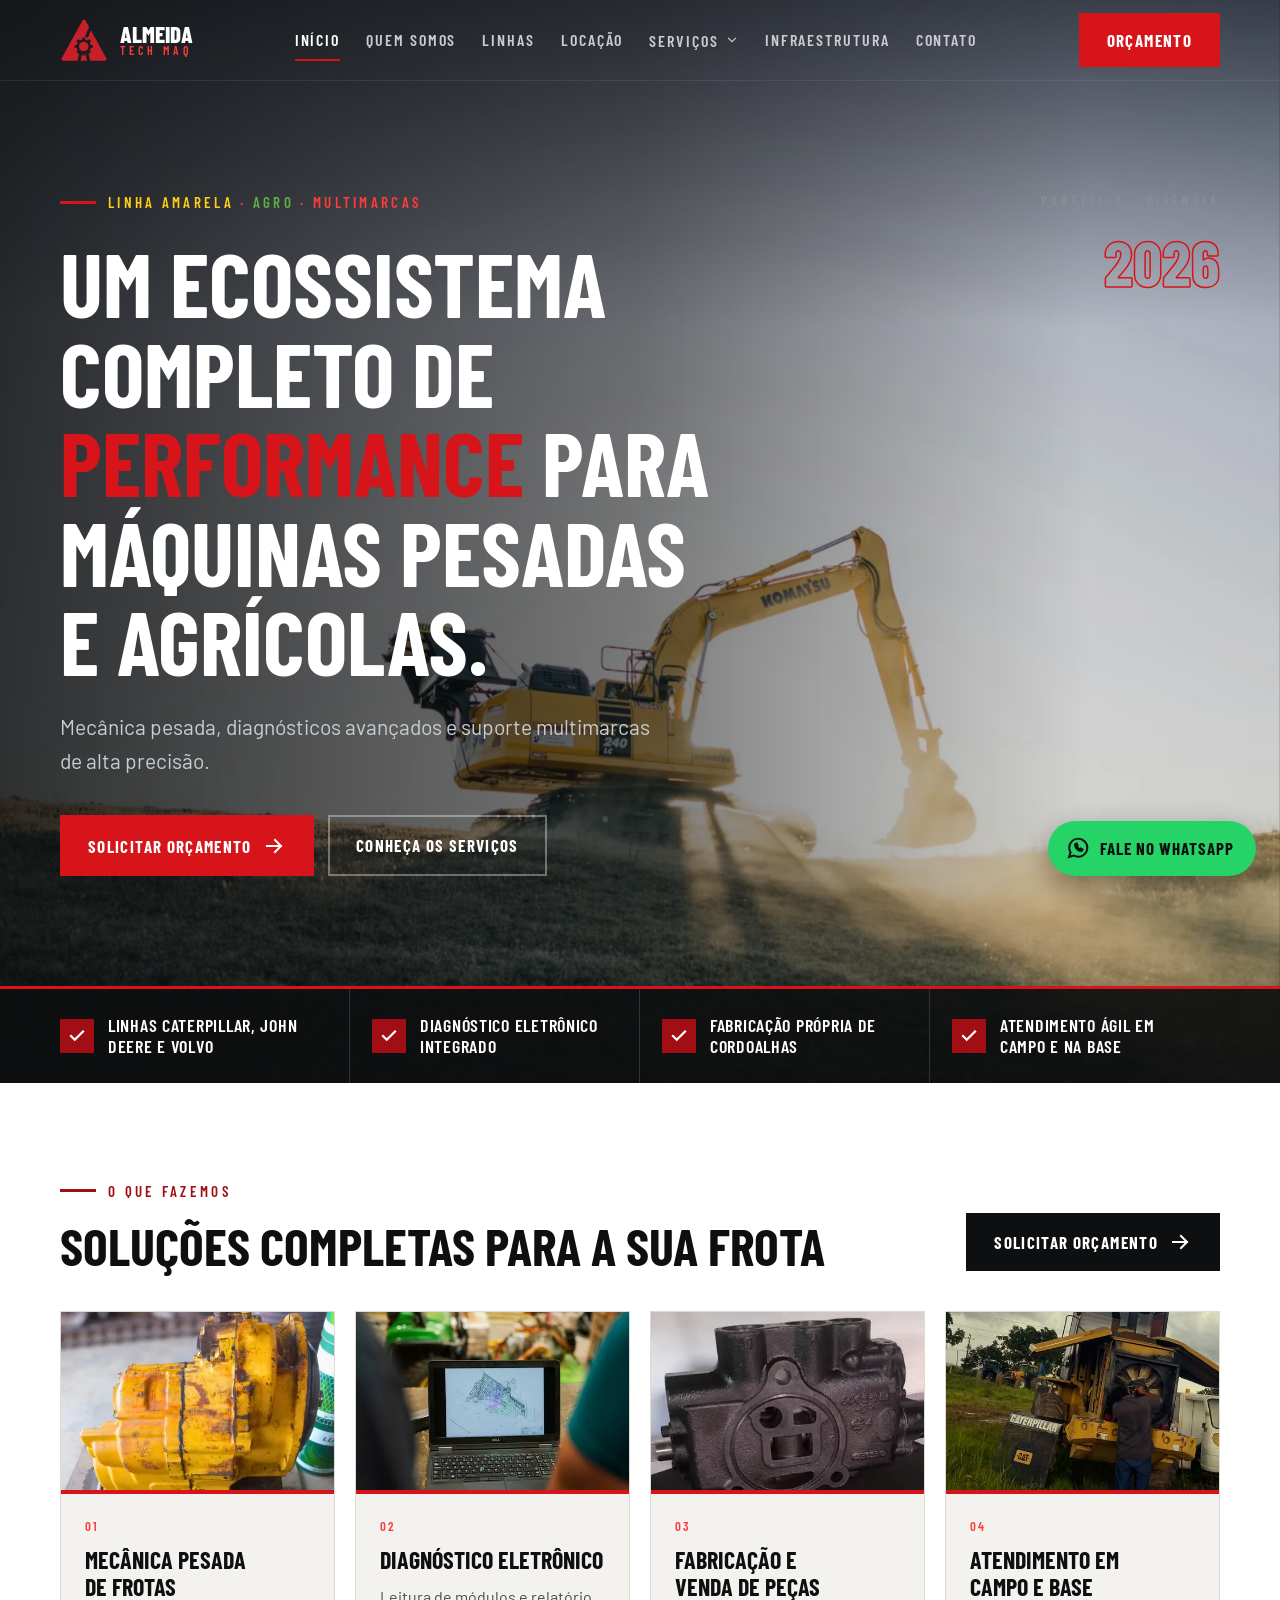
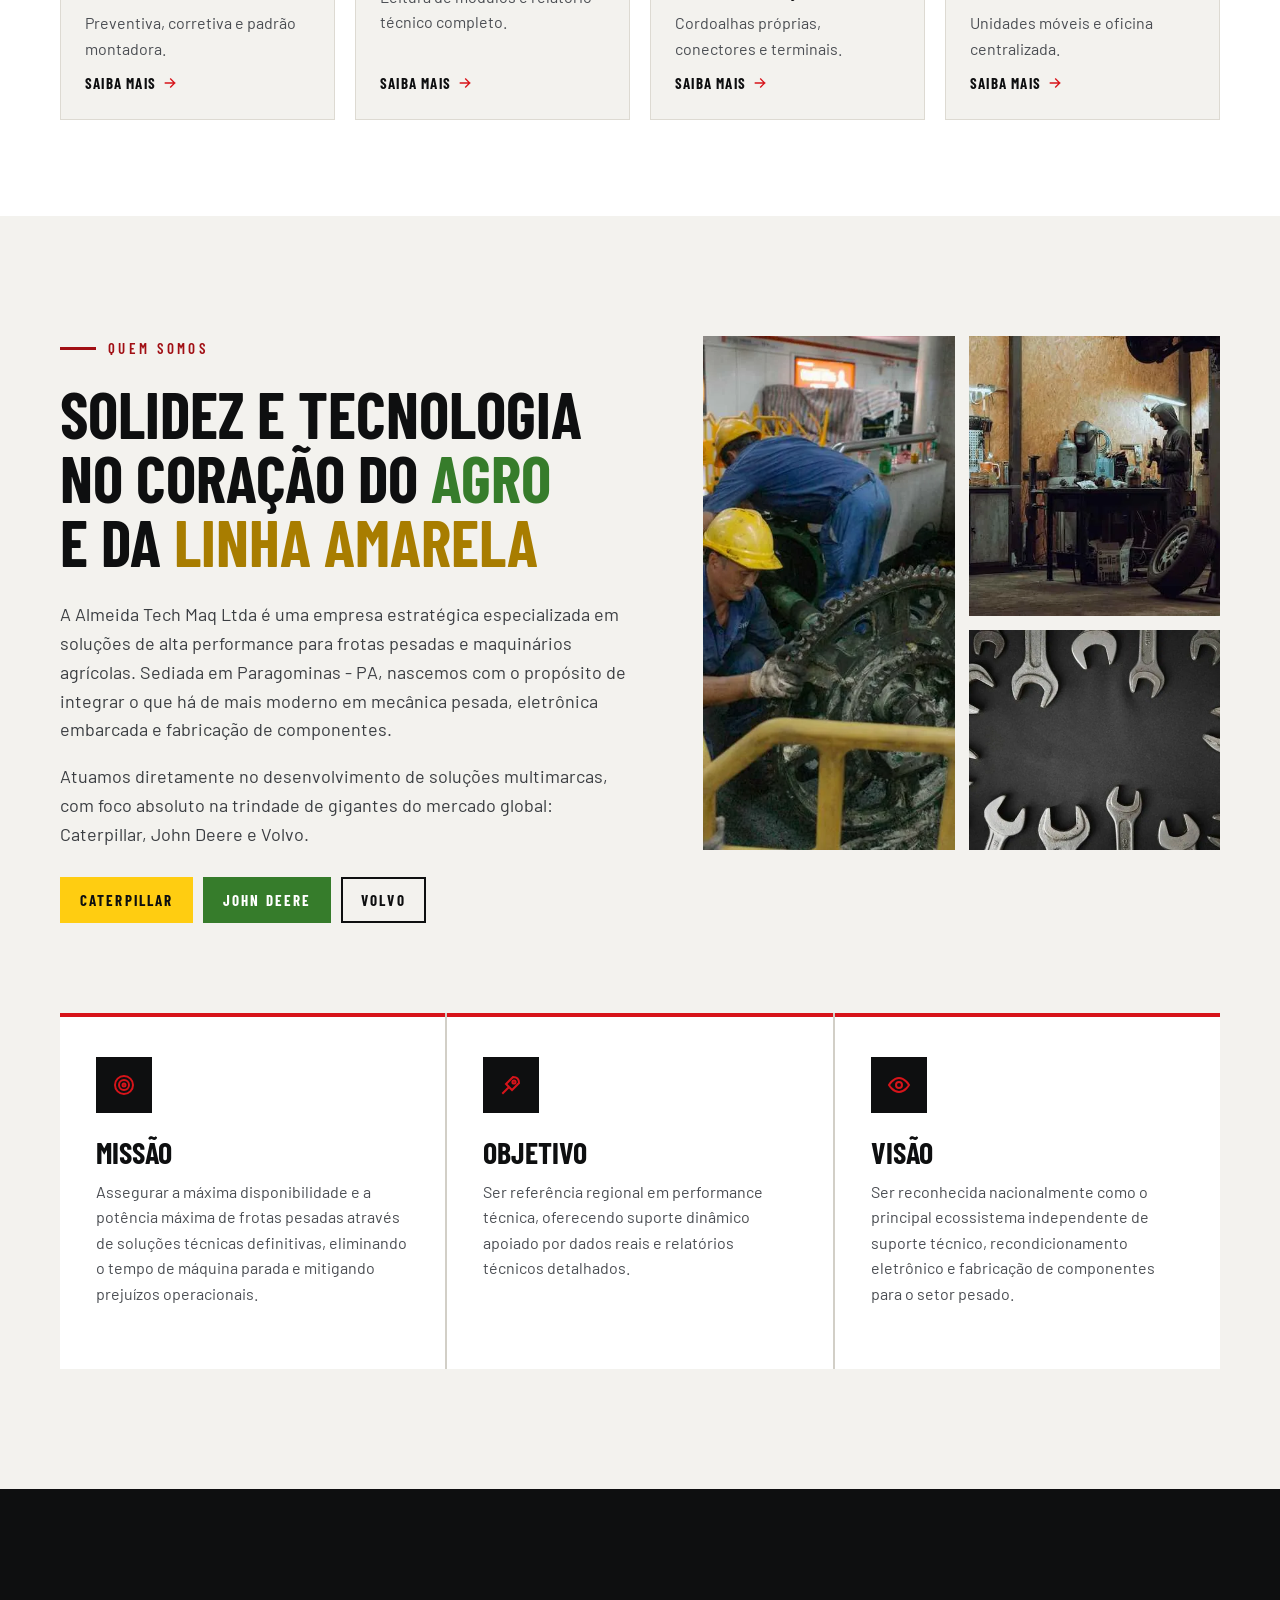
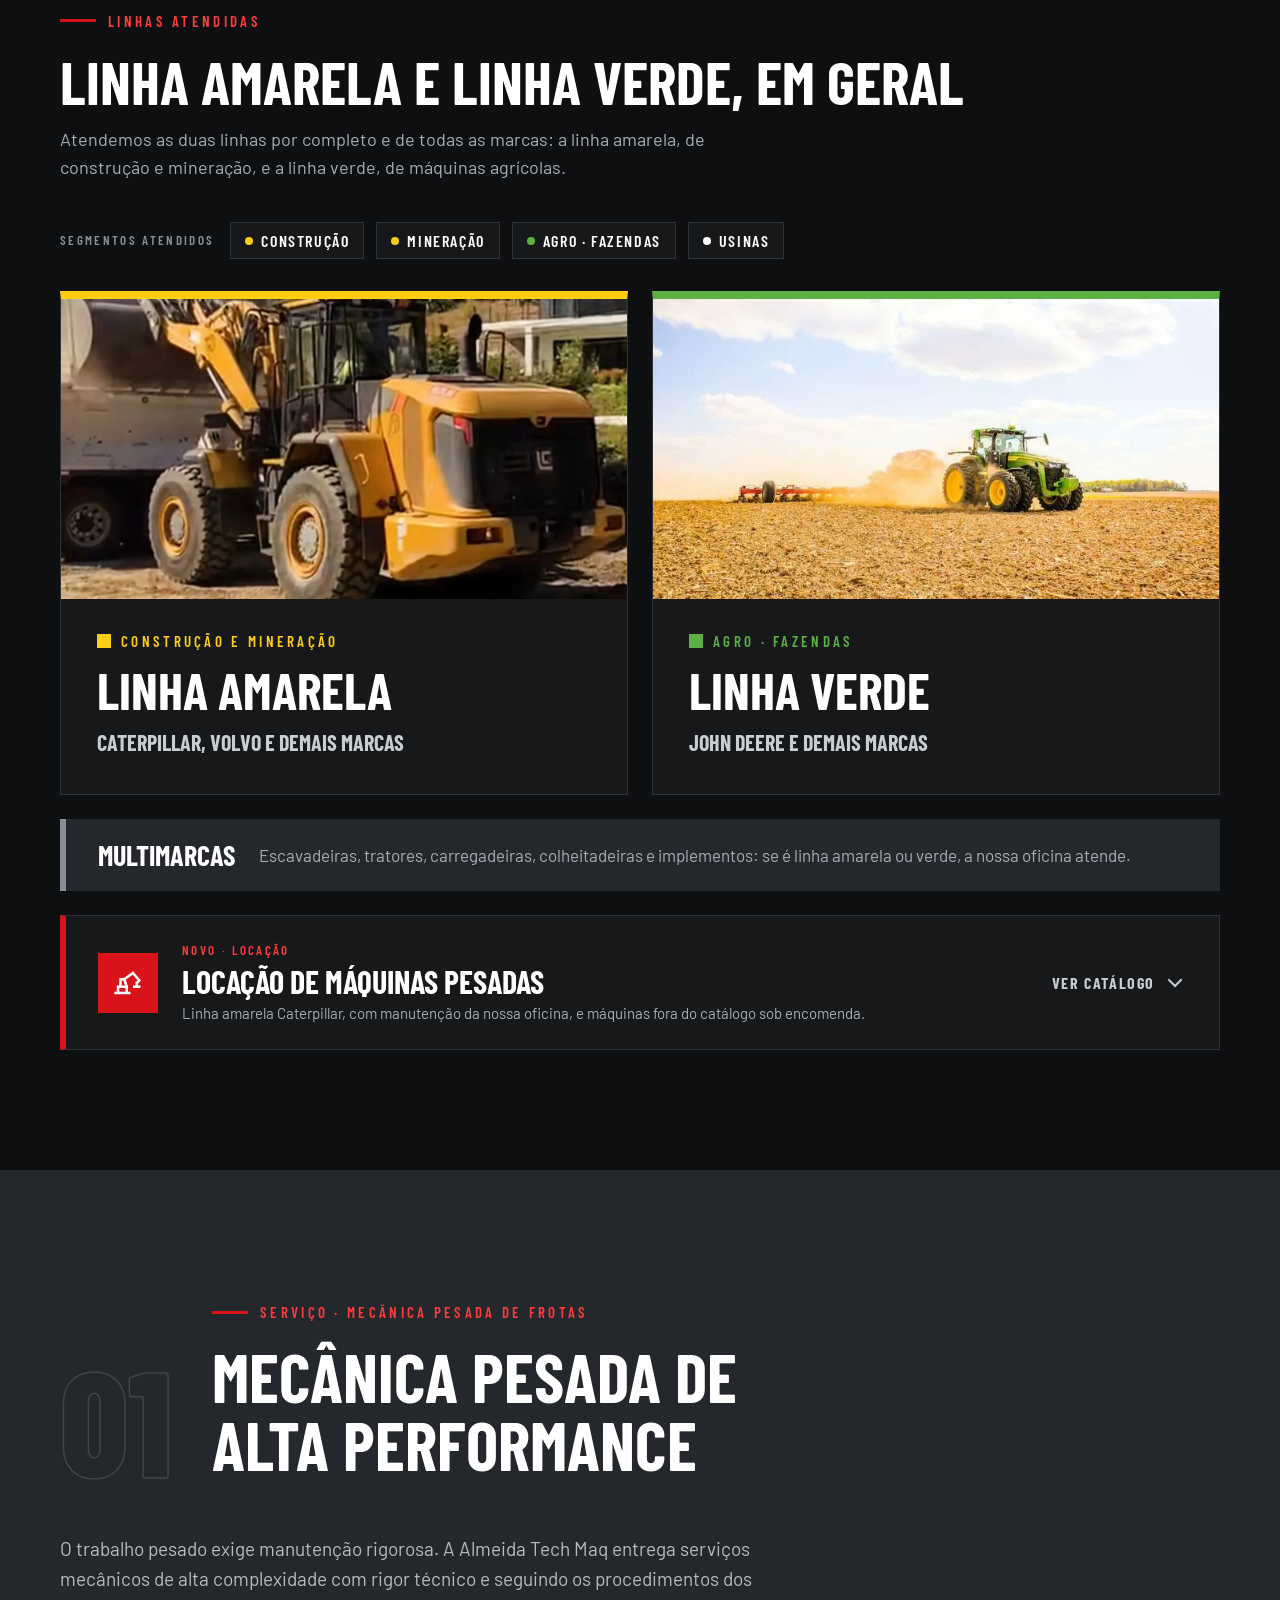
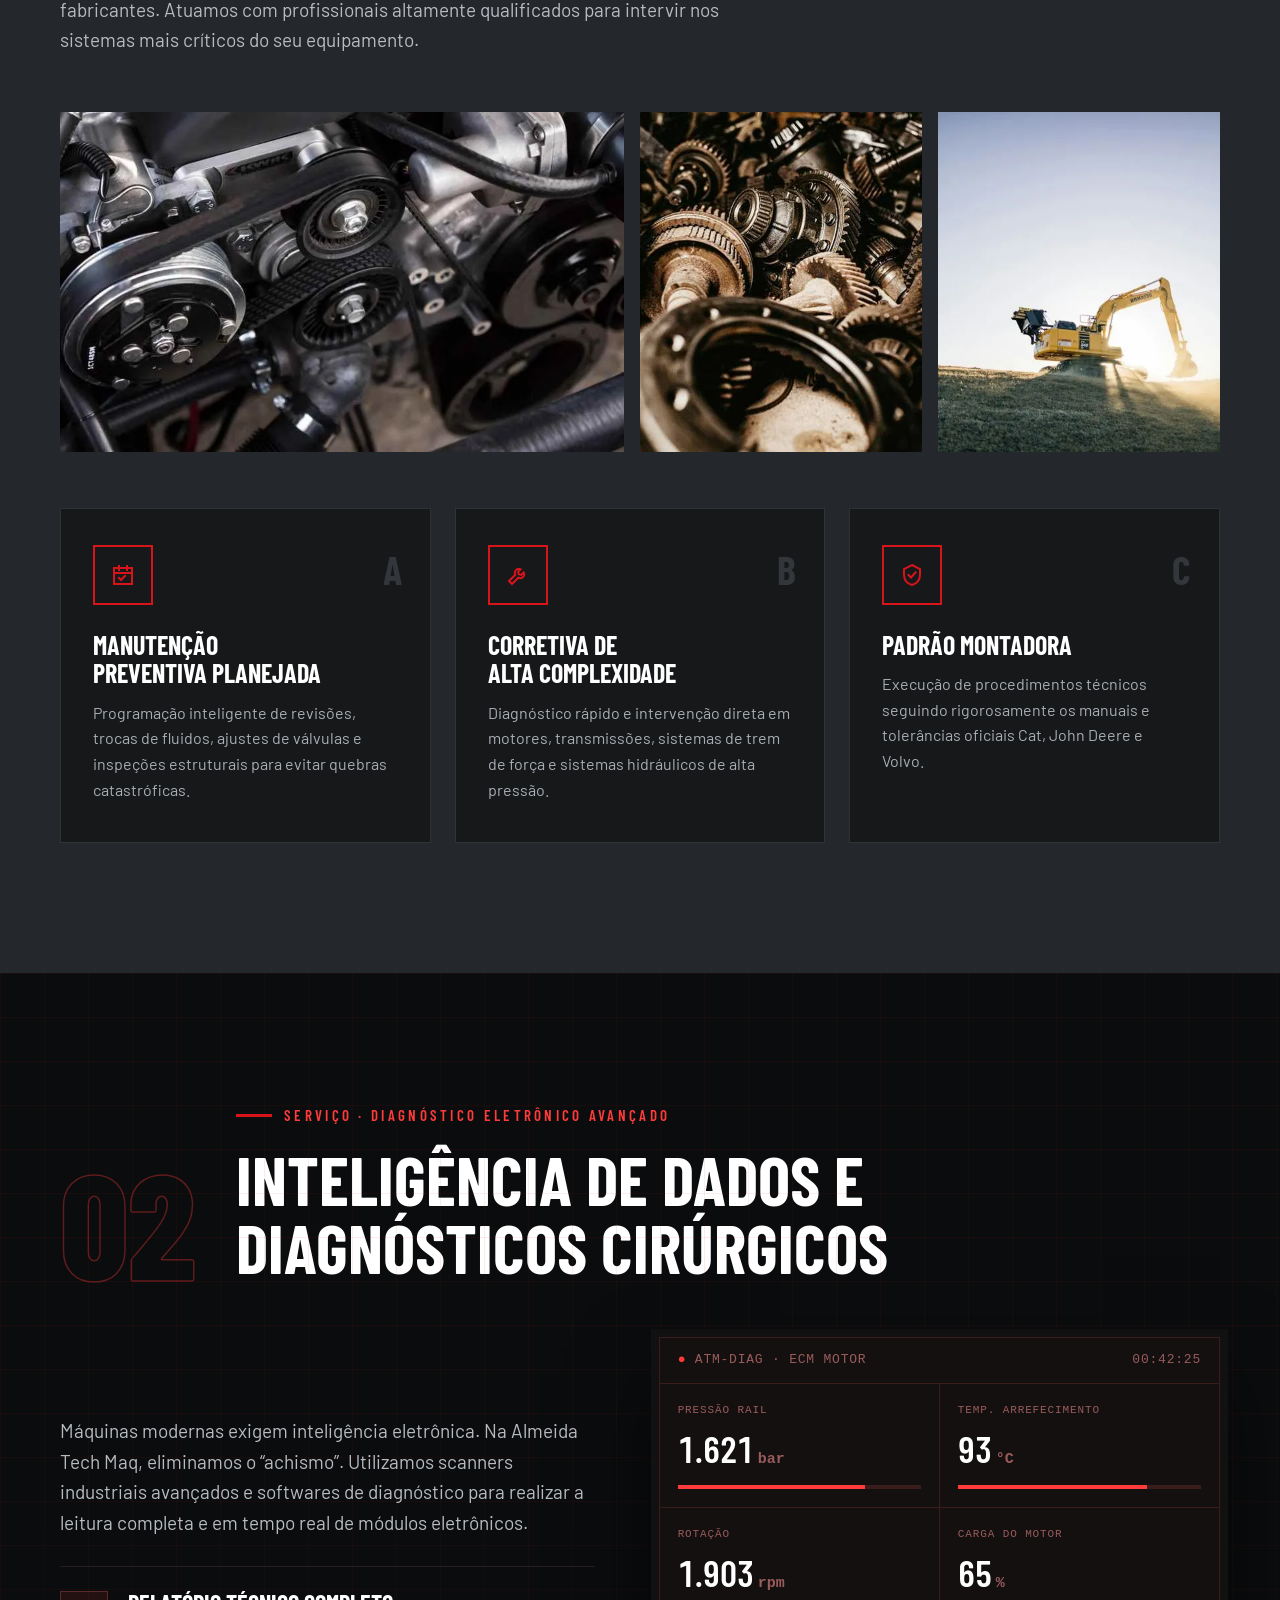
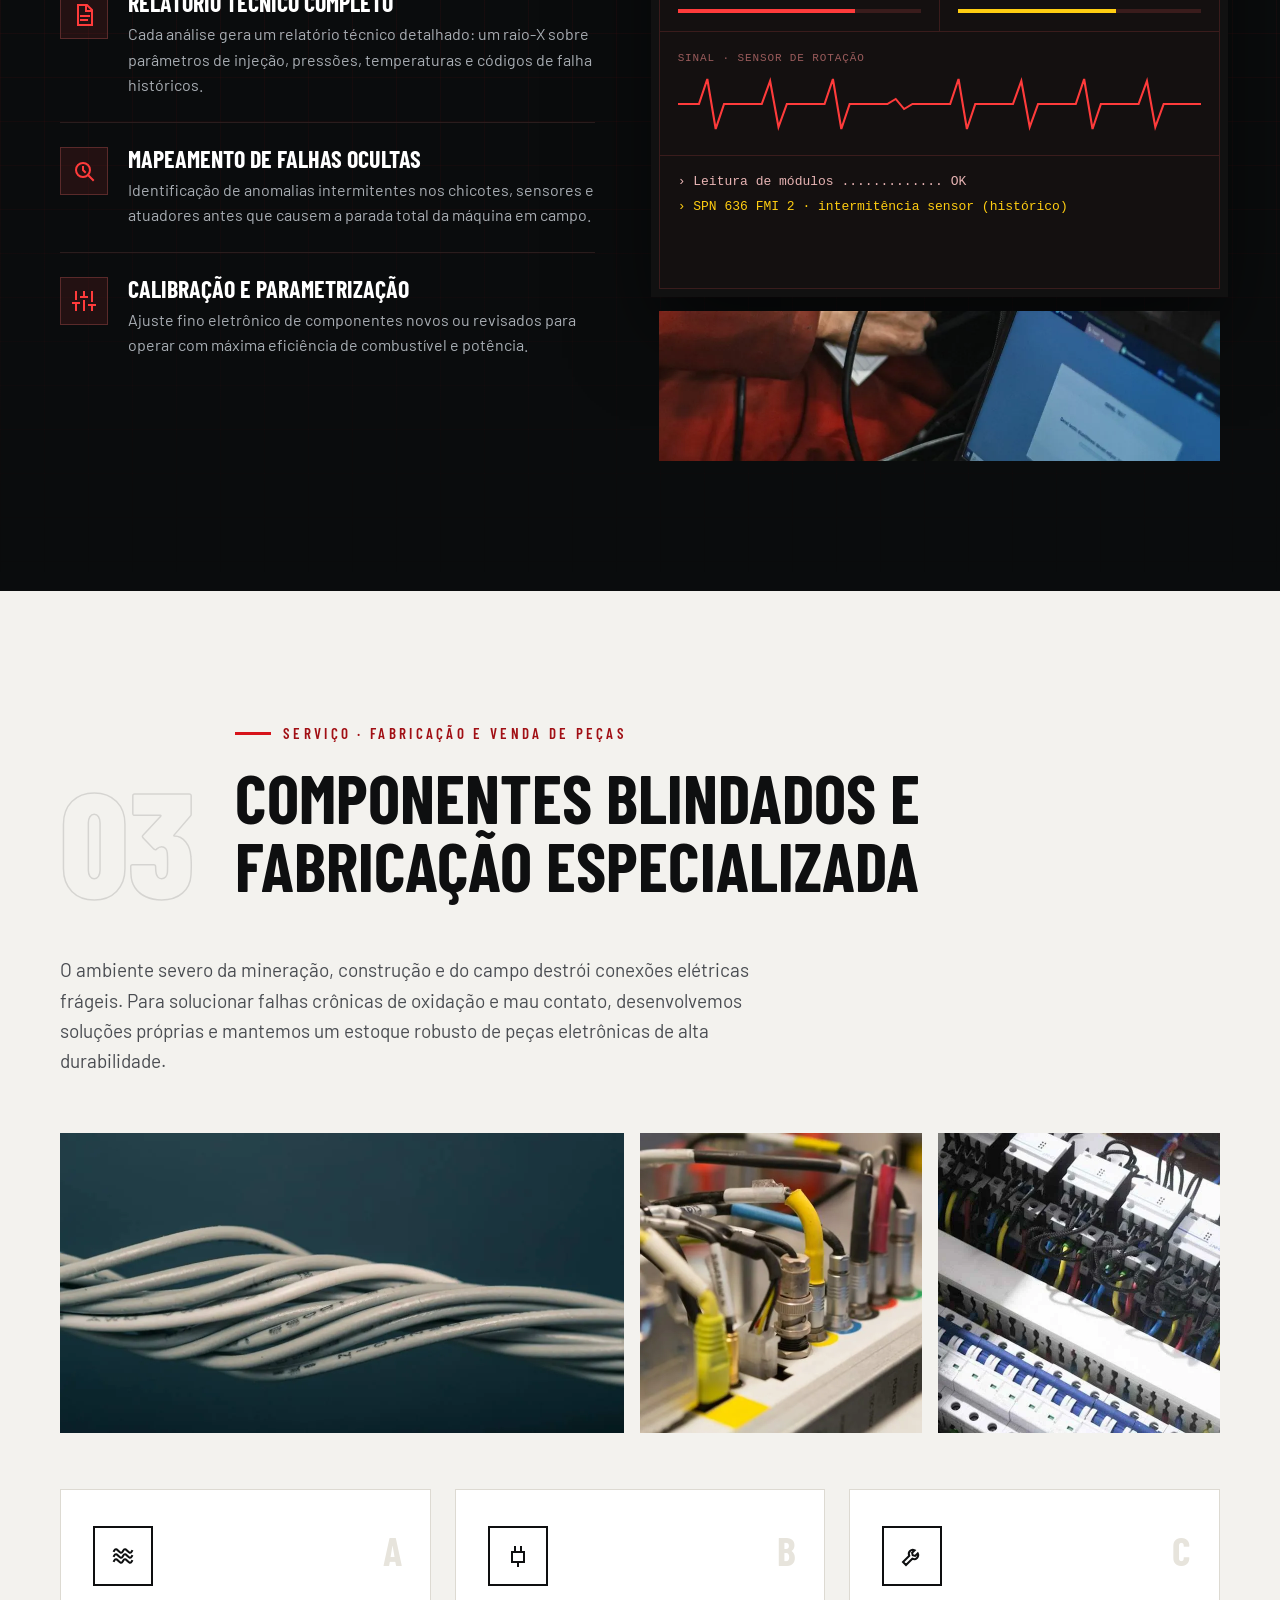
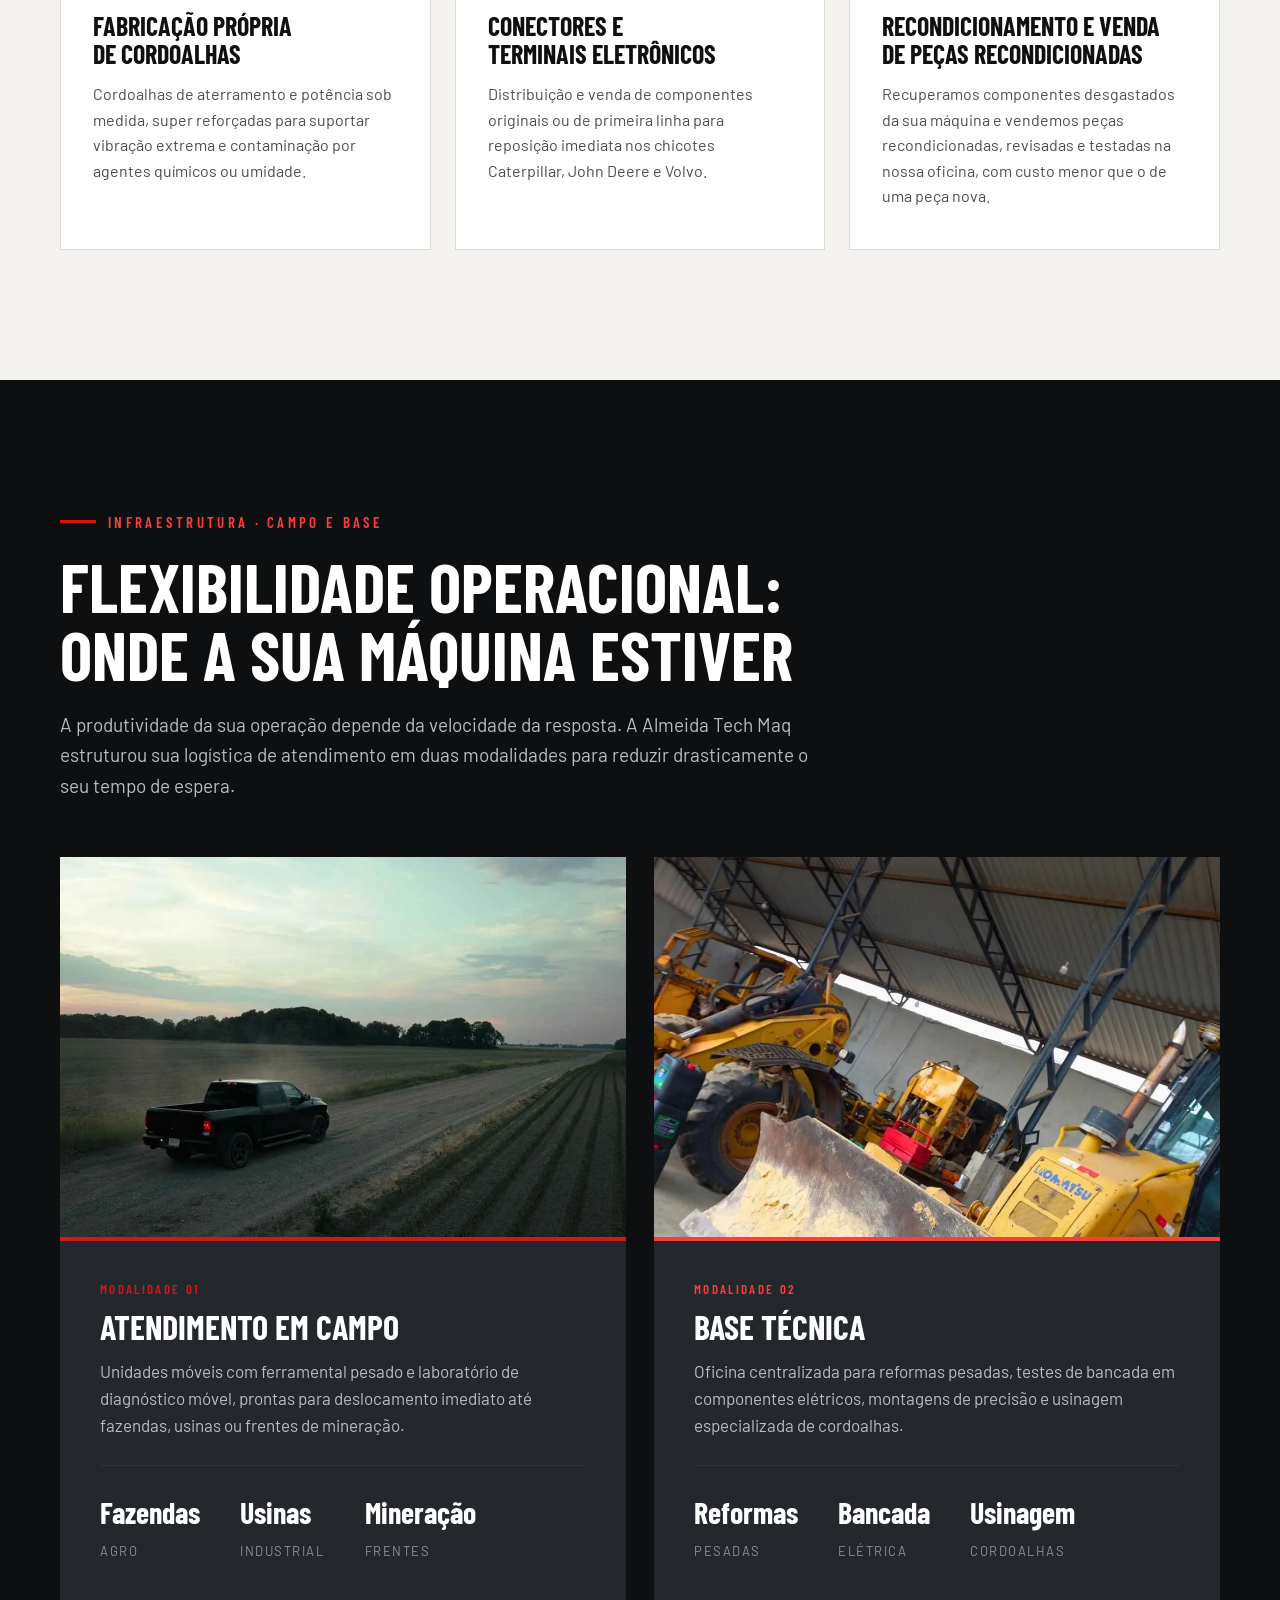
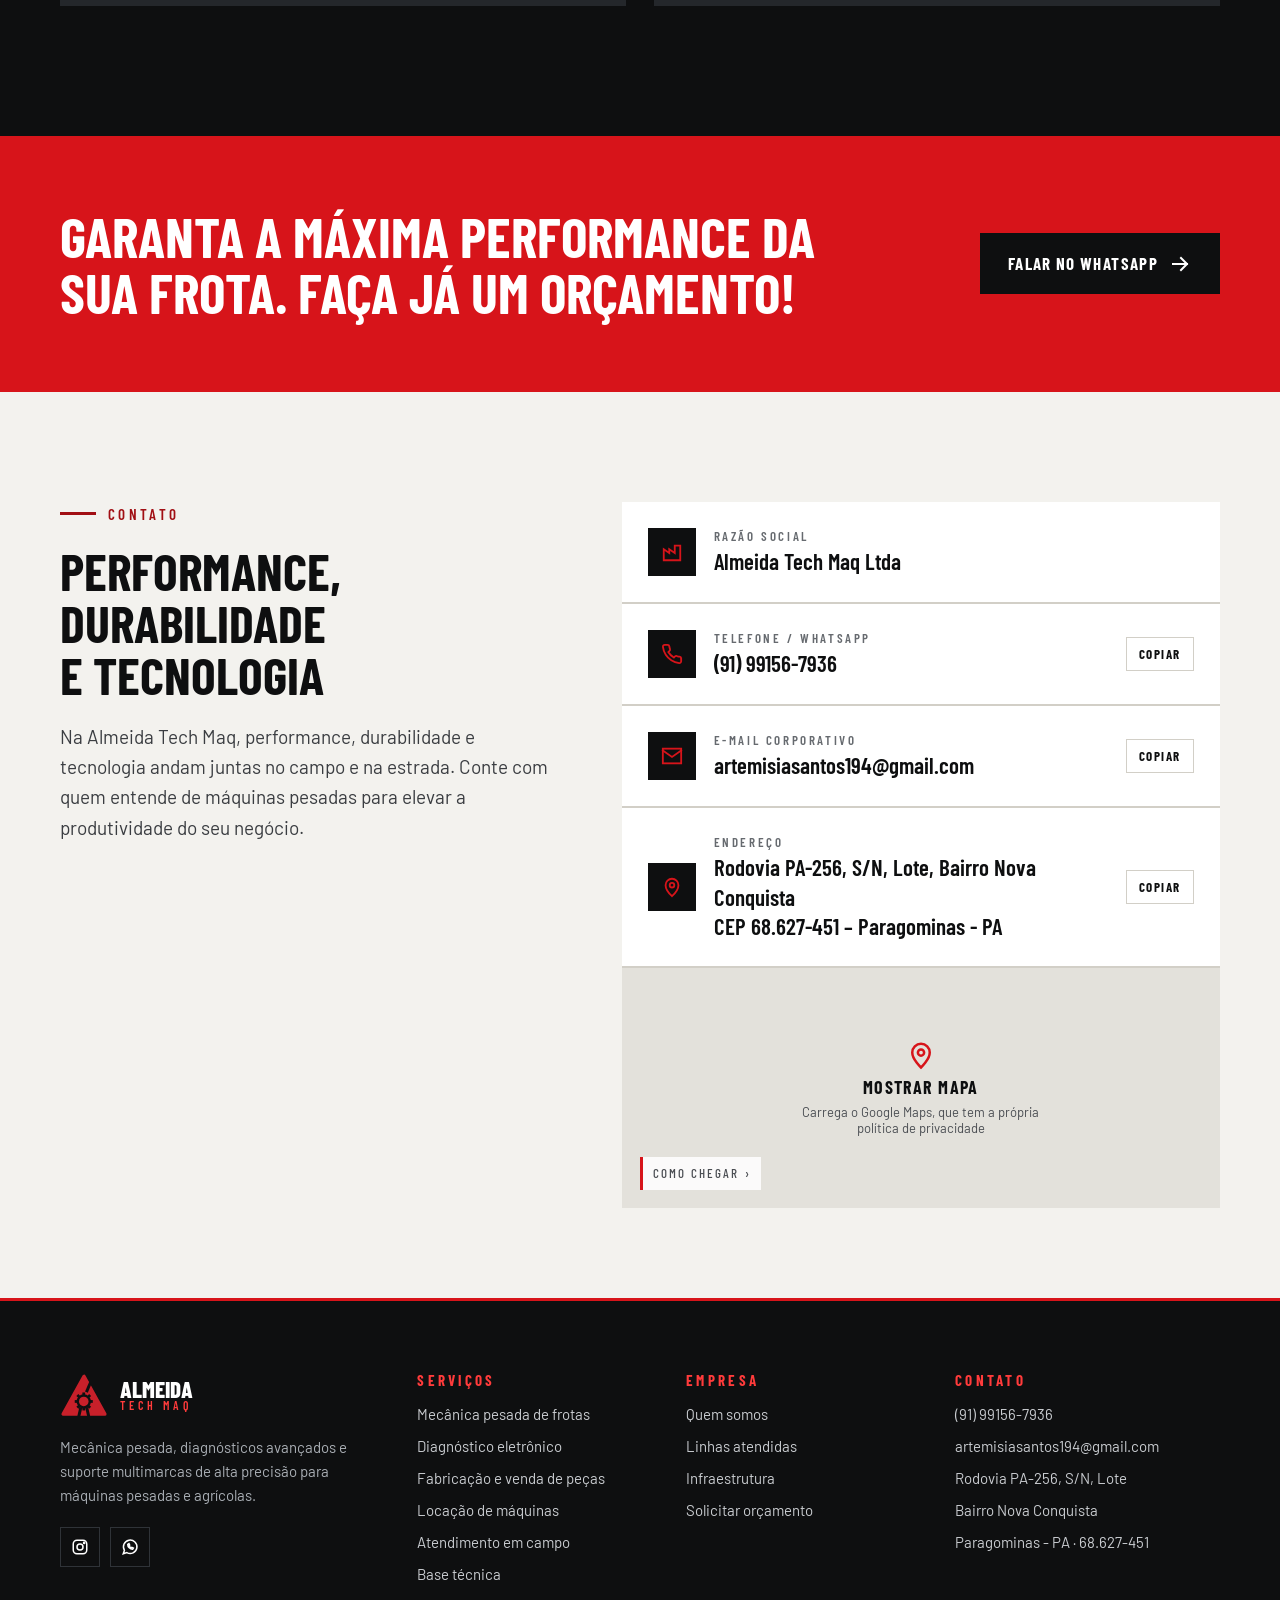
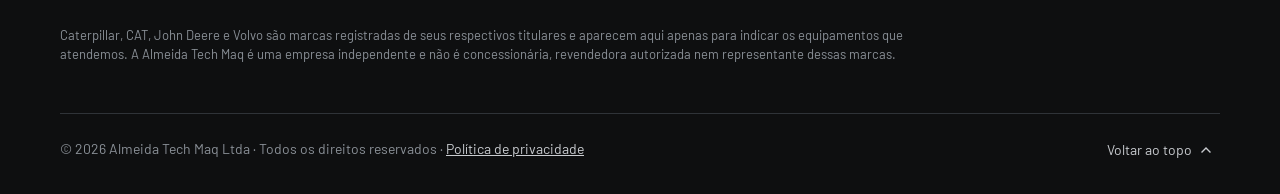
==== commit 3ed11548: "Nova foto de fundo no topo da página inicial, mais clara e em alta resolução" ====
--- a/index.html
+++ b/index.html
@@ -105,7 +105,7 @@
 
 <!-- 1. CAPA -->
 <section class="hero" id="inicio">
-  <div class="hero-bg"><img src="img/silhueta-de-escavadeira-no-por-do-sol.webp" alt="Silhueta de escavadeira no pôr do sol" width="1440" height="1030" fetchpriority="high" decoding="async"></div>
+  <div class="hero-bg"><img src="img/escavadeira-no-campo-ao-amanhecer.webp" srcset="img/escavadeira-no-campo-ao-amanhecer-960.webp 960w, img/escavadeira-no-campo-ao-amanhecer.webp 1920w" sizes="100vw" alt="Escavadeira trabalhando no campo ao amanhecer" width="1920" height="1280" fetchpriority="high" decoding="async"></div>
   <div class="wrap">
     <div>
       <div class="eyebrow"><span><span class="cat">Linha amarela</span> · <span class="agro">Agro</span> · Multimarcas</span></div>
--- a/styles.css
+++ b/styles.css
@@ -73,7 +73,8 @@
 .hero-bg{position:absolute;inset:0}
 .hero-bg img{width:100%;height:100%;object-fit:cover;transform:scale(1.05);animation:kb 18s ease-out forwards}
 @keyframes kb{to{transform:scale(1)}}
-.hero-bg::after{content:"";position:absolute;inset:0;background:linear-gradient(90deg,rgba(14,15,16,.95),rgba(14,15,16,.75) 50%,rgba(14,15,16,.25))}
+.hero-bg img{object-position:62% 60%}
+.hero-bg::after{content:"";position:absolute;inset:0;background:linear-gradient(180deg,rgba(14,15,16,.6),rgba(14,15,16,0) 30%),linear-gradient(90deg,rgba(14,15,16,.85),rgba(14,15,16,.55) 50%,rgba(14,15,16,.15) 85%)}
 .hero > .wrap{position:relative;padding-block:190px 110px;display:grid;grid-template-columns:1fr auto;gap:40px}
 .hero h1{font-size:clamp(46px,7vw,92px);max-width:880px;margin:24px 0}
 .hero h1 em{font-style:normal;color:var(--red)}
@@ -306,6 +307,8 @@
 }
 @media (max-width:720px){
   .hero > .wrap{grid-template-columns:1fr;padding-block:130px 56px}
+  .hero-bg::after{background:linear-gradient(180deg,rgba(14,15,16,.75),rgba(14,15,16,.55) 60%,rgba(14,15,16,.35))}
+  .hero-bg img{object-position:68% 60%}
   .vig{display:none}
   .pillars .wrap,.sc-grid,.dirs,.lines,.cards3,.cols,.f-cols{grid-template-columns:1fr}
   .media{grid-template-columns:1fr 1fr;height:auto}.media figure{height:180px}.media figure:first-child{grid-column:span 2}
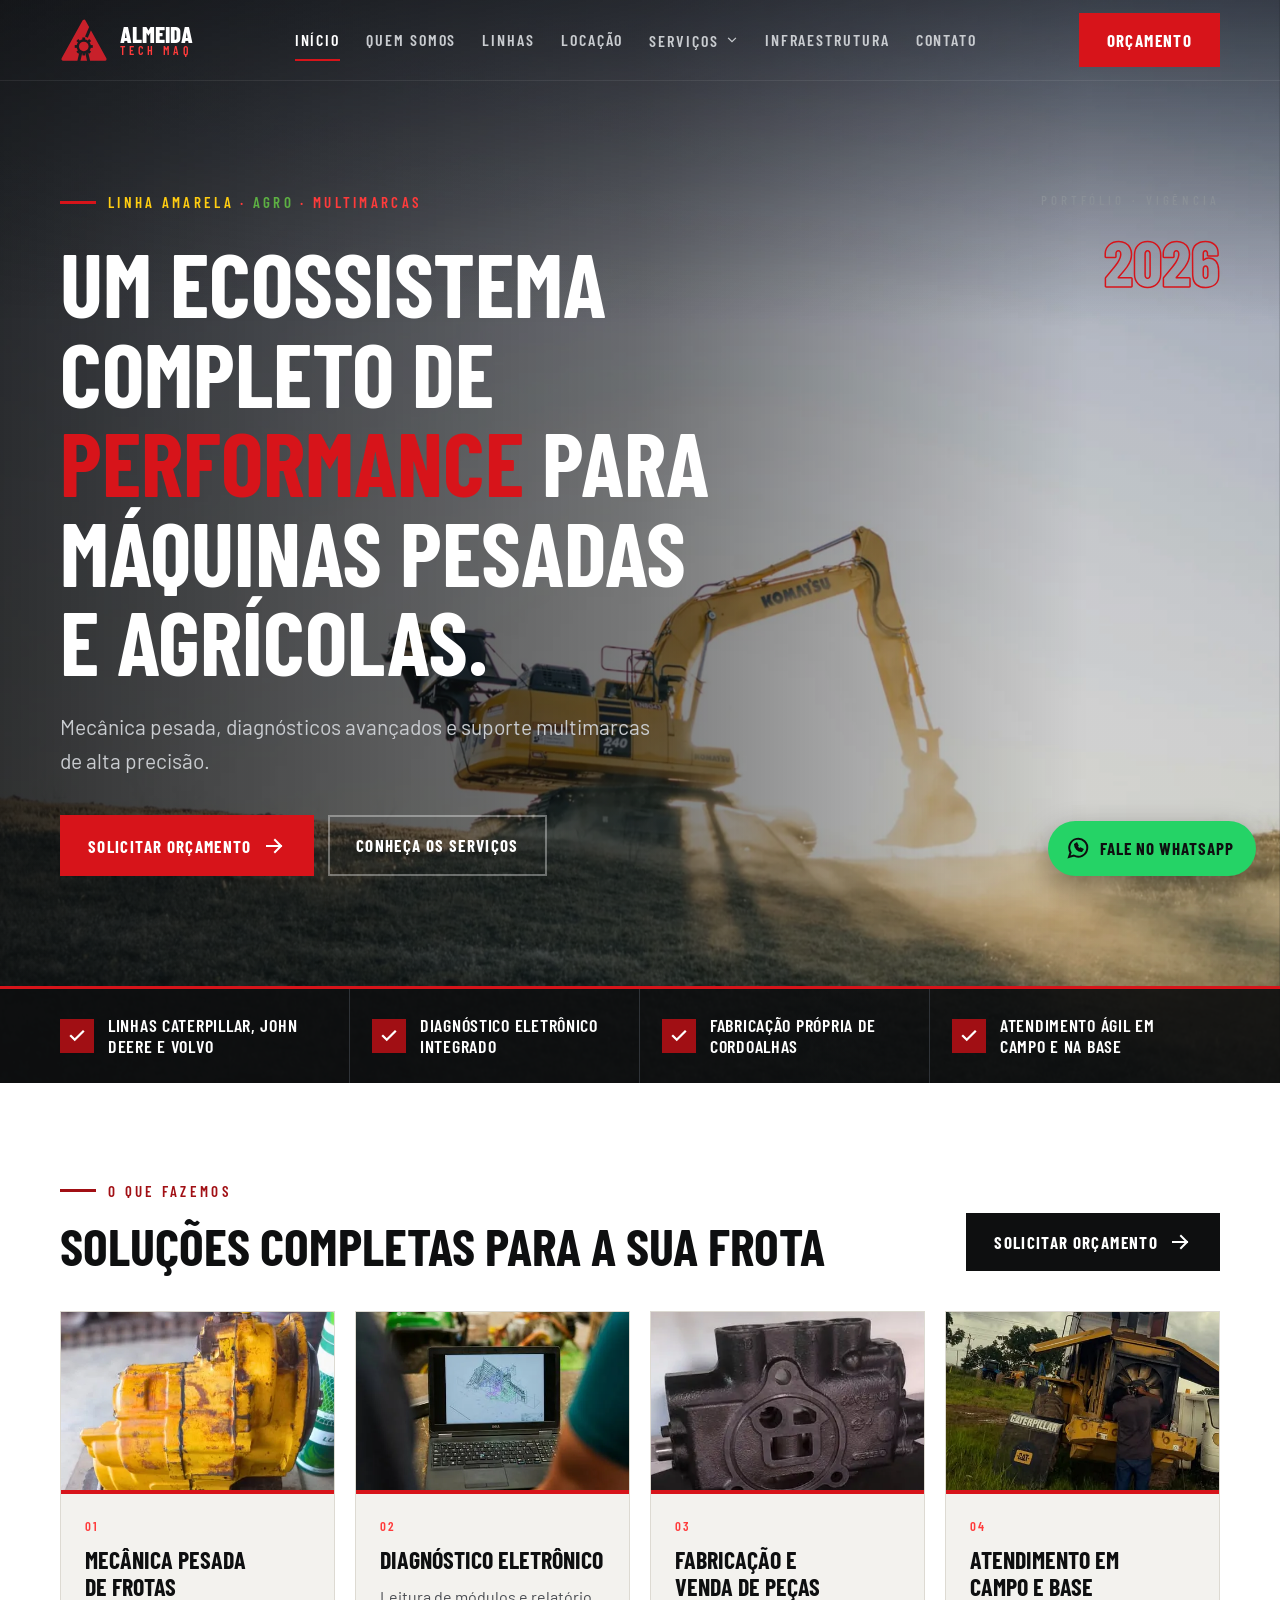
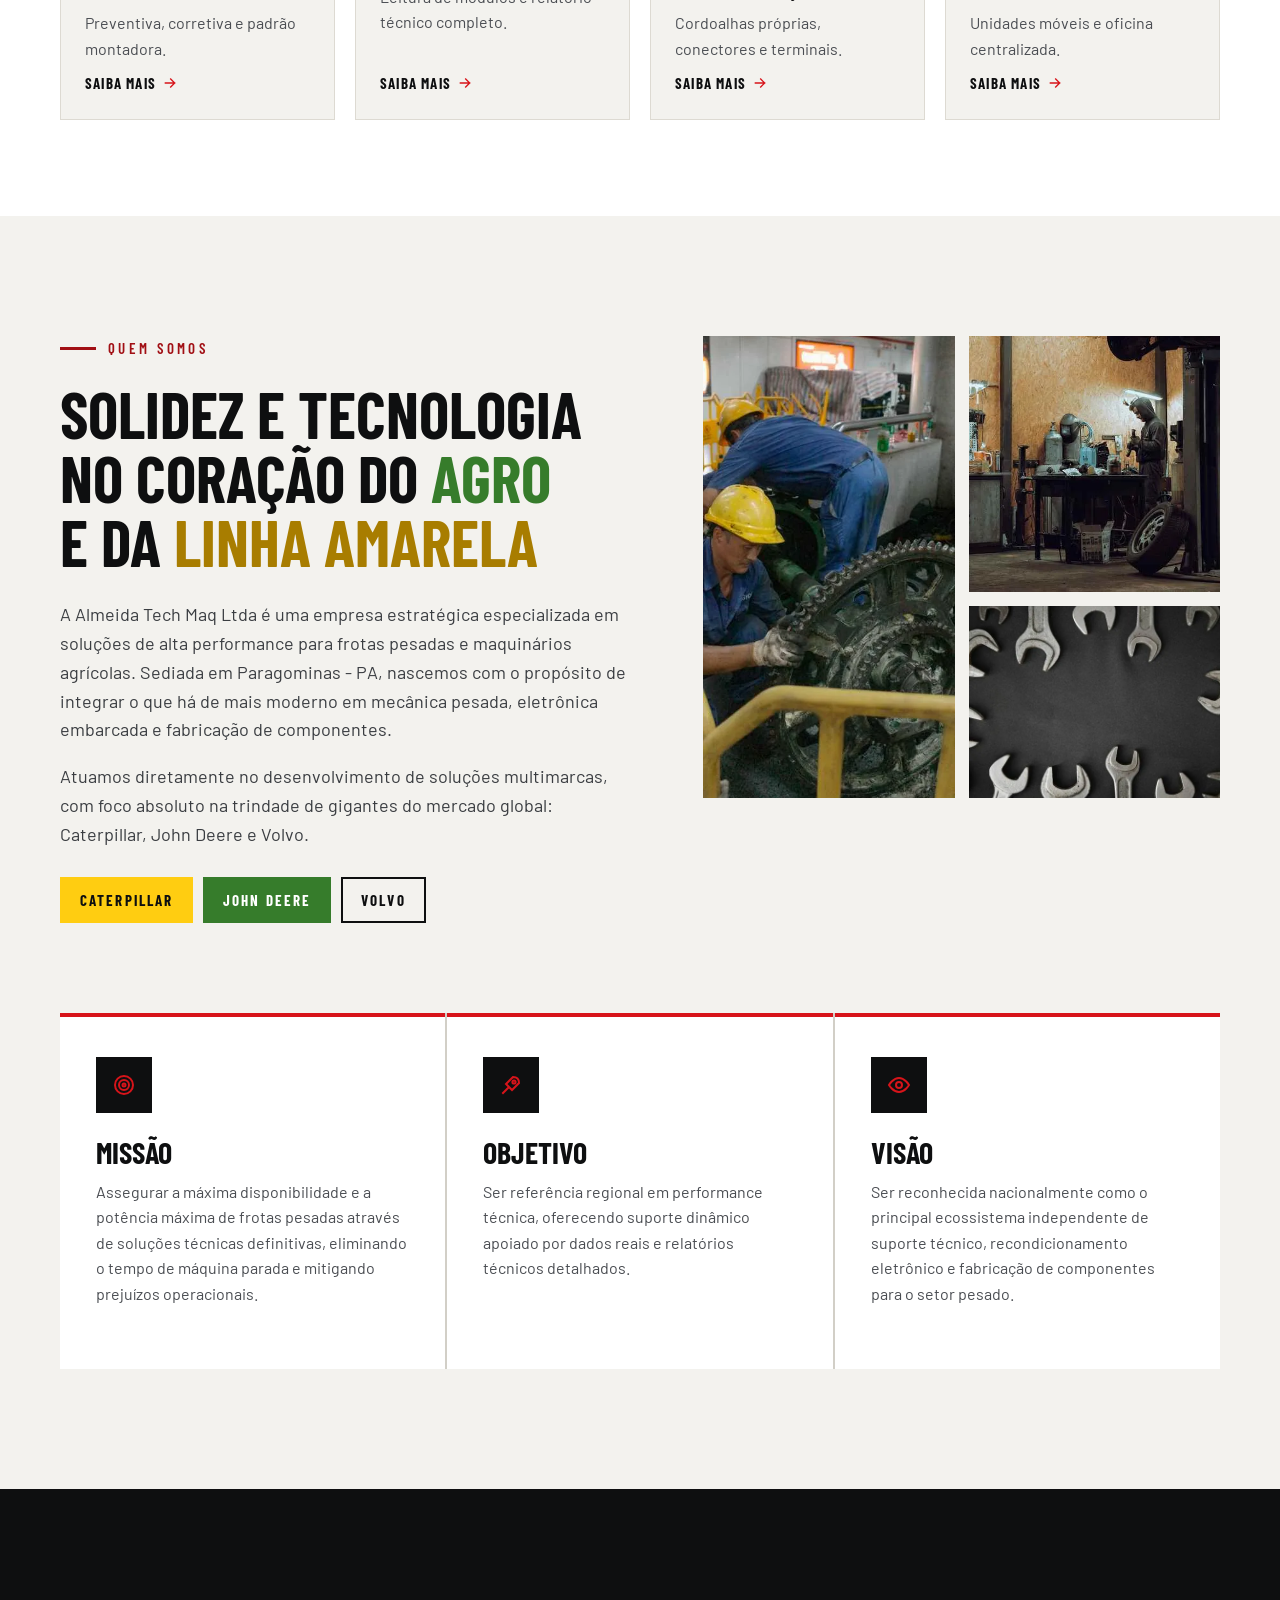
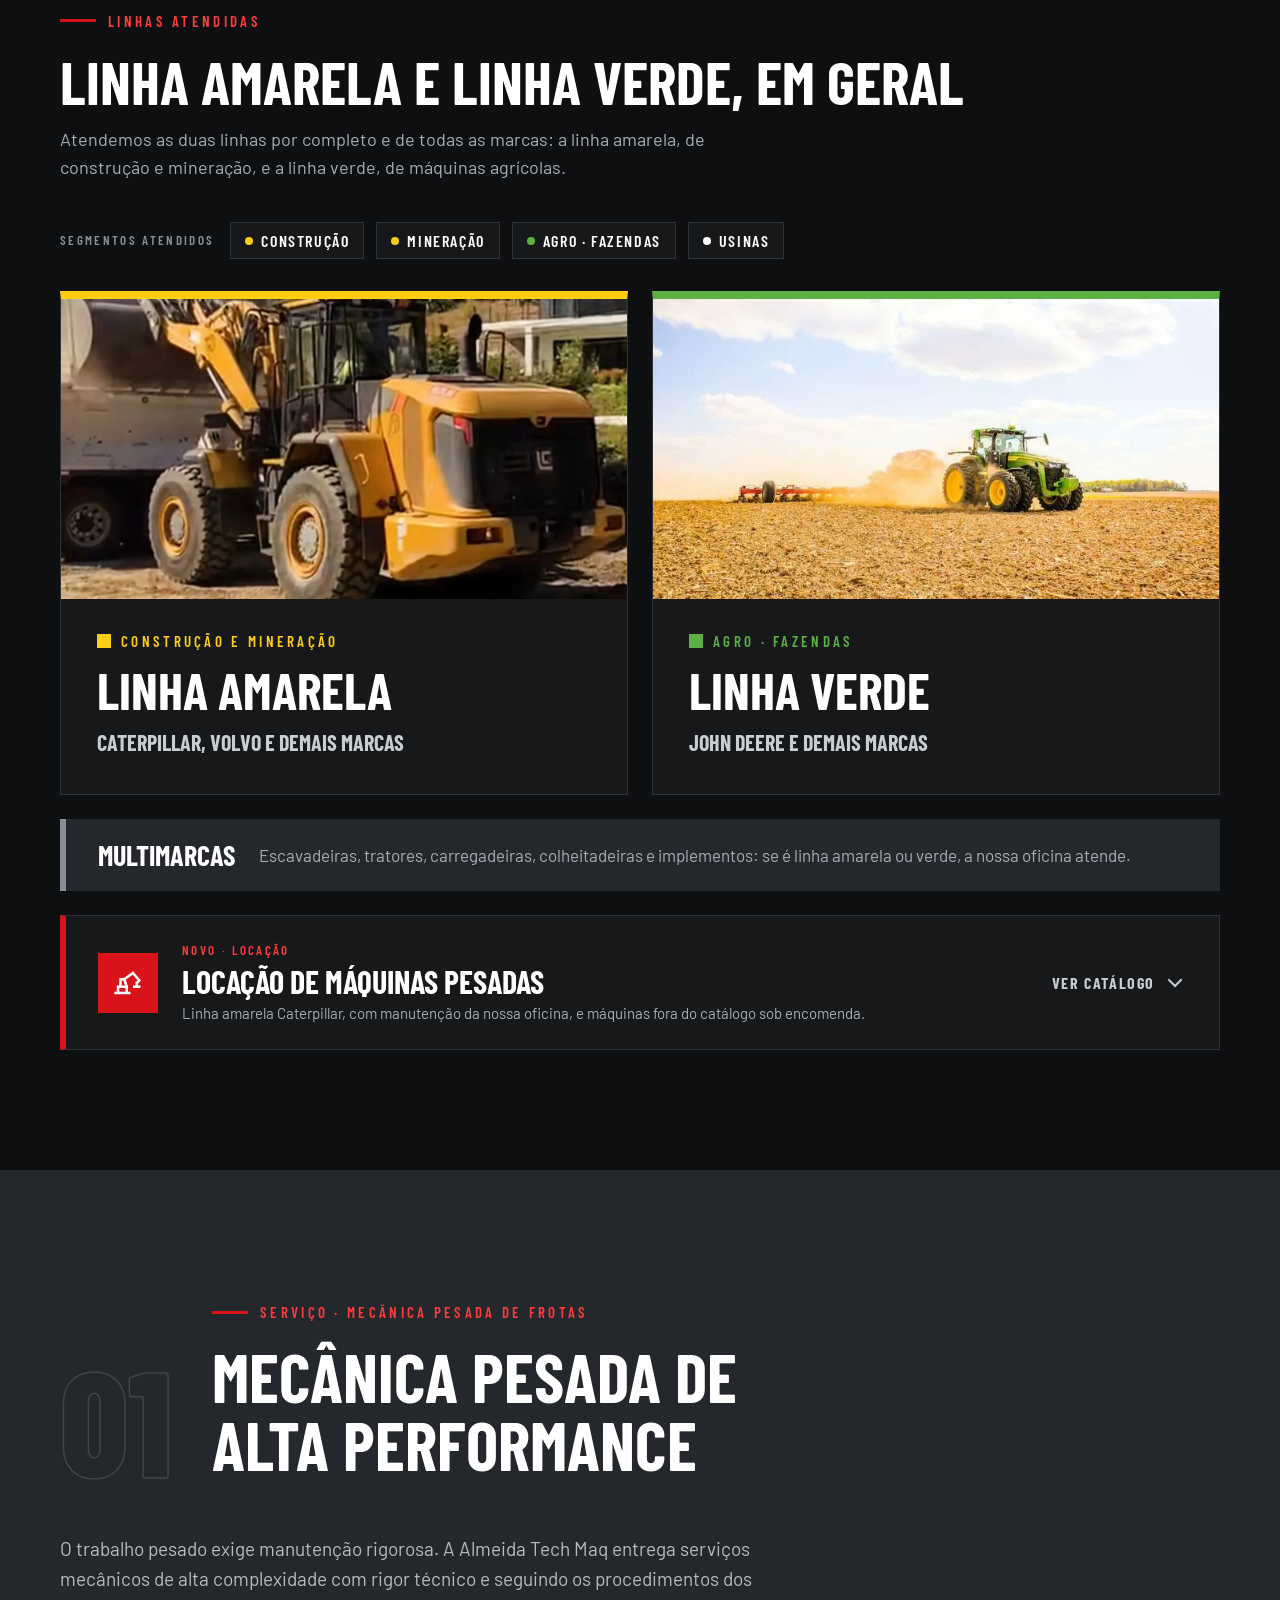
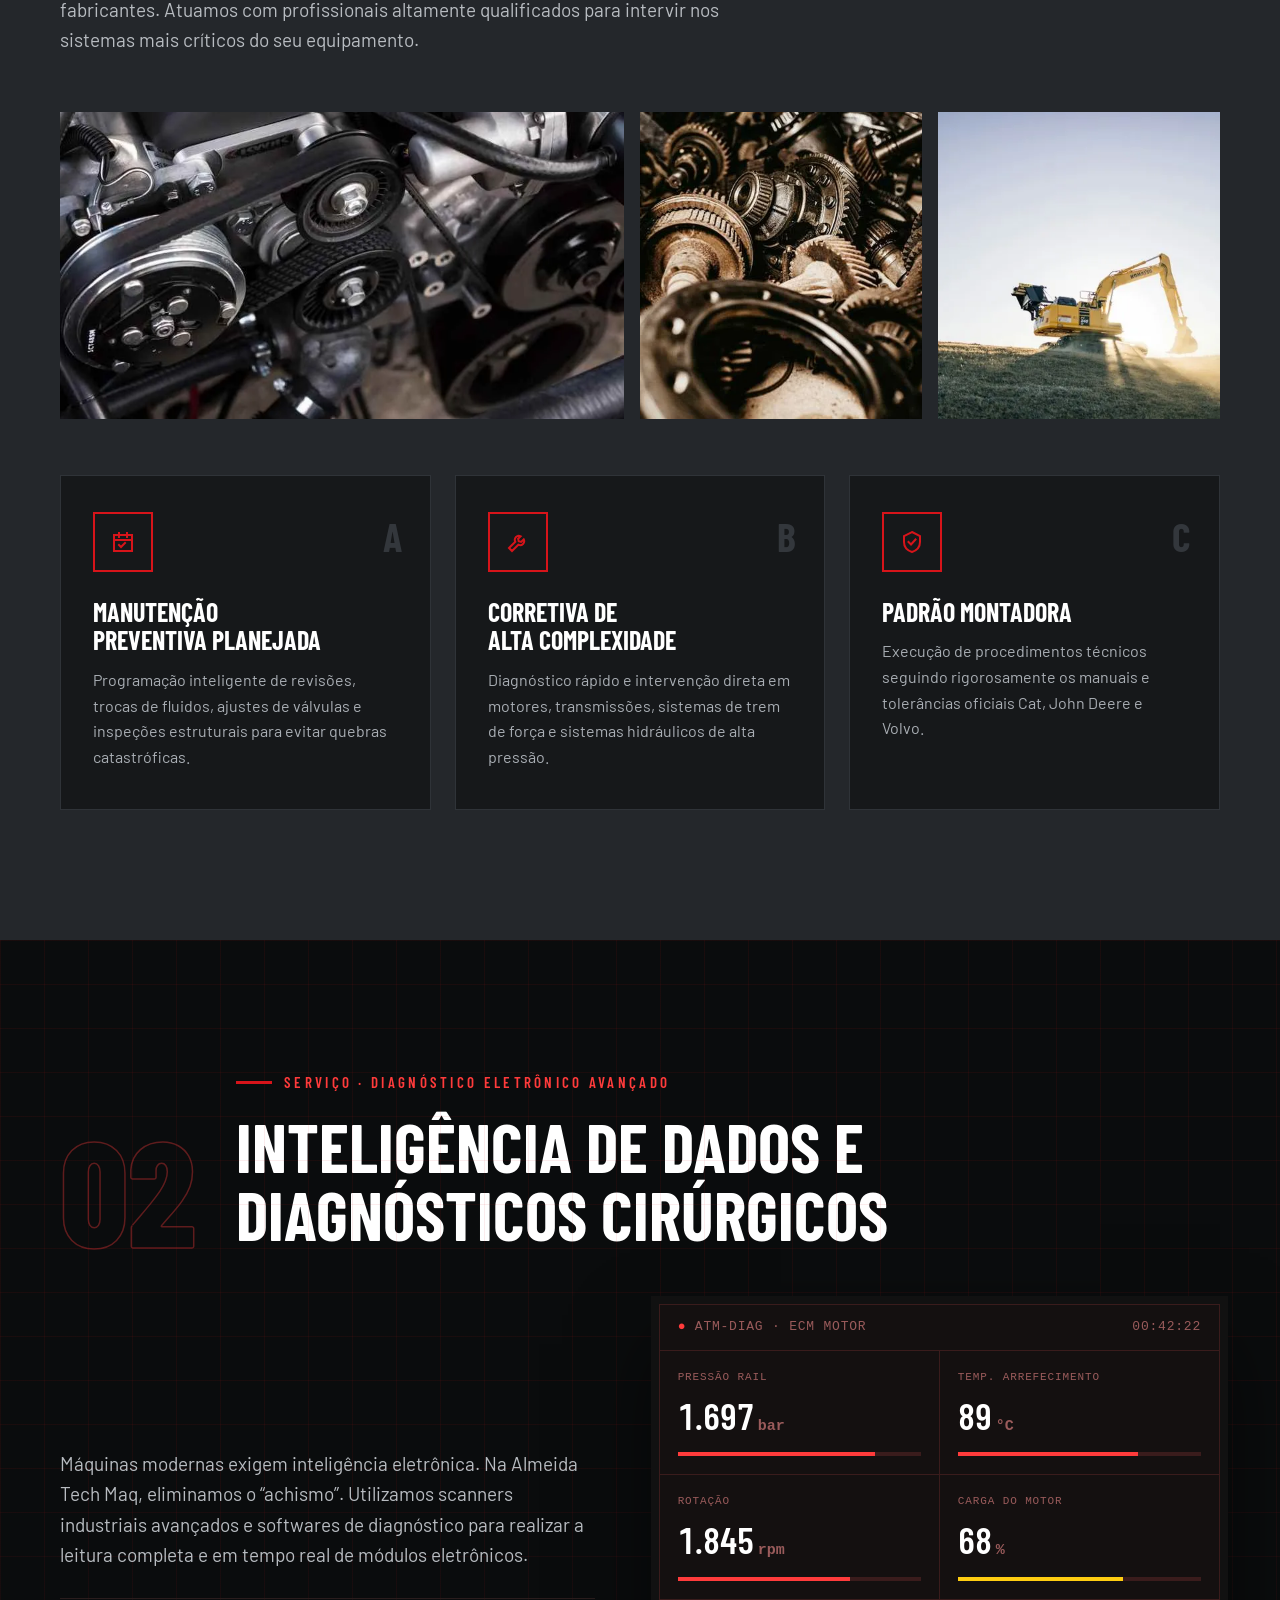
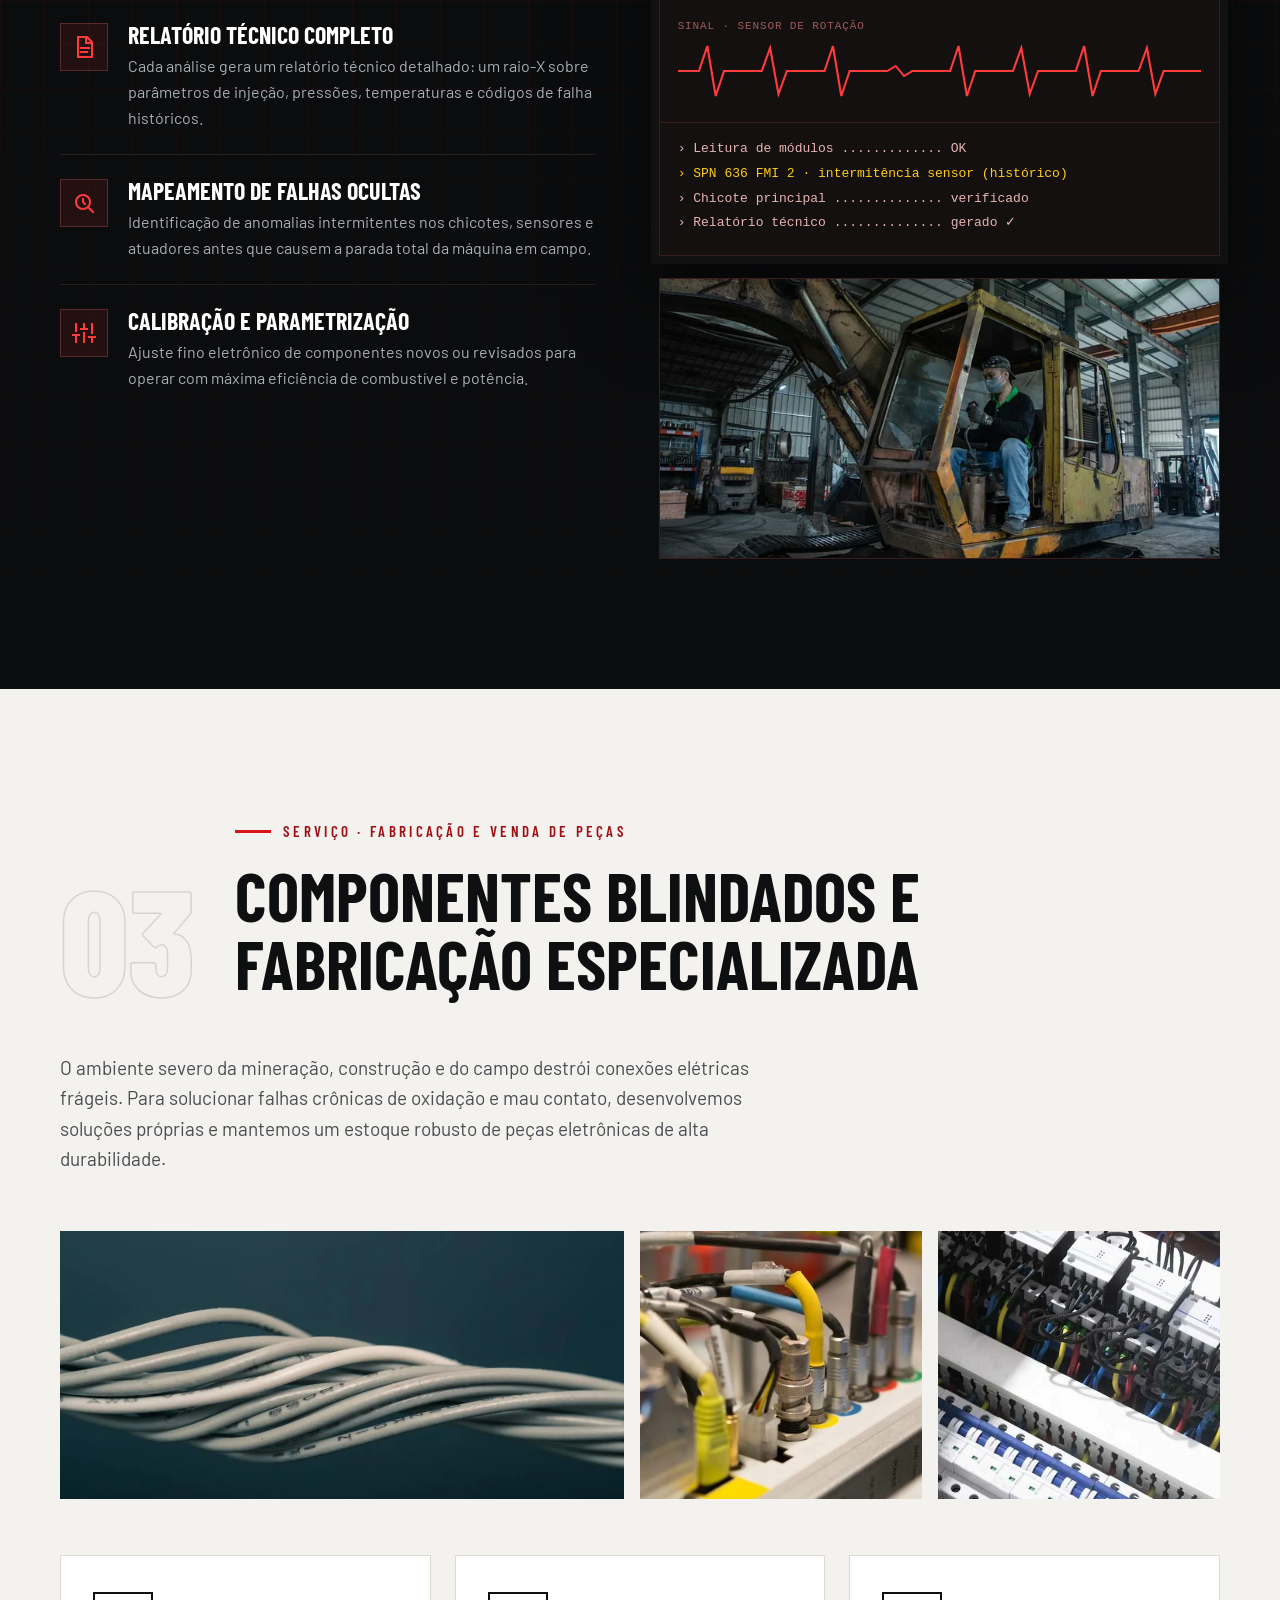
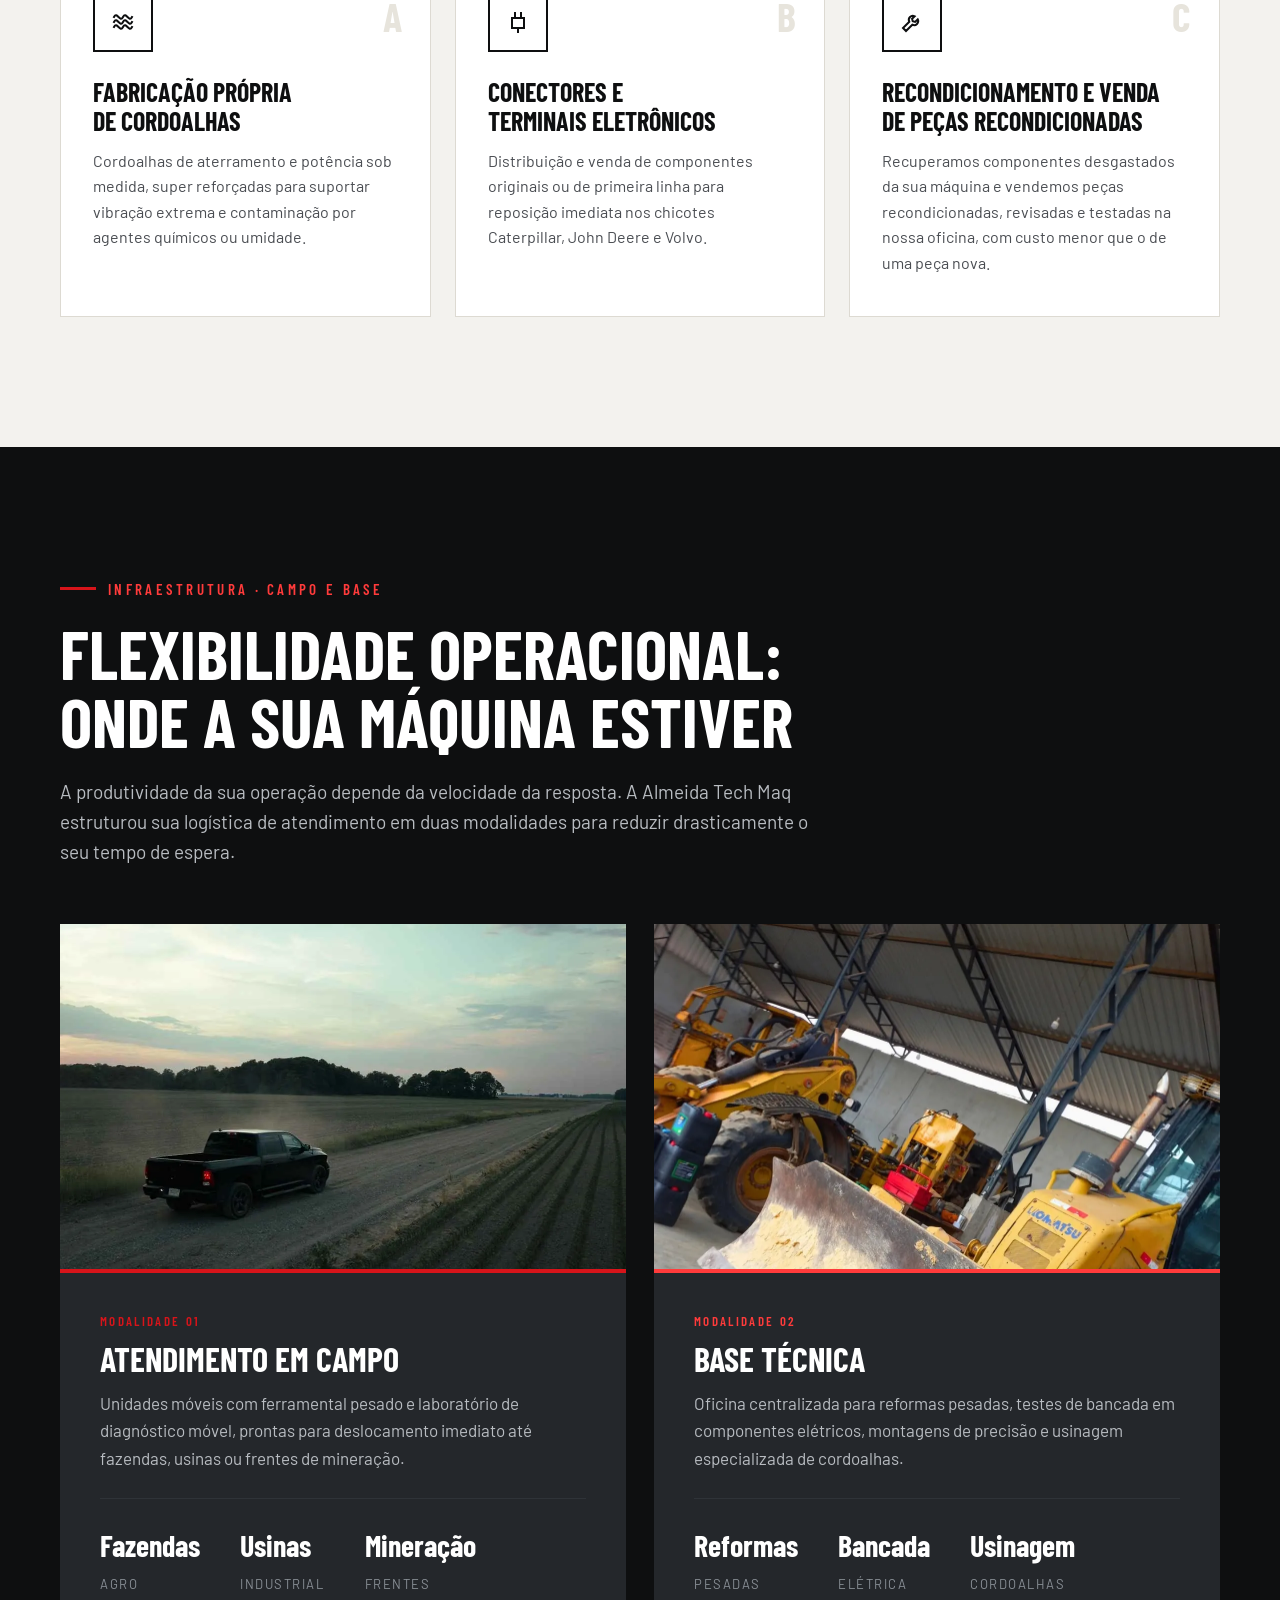
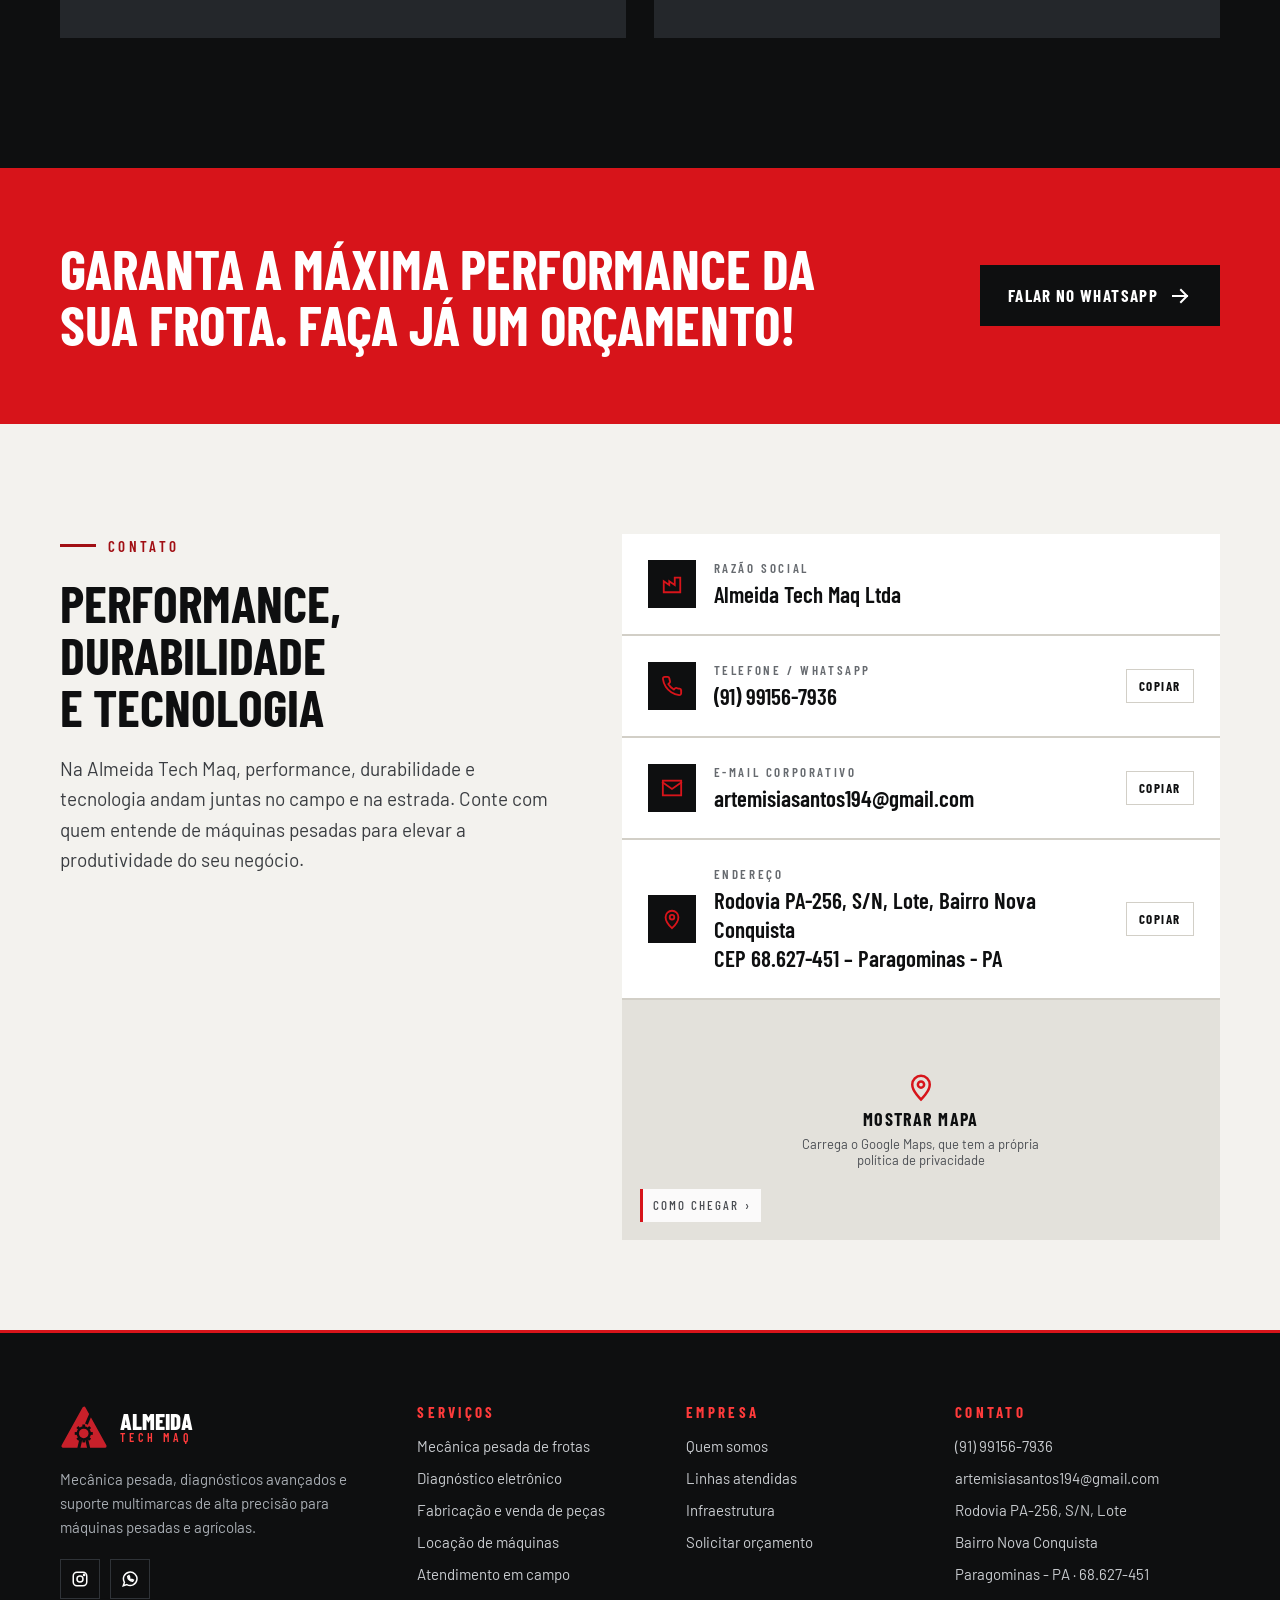
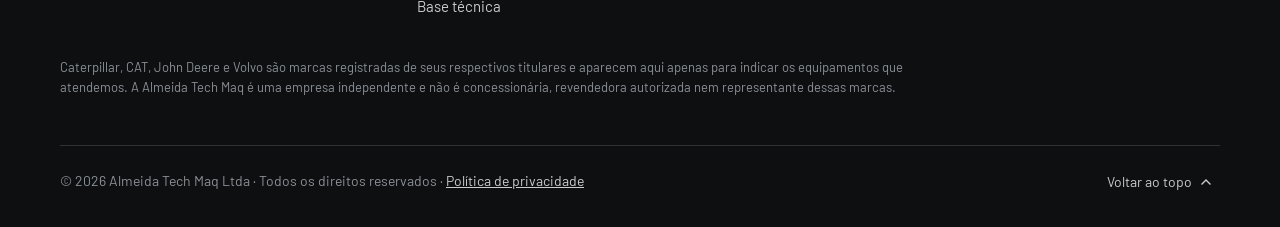
==== commit d9b49e17: "Fotos que acompanham a tela, rodapé em duas colunas no celular e nova foto de diagnóstico em máquina" ====
--- a/index.html
+++ b/index.html
@@ -239,7 +239,7 @@
           <svg viewBox="0 0 500 70" preserveAspectRatio="none"><path d="M0 35 L20 35 L28 10 L36 60 L44 35 L80 35 L88 12 L96 58 L104 35 L140 35 L148 10 L156 60 L164 35 L200 35 L208 30 L216 40 L224 35 L260 35 L268 10 L276 60 L284 35 L320 35 L328 12 L336 58 L344 35 L380 35 L388 10 L396 60 L404 35 L440 35 L448 12 L456 58 L464 35 L500 35 L520 35 L528 10 L536 60 L544 35 L580 35 L588 12 L596 58 L604 35 L620 35" fill="none" stroke="#FF3B3B" stroke-width="2"/></svg></div>
         <div class="log" id="log" aria-live="polite"></div>
       </div>
-      <div class="shot"><img src="img/tecnico-com-scanner-de-diagnostico.webp" alt="Técnico com scanner conectado" width="1120" height="300" loading="lazy" decoding="async"></div>
+      <div class="shot"><img src="img/tecnico-testando-escavadeira-na-oficina.webp" srcset="img/tecnico-testando-escavadeira-na-oficina-720.webp 720w, img/tecnico-testando-escavadeira-na-oficina.webp 1400w" sizes="(max-width:1060px) 100vw, 560px" alt="Técnico testando os comandos de uma escavadeira na oficina" width="1400" height="700" loading="lazy" decoding="async"></div>
     </div>
   </div>
 </div></section>
--- a/styles.css
+++ b/styles.css
@@ -203,7 +203,7 @@
 @keyframes wv{to{transform:translateX(-120px)}}
 .log{padding:14px 18px;line-height:1.9;min-height:132px}
 .log .w{color:var(--cat)}
-.s2 .shot{margin-top:22px;height:150px;overflow:hidden}
+.s2 .shot{margin-top:22px;aspect-ratio:2/1;overflow:hidden;border:1px solid #3A1C1C}
 .s2 .shot img{width:100%;height:100%;object-fit:cover}
 .s3{background:var(--paper);color:var(--black)}
 .s3 .num{-webkit-text-stroke-color:rgba(0,0,0,.12)}
@@ -523,7 +523,6 @@
 @media (max-width:720px){
   .col .ph{height:auto;aspect-ratio:16/10}
   .media--compact{height:auto}
-  .s2 .shot{height:auto;aspect-ratio:16/9}
   .photos{grid-template-rows:180px 150px;gap:10px}
   .dirs{margin-top:56px}
   .pillar{padding:16px 0;font-size:16px}
@@ -634,3 +633,31 @@
 .politica p,.politica li{color:var(--body-light);font-size:17px;margin-bottom:12px}
 .politica ul{padding-left:22px;margin:0 0 12px}
 .politica a{color:var(--red-dark)}
+
+/* ---------- fotos que acompanham a largura da tela ---------- */
+.media{height:clamp(240px,24vw,380px)}
+.media--compact{height:clamp(220px,21vw,320px)}
+.photos{grid-template-rows:clamp(200px,20vw,300px) clamp(160px,15vw,230px)}
+.col .ph{height:clamp(260px,27vw,400px)}
+/* ponto de interesse de cada foto, para o corte não esconder o assunto */
+img[src$="tecnico-com-notebook.webp"]{object-position:50% 62%}
+img[src$="oficina.webp"]{object-position:62% 50%}
+img[src$="escavadeira-amarela-em-terreno-de-pedra.webp"]{object-position:60% 50%}
+img[src$="pa-carregadeira-no-patio.webp"]{object-position:40% 62%}
+img[src$="escavadeira-em-operacao.webp"]{object-position:50% 72%}
+img[src$="equipe-tecnica-em-manutencao.webp"]{object-position:40% 55%}
+@media (max-width:720px){
+  .media,.media--compact{height:auto}
+  .media figure{height:auto;aspect-ratio:1/1}
+  .media figure:first-child{aspect-ratio:16/9}
+  .photos{grid-template-rows:auto auto}
+  .photos figure{aspect-ratio:4/3}
+  .photos figure:first-child{aspect-ratio:auto}
+  .col .ph{height:auto;aspect-ratio:16/10}
+  .loc-cats a:last-child{aspect-ratio:2/1}
+
+  /* rodapé em duas colunas: marca em cima, Serviços e Empresa lado a lado, Contato embaixo */
+  .f-cols{grid-template-columns:1fr 1fr;gap:32px 20px}
+  .f-cols>div:first-child,.f-cols>div:last-child{grid-column:1/-1}
+  .f-cols ul{font-size:14px;gap:10px}
+}
